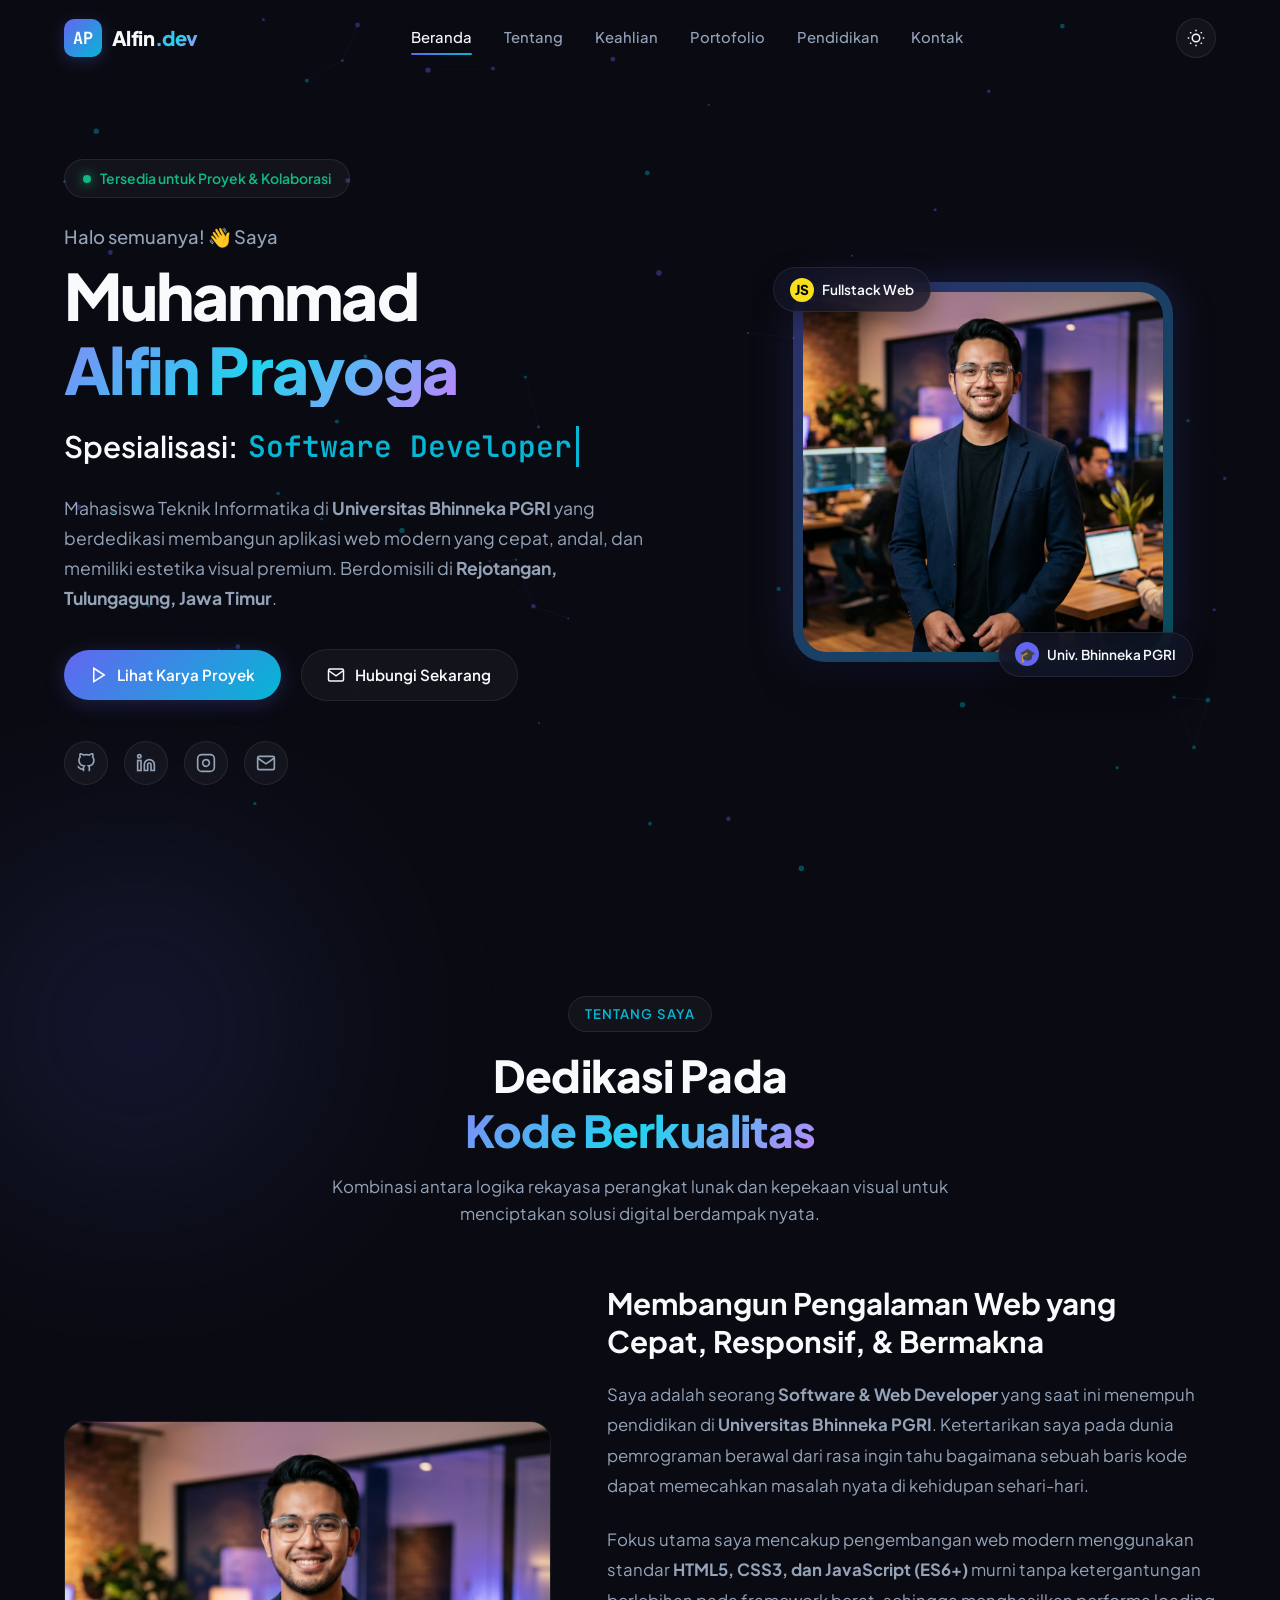
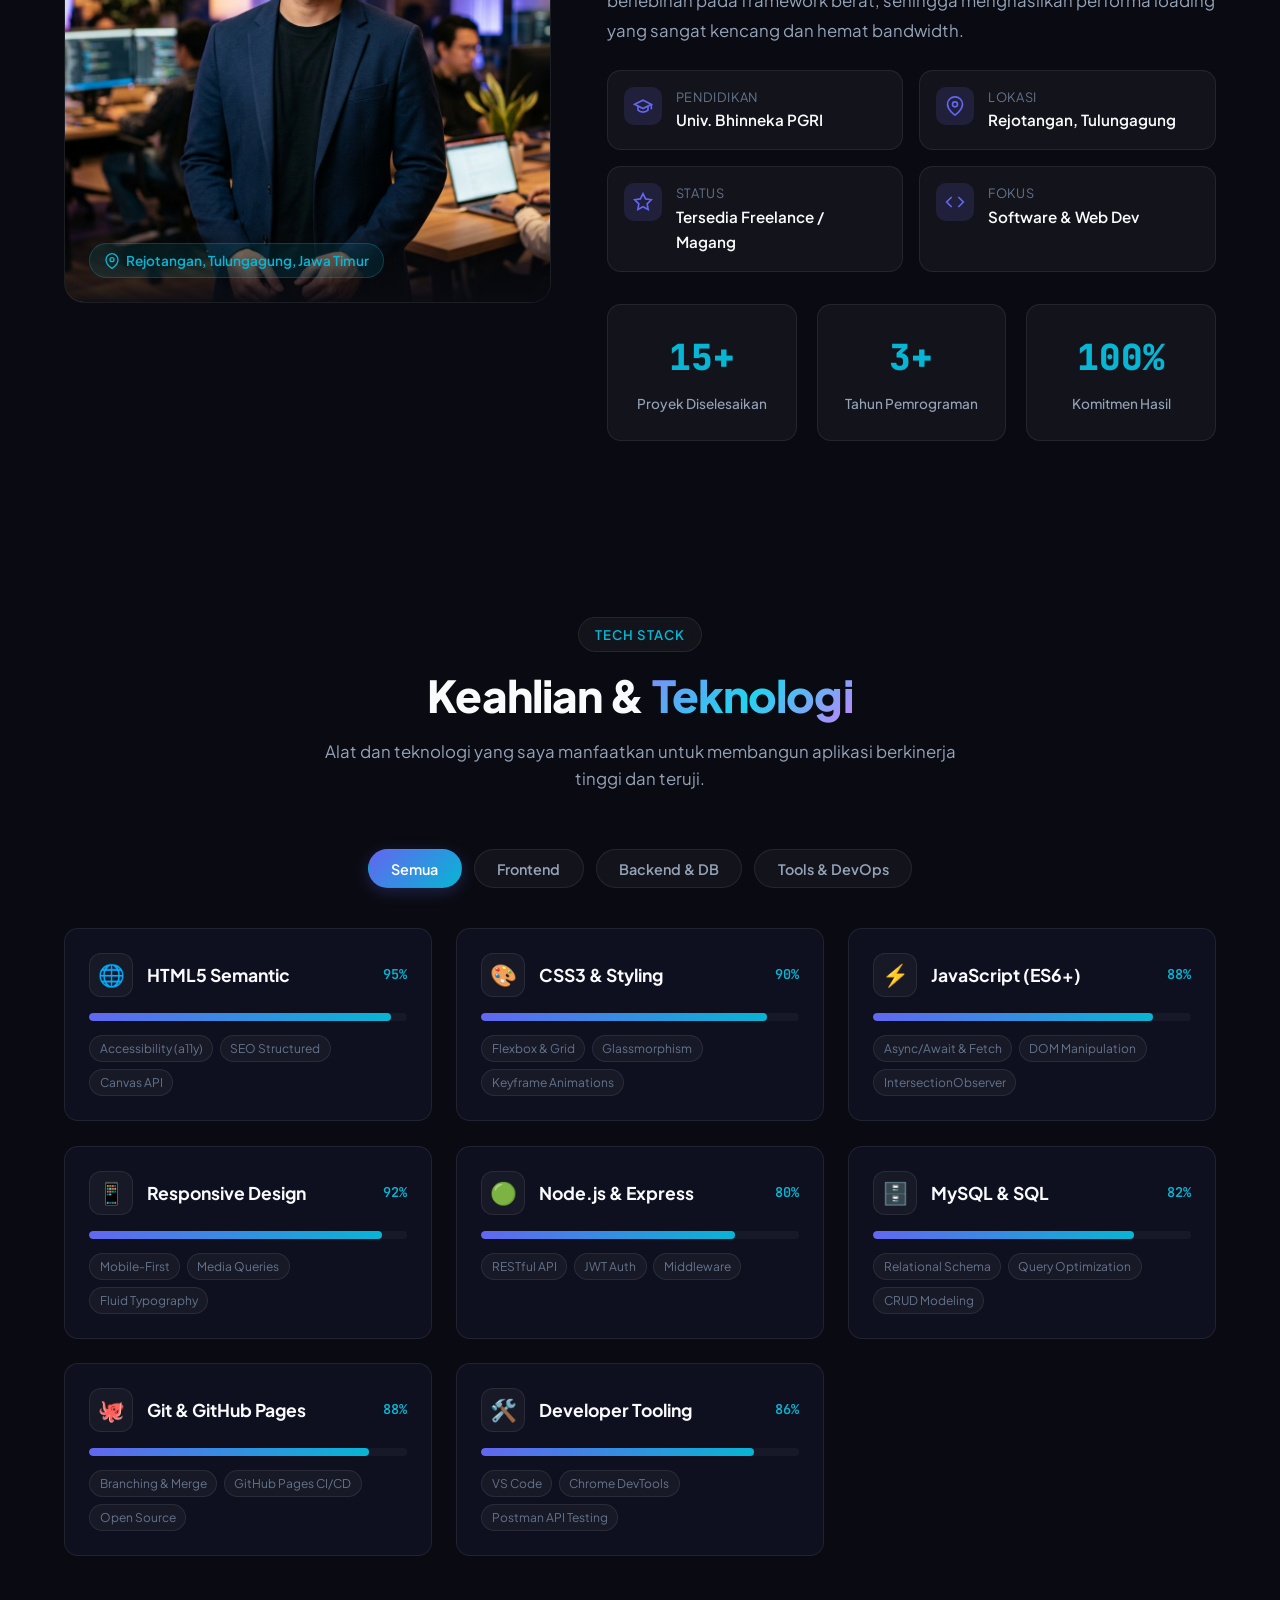
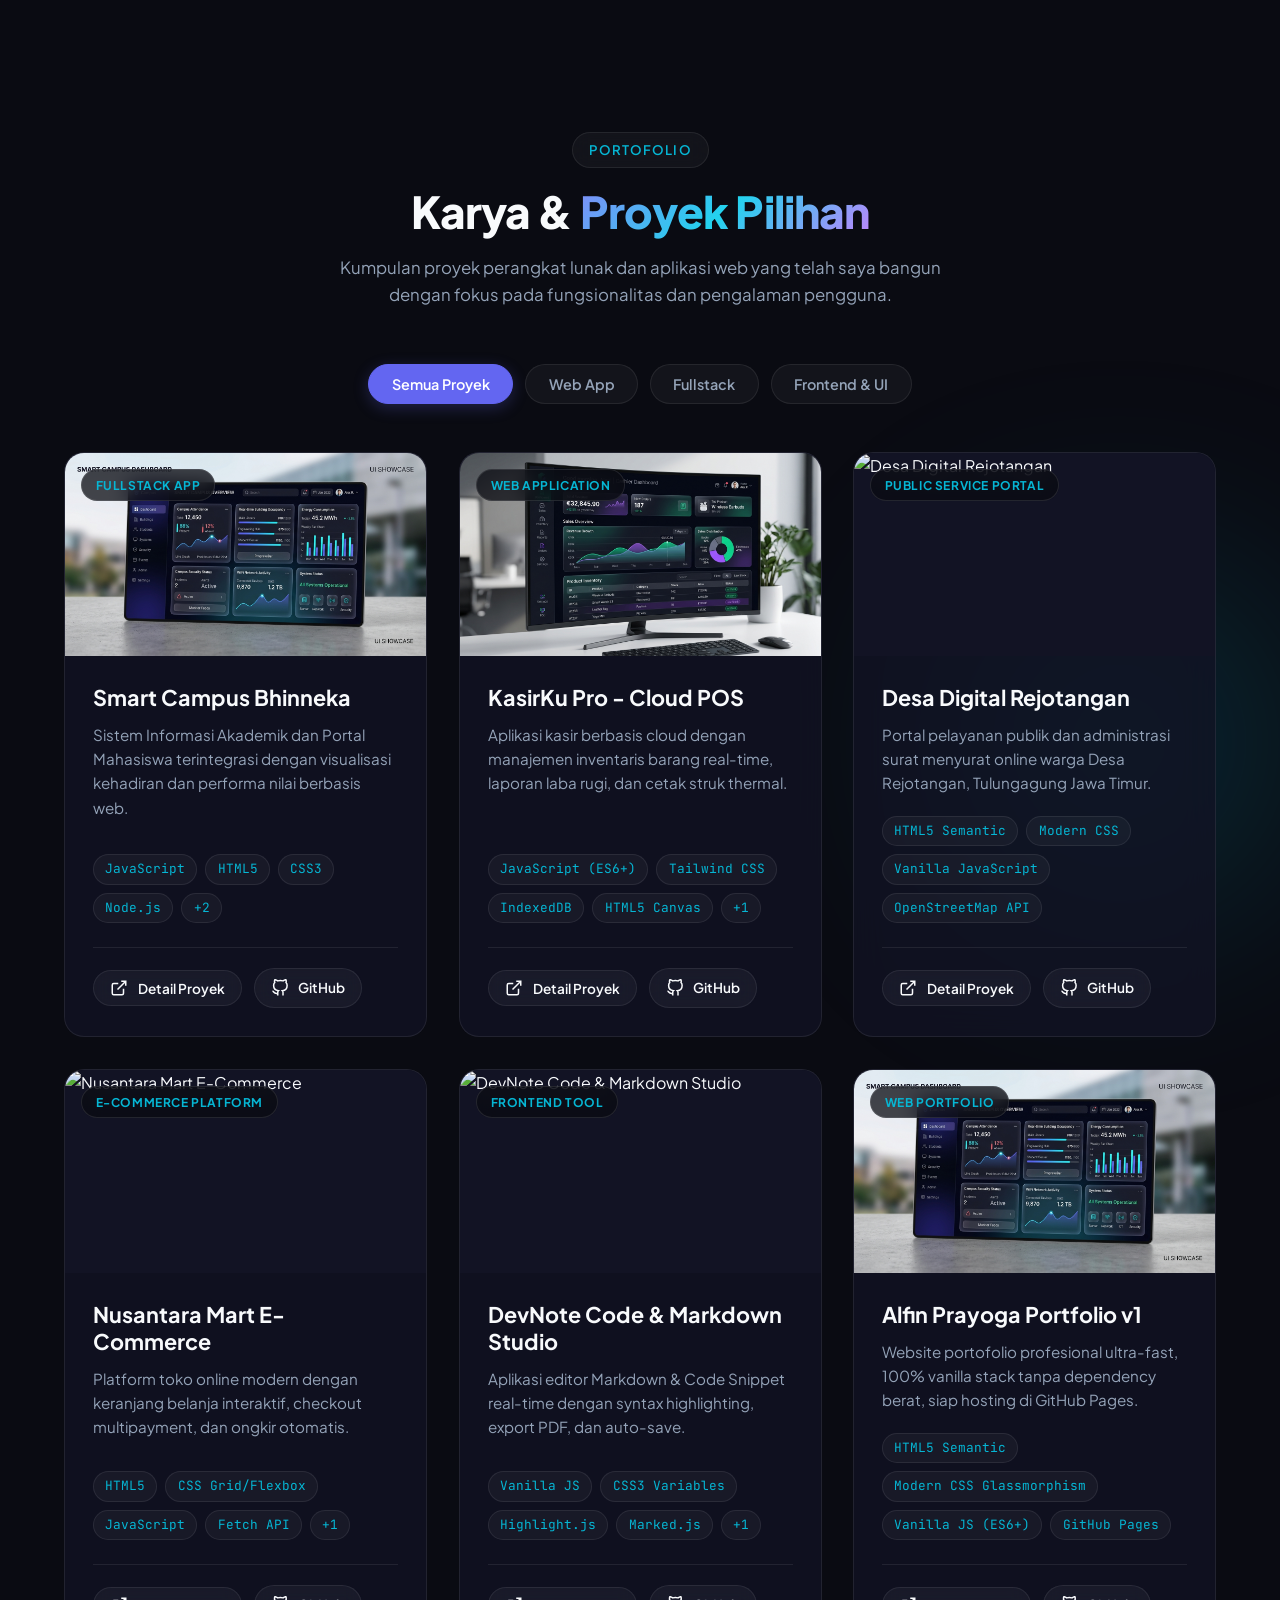
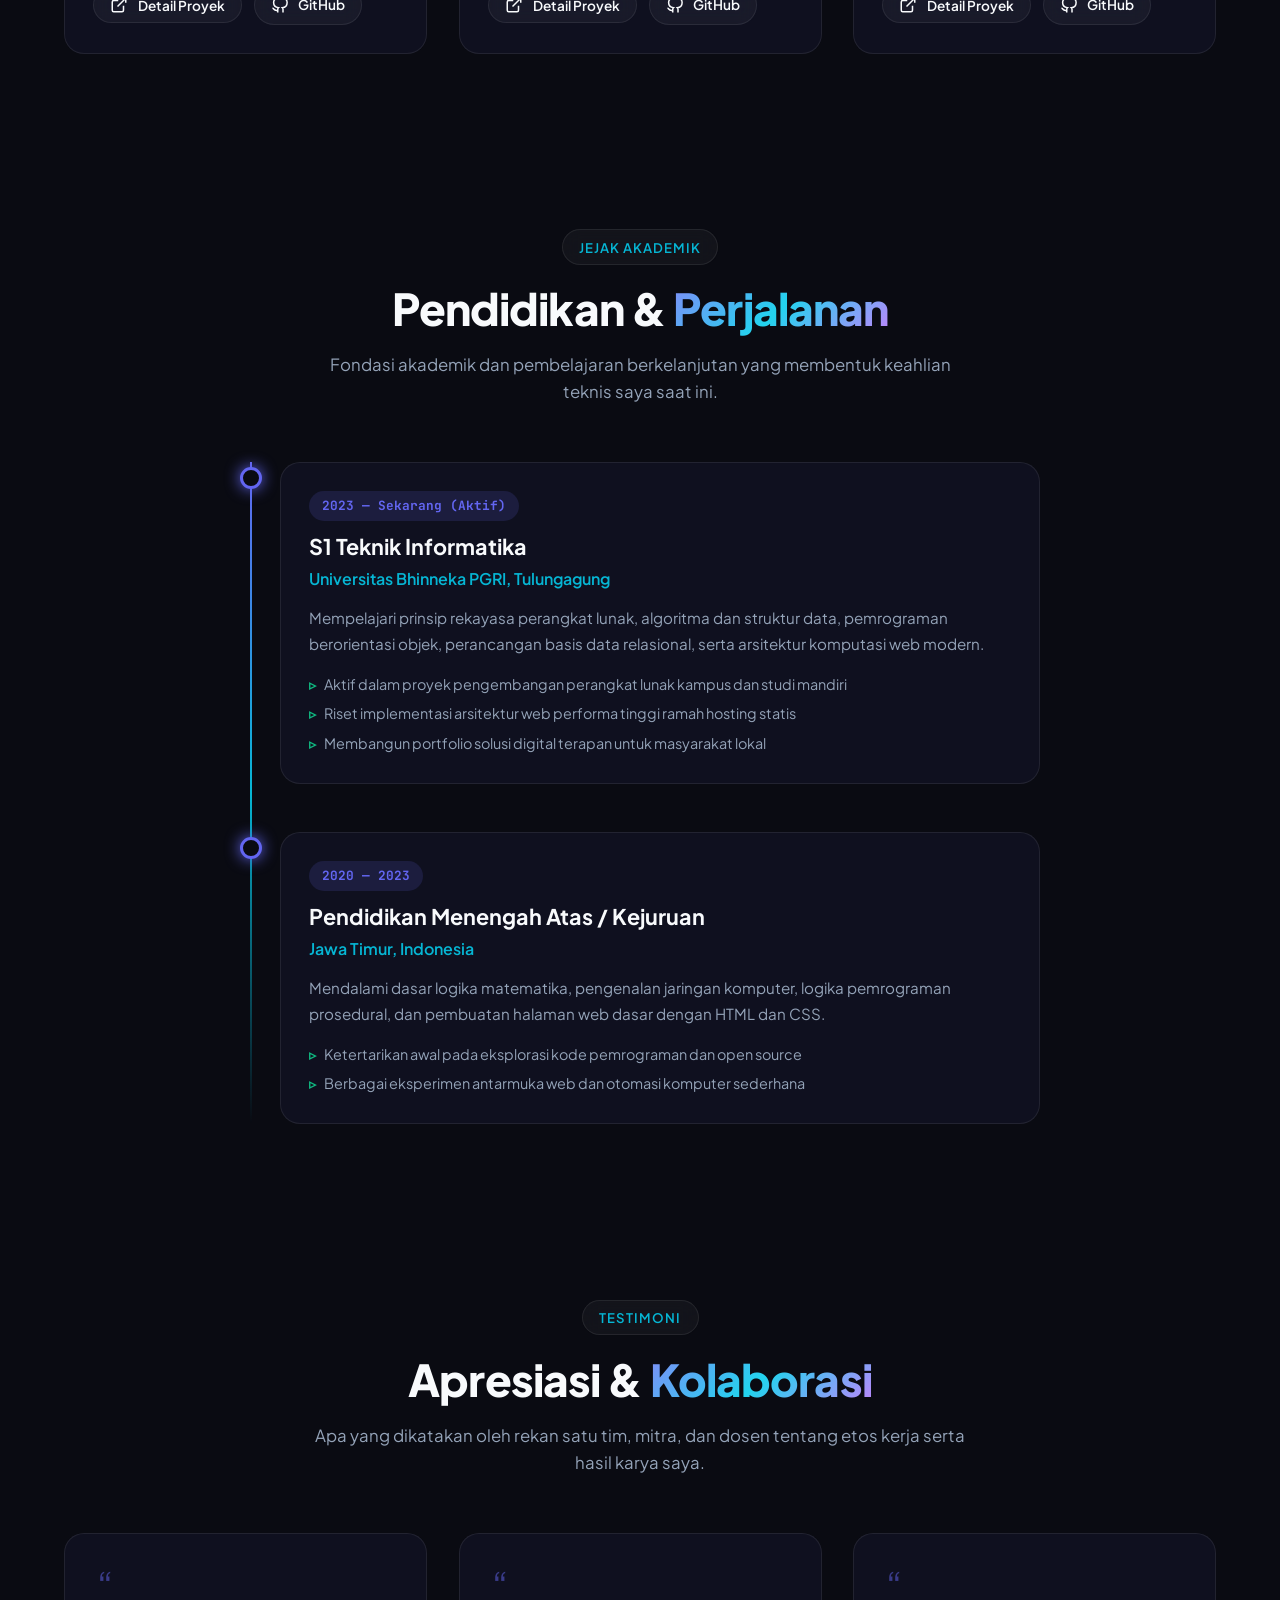
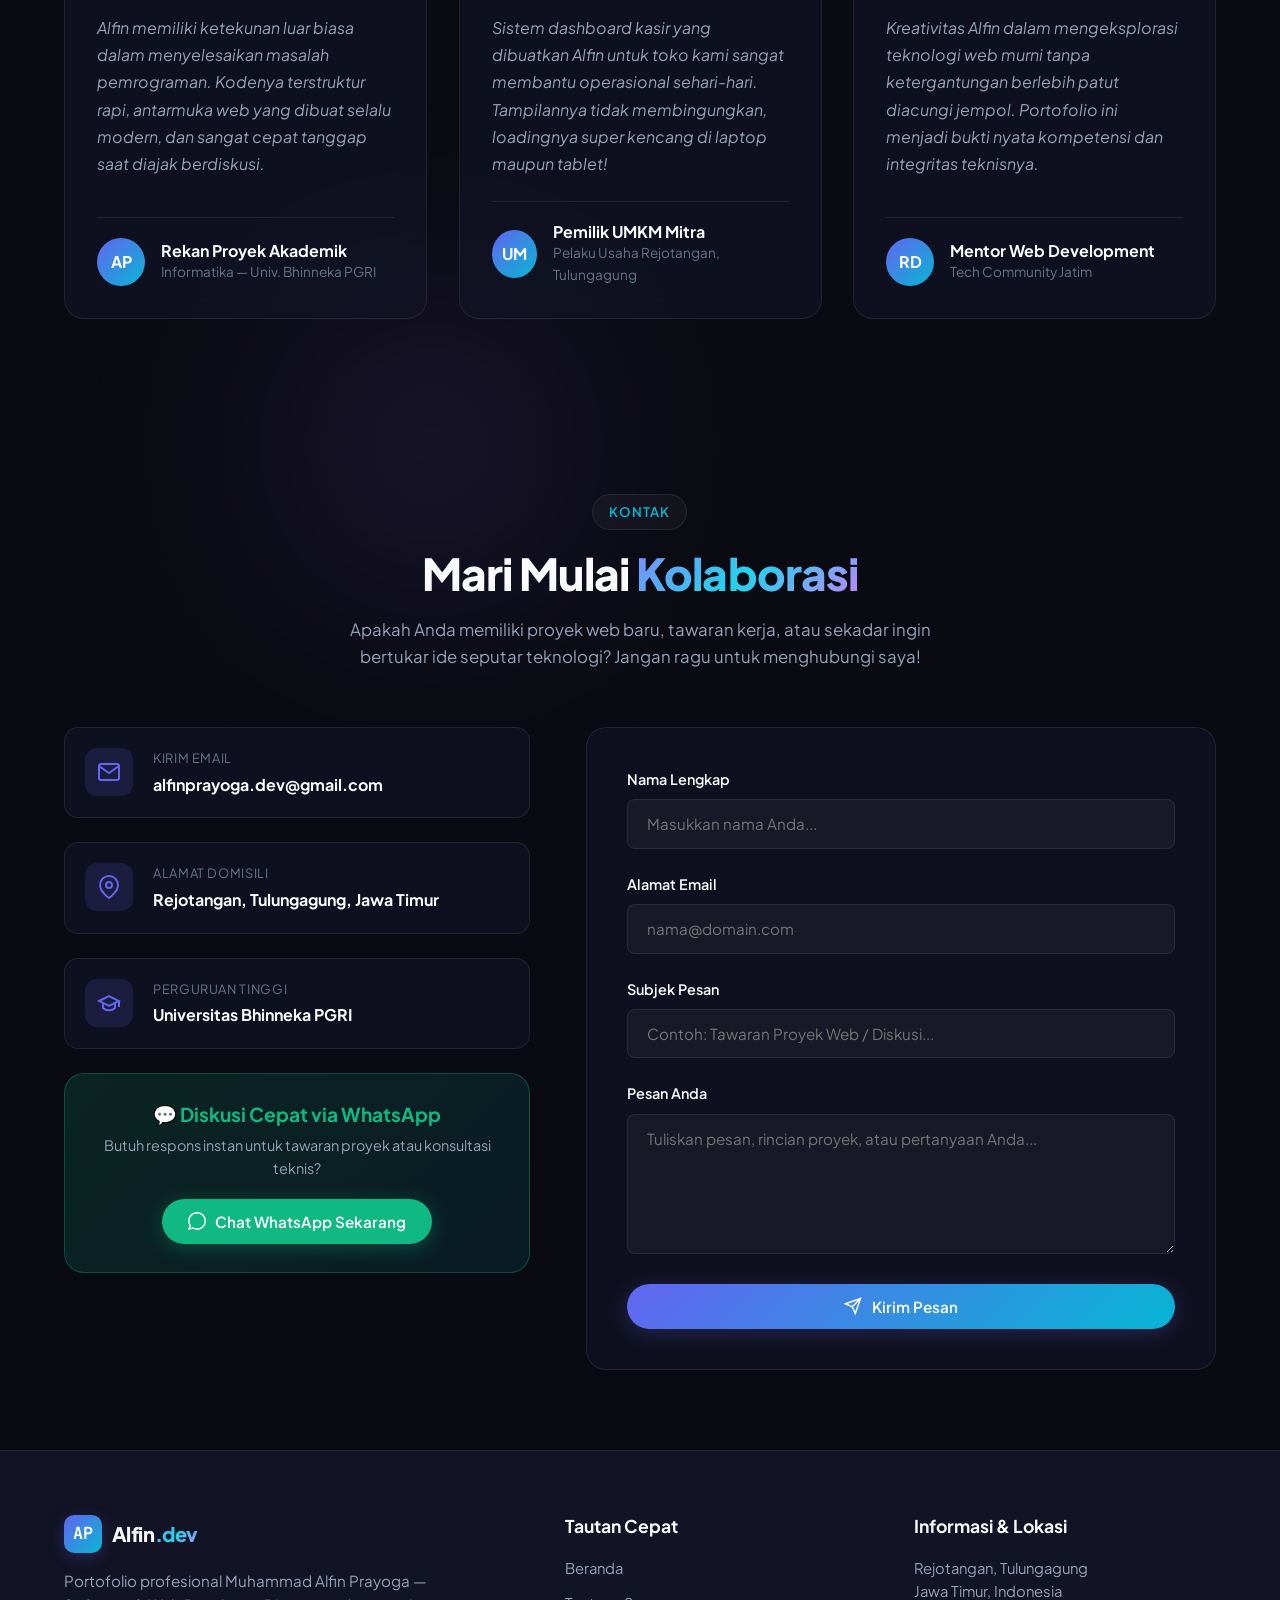
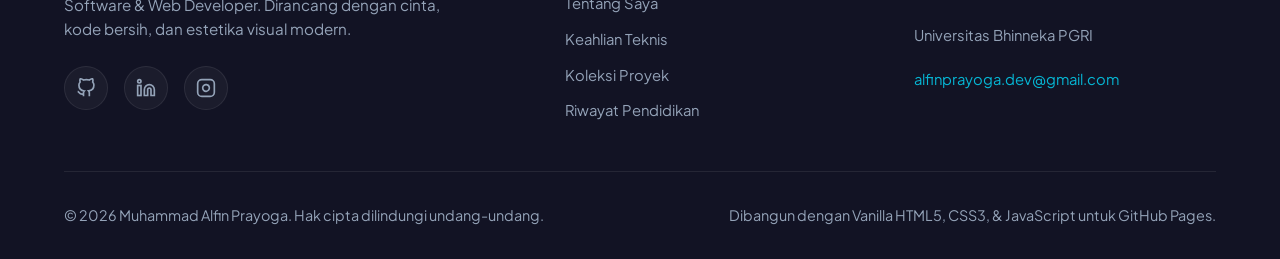
==== index.html @ 45467c74 "feat: initial release of Muhammad Alfin Prayoga professional portfolio website" ====
<!DOCTYPE html>
<html lang="id" data-theme="dark">
<head>
  <meta charset="UTF-8">
  <meta name="viewport" content="width=device-width, initial-scale=1.0">
  <title>Muhammad Alfin Prayoga | Software & Web Developer</title>
  
  <!-- SEO Meta Tags -->
  <meta name="description" content="Portofolio resmi Muhammad Alfin Prayoga - Software dan Web Developer dari Rejotangan, Tulungagung, Jawa Timur. Mahasiswa Universitas Bhinneka PGRI.">
  <meta name="keywords" content="Muhammad Alfin Prayoga, Software Developer, Web Developer, Universitas Bhinneka PGRI, Tulungagung, Rejotangan, Frontend Developer, Fullstack Developer">
  <meta name="author" content="Muhammad Alfin Prayoga">
  <meta name="robots" content="index, follow">

  <!-- Open Graph / Facebook / LinkedIn -->
  <meta property="og:type" content="website">
  <meta property="og:url" content="https://alfinprayoga.github.io/portofolio/">
  <meta property="og:title" content="Muhammad Alfin Prayoga | Software & Web Developer">
  <meta property="og:description" content="Portofolio profesional Muhammad Alfin Prayoga - Mahasiswa Universitas Bhinneka PGRI berfokus pada software development dan web modern.">
  <meta property="og:image" content="assets/images/profile.jpg">

  <!-- Twitter Meta -->
  <meta name="twitter:card" content="summary_large_image">
  <meta name="twitter:title" content="Muhammad Alfin Prayoga | Software & Web Developer">
  <meta name="twitter:description" content="Portofolio profesional Muhammad Alfin Prayoga - Software & Web Developer dari Rejotangan, Tulungagung.">
  <meta name="twitter:image" content="assets/images/profile.jpg">

  <!-- Google Fonts -->
  <link rel="preconnect" href="https://fonts.googleapis.com">
  <link rel="preconnect" href="https://fonts.gstatic.com" crossorigin>
  <link href="https://fonts.googleapis.com/css2?family=JetBrains+Mono:wght@400;500;600;700&family=Plus+Jakarta+Sans:wght@300;400;500;600;700;800&display=swap" rel="stylesheet">

  <!-- Stylesheets -->
  <link rel="stylesheet" href="css/style.css">
  <link rel="stylesheet" href="css/animations.css">
  <link rel="stylesheet" href="css/responsive.css">

  <!-- Structured Data JSON-LD -->
  <script type="application/ld+json">
  {
    "@context": "https://schema.org",
    "@type": "Person",
    "name": "Muhammad Alfin Prayoga",
    "jobTitle": "Software and Web Developer",
    "alumniOf": "Universitas Bhinneka PGRI",
    "address": {
      "@type": "PostalAddress",
      "addressLocality": "Rejotangan",
      "addressRegion": "Tulungagung, Jawa Timur",
      "addressCountry": "Indonesia"
    },
    "url": "https://alfinprayoga.github.io/portofolio/"
  }
  </script>
</head>
<body>

  <!-- Particle Canvas Background -->
  <canvas id="particles-canvas"></canvas>

  <!-- Ambient Glowing Orbs -->
  <div class="ambient-glow glow-1"></div>
  <div class="ambient-glow glow-2"></div>
  <div class="ambient-glow glow-3"></div>

  <!-- Navigation Bar -->
  <header class="navbar" id="navbar">
    <div class="container nav-container">
      <a href="#home" class="nav-logo" aria-label="Beranda Alfin Prayoga">
        <span class="logo-badge">AP</span>
        <span>Alfin<span class="gradient-text">.dev</span></span>
      </a>

      <!-- Desktop & Mobile Menu -->
      <nav class="nav-menu" id="nav-menu">
        <a href="#home" class="nav-link active">Beranda</a>
        <a href="#about" class="nav-link">Tentang</a>
        <a href="#skills" class="nav-link">Keahlian</a>
        <a href="#projects" class="nav-link">Portofolio</a>
        <a href="#education" class="nav-link">Pendidikan</a>
        <a href="#contact" class="nav-link">Kontak</a>
      </nav>

      <!-- Action Buttons -->
      <div class="nav-actions">
        <button class="theme-toggle-btn" id="theme-toggle" aria-label="Ganti Tema Gelap / Terang">
          <!-- Sun Icon for Light Mode -->
          <svg class="icon-sun" viewBox="0 0 24 24" fill="none" stroke="currentColor" stroke-width="2"><circle cx="12" cy="12" r="5"/><line x1="12" y1="1" x2="12" y2="3"/><line x1="12" y1="21" x2="12" y2="23"/><line x1="4.22" y1="4.22" x2="5.64" y2="5.64"/><line x1="18.36" y1="18.36" x2="19.78" y2="19.78"/><line x1="1" y1="12" x2="3" y2="12"/><line x1="21" y1="12" x2="23" y2="12"/><line x1="4.22" y1="19.78" x2="5.64" y2="18.36"/><line x1="18.36" y1="5.64" x2="19.78" y2="4.22"/></svg>
          <!-- Moon Icon for Dark Mode -->
          <svg class="icon-moon" viewBox="0 0 24 24" fill="none" stroke="currentColor" stroke-width="2"><path d="M21 12.79A9 9 0 1 1 11.21 3 7 7 0 0 0 21 12.79z"/></svg>
        </button>

        <a href="#contact" class="btn btn-primary btn-sm" style="display: none;">Hubungi</a>

        <!-- Hamburger Icon for Mobile -->
        <button class="hamburger" id="hamburger" aria-label="Buka Menu Navigasi">
          <span></span>
          <span></span>
          <span></span>
        </button>
      </div>
    </div>
  </header>

  <!-- Mobile Menu Backdrop -->
  <div class="nav-backdrop" id="nav-backdrop"></div>

  <!-- MAIN CONTENT -->
  <main>

    <!-- ===================================================================
         HERO SECTION
         =================================================================== -->
    <section class="hero-section" id="home">
      <div class="container hero-grid">
        <!-- Hero Text & CTA -->
        <div class="hero-content">
          <div class="hero-badge">
            <span class="status-dot"></span>
            <span>Tersedia untuk Proyek & Kolaborasi</span>
          </div>

          <p class="hero-greeting">Halo semuanya! 👋 Saya</p>
          <h1 class="hero-name">
            Muhammad <span class="gradient-text">Alfin Prayoga</span>
          </h1>

          <div class="hero-typing-wrap">
            <span>Spesialisasi: &nbsp;</span>
            <span class="typing-text" id="typing-text">Software Developer</span>
            <span class="typing-cursor"></span>
          </div>

          <p class="hero-description">
            Mahasiswa Teknik Informatika di <strong>Universitas Bhinneka PGRI</strong> yang berdedikasi membangun aplikasi web modern yang cepat, andal, dan memiliki estetika visual premium. Berdomisili di <strong>Rejotangan, Tulungagung, Jawa Timur</strong>.
          </p>

          <div class="hero-cta">
            <a href="#projects" class="btn btn-primary">
              <svg viewBox="0 0 24 24" fill="none" stroke="currentColor" stroke-width="2"><polygon points="5 3 19 12 5 21 5 3"/></svg>
              Lihat Karya Proyek
            </a>
            <a href="#contact" class="btn btn-secondary">
              <svg viewBox="0 0 24 24" fill="none" stroke="currentColor" stroke-width="2"><path d="M4 4h16c1.1 0 2 .9 2 2v12c0 1.1-.9 2-2 2H4c-1.1 0-2-.9-2-2V6c0-1.1.9-2 2-2z"/><polyline points="22,6 12,13 2,6"/></svg>
              Hubungi Sekarang
            </a>
          </div>

          <!-- Social Media Icons -->
          <div class="hero-socials">
            <a href="https://github.com/alfinprayoga" target="_blank" rel="noopener noreferrer" class="social-link" aria-label="GitHub Profile">
              <svg viewBox="0 0 24 24" fill="none" stroke="currentColor" stroke-width="2"><path d="M9 19c-5 1.5-5-2.5-7-3m14 6v-3.87a3.37 3.37 0 00-.94-2.61c3.14-.35 6.44-1.54 6.44-7A5.44 5.44 0 0020 4.77 5.07 5.07 0 0019.91 1S18.73.65 16 2.48a13.38 13.38 0 00-7 0C6.27.65 5.09 1 5.09 1A5.07 5.07 0 005 4.77a5.44 5.44 0 00-1.5 3.78c0 5.42 3.3 6.61 6.44 7A3.37 3.37 0 009 18.13V22"/></svg>
            </a>
            <a href="https://linkedin.com/in/alfinprayoga" target="_blank" rel="noopener noreferrer" class="social-link" aria-label="LinkedIn Profile">
              <svg viewBox="0 0 24 24" fill="none" stroke="currentColor" stroke-width="2"><path d="M16 8a6 6 0 0 1 6 6v7h-4v-7a2 2 0 0 0-2-2 2 2 0 0 0-2 2v7h-4v-7a6 6 0 0 1 6-6z"/><rect x="2" y="9" width="4" height="12"/><circle cx="4" cy="4" r="2"/></svg>
            </a>
            <a href="https://instagram.com/alfinprayoga" target="_blank" rel="noopener noreferrer" class="social-link" aria-label="Instagram Profile">
              <svg viewBox="0 0 24 24" fill="none" stroke="currentColor" stroke-width="2"><rect x="2" y="2" width="20" height="20" rx="5" ry="5"/><path d="M16 11.37A4 4 0 1 1 12.63 8 4 4 0 0 1 16 11.37z"/><line x1="17.5" y1="6.5" x2="17.51" y2="6.5"/></svg>
            </a>
            <a href="mailto:alfinprayoga.dev@gmail.com" class="social-link" aria-label="Email Alfin">
              <svg viewBox="0 0 24 24" fill="none" stroke="currentColor" stroke-width="2"><path d="M4 4h16c1.1 0 2 .9 2 2v12c0 1.1-.9 2-2 2H4c-1.1 0-2-.9-2-2V6c0-1.1.9-2 2-2z"/><polyline points="22,6 12,13 2,6"/></svg>
            </a>
          </div>
        </div>

        <!-- Hero Avatar Showcase -->
        <div class="hero-visual">
          <div class="avatar-frame">
            <div class="avatar-inner">
              <img src="assets/images/profile.jpg" alt="Muhammad Alfin Prayoga - Software and Web Developer" width="400" height="400">
            </div>

            <!-- Floating Badges -->
            <div class="floating-badge badge-top">
              <span class="badge-icon icon-js">JS</span>
              <span>Fullstack Web</span>
            </div>

            <div class="floating-badge badge-bottom">
              <span class="badge-icon icon-edu">🎓</span>
              <span>Univ. Bhinneka PGRI</span>
            </div>
          </div>
        </div>
      </div>
    </section>

    <!-- ===================================================================
         ABOUT ME SECTION
         =================================================================== -->
    <section id="about">
      <div class="container">
        <div class="section-header">
          <span class="section-badge">Tentang Saya</span>
          <h2 class="section-title">Dedikasi Pada <span class="gradient-text">Kode Berkualitas</span></h2>
          <p class="section-subtitle">
            Kombinasi antara logika rekayasa perangkat lunak dan kepekaan visual untuk menciptakan solusi digital berdampak nyata.
          </p>
        </div>

        <div class="about-grid">
          <!-- Portrait with Location Overlay -->
          <div class="about-card-portrait reveal">
            <img src="assets/images/profile.jpg" alt="Muhammad Alfin Prayoga" loading="lazy">
            <div class="about-portrait-overlay">
              <span class="location-tag">
                <svg width="16" height="16" viewBox="0 0 24 24" fill="none" stroke="currentColor" stroke-width="2"><path d="M21 10c0 7-9 13-9 13s-9-6-9-13a9 9 0 0 1 18 0z"/><circle cx="12" cy="10" r="3"/></svg>
                Rejotangan, Tulungagung, Jawa Timur
              </span>
            </div>
          </div>

          <!-- Narrative & Information -->
          <div class="about-content reveal reveal-delay-1">
            <h3>Membangun Pengalaman Web yang Cepat, Responsif, & Bermakna</h3>
            <p class="about-text">
              Saya adalah seorang <strong>Software & Web Developer</strong> yang saat ini menempuh pendidikan di <strong>Universitas Bhinneka PGRI</strong>. Ketertarikan saya pada dunia pemrograman berawal dari rasa ingin tahu bagaimana sebuah baris kode dapat memecahkan masalah nyata di kehidupan sehari-hari.
            </p>
            <p class="about-text">
              Fokus utama saya mencakup pengembangan web modern menggunakan standar <strong>HTML5, CSS3, dan JavaScript (ES6+)</strong> murni tanpa ketergantungan berlebihan pada framework berat, sehingga menghasilkan performa loading yang sangat kencang dan hemat bandwidth.
            </p>

            <!-- Quick Information Meta Cards -->
            <div class="about-info-grid">
              <div class="info-item">
                <div class="info-icon">
                  <svg viewBox="0 0 24 24" fill="none" stroke="currentColor" stroke-width="2"><path d="M22 10v6M2 10l10-5 10 5-10 5z"/><path d="M6 12v5c3 3 9 3 12 0v-5"/></svg>
                </div>
                <div class="info-meta">
                  <span>Pendidikan</span>
                  <strong>Univ. Bhinneka PGRI</strong>
                </div>
              </div>

              <div class="info-item">
                <div class="info-icon">
                  <svg viewBox="0 0 24 24" fill="none" stroke="currentColor" stroke-width="2"><path d="M21 10c0 7-9 13-9 13s-9-6-9-13a9 9 0 0 1 18 0z"/><circle cx="12" cy="10" r="3"/></svg>
                </div>
                <div class="info-meta">
                  <span>Lokasi</span>
                  <strong>Rejotangan, Tulungagung</strong>
                </div>
              </div>

              <div class="info-item">
                <div class="info-icon">
                  <svg viewBox="0 0 24 24" fill="none" stroke="currentColor" stroke-width="2"><polygon points="12 2 15.09 8.26 22 9.27 17 14.14 18.18 21.02 12 17.77 5.82 21.02 7 14.14 2 9.27 8.91 8.26 12 2"/></svg>
                </div>
                <div class="info-meta">
                  <span>Status</span>
                  <strong>Tersedia Freelance / Magang</strong>
                </div>
              </div>

              <div class="info-item">
                <div class="info-icon">
                  <svg viewBox="0 0 24 24" fill="none" stroke="currentColor" stroke-width="2"><polyline points="16 18 22 12 16 6"/><polyline points="8 6 2 12 8 18"/></svg>
                </div>
                <div class="info-meta">
                  <span>Fokus</span>
                  <strong>Software & Web Dev</strong>
                </div>
              </div>
            </div>

            <!-- Stats Counter Grid -->
            <div class="stats-grid">
              <div class="stat-card">
                <span class="stat-number" data-target="15" data-suffix="+">0</span>
                <span class="stat-label">Proyek Diselesaikan</span>
              </div>
              <div class="stat-card">
                <span class="stat-number" data-target="3" data-suffix="+">0</span>
                <span class="stat-label">Tahun Pemrograman</span>
              </div>
              <div class="stat-card">
                <span class="stat-number" data-target="100" data-suffix="%">0</span>
                <span class="stat-label">Komitmen Hasil</span>
              </div>
            </div>

          </div>
        </div>
      </div>
    </section>

    <!-- ===================================================================
         SKILLS & TECHNOLOGIES
         =================================================================== -->
    <section id="skills">
      <div class="container">
        <div class="section-header">
          <span class="section-badge">Tech Stack</span>
          <h2 class="section-title">Keahlian & <span class="gradient-text">Teknologi</span></h2>
          <p class="section-subtitle">
            Alat dan teknologi yang saya manfaatkan untuk membangun aplikasi berkinerja tinggi dan teruji.
          </p>
        </div>

        <!-- Filter Tabs -->
        <div class="skills-tabs">
          <button class="tab-btn active" data-category="all">Semua</button>
          <button class="tab-btn" data-category="frontend">Frontend</button>
          <button class="tab-btn" data-category="backend">Backend & DB</button>
          <button class="tab-btn" data-category="tools">Tools & DevOps</button>
        </div>

        <!-- Skills Cards Grid -->
        <div class="skills-grid">
          <!-- HTML5 -->
          <div class="skill-card reveal" data-category="frontend">
            <div class="skill-header">
              <div class="skill-icon-wrap">
                <div class="skill-icon">🌐</div>
                <h3 class="skill-title">HTML5 Semantic</h3>
              </div>
              <span class="skill-level-text">95%</span>
            </div>
            <div class="skill-bar-bg">
              <div class="skill-bar-fill" data-width="95"></div>
            </div>
            <div class="skill-tags">
              <span class="skill-pill">Accessibility (a11y)</span>
              <span class="skill-pill">SEO Structured</span>
              <span class="skill-pill">Canvas API</span>
            </div>
          </div>

          <!-- CSS3 -->
          <div class="skill-card reveal reveal-delay-1" data-category="frontend">
            <div class="skill-header">
              <div class="skill-icon-wrap">
                <div class="skill-icon">🎨</div>
                <h3 class="skill-title">CSS3 & Styling</h3>
              </div>
              <span class="skill-level-text">90%</span>
            </div>
            <div class="skill-bar-bg">
              <div class="skill-bar-fill" data-width="90"></div>
            </div>
            <div class="skill-tags">
              <span class="skill-pill">Flexbox & Grid</span>
              <span class="skill-pill">Glassmorphism</span>
              <span class="skill-pill">Keyframe Animations</span>
            </div>
          </div>

          <!-- JavaScript -->
          <div class="skill-card reveal reveal-delay-2" data-category="frontend">
            <div class="skill-header">
              <div class="skill-icon-wrap">
                <div class="skill-icon">⚡</div>
                <h3 class="skill-title">JavaScript (ES6+)</h3>
              </div>
              <span class="skill-level-text">88%</span>
            </div>
            <div class="skill-bar-bg">
              <div class="skill-bar-fill" data-width="88"></div>
            </div>
            <div class="skill-tags">
              <span class="skill-pill">Async/Await & Fetch</span>
              <span class="skill-pill">DOM Manipulation</span>
              <span class="skill-pill">IntersectionObserver</span>
            </div>
          </div>

          <!-- Responsive Web Design -->
          <div class="skill-card reveal" data-category="frontend">
            <div class="skill-header">
              <div class="skill-icon-wrap">
                <div class="skill-icon">📱</div>
                <h3 class="skill-title">Responsive Design</h3>
              </div>
              <span class="skill-level-text">92%</span>
            </div>
            <div class="skill-bar-bg">
              <div class="skill-bar-fill" data-width="92"></div>
            </div>
            <div class="skill-tags">
              <span class="skill-pill">Mobile-First</span>
              <span class="skill-pill">Media Queries</span>
              <span class="skill-pill">Fluid Typography</span>
            </div>
          </div>

          <!-- Backend Node.js -->
          <div class="skill-card reveal reveal-delay-1" data-category="backend">
            <div class="skill-header">
              <div class="skill-icon-wrap">
                <div class="skill-icon">🟢</div>
                <h3 class="skill-title">Node.js & Express</h3>
              </div>
              <span class="skill-level-text">80%</span>
            </div>
            <div class="skill-bar-bg">
              <div class="skill-bar-fill" data-width="80"></div>
            </div>
            <div class="skill-tags">
              <span class="skill-pill">RESTful API</span>
              <span class="skill-pill">JWT Auth</span>
              <span class="skill-pill">Middleware</span>
            </div>
          </div>

          <!-- Database -->
          <div class="skill-card reveal reveal-delay-2" data-category="backend">
            <div class="skill-header">
              <div class="skill-icon-wrap">
                <div class="skill-icon">🗄️</div>
                <h3 class="skill-title">MySQL & SQL</h3>
              </div>
              <span class="skill-level-text">82%</span>
            </div>
            <div class="skill-bar-bg">
              <div class="skill-bar-fill" data-width="82"></div>
            </div>
            <div class="skill-tags">
              <span class="skill-pill">Relational Schema</span>
              <span class="skill-pill">Query Optimization</span>
              <span class="skill-pill">CRUD Modeling</span>
            </div>
          </div>

          <!-- Git & GitHub -->
          <div class="skill-card reveal" data-category="tools">
            <div class="skill-header">
              <div class="skill-icon-wrap">
                <div class="skill-icon">🐙</div>
                <h3 class="skill-title">Git & GitHub Pages</h3>
              </div>
              <span class="skill-level-text">88%</span>
            </div>
            <div class="skill-bar-bg">
              <div class="skill-bar-fill" data-width="88"></div>
            </div>
            <div class="skill-tags">
              <span class="skill-pill">Branching & Merge</span>
              <span class="skill-pill">GitHub Pages CI/CD</span>
              <span class="skill-pill">Open Source</span>
            </div>
          </div>

          <!-- Tools -->
          <div class="skill-card reveal reveal-delay-1" data-category="tools">
            <div class="skill-header">
              <div class="skill-icon-wrap">
                <div class="skill-icon">🛠️</div>
                <h3 class="skill-title">Developer Tooling</h3>
              </div>
              <span class="skill-level-text">86%</span>
            </div>
            <div class="skill-bar-bg">
              <div class="skill-bar-fill" data-width="86"></div>
            </div>
            <div class="skill-tags">
              <span class="skill-pill">VS Code</span>
              <span class="skill-pill">Chrome DevTools</span>
              <span class="skill-pill">Postman API Testing</span>
            </div>
          </div>
        </div>
      </div>
    </section>

    <!-- ===================================================================
         PROJECTS PORTFOLIO
         =================================================================== -->
    <section id="projects">
      <div class="container">
        <div class="section-header">
          <span class="section-badge">Portofolio</span>
          <h2 class="section-title">Karya & <span class="gradient-text">Proyek Pilihan</span></h2>
          <p class="section-subtitle">
            Kumpulan proyek perangkat lunak dan aplikasi web yang telah saya bangun dengan fokus pada fungsionalitas dan pengalaman pengguna.
          </p>
        </div>

        <!-- Category Filters -->
        <div class="projects-filter">
          <button class="filter-btn active" data-filter="all">Semua Proyek</button>
          <button class="filter-btn" data-filter="webapp">Web App</button>
          <button class="filter-btn" data-filter="fullstack">Fullstack</button>
          <button class="filter-btn" data-filter="frontend">Frontend & UI</button>
        </div>

        <!-- Projects Grid Container (Populated dynamically by js/projects.js) -->
        <div class="projects-grid" id="projects-grid">
          <!-- Dynamic rendering via JavaScript -->
        </div>
      </div>
    </section>

    <!-- ===================================================================
         EDUCATION & TIMELINE
         =================================================================== -->
    <section id="education">
      <div class="container">
        <div class="section-header">
          <span class="section-badge">Jejak Akademik</span>
          <h2 class="section-title">Pendidikan & <span class="gradient-text">Perjalanan</span></h2>
          <p class="section-subtitle">
            Fondasi akademik dan pembelajaran berkelanjutan yang membentuk keahlian teknis saya saat ini.
          </p>
        </div>

        <div class="timeline">
          <!-- Universitas Bhinneka PGRI -->
          <div class="timeline-item reveal">
            <div class="timeline-dot"></div>
            <div class="timeline-card">
              <span class="timeline-badge">2023 — Sekarang (Aktif)</span>
              <h3 class="timeline-title">S1 Teknik Informatika</h3>
              <p class="timeline-subtitle">Universitas Bhinneka PGRI, Tulungagung</p>
              <p class="timeline-desc">
                Mempelajari prinsip rekayasa perangkat lunak, algoritma dan struktur data, pemrograman berorientasi objek, perancangan basis data relasional, serta arsitektur komputasi web modern.
              </p>
              <ul class="timeline-features">
                <li>Aktif dalam proyek pengembangan perangkat lunak kampus dan studi mandiri</li>
                <li>Riset implementasi arsitektur web performa tinggi ramah hosting statis</li>
                <li>Membangun portfolio solusi digital terapan untuk masyarakat lokal</li>
              </ul>
            </div>
          </div>

          <!-- Pendidikan Menengah -->
          <div class="timeline-item reveal reveal-delay-1">
            <div class="timeline-dot"></div>
            <div class="timeline-card">
              <span class="timeline-badge">2020 — 2023</span>
              <h3 class="timeline-title">Pendidikan Menengah Atas / Kejuruan</h3>
              <p class="timeline-subtitle">Jawa Timur, Indonesia</p>
              <p class="timeline-desc">
                Mendalami dasar logika matematika, pengenalan jaringan komputer, logika pemrograman prosedural, dan pembuatan halaman web dasar dengan HTML dan CSS.
              </p>
              <ul class="timeline-features">
                <li>Ketertarikan awal pada eksplorasi kode pemrograman dan open source</li>
                <li>Berbagai eksperimen antarmuka web dan otomasi komputer sederhana</li>
              </ul>
            </div>
          </div>
        </div>
      </div>
    </section>

    <!-- ===================================================================
         TESTIMONIALS / ENDORSEMENTS
         =================================================================== -->
    <section id="testimonials">
      <div class="container">
        <div class="section-header">
          <span class="section-badge">Testimoni</span>
          <h2 class="section-title">Apresiasi & <span class="gradient-text">Kolaborasi</span></h2>
          <p class="section-subtitle">
            Apa yang dikatakan oleh rekan satu tim, mitra, dan dosen tentang etos kerja serta hasil karya saya.
          </p>
        </div>

        <div class="testimonials-grid">
          <div class="testimonial-card reveal">
            <div>
              <div class="quote-icon">“</div>
              <p class="testimonial-quote">
                Alfin memiliki ketekunan luar biasa dalam menyelesaikan masalah pemrograman. Kodenya terstruktur rapi, antarmuka web yang dibuat selalu modern, dan sangat cepat tanggap saat diajak berdiskusi.
              </p>
            </div>
            <div class="testimonial-author">
              <div class="author-avatar">AP</div>
              <div>
                <h4 class="author-name">Rekan Proyek Akademik</h4>
                <p class="author-role">Informatika — Univ. Bhinneka PGRI</p>
              </div>
            </div>
          </div>

          <div class="testimonial-card reveal reveal-delay-1">
            <div>
              <div class="quote-icon">“</div>
              <p class="testimonial-quote">
                Sistem dashboard kasir yang dibuatkan Alfin untuk toko kami sangat membantu operasional sehari-hari. Tampilannya tidak membingungkan, loadingnya super kencang di laptop maupun tablet!
              </p>
            </div>
            <div class="testimonial-author">
              <div class="author-avatar">UM</div>
              <div>
                <h4 class="author-name">Pemilik UMKM Mitra</h4>
                <p class="author-role">Pelaku Usaha Rejotangan, Tulungagung</p>
              </div>
            </div>
          </div>

          <div class="testimonial-card reveal reveal-delay-2">
            <div>
              <div class="quote-icon">“</div>
              <p class="testimonial-quote">
                Kreativitas Alfin dalam mengeksplorasi teknologi web murni tanpa ketergantungan berlebih patut diacungi jempol. Portofolio ini menjadi bukti nyata kompetensi dan integritas teknisnya.
              </p>
            </div>
            <div class="testimonial-author">
              <div class="author-avatar">RD</div>
              <div>
                <h4 class="author-name">Mentor Web Development</h4>
                <p class="author-role">Tech Community Jatim</p>
              </div>
            </div>
          </div>
        </div>
      </div>
    </section>

    <!-- ===================================================================
         CONTACT SECTION
         =================================================================== -->
    <section id="contact">
      <div class="container">
        <div class="section-header">
          <span class="section-badge">Kontak</span>
          <h2 class="section-title">Mari Mulai <span class="gradient-text">Kolaborasi</span></h2>
          <p class="section-subtitle">
            Apakah Anda memiliki proyek web baru, tawaran kerja, atau sekadar ingin bertukar ide seputar teknologi? Jangan ragu untuk menghubungi saya!
          </p>
        </div>

        <div class="contact-grid">
          <!-- Contact Direct Channels -->
          <div class="contact-info-wrap reveal">
            <!-- Email -->
            <div class="contact-card-item">
              <div class="contact-card-icon">
                <svg viewBox="0 0 24 24" fill="none" stroke="currentColor" stroke-width="2"><path d="M4 4h16c1.1 0 2 .9 2 2v12c0 1.1-.9 2-2 2H4c-1.1 0-2-.9-2-2V6c0-1.1.9-2 2-2z"/><polyline points="22,6 12,13 2,6"/></svg>
              </div>
              <div class="contact-card-content">
                <span>Kirim Email</span>
                <strong>alfinprayoga.dev@gmail.com</strong>
              </div>
            </div>

            <!-- Lokasi -->
            <div class="contact-card-item">
              <div class="contact-card-icon">
                <svg viewBox="0 0 24 24" fill="none" stroke="currentColor" stroke-width="2"><path d="M21 10c0 7-9 13-9 13s-9-6-9-13a9 9 0 0 1 18 0z"/><circle cx="12" cy="10" r="3"/></svg>
              </div>
              <div class="contact-card-content">
                <span>Alamat Domisili</span>
                <strong>Rejotangan, Tulungagung, Jawa Timur</strong>
              </div>
            </div>

            <!-- Kampus -->
            <div class="contact-card-item">
              <div class="contact-card-icon">
                <svg viewBox="0 0 24 24" fill="none" stroke="currentColor" stroke-width="2"><path d="M22 10v6M2 10l10-5 10 5-10 5z"/><path d="M6 12v5c3 3 9 3 12 0v-5"/></svg>
              </div>
              <div class="contact-card-content">
                <span>Perguruan Tinggi</span>
                <strong>Universitas Bhinneka PGRI</strong>
              </div>
            </div>

            <!-- Quick WhatsApp CTA Box -->
            <div class="wa-direct-card">
              <h4>💬 Diskusi Cepat via WhatsApp</h4>
              <p>Butuh respons instan untuk tawaran proyek atau konsultasi teknis?</p>
              <button class="btn btn-whatsapp" id="btn-wa-direct">
                <svg width="20" height="20" viewBox="0 0 24 24" fill="currentColor"><path d="M.057 24l1.687-6.163c-1.041-1.804-1.588-3.849-1.587-5.946.003-6.556 5.338-11.891 11.893-11.891 3.181.001 6.167 1.24 8.413 3.488 2.245 2.248 3.481 5.236 3.48 8.414-.003 6.557-5.338 11.892-11.893 11.892-1.99-.001-3.951-.5-5.688-1.448l-6.305 1.654zm6.597-3.807c1.676.995 3.276 1.591 5.392 1.592 5.448 0 9.886-4.434 9.889-9.885.002-5.462-4.415-9.89-9.881-9.892-5.452 0-9.887 4.434-9.889 9.884-.001 2.225.651 3.891 1.746 5.634l-.999 3.648 3.742-.981z"/></svg>
                Chat WhatsApp Sekarang
              </button>
            </div>
          </div>

          <!-- Contact Form Card -->
          <div class="contact-form-card reveal reveal-delay-1">
            <form id="contact-form" novalidate>
              <div class="form-group">
                <label for="form-name" class="form-label">Nama Lengkap</label>
                <input type="text" id="form-name" class="form-input" placeholder="Masukkan nama Anda..." required>
                <span class="form-error">Nama tidak boleh kosong.</span>
              </div>

              <div class="form-group">
                <label for="form-email" class="form-label">Alamat Email</label>
                <input type="email" id="form-email" class="form-input" placeholder="nama@domain.com" required>
                <span class="form-error">Email tidak valid.</span>
              </div>

              <div class="form-group">
                <label for="form-subject" class="form-label">Subjek Pesan</label>
                <input type="text" id="form-subject" class="form-input" placeholder="Contoh: Tawaran Proyek Web / Diskusi..." required>
                <span class="form-error">Subjek wajib diisi.</span>
              </div>

              <div class="form-group">
                <label for="form-message" class="form-label">Pesan Anda</label>
                <textarea id="form-message" class="form-textarea" placeholder="Tuliskan pesan, rincian proyek, atau pertanyaan Anda..." required></textarea>
                <span class="form-error">Pesan minimal 10 karakter.</span>
              </div>

              <button type="submit" class="btn btn-primary" style="width: 100%;">
                <svg viewBox="0 0 24 24" fill="none" stroke="currentColor" stroke-width="2"><line x1="22" y1="2" x2="11" y2="13"/><polygon points="22 2 15 22 11 13 2 9 22 2"/></svg>
                Kirim Pesan
              </button>
            </form>
          </div>
        </div>
      </div>
    </section>

  </main>

  <!-- ===================================================================
       FOOTER
       =================================================================== -->
  <footer class="footer">
    <div class="container">
      <div class="footer-top">
        <div class="footer-brand">
          <a href="#home" class="nav-logo">
            <span class="logo-badge">AP</span>
            <span>Alfin<span class="gradient-text">.dev</span></span>
          </a>
          <p>
            Portofolio profesional Muhammad Alfin Prayoga — Software & Web Developer. Dirancang dengan cinta, kode bersih, dan estetika visual modern.
          </p>
          <div class="hero-socials">
            <a href="https://github.com/alfinprayoga" target="_blank" rel="noopener noreferrer" class="social-link" aria-label="GitHub"><svg viewBox="0 0 24 24" fill="none" stroke="currentColor" stroke-width="2"><path d="M9 19c-5 1.5-5-2.5-7-3m14 6v-3.87a3.37 3.37 0 00-.94-2.61c3.14-.35 6.44-1.54 6.44-7A5.44 5.44 0 0020 4.77 5.07 5.07 0 0019.91 1S18.73.65 16 2.48a13.38 13.38 0 00-7 0C6.27.65 5.09 1 5.09 1A5.07 5.07 0 005 4.77a5.44 5.44 0 00-1.5 3.78c0 5.42 3.3 6.61 6.44 7A3.37 3.37 0 009 18.13V22"/></svg></a>
            <a href="https://linkedin.com/in/alfinprayoga" target="_blank" rel="noopener noreferrer" class="social-link" aria-label="LinkedIn"><svg viewBox="0 0 24 24" fill="none" stroke="currentColor" stroke-width="2"><path d="M16 8a6 6 0 0 1 6 6v7h-4v-7a2 2 0 0 0-2-2 2 2 0 0 0-2 2v7h-4v-7a6 6 0 0 1 6-6z"/><rect x="2" y="9" width="4" height="12"/><circle cx="4" cy="4" r="2"/></svg></a>
            <a href="https://instagram.com/alfinprayoga" target="_blank" rel="noopener noreferrer" class="social-link" aria-label="Instagram"><svg viewBox="0 0 24 24" fill="none" stroke="currentColor" stroke-width="2"><rect x="2" y="2" width="20" height="20" rx="5" ry="5"/><path d="M16 11.37A4 4 0 1 1 12.63 8 4 4 0 0 1 16 11.37z"/><line x1="17.5" y1="6.5" x2="17.51" y2="6.5"/></svg></a>
          </div>
        </div>

        <div class="footer-col">
          <h4 class="footer-title">Tautan Cepat</h4>
          <div class="footer-links">
            <a href="#home">Beranda</a>
            <a href="#about">Tentang Saya</a>
            <a href="#skills">Keahlian Teknis</a>
            <a href="#projects">Koleksi Proyek</a>
            <a href="#education">Riwayat Pendidikan</a>
          </div>
        </div>

        <div class="footer-col">
          <h4 class="footer-title">Informasi & Lokasi</h4>
          <div class="footer-links">
            <p style="color: var(--text-secondary); font-size: 0.925rem;">Rejotangan, Tulungagung<br>Jawa Timur, Indonesia</p>
            <p style="color: var(--text-secondary); font-size: 0.925rem; margin-top: 0.5rem;">Universitas Bhinneka PGRI</p>
            <a href="mailto:alfinprayoga.dev@gmail.com" style="margin-top: 0.5rem; color: var(--accent-secondary);">alfinprayoga.dev@gmail.com</a>
          </div>
        </div>
      </div>

      <div class="footer-bottom">
        <p>© 2026 Muhammad Alfin Prayoga. Hak cipta dilindungi undang-undang.</p>
        <p>Dibangun dengan Vanilla HTML5, CSS3, & JavaScript untuk GitHub Pages.</p>
      </div>
    </div>
  </footer>

  <!-- Floating Back to Top Button -->
  <button class="back-to-top" id="back-to-top" aria-label="Kembali ke Bagian Atas">
    <svg width="22" height="22" viewBox="0 0 24 24" fill="none" stroke="currentColor" stroke-width="2.5"><polyline points="18 15 12 9 6 15"/></svg>
  </button>

  <!-- ===================================================================
       PROJECT DETAIL MODAL
       =================================================================== -->
  <div class="modal-overlay" id="project-modal" role="dialog" aria-modal="true" aria-hidden="true">
    <div class="modal-content">
      <button class="modal-close-btn" id="modal-close-btn" aria-label="Tutup Detail Proyek">
        <svg width="20" height="20" viewBox="0 0 24 24" fill="none" stroke="currentColor" stroke-width="2.5"><line x1="18" y1="6" x2="6" y2="18"/><line x1="6" y1="6" x2="18" y2="18"/></svg>
      </button>

      <div class="modal-img-wrap">
        <img id="modal-img" src="" alt="Screenshot Proyek">
      </div>

      <div class="modal-body">
        <h3 class="modal-title" id="modal-title">Judul Proyek</h3>
        
        <div class="modal-tags" id="modal-tags">
          <!-- Populated by JS -->
        </div>

        <p class="modal-desc" id="modal-desc">
          Deskripsi detail proyek.
        </p>

        <h4 class="modal-section-title">Fitur & Arsitektur Utama</h4>
        <ul class="modal-features-list" id="modal-features">
          <!-- Populated by JS -->
        </ul>

        <div class="modal-actions">
          <a href="#" target="_blank" rel="noopener noreferrer" class="btn btn-primary btn-sm" id="modal-demo">
            <svg viewBox="0 0 24 24" fill="none" stroke="currentColor" stroke-width="2"><path d="M18 13v6a2 2 0 0 1-2 2H5a2 2 0 0 1-2-2V8a2 2 0 0 1 2-2h6"/><polyline points="15 3 21 3 21 9"/><line x1="10" y1="14" x2="21" y2="3"/></svg>
            Live Demo
          </a>
          <a href="#" target="_blank" rel="noopener noreferrer" class="btn btn-secondary btn-sm" id="modal-github">
            <svg viewBox="0 0 24 24" fill="none" stroke="currentColor" stroke-width="2"><path d="M9 19c-5 1.5-5-2.5-7-3m14 6v-3.87a3.37 3.37 0 00-.94-2.61c3.14-.35 6.44-1.54 6.44-7A5.44 5.44 0 0020 4.77 5.07 5.07 0 0019.91 1S18.73.65 16 2.48a13.38 13.38 0 00-7 0C6.27.65 5.09 1 5.09 1A5.07 5.07 0 005 4.77a5.44 5.44 0 00-1.5 3.78c0 5.42 3.3 6.61 6.44 7A3.37 3.37 0 009 18.13V22"/></svg>
            Repository GitHub
          </a>
        </div>
      </div>
    </div>
  </div>

  <!-- Toast Notification Container -->
  <div class="toast-container" id="toast-container"></div>

  <!-- Scripts -->
  <script src="js/particles.js"></script>
  <script src="js/typing.js"></script>
  <script src="js/projects.js"></script>
  <script src="js/form.js"></script>
  <script src="js/main.js"></script>
</body>
</html>
---- css/style.css ----
/* ===================================================================
   PORTFOLIO DESIGN SYSTEM — MUHAMMAD ALFIN PRAYOGA
   Modern, High-Performance, Glassmorphic Web Experience
   =================================================================== */

:root {
  /* Color Palette - Premium Dark Theme (Default) */
  --bg-primary: #0a0b12;
  --bg-secondary: #121324;
  --bg-card: rgba(18, 19, 36, 0.75);
  --bg-card-hover: rgba(28, 30, 56, 0.85);
  --bg-glass: rgba(255, 255, 255, 0.04);
  --border-glass: rgba(255, 255, 255, 0.08);
  --border-glass-hover: rgba(99, 102, 241, 0.4);

  /* Vibrant Accents */
  --accent-primary: #6366f1;       /* Indigo */
  --accent-secondary: #06b6d4;     /* Cyan */
  --accent-emerald: #10b981;       /* Emerald */
  --accent-violet: #8b5cf6;        /* Violet */
  --accent-amber: #f59e0b;         /* Amber */
  --accent-gradient: linear-gradient(135deg, #6366f1 0%, #06b6d4 100%);
  --accent-gradient-text: linear-gradient(135deg, #818cf8 0%, #22d3ee 50%, #c084fc 100%);
  --accent-glow: rgba(99, 102, 241, 0.25);
  --cyan-glow: rgba(6, 182, 212, 0.25);

  /* Typography Colors */
  --text-primary: #f8fafc;
  --text-secondary: #94a3b8;
  --text-muted: #64748b;
  --text-inverse: #0f172a;

  /* Fonts */
  --font-main: 'Plus Jakarta Sans', -apple-system, BlinkMacSystemFont, 'Segoe UI', Roboto, sans-serif;
  --font-mono: 'JetBrains Mono', monospace;

  /* Shadows */
  --shadow-sm: 0 2px 8px rgba(0, 0, 0, 0.2);
  --shadow-md: 0 8px 24px rgba(0, 0, 0, 0.3);
  --shadow-lg: 0 16px 40px rgba(0, 0, 0, 0.45);
  --shadow-glow: 0 0 30px var(--accent-glow);

  /* Layout */
  --max-width: 1200px;
  --nav-height: 76px;
  --radius-sm: 8px;
  --radius-md: 14px;
  --radius-lg: 20px;
  --radius-full: 9999px;
  --transition: all 0.3s cubic-bezier(0.16, 1, 0.3, 1);
}

/* Light Theme Overrides */
[data-theme="light"] {
  --bg-primary: #f8fafc;
  --bg-secondary: #ffffff;
  --bg-card: rgba(255, 255, 255, 0.85);
  --bg-card-hover: rgba(255, 255, 255, 0.98);
  --bg-glass: rgba(15, 23, 42, 0.03);
  --border-glass: rgba(15, 23, 42, 0.08);
  --border-glass-hover: rgba(99, 102, 241, 0.5);

  --text-primary: #0f172a;
  --text-secondary: #475569;
  --text-muted: #94a3b8;
  --text-inverse: #f8fafc;

  --accent-glow: rgba(99, 102, 241, 0.15);
  --cyan-glow: rgba(6, 182, 212, 0.15);
  --shadow-sm: 0 2px 8px rgba(15, 23, 42, 0.05);
  --shadow-md: 0 8px 24px rgba(15, 23, 42, 0.08);
  --shadow-lg: 0 16px 40px rgba(15, 23, 42, 0.12);
}

/* Base Reset & Global Styles */
*, *::before, *::after {
  box-sizing: border-box;
  margin: 0;
  padding: 0;
}

html {
  scroll-behavior: smooth;
  font-size: 16px;
  -webkit-font-smoothing: antialiased;
  -moz-osx-font-smoothing: grayscale;
}

body {
  font-family: var(--font-main);
  background-color: var(--bg-primary);
  color: var(--text-primary);
  line-height: 1.6;
  overflow-x: hidden;
  transition: background-color 0.4s ease, color 0.4s ease;
  position: relative;
}

/* Custom Scrollbar */
::-webkit-scrollbar {
  width: 10px;
}
::-webkit-scrollbar-track {
  background: var(--bg-primary);
}
::-webkit-scrollbar-thumb {
  background: var(--border-glass-hover);
  border-radius: var(--radius-full);
}
::-webkit-scrollbar-thumb:hover {
  background: var(--accent-primary);
}

/* Selection Color */
::selection {
  background: var(--accent-primary);
  color: #ffffff;
}

/* Typography Helpers */
h1, h2, h3, h4, h5, h6 {
  color: var(--text-primary);
  font-weight: 700;
  line-height: 1.25;
}

p {
  color: var(--text-secondary);
}

a {
  color: inherit;
  text-decoration: none;
  transition: var(--transition);
}

ul {
  list-style: none;
}

img {
  max-width: 100%;
  height: auto;
  display: block;
}

button, input, textarea {
  font-family: inherit;
  font-size: inherit;
  outline: none;
  border: none;
}

/* Container */
.container {
  width: 100%;
  max-width: var(--max-width);
  margin-inline: auto;
  padding-inline: 1.5rem;
}

/* Section Common Styling */
section {
  padding-block: 6rem 5rem;
  position: relative;
  z-index: 1;
}

.section-header {
  text-align: center;
  max-width: 650px;
  margin-inline: auto;
  margin-bottom: 3.5rem;
}

.section-badge {
  display: inline-flex;
  align-items: center;
  gap: 0.5rem;
  font-size: 0.825rem;
  font-weight: 600;
  letter-spacing: 0.08em;
  text-transform: uppercase;
  padding: 0.4rem 1rem;
  border-radius: var(--radius-full);
  background: var(--bg-glass);
  border: 1px solid var(--border-glass);
  color: var(--accent-secondary);
  backdrop-filter: blur(10px);
  margin-bottom: 1rem;
}

.section-title {
  font-size: clamp(2rem, 3.5vw, 2.75rem);
  font-weight: 800;
  letter-spacing: -0.02em;
  margin-bottom: 1rem;
}

.gradient-text {
  background: var(--accent-gradient-text);
  -webkit-background-clip: text;
  -webkit-text-fill-color: transparent;
  display: inline-block;
}

.section-subtitle {
  font-size: 1.05rem;
  color: var(--text-secondary);
}

/* Background Particle Canvas */
#particles-canvas {
  position: fixed;
  top: 0;
  left: 0;
  width: 100%;
  height: 100%;
  pointer-events: none;
  z-index: 0;
  opacity: 0.6;
}

/* Ambient Glow Orbs */
.ambient-glow {
  position: absolute;
  border-radius: 50%;
  filter: blur(120px);
  pointer-events: none;
  z-index: 0;
  opacity: 0.35;
}

.glow-1 {
  top: 10%;
  left: -5%;
  width: 400px;
  height: 400px;
  background: radial-gradient(circle, var(--accent-primary) 0%, transparent 70%);
}

.glow-2 {
  top: 45%;
  right: -5%;
  width: 450px;
  height: 450px;
  background: radial-gradient(circle, var(--accent-secondary) 0%, transparent 70%);
}

.glow-3 {
  bottom: 15%;
  left: 20%;
  width: 350px;
  height: 350px;
  background: radial-gradient(circle, var(--accent-violet) 0%, transparent 70%);
}

/* ===================================================================
   NAVIGATION BAR
   =================================================================== */
.navbar {
  position: fixed;
  top: 0;
  left: 0;
  width: 100%;
  height: var(--nav-height);
  display: flex;
  align-items: center;
  z-index: 100;
  transition: var(--transition);
}

.navbar.scrolled {
  background: var(--bg-card);
  backdrop-filter: blur(20px);
  -webkit-backdrop-filter: blur(20px);
  border-bottom: 1px solid var(--border-glass);
  box-shadow: var(--shadow-sm);
}

.nav-container {
  display: flex;
  align-items: center;
  justify-content: space-between;
  width: 100%;
}

.nav-logo {
  display: flex;
  align-items: center;
  gap: 0.6rem;
  font-weight: 800;
  font-size: 1.25rem;
  letter-spacing: -0.02em;
}

.logo-badge {
  width: 38px;
  height: 38px;
  border-radius: 10px;
  background: var(--accent-gradient);
  display: grid;
  place-items: center;
  color: #ffffff;
  font-family: var(--font-mono);
  font-weight: 700;
  font-size: 1.05rem;
  box-shadow: 0 4px 15px var(--accent-glow);
}

.nav-menu {
  display: flex;
  align-items: center;
  gap: 2rem;
}

.nav-link {
  font-size: 0.925rem;
  font-weight: 500;
  color: var(--text-secondary);
  position: relative;
  padding: 0.35rem 0;
}

.nav-link::after {
  content: '';
  position: absolute;
  bottom: 0;
  left: 0;
  width: 0%;
  height: 2px;
  background: var(--accent-gradient);
  transition: var(--transition);
  border-radius: var(--radius-full);
}

.nav-link:hover,
.nav-link.active {
  color: var(--text-primary);
}

.nav-link:hover::after,
.nav-link.active::after {
  width: 100%;
}

.nav-actions {
  display: flex;
  align-items: center;
  gap: 1rem;
}

/* Theme Toggle Button */
.theme-toggle-btn {
  width: 40px;
  height: 40px;
  border-radius: 50%;
  background: var(--bg-glass);
  border: 1px solid var(--border-glass);
  color: var(--text-primary);
  display: grid;
  place-items: center;
  cursor: pointer;
  transition: var(--transition);
}

.theme-toggle-btn:hover {
  background: var(--bg-card-hover);
  border-color: var(--accent-primary);
  transform: rotate(15deg);
}

.theme-toggle-btn svg {
  width: 18px;
  height: 18px;
  transition: var(--transition);
}

.icon-moon {
  display: none;
}
[data-theme="light"] .icon-sun {
  display: none;
}
[data-theme="light"] .icon-moon {
  display: block;
}

/* Mobile Hamburger Toggle */
.hamburger {
  display: none;
  flex-direction: column;
  justify-content: space-between;
  width: 26px;
  height: 20px;
  background: transparent;
  cursor: pointer;
  z-index: 102;
}

.hamburger span {
  display: block;
  height: 2.5px;
  width: 100%;
  background: var(--text-primary);
  border-radius: var(--radius-full);
  transition: var(--transition);
}

.hamburger.open span:nth-child(1) {
  transform: translateY(8.5px) rotate(45deg);
}
.hamburger.open span:nth-child(2) {
  opacity: 0;
}
.hamburger.open span:nth-child(3) {
  transform: translateY(-8.5px) rotate(-45deg);
}

/* ===================================================================
   BUTTONS & COMMON UI COMPONENTS
   =================================================================== */
.btn {
  display: inline-flex;
  align-items: center;
  justify-content: center;
  gap: 0.6rem;
  padding: 0.8rem 1.6rem;
  border-radius: var(--radius-full);
  font-weight: 600;
  font-size: 0.95rem;
  cursor: pointer;
  transition: var(--transition);
  position: relative;
  overflow: hidden;
}

.btn-primary {
  background: var(--accent-gradient);
  color: #ffffff;
  box-shadow: 0 4px 20px var(--accent-glow);
}

.btn-primary:hover {
  transform: translateY(-2px);
  box-shadow: 0 8px 30px var(--accent-glow);
}

.btn-secondary {
  background: var(--bg-glass);
  border: 1px solid var(--border-glass);
  color: var(--text-primary);
  backdrop-filter: blur(10px);
}

.btn-secondary:hover {
  background: var(--bg-card-hover);
  border-color: var(--accent-primary);
  transform: translateY(-2px);
}

.btn-sm {
  padding: 0.5rem 1rem;
  font-size: 0.85rem;
}

.btn svg {
  width: 18px;
  height: 18px;
}

/* Glass Card Component */
.glass-card {
  background: var(--bg-card);
  backdrop-filter: blur(16px);
  -webkit-backdrop-filter: blur(16px);
  border: 1px solid var(--border-glass);
  border-radius: var(--radius-lg);
  padding: 2rem;
  transition: var(--transition);
}

.glass-card:hover {
  border-color: var(--border-glass-hover);
  transform: translateY(-4px);
  box-shadow: var(--shadow-lg);
}

/* ===================================================================
   HERO SECTION
   =================================================================== */
.hero-section {
  min-height: 100vh;
  display: flex;
  align-items: center;
  padding-top: calc(var(--nav-height) + 2rem);
  padding-bottom: 4rem;
  position: relative;
}

.hero-grid {
  display: grid;
  grid-template-columns: 1.15fr 0.85fr;
  align-items: center;
  gap: 3.5rem;
}

.hero-badge {
  display: inline-flex;
  align-items: center;
  gap: 0.6rem;
  padding: 0.45rem 1.1rem;
  border-radius: var(--radius-full);
  background: var(--bg-glass);
  border: 1px solid var(--border-glass);
  font-size: 0.875rem;
  font-weight: 600;
  color: var(--accent-emerald);
  margin-bottom: 1.5rem;
}

.status-dot {
  width: 8px;
  height: 8px;
  border-radius: 50%;
  background: var(--accent-emerald);
  box-shadow: 0 0 12px var(--accent-emerald);
  animation: pulse-dot 2s infinite ease-in-out;
}

.hero-greeting {
  font-size: 1.15rem;
  font-weight: 500;
  color: var(--text-secondary);
  margin-bottom: 0.5rem;
}

.hero-name {
  font-size: clamp(2.4rem, 5vw, 4rem);
  font-weight: 800;
  letter-spacing: -0.03em;
  margin-bottom: 1rem;
  line-height: 1.15;
}

.hero-typing-wrap {
  display: flex;
  align-items: center;
  font-size: clamp(1.2rem, 2.5vw, 1.85rem);
  font-weight: 600;
  color: var(--text-primary);
  margin-bottom: 1.5rem;
  min-height: 2.2rem;
}

.typing-text {
  color: var(--accent-secondary);
  font-family: var(--font-mono);
  font-weight: 600;
}

.typing-cursor {
  display: inline-block;
  width: 3px;
  height: 1.4em;
  background: var(--accent-secondary);
  margin-left: 4px;
  animation: blink-cursor 0.8s infinite;
}

.hero-description {
  font-size: 1.1rem;
  line-height: 1.7;
  color: var(--text-secondary);
  margin-bottom: 2.2rem;
  max-width: 580px;
}

.hero-cta {
  display: flex;
  align-items: center;
  gap: 1.25rem;
  margin-bottom: 2.5rem;
  flex-wrap: wrap;
}

.hero-socials {
  display: flex;
  align-items: center;
  gap: 1rem;
}

.social-link {
  width: 44px;
  height: 44px;
  border-radius: 50%;
  background: var(--bg-glass);
  border: 1px solid var(--border-glass);
  display: grid;
  place-items: center;
  color: var(--text-secondary);
  transition: var(--transition);
}

.social-link svg {
  width: 20px;
  height: 20px;
}

.social-link:hover {
  background: var(--bg-card-hover);
  border-color: var(--accent-primary);
  color: var(--accent-primary);
  transform: translateY(-3px);
  box-shadow: 0 6px 20px var(--accent-glow);
}

/* Hero Avatar Showcase */
.hero-visual {
  position: relative;
  display: flex;
  justify-content: center;
}

.avatar-frame {
  position: relative;
  width: min(380px, 90vw);
  aspect-ratio: 1;
  border-radius: 32px;
  padding: 10px;
  background: linear-gradient(135deg, rgba(99, 102, 241, 0.4), rgba(6, 182, 212, 0.4));
  box-shadow: var(--shadow-lg), 0 0 40px var(--accent-glow);
}

.avatar-inner {
  width: 100%;
  height: 100%;
  border-radius: 24px;
  overflow: hidden;
  background: var(--bg-secondary);
  position: relative;
}

.avatar-inner img {
  width: 100%;
  height: 100%;
  object-fit: cover;
  transition: transform 0.6s cubic-bezier(0.16, 1, 0.3, 1);
}

.avatar-frame:hover .avatar-inner img {
  transform: scale(1.05);
}

/* Floating Tech Pills */
.floating-badge {
  position: absolute;
  padding: 0.6rem 1rem;
  border-radius: var(--radius-full);
  background: var(--bg-card);
  backdrop-filter: blur(16px);
  border: 1px solid var(--border-glass);
  display: flex;
  align-items: center;
  gap: 0.5rem;
  font-size: 0.85rem;
  font-weight: 600;
  box-shadow: var(--shadow-md);
  z-index: 2;
  animation: float-badge 4s infinite ease-in-out;
}

.badge-top {
  top: -15px;
  left: -20px;
  animation-delay: 0s;
}

.badge-bottom {
  bottom: -15px;
  right: -20px;
  animation-delay: 2s;
}

.badge-icon {
  width: 24px;
  height: 24px;
  border-radius: 50%;
  display: grid;
  place-items: center;
  font-size: 0.85rem;
}

.icon-js { background: #f7df1e; color: #000; font-weight: 800; }
.icon-react { background: #06b6d4; color: #fff; }
.icon-edu { background: var(--accent-primary); color: #fff; }

/* ===================================================================
   ABOUT ME SECTION
   =================================================================== */
.about-grid {
  display: grid;
  grid-template-columns: 1fr 1.25fr;
  gap: 3.5rem;
  align-items: center;
}

.about-card-portrait {
  position: relative;
  border-radius: var(--radius-lg);
  overflow: hidden;
  border: 1px solid var(--border-glass);
}

.about-card-portrait img {
  width: 100%;
  height: 480px;
  object-fit: cover;
}

.about-portrait-overlay {
  position: absolute;
  bottom: 0;
  left: 0;
  width: 100%;
  padding: 1.5rem;
  background: linear-gradient(to top, rgba(10, 11, 18, 0.95) 0%, transparent 100%);
}

.location-tag {
  display: inline-flex;
  align-items: center;
  gap: 0.4rem;
  font-size: 0.85rem;
  color: var(--accent-secondary);
  font-weight: 600;
  background: rgba(6, 182, 212, 0.1);
  padding: 0.35rem 0.85rem;
  border-radius: var(--radius-full);
  border: 1px solid rgba(6, 182, 212, 0.25);
}

.about-content h3 {
  font-size: 1.85rem;
  margin-bottom: 1.2rem;
  line-height: 1.3;
}

.about-text {
  font-size: 1.05rem;
  line-height: 1.8;
  color: var(--text-secondary);
  margin-bottom: 1.5rem;
}

/* Quick Info Badges */
.about-info-grid {
  display: grid;
  grid-template-columns: repeat(2, 1fr);
  gap: 1rem;
  margin-bottom: 2rem;
}

.info-item {
  display: flex;
  align-items: flex-start;
  gap: 0.85rem;
  padding: 1rem;
  border-radius: var(--radius-md);
  background: var(--bg-glass);
  border: 1px solid var(--border-glass);
}

.info-icon {
  width: 38px;
  height: 38px;
  border-radius: 10px;
  background: rgba(99, 102, 241, 0.15);
  color: var(--accent-primary);
  display: grid;
  place-items: center;
  flex-shrink: 0;
}

.info-icon svg {
  width: 20px;
  height: 20px;
}

.info-meta span {
  display: block;
  font-size: 0.8rem;
  color: var(--text-muted);
  text-transform: uppercase;
  letter-spacing: 0.05em;
}

.info-meta strong {
  font-size: 0.95rem;
  color: var(--text-primary);
  font-weight: 600;
}

/* Stats Counter Grid */
.stats-grid {
  display: grid;
  grid-template-columns: repeat(3, 1fr);
  gap: 1.25rem;
  margin-top: 2rem;
}

.stat-card {
  padding: 1.5rem 1rem;
  text-align: center;
  border-radius: var(--radius-md);
  background: var(--bg-glass);
  border: 1px solid var(--border-glass);
  transition: var(--transition);
}

.stat-card:hover {
  background: var(--bg-card-hover);
  border-color: var(--accent-primary);
}

.stat-number {
  font-size: 2.25rem;
  font-weight: 800;
  color: var(--accent-secondary);
  font-family: var(--font-mono);
  display: block;
  margin-bottom: 0.25rem;
}

.stat-label {
  font-size: 0.85rem;
  color: var(--text-secondary);
  font-weight: 500;
}

/* ===================================================================
   SKILLS & TECHNOLOGIES
   =================================================================== */
.skills-tabs {
  display: flex;
  justify-content: center;
  gap: 0.75rem;
  margin-bottom: 2.5rem;
  flex-wrap: wrap;
}

.tab-btn {
  padding: 0.6rem 1.4rem;
  border-radius: var(--radius-full);
  background: var(--bg-glass);
  border: 1px solid var(--border-glass);
  color: var(--text-secondary);
  font-size: 0.9rem;
  font-weight: 600;
  cursor: pointer;
  transition: var(--transition);
}

.tab-btn.active,
.tab-btn:hover {
  background: var(--accent-gradient);
  color: #ffffff;
  border-color: transparent;
  box-shadow: 0 4px 15px var(--accent-glow);
}

.skills-grid {
  display: grid;
  grid-template-columns: repeat(auto-fill, minmax(280px, 1fr));
  gap: 1.5rem;
}

.skill-card {
  background: var(--bg-card);
  backdrop-filter: blur(12px);
  border: 1px solid var(--border-glass);
  border-radius: var(--radius-md);
  padding: 1.5rem;
  transition: var(--transition);
  position: relative;
  overflow: hidden;
}

.skill-card:hover {
  border-color: var(--border-glass-hover);
  transform: translateY(-4px);
  box-shadow: var(--shadow-md);
}

.skill-header {
  display: flex;
  align-items: center;
  justify-content: space-between;
  margin-bottom: 1rem;
}

.skill-icon-wrap {
  display: flex;
  align-items: center;
  gap: 0.85rem;
}

.skill-icon {
  width: 44px;
  height: 44px;
  border-radius: 12px;
  background: var(--bg-glass);
  border: 1px solid var(--border-glass);
  display: grid;
  place-items: center;
  font-size: 1.35rem;
  color: var(--accent-secondary);
}

.skill-title {
  font-size: 1.1rem;
  font-weight: 700;
}

.skill-level-text {
  font-family: var(--font-mono);
  font-size: 0.85rem;
  color: var(--accent-secondary);
  font-weight: 600;
}

.skill-bar-bg {
  width: 100%;
  height: 8px;
  border-radius: var(--radius-full);
  background: var(--bg-glass);
  overflow: hidden;
  margin-bottom: 0.85rem;
}

.skill-bar-fill {
  height: 100%;
  border-radius: var(--radius-full);
  background: var(--accent-gradient);
  width: 0%;
  transition: width 1.2s cubic-bezier(0.16, 1, 0.3, 1);
}

.skill-tags {
  display: flex;
  flex-wrap: wrap;
  gap: 0.4rem;
}

.skill-pill {
  font-size: 0.75rem;
  padding: 0.2rem 0.6rem;
  border-radius: var(--radius-full);
  background: rgba(255, 255, 255, 0.04);
  border: 1px solid var(--border-glass);
  color: var(--text-muted);
}

/* ===================================================================
   PROJECTS SECTION
   =================================================================== */
.projects-filter {
  display: flex;
  justify-content: center;
  gap: 0.75rem;
  margin-bottom: 3rem;
  flex-wrap: wrap;
}

.filter-btn {
  padding: 0.6rem 1.4rem;
  border-radius: var(--radius-full);
  background: var(--bg-glass);
  border: 1px solid var(--border-glass);
  color: var(--text-secondary);
  font-size: 0.9rem;
  font-weight: 600;
  cursor: pointer;
  transition: var(--transition);
}

.filter-btn.active,
.filter-btn:hover {
  background: var(--accent-primary);
  color: #ffffff;
  border-color: var(--accent-primary);
  box-shadow: 0 4px 15px var(--accent-glow);
}

.projects-grid {
  display: grid;
  grid-template-columns: repeat(auto-fill, minmax(360px, 1fr));
  gap: 2rem;
}

.project-card {
  background: var(--bg-card);
  backdrop-filter: blur(16px);
  border: 1px solid var(--border-glass);
  border-radius: var(--radius-lg);
  overflow: hidden;
  display: flex;
  flex-direction: column;
  transition: var(--transition);
  position: relative;
}

.project-card:hover {
  border-color: var(--border-glass-hover);
  transform: translateY(-6px);
  box-shadow: var(--shadow-lg), 0 0 30px var(--accent-glow);
}

.project-thumb {
  position: relative;
  width: 100%;
  aspect-ratio: 16 / 9;
  overflow: hidden;
  background: var(--bg-secondary);
}

.project-thumb img {
  width: 100%;
  height: 100%;
  object-fit: cover;
  transition: transform 0.6s cubic-bezier(0.16, 1, 0.3, 1);
}

.project-card:hover .project-thumb img {
  transform: scale(1.06);
}

.project-tag-badge {
  position: absolute;
  top: 1rem;
  left: 1rem;
  padding: 0.35rem 0.85rem;
  border-radius: var(--radius-full);
  background: rgba(10, 11, 18, 0.75);
  backdrop-filter: blur(10px);
  font-size: 0.75rem;
  font-weight: 700;
  text-transform: uppercase;
  letter-spacing: 0.05em;
  color: var(--accent-secondary);
  border: 1px solid rgba(255, 255, 255, 0.1);
}

.project-body {
  padding: 1.75rem;
  display: flex;
  flex-direction: column;
  flex-grow: 1;
}

.project-title {
  font-size: 1.35rem;
  font-weight: 700;
  margin-bottom: 0.75rem;
  display: flex;
  align-items: center;
  justify-content: space-between;
}

.project-desc {
  font-size: 0.95rem;
  color: var(--text-secondary);
  line-height: 1.6;
  margin-bottom: 1.25rem;
  flex-grow: 1;
}

.project-techs {
  display: flex;
  flex-wrap: wrap;
  gap: 0.5rem;
  margin-bottom: 1.5rem;
}

.tech-tag {
  font-size: 0.8rem;
  padding: 0.25rem 0.7rem;
  border-radius: var(--radius-full);
  background: var(--bg-glass);
  border: 1px solid var(--border-glass);
  color: var(--accent-secondary);
  font-family: var(--font-mono);
}

.project-actions {
  display: flex;
  align-items: center;
  gap: 0.75rem;
  border-top: 1px solid var(--border-glass);
  padding-top: 1.25rem;
}

/* ===================================================================
   EDUCATION & TIMELINE
   =================================================================== */
.timeline {
  position: relative;
  max-width: 800px;
  margin-inline: auto;
  padding-left: 2.5rem;
}

.timeline::before {
  content: '';
  position: absolute;
  top: 0;
  bottom: 0;
  left: 10px;
  width: 2px;
  background: linear-gradient(to bottom, var(--accent-primary), var(--accent-secondary), transparent);
}

.timeline-item {
  position: relative;
  margin-bottom: 3rem;
}

.timeline-item:last-child {
  margin-bottom: 0;
}

.timeline-dot {
  position: absolute;
  left: -2.5rem;
  top: 5px;
  width: 22px;
  height: 22px;
  border-radius: 50%;
  background: var(--bg-primary);
  border: 3px solid var(--accent-primary);
  box-shadow: 0 0 15px var(--accent-primary);
}

.timeline-card {
  background: var(--bg-card);
  backdrop-filter: blur(12px);
  border: 1px solid var(--border-glass);
  border-radius: var(--radius-lg);
  padding: 1.75rem;
  transition: var(--transition);
}

.timeline-card:hover {
  border-color: var(--border-glass-hover);
  transform: translateX(6px);
  box-shadow: var(--shadow-md);
}

.timeline-badge {
  display: inline-block;
  font-size: 0.8rem;
  font-weight: 700;
  padding: 0.3rem 0.8rem;
  border-radius: var(--radius-full);
  background: rgba(99, 102, 241, 0.15);
  color: var(--accent-primary);
  margin-bottom: 0.75rem;
  font-family: var(--font-mono);
}

.timeline-title {
  font-size: 1.35rem;
  font-weight: 700;
  margin-bottom: 0.35rem;
}

.timeline-subtitle {
  font-size: 1rem;
  color: var(--accent-secondary);
  font-weight: 600;
  margin-bottom: 0.85rem;
}

.timeline-desc {
  font-size: 0.95rem;
  color: var(--text-secondary);
  line-height: 1.7;
}

.timeline-features {
  margin-top: 1rem;
  display: flex;
  flex-direction: column;
  gap: 0.4rem;
}

.timeline-features li {
  display: flex;
  align-items: center;
  gap: 0.5rem;
  font-size: 0.9rem;
  color: var(--text-secondary);
}

.timeline-features li::before {
  content: '▹';
  color: var(--accent-emerald);
  font-weight: bold;
}

/* ===================================================================
   TESTIMONIALS / ENDORSEMENTS
   =================================================================== */
.testimonials-grid {
  display: grid;
  grid-template-columns: repeat(auto-fit, minmax(320px, 1fr));
  gap: 2rem;
}

.testimonial-card {
  background: var(--bg-card);
  backdrop-filter: blur(12px);
  border: 1px solid var(--border-glass);
  border-radius: var(--radius-lg);
  padding: 2rem;
  display: flex;
  flex-direction: column;
  justify-content: space-between;
  transition: var(--transition);
}

.testimonial-card:hover {
  border-color: var(--border-glass-hover);
  transform: translateY(-4px);
  box-shadow: var(--shadow-md);
}

.quote-icon {
  font-size: 2.5rem;
  color: var(--accent-primary);
  line-height: 1;
  opacity: 0.5;
  margin-bottom: 0.5rem;
}

.testimonial-quote {
  font-size: 1rem;
  font-style: italic;
  color: var(--text-secondary);
  line-height: 1.7;
  margin-bottom: 1.5rem;
}

.testimonial-author {
  display: flex;
  align-items: center;
  gap: 1rem;
  border-top: 1px solid var(--border-glass);
  padding-top: 1.25rem;
}

.author-avatar {
  width: 48px;
  height: 48px;
  border-radius: 50%;
  background: var(--accent-gradient);
  display: grid;
  place-items: center;
  font-weight: 700;
  color: #fff;
}

.author-name {
  font-size: 1rem;
  font-weight: 700;
}

.author-role {
  font-size: 0.85rem;
  color: var(--text-muted);
}

/* ===================================================================
   CONTACT SECTION
   =================================================================== */
.contact-grid {
  display: grid;
  grid-template-columns: 1fr 1.35fr;
  gap: 3.5rem;
}

.contact-info-wrap {
  display: flex;
  flex-direction: column;
  gap: 1.5rem;
}

.contact-card-item {
  display: flex;
  align-items: flex-start;
  gap: 1.25rem;
  padding: 1.25rem;
  border-radius: var(--radius-md);
  background: var(--bg-card);
  border: 1px solid var(--border-glass);
  transition: var(--transition);
}

.contact-card-item:hover {
  border-color: var(--accent-primary);
  transform: translateX(4px);
}

.contact-card-icon {
  width: 48px;
  height: 48px;
  border-radius: 12px;
  background: rgba(99, 102, 241, 0.15);
  color: var(--accent-primary);
  display: grid;
  place-items: center;
  flex-shrink: 0;
}

.contact-card-icon svg {
  width: 24px;
  height: 24px;
}

.contact-card-content span {
  display: block;
  font-size: 0.8rem;
  color: var(--text-muted);
  text-transform: uppercase;
  letter-spacing: 0.05em;
  margin-bottom: 0.2rem;
}

.contact-card-content strong {
  font-size: 1rem;
  color: var(--text-primary);
}

/* WhatsApp Direct CTA Card */
.wa-direct-card {
  padding: 1.75rem;
  border-radius: var(--radius-lg);
  background: linear-gradient(135deg, rgba(16, 185, 129, 0.15), rgba(6, 182, 212, 0.1));
  border: 1px solid rgba(16, 185, 129, 0.3);
  text-align: center;
}

.wa-direct-card h4 {
  font-size: 1.2rem;
  color: #10b981;
  margin-bottom: 0.5rem;
}

.wa-direct-card p {
  font-size: 0.9rem;
  margin-bottom: 1.2rem;
}

.btn-whatsapp {
  background: #10b981;
  color: #ffffff;
  box-shadow: 0 4px 20px rgba(16, 185, 129, 0.3);
}

.btn-whatsapp:hover {
  background: #059669;
  transform: translateY(-2px);
  box-shadow: 0 8px 25px rgba(16, 185, 129, 0.4);
}

/* Contact Form */
.contact-form-card {
  background: var(--bg-card);
  backdrop-filter: blur(16px);
  border: 1px solid var(--border-glass);
  border-radius: var(--radius-lg);
  padding: 2.5rem;
}

.form-group {
  margin-bottom: 1.5rem;
}

.form-label {
  display: block;
  font-size: 0.9rem;
  font-weight: 600;
  color: var(--text-primary);
  margin-bottom: 0.5rem;
}

.form-input,
.form-textarea {
  width: 100%;
  padding: 0.9rem 1.2rem;
  border-radius: var(--radius-sm);
  background: var(--bg-glass);
  border: 1px solid var(--border-glass);
  color: var(--text-primary);
  font-size: 0.95rem;
  transition: var(--transition);
}

.form-input:focus,
.form-textarea:focus {
  border-color: var(--accent-primary);
  background: var(--bg-secondary);
  box-shadow: 0 0 15px var(--accent-glow);
}

.form-textarea {
  resize: vertical;
  min-height: 140px;
}

.form-error {
  display: none;
  color: #ef4444;
  font-size: 0.8rem;
  margin-top: 0.4rem;
}

.form-group.has-error .form-input,
.form-group.has-error .form-textarea {
  border-color: #ef4444;
}

.form-group.has-error .form-error {
  display: block;
}

/* ===================================================================
   FOOTER
   =================================================================== */
.footer {
  background: var(--bg-secondary);
  border-top: 1px solid var(--border-glass);
  padding-top: 4rem;
  padding-bottom: 2rem;
  position: relative;
  z-index: 1;
}

.footer-top {
  display: grid;
  grid-template-columns: 1.5fr 1fr 1fr;
  gap: 3rem;
  margin-bottom: 3rem;
}

.footer-brand p {
  margin-block: 1rem 1.5rem;
  max-width: 380px;
  font-size: 0.95rem;
}

.footer-title {
  font-size: 1.1rem;
  font-weight: 700;
  margin-bottom: 1.25rem;
}

.footer-links {
  display: flex;
  flex-direction: column;
  gap: 0.75rem;
}

.footer-links a {
  color: var(--text-secondary);
  font-size: 0.925rem;
}

.footer-links a:hover {
  color: var(--accent-primary);
  transform: translateX(4px);
}

.footer-bottom {
  display: flex;
  align-items: center;
  justify-content: space-between;
  border-top: 1px solid var(--border-glass);
  padding-top: 2rem;
  font-size: 0.9rem;
  color: var(--text-muted);
}

/* Back to Top Button */
.back-to-top {
  position: fixed;
  bottom: 2rem;
  right: 2rem;
  width: 46px;
  height: 46px;
  border-radius: 50%;
  background: var(--accent-primary);
  color: #ffffff;
  display: grid;
  place-items: center;
  cursor: pointer;
  box-shadow: 0 4px 20px var(--accent-glow);
  opacity: 0;
  visibility: hidden;
  transition: var(--transition);
  z-index: 99;
}

.back-to-top.visible {
  opacity: 1;
  visibility: visible;
}

.back-to-top:hover {
  transform: translateY(-4px);
  background: var(--accent-secondary);
}

/* ===================================================================
   PROJECT DETAIL MODAL
   =================================================================== */
.modal-overlay {
  position: fixed;
  top: 0;
  left: 0;
  width: 100%;
  height: 100%;
  background: rgba(0, 0, 0, 0.85);
  backdrop-filter: blur(8px);
  display: grid;
  place-items: center;
  z-index: 1000;
  opacity: 0;
  visibility: hidden;
  transition: var(--transition);
  padding: 1.5rem;
}

.modal-overlay.open {
  opacity: 1;
  visibility: visible;
}

.modal-content {
  background: var(--bg-secondary);
  border: 1px solid var(--border-glass);
  border-radius: var(--radius-lg);
  width: 100%;
  max-width: 800px;
  max-height: 90vh;
  overflow-y: auto;
  position: relative;
  transform: scale(0.95);
  transition: transform 0.3s cubic-bezier(0.16, 1, 0.3, 1);
  box-shadow: var(--shadow-lg);
}

.modal-overlay.open .modal-content {
  transform: scale(1);
}

.modal-close-btn {
  position: absolute;
  top: 1.25rem;
  right: 1.25rem;
  width: 38px;
  height: 38px;
  border-radius: 50%;
  background: rgba(0, 0, 0, 0.6);
  border: 1px solid rgba(255, 255, 255, 0.2);
  color: #ffffff;
  display: grid;
  place-items: center;
  cursor: pointer;
  z-index: 10;
  transition: var(--transition);
}

.modal-close-btn:hover {
  background: var(--accent-primary);
  transform: rotate(90deg);
}

.modal-img-wrap {
  width: 100%;
  aspect-ratio: 16 / 9;
  overflow: hidden;
  background: #000;
}

.modal-img-wrap img {
  width: 100%;
  height: 100%;
  object-fit: cover;
}

.modal-body {
  padding: 2.25rem;
}

.modal-title {
  font-size: 1.85rem;
  font-weight: 800;
  margin-bottom: 0.75rem;
}

.modal-tags {
  display: flex;
  flex-wrap: wrap;
  gap: 0.5rem;
  margin-bottom: 1.5rem;
}

.modal-desc {
  font-size: 1.05rem;
  line-height: 1.8;
  color: var(--text-secondary);
  margin-bottom: 1.5rem;
}

.modal-section-title {
  font-size: 1.15rem;
  font-weight: 700;
  margin-bottom: 0.75rem;
  color: var(--text-primary);
}

.modal-features-list {
  display: flex;
  flex-direction: column;
  gap: 0.5rem;
  margin-bottom: 2rem;
}

.modal-features-list li {
  display: flex;
  align-items: flex-start;
  gap: 0.6rem;
  font-size: 0.95rem;
  color: var(--text-secondary);
}

.modal-features-list li svg {
  width: 18px;
  height: 18px;
  color: var(--accent-emerald);
  flex-shrink: 0;
  margin-top: 3px;
}

.modal-actions {
  display: flex;
  align-items: center;
  gap: 1rem;
  flex-wrap: wrap;
}

/* Toast Notifications */
.toast-container {
  position: fixed;
  bottom: 2rem;
  left: 50%;
  transform: translateX(-50%);
  display: flex;
  flex-direction: column;
  gap: 0.5rem;
  z-index: 2000;
  pointer-events: none;
}

.toast {
  padding: 0.9rem 1.6rem;
  border-radius: var(--radius-full);
  background: var(--bg-secondary);
  border: 1px solid var(--border-glass-hover);
  color: var(--text-primary);
  font-size: 0.95rem;
  font-weight: 600;
  box-shadow: var(--shadow-lg);
  display: flex;
  align-items: center;
  gap: 0.75rem;
  transform: translateY(20px);
  opacity: 0;
  animation: toast-in 0.3s forwards cubic-bezier(0.16, 1, 0.3, 1);
}

.toast.toast-success {
  border-color: var(--accent-emerald);
}

.toast.toast-error {
  border-color: #ef4444;
}
---- css/animations.css ----
/* ===================================================================
   ANIMATIONS & KEYFRAMES
   Smooth, Hardware-Accelerated Micro-Interactions
   =================================================================== */

/* Typing Cursor Blink */
@keyframes blink-cursor {
  0%, 100% { opacity: 1; }
  50% { opacity: 0; }
}

/* Pulsing Status Dot */
@keyframes pulse-dot {
  0% {
    transform: scale(0.95);
    box-shadow: 0 0 0 0 rgba(16, 185, 129, 0.7);
  }
  70% {
    transform: scale(1.1);
    box-shadow: 0 0 0 8px rgba(16, 185, 129, 0);
  }
  100% {
    transform: scale(0.95);
    box-shadow: 0 0 0 0 rgba(16, 185, 129, 0);
  }
}

/* Floating Badges */
@keyframes float-badge {
  0%, 100% {
    transform: translateY(0px);
  }
  50% {
    transform: translateY(-8px);
  }
}

/* Ambient Glow Pulsing */
@keyframes pulse-glow {
  0%, 100% {
    transform: scale(1) translate(0, 0);
    opacity: 0.35;
  }
  50% {
    transform: scale(1.08) translate(15px, -15px);
    opacity: 0.5;
  }
}

.glow-1 {
  animation: pulse-glow 9s infinite ease-in-out;
}
.glow-2 {
  animation: pulse-glow 11s infinite ease-in-out reverse;
}
.glow-3 {
  animation: pulse-glow 13s infinite ease-in-out;
}

/* Toast In Animation */
@keyframes toast-in {
  to {
    opacity: 1;
    transform: translateY(0);
  }
}

/* Reveal On Scroll */
.reveal {
  opacity: 0;
  transform: translateY(30px);
  transition: opacity 0.8s cubic-bezier(0.16, 1, 0.3, 1), transform 0.8s cubic-bezier(0.16, 1, 0.3, 1);
  will-change: opacity, transform;
}

.reveal.active {
  opacity: 1;
  transform: translateY(0);
}

.reveal-delay-1 { transition-delay: 0.1s; }
.reveal-delay-2 { transition-delay: 0.2s; }
.reveal-delay-3 { transition-delay: 0.3s; }
.reveal-delay-4 { transition-delay: 0.4s; }

/* Shimmer Light Effect for Project Cards */
@keyframes shimmer {
  0% {
    transform: translateX(-100%);
  }
  100% {
    transform: translateX(100%);
  }
}

/* Spinner for Form Submit Button */
.spinner {
  width: 18px;
  height: 18px;
  border: 2px solid rgba(255, 255, 255, 0.3);
  border-top-color: #ffffff;
  border-radius: 50%;
  animation: spin 0.8s linear infinite;
  display: inline-block;
}

@keyframes spin {
  to {
    transform: rotate(360deg);
  }
}
---- css/responsive.css ----
/* ===================================================================
   RESPONSIVE DESIGN & MOBILE DRAWER
   Breakpoints: 1024px (Tablet), 768px (Mobile-L), 480px (Mobile-S)
   =================================================================== */

@media (max-width: 1024px) {
  .hero-grid {
    grid-template-columns: 1fr;
    text-align: center;
    gap: 3rem;
  }

  .hero-greeting,
  .hero-typing-wrap,
  .hero-description {
    margin-inline: auto;
  }

  .hero-cta {
    justify-content: center;
  }

  .hero-socials {
    justify-content: center;
  }

  .hero-visual {
    order: -1;
  }

  .about-grid {
    grid-template-columns: 1fr;
    gap: 2.5rem;
  }

  .about-card-portrait {
    max-width: 480px;
    margin-inline: auto;
  }

  .contact-grid {
    grid-template-columns: 1fr;
    gap: 2.5rem;
  }

  .footer-top {
    grid-template-columns: 1fr 1fr;
  }

  .footer-brand {
    grid-column: span 2;
  }
}

@media (max-width: 768px) {
  :root {
    --nav-height: 68px;
  }

  section {
    padding-block: 4.5rem 3.5rem;
  }

  .hamburger {
    display: flex;
  }

  .nav-menu {
    position: fixed;
    top: 0;
    right: -100%;
    width: min(320px, 80vw);
    height: 100vh;
    background: var(--bg-secondary);
    border-left: 1px solid var(--border-glass);
    flex-direction: column;
    align-items: flex-start;
    padding: calc(var(--nav-height) + 2rem) 2rem 2rem;
    gap: 1.5rem;
    transition: right 0.4s cubic-bezier(0.16, 1, 0.3, 1);
    box-shadow: -10px 0 30px rgba(0, 0, 0, 0.5);
    z-index: 101;
  }

  .nav-menu.open {
    right: 0;
  }

  .nav-link {
    font-size: 1.15rem;
    width: 100%;
    padding: 0.5rem 0;
  }

  /* Overlay backdrop for mobile menu */
  .nav-backdrop {
    position: fixed;
    top: 0;
    left: 0;
    width: 100%;
    height: 100%;
    background: rgba(0, 0, 0, 0.6);
    backdrop-filter: blur(4px);
    z-index: 100;
    opacity: 0;
    visibility: hidden;
    transition: var(--transition);
  }

  .nav-backdrop.open {
    opacity: 1;
    visibility: visible;
  }

  .about-info-grid {
    grid-template-columns: 1fr;
  }

  .stats-grid {
    grid-template-columns: 1fr;
    gap: 1rem;
  }

  .projects-grid {
    grid-template-columns: 1fr;
  }

  .timeline {
    padding-left: 2rem;
  }

  .timeline-dot {
    left: -2rem;
  }

  .footer-top {
    grid-template-columns: 1fr;
    gap: 2rem;
  }

  .footer-brand {
    grid-column: span 1;
  }

  .footer-bottom {
    flex-direction: column;
    gap: 1rem;
    text-align: center;
  }
}

@media (max-width: 480px) {
  .hero-name {
    font-size: 2.2rem;
  }

  .hero-cta {
    flex-direction: column;
    width: 100%;
  }

  .hero-cta .btn {
    width: 100%;
  }

  .avatar-frame {
    width: 280px;
  }

  .floating-badge {
    font-size: 0.75rem;
    padding: 0.4rem 0.75rem;
  }

  .badge-top {
    left: -5px;
    top: -10px;
  }

  .badge-bottom {
    right: -5px;
    bottom: -10px;
  }

  .contact-form-card {
    padding: 1.5rem;
  }
}
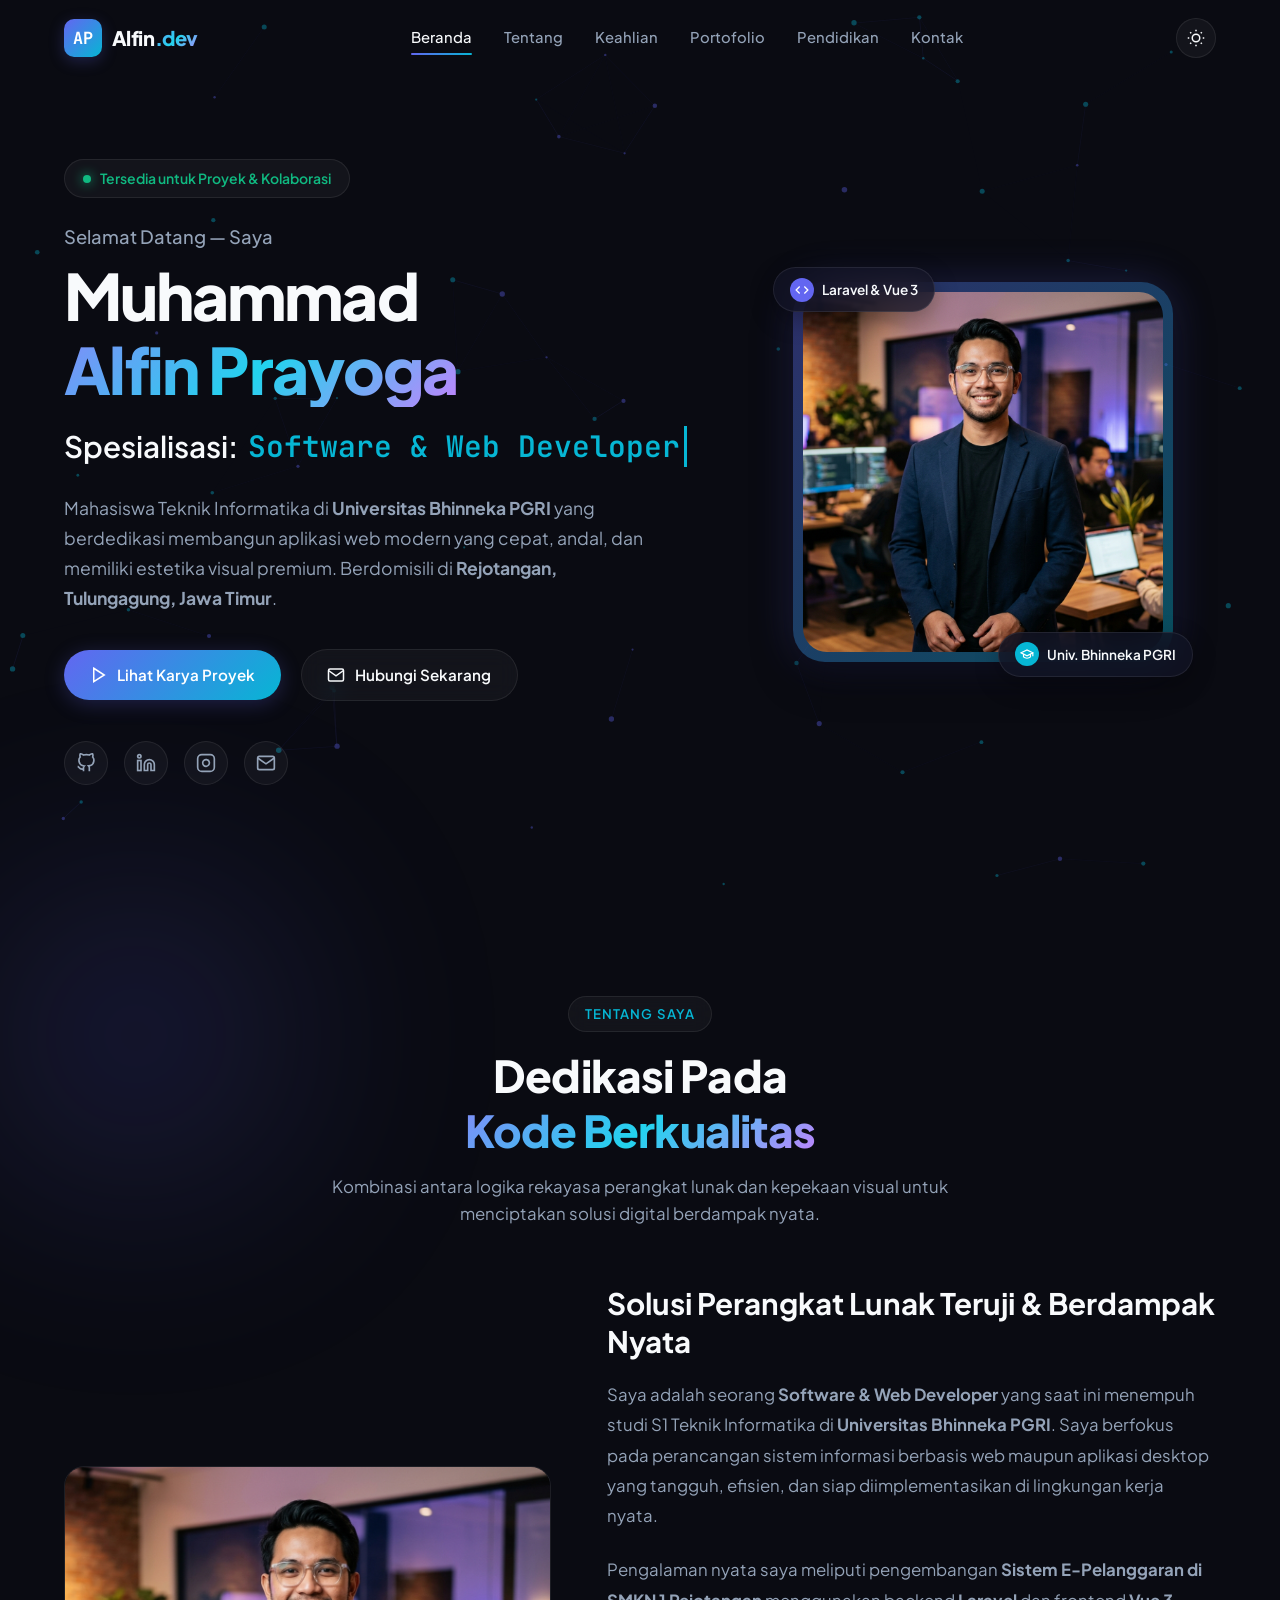
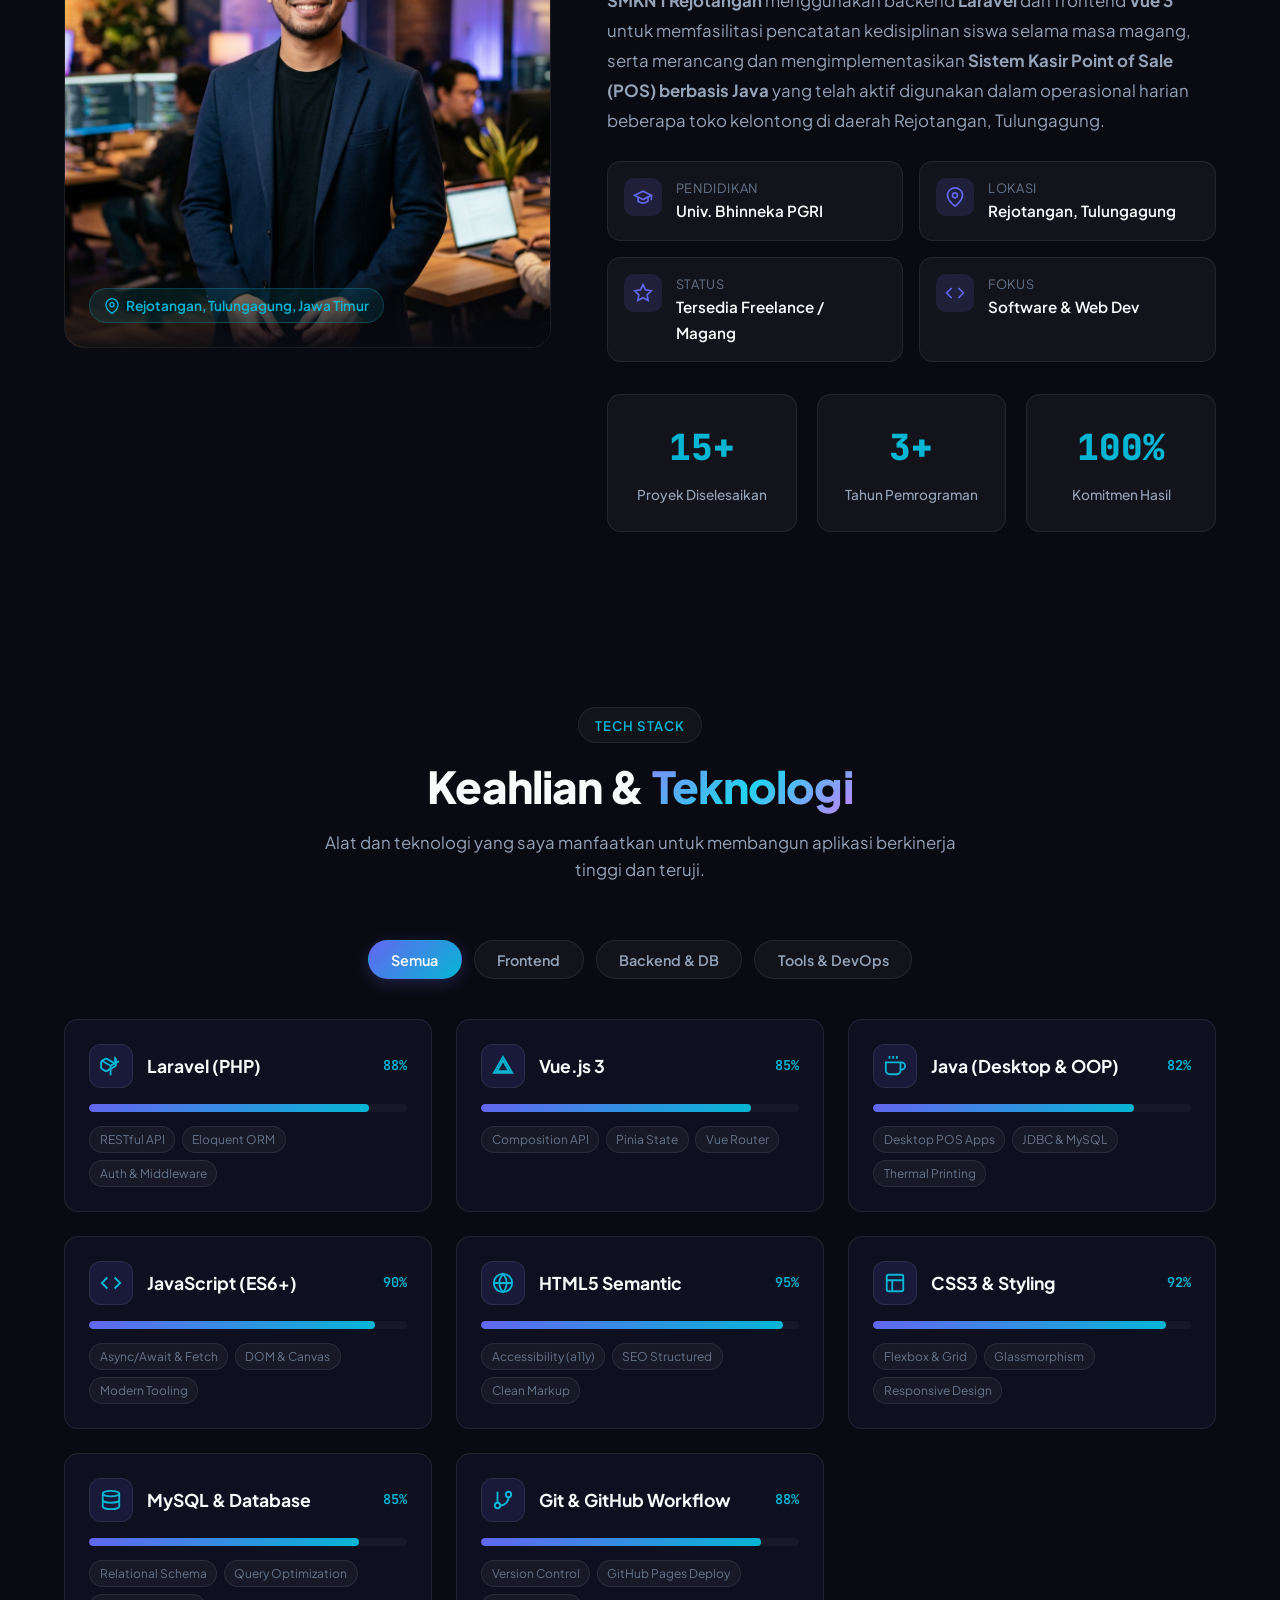
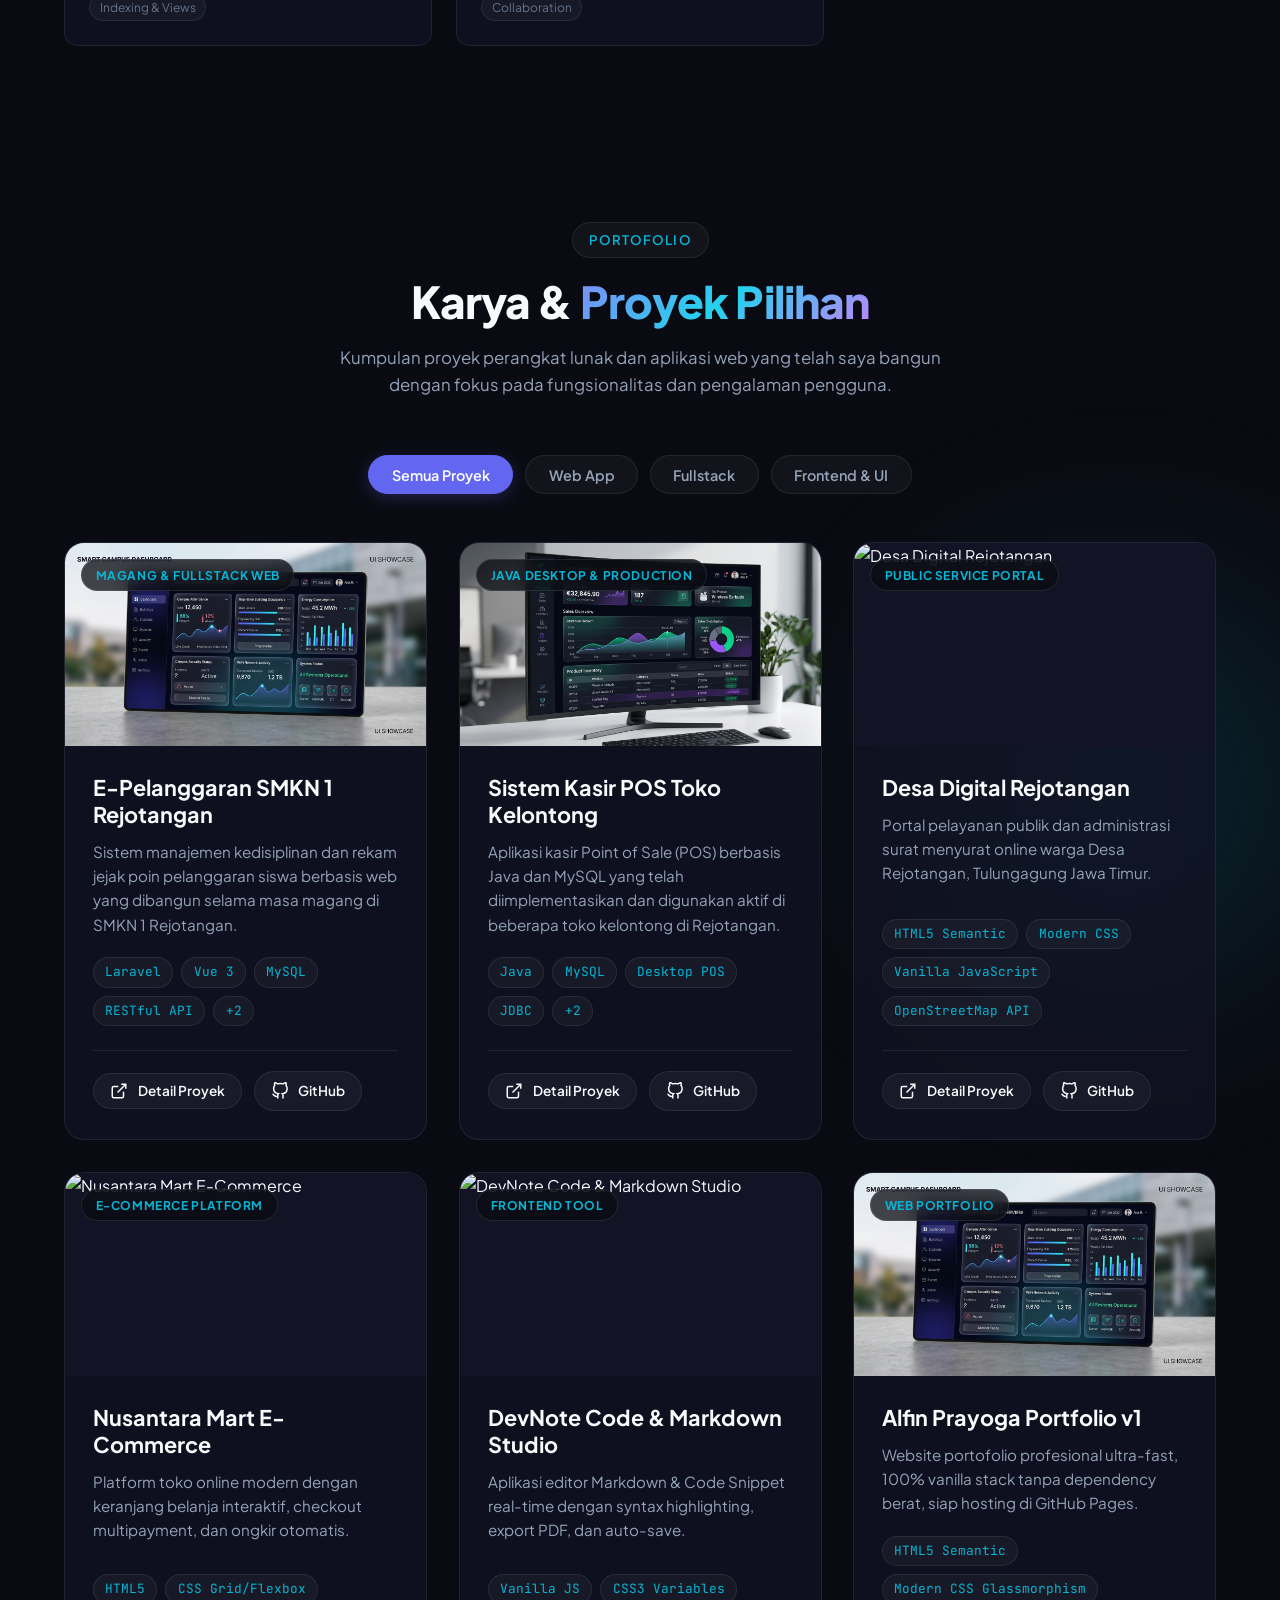
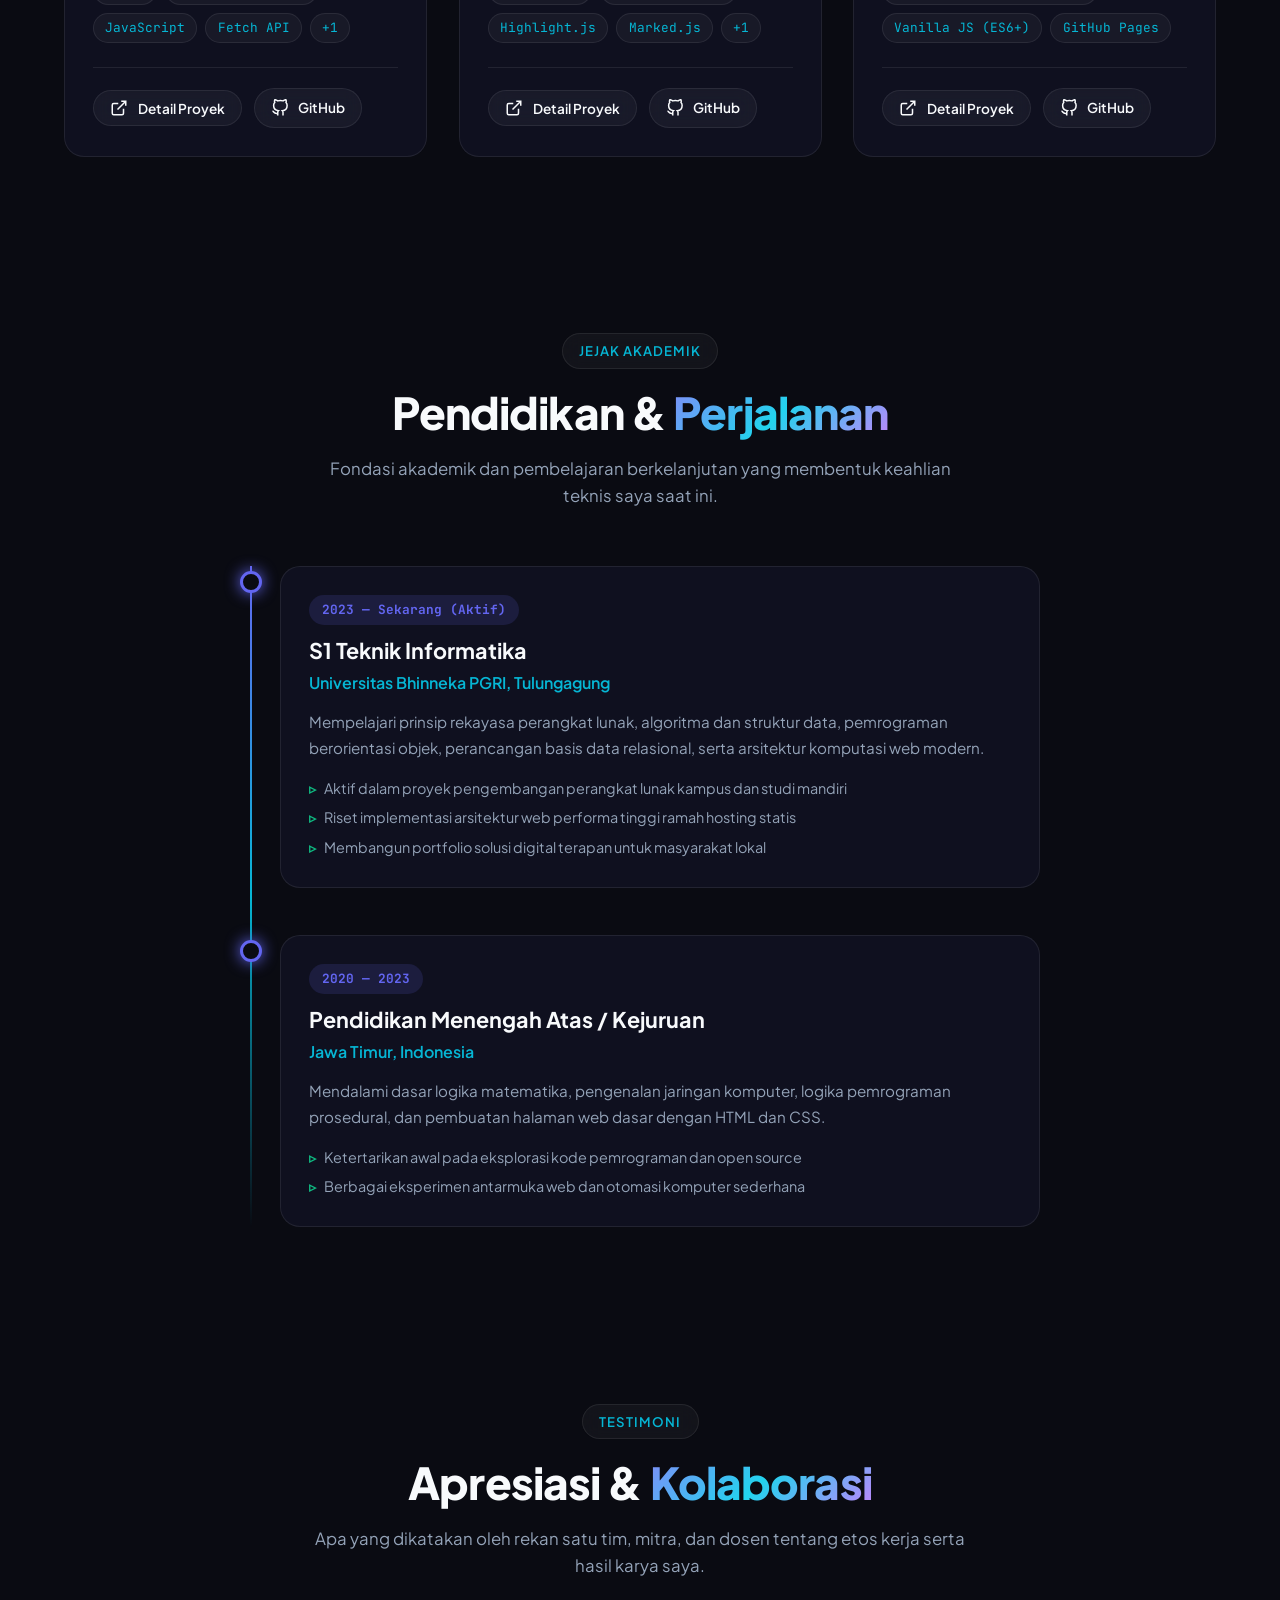
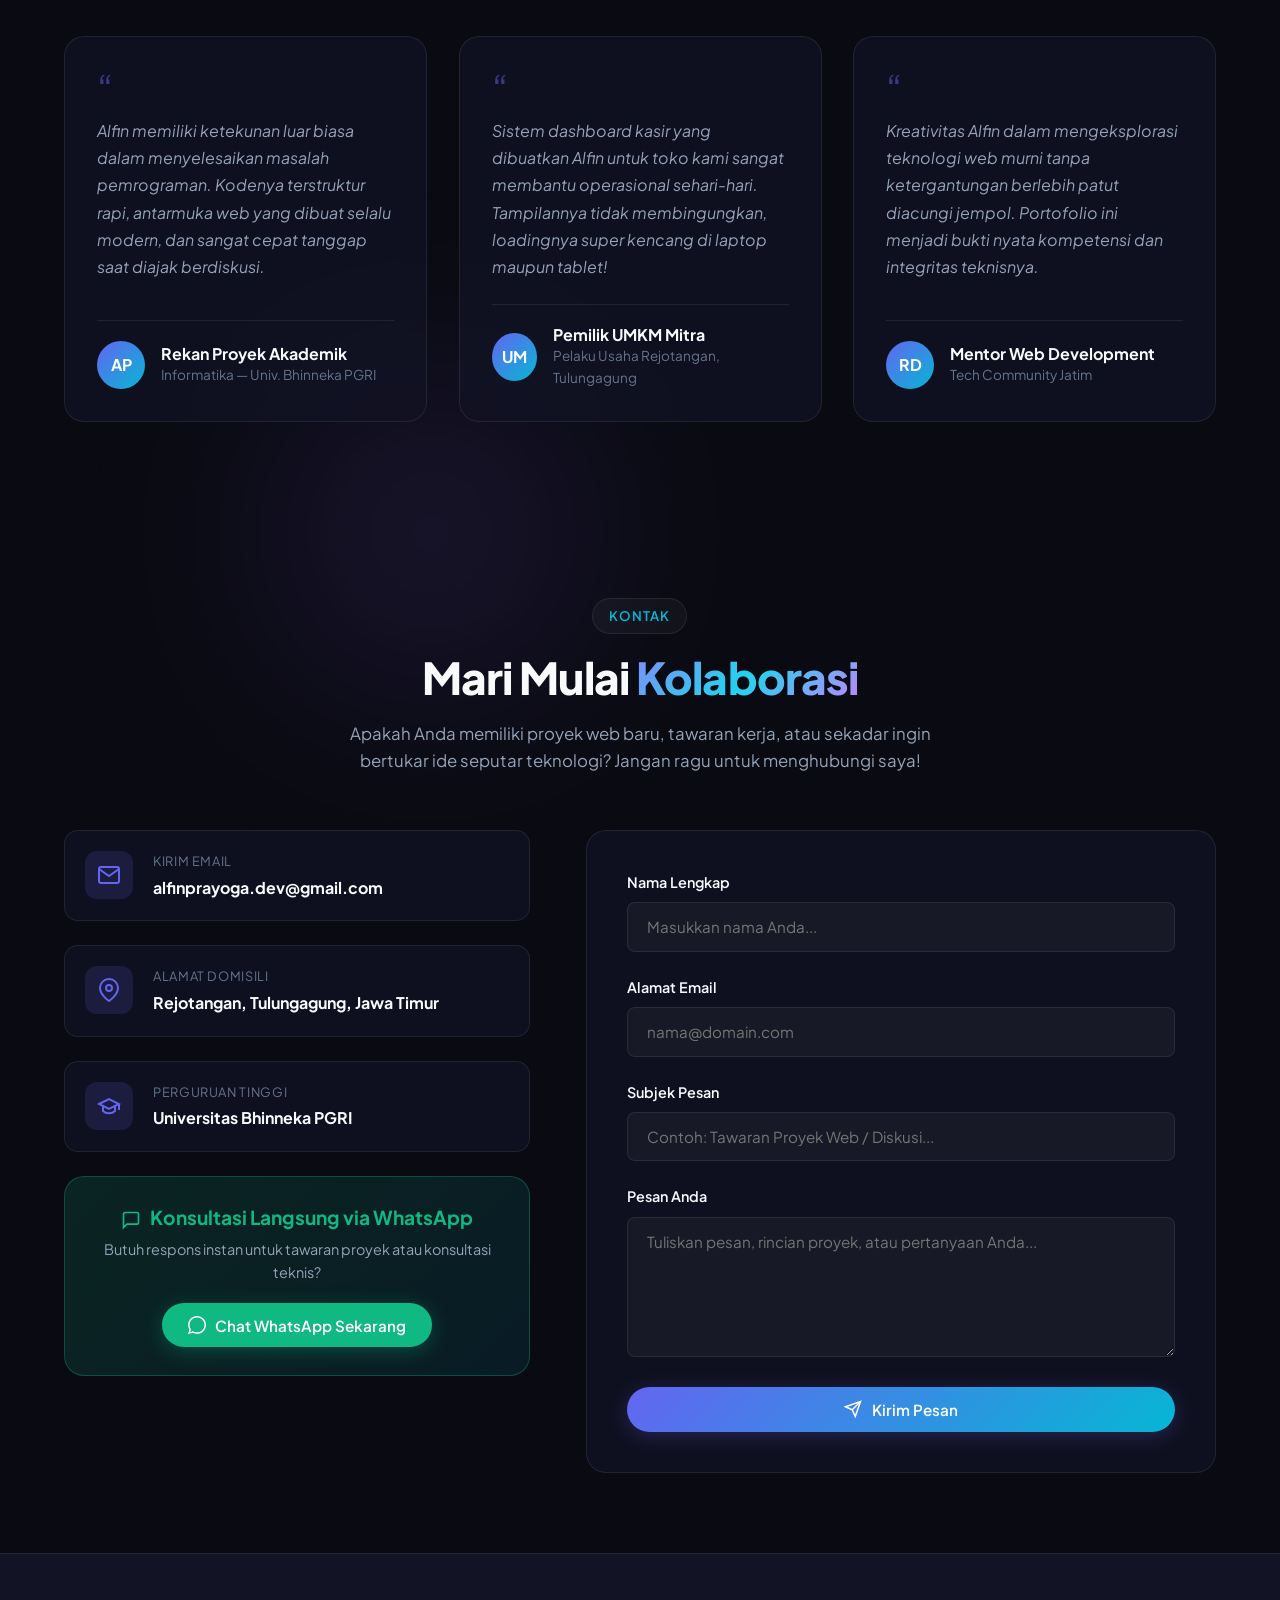
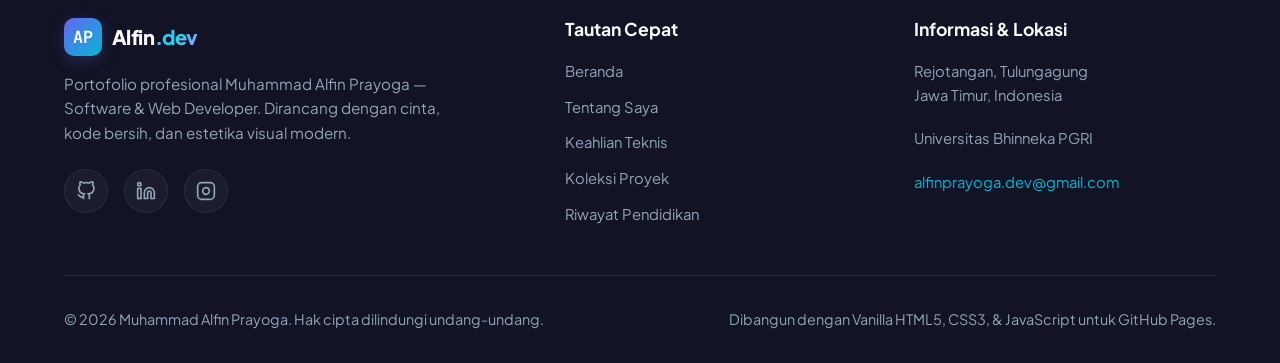
==== commit 00cc0fec: "feat: formalize SVG icons and integrate real-world projects (SMKN 1 Rejotangan E-Pelanggaran & Java " ====
--- a/index.html
+++ b/index.html
@@ -119,7 +119,7 @@
             <span>Tersedia untuk Proyek & Kolaborasi</span>
           </div>
 
-          <p class="hero-greeting">Halo semuanya! 👋 Saya</p>
+          <p class="hero-greeting">Selamat Datang — Saya</p>
           <h1 class="hero-name">
             Muhammad <span class="gradient-text">Alfin Prayoga</span>
           </h1>
@@ -171,12 +171,16 @@
 
             <!-- Floating Badges -->
             <div class="floating-badge badge-top">
-              <span class="badge-icon icon-js">JS</span>
-              <span>Fullstack Web</span>
+              <span class="badge-icon icon-code">
+                <svg viewBox="0 0 24 24" fill="none" stroke="currentColor" stroke-width="2.2"><polyline points="16 18 22 12 16 6"/><polyline points="8 6 2 12 8 18"/></svg>
+              </span>
+              <span>Laravel & Vue 3</span>
             </div>
 
             <div class="floating-badge badge-bottom">
-              <span class="badge-icon icon-edu">🎓</span>
+              <span class="badge-icon icon-edu">
+                <svg viewBox="0 0 24 24" fill="none" stroke="currentColor" stroke-width="2"><path d="M22 10v6M2 10l10-5 10 5-10 5z"/><path d="M6 12v5c3 3 9 3 12 0v-5"/></svg>
+              </span>
               <span>Univ. Bhinneka PGRI</span>
             </div>
           </div>
@@ -211,12 +215,12 @@
 
           <!-- Narrative & Information -->
           <div class="about-content reveal reveal-delay-1">
-            <h3>Membangun Pengalaman Web yang Cepat, Responsif, & Bermakna</h3>
+            <h3>Solusi Perangkat Lunak Teruji & Berdampak Nyata</h3>
             <p class="about-text">
-              Saya adalah seorang <strong>Software & Web Developer</strong> yang saat ini menempuh pendidikan di <strong>Universitas Bhinneka PGRI</strong>. Ketertarikan saya pada dunia pemrograman berawal dari rasa ingin tahu bagaimana sebuah baris kode dapat memecahkan masalah nyata di kehidupan sehari-hari.
+              Saya adalah seorang <strong>Software & Web Developer</strong> yang saat ini menempuh studi S1 Teknik Informatika di <strong>Universitas Bhinneka PGRI</strong>. Saya berfokus pada perancangan sistem informasi berbasis web maupun aplikasi desktop yang tangguh, efisien, dan siap diimplementasikan di lingkungan kerja nyata.
             </p>
             <p class="about-text">
-              Fokus utama saya mencakup pengembangan web modern menggunakan standar <strong>HTML5, CSS3, dan JavaScript (ES6+)</strong> murni tanpa ketergantungan berlebihan pada framework berat, sehingga menghasilkan performa loading yang sangat kencang dan hemat bandwidth.
+              Pengalaman nyata saya meliputi pengembangan <strong>Sistem E-Pelanggaran di SMKN 1 Rejotangan</strong> menggunakan backend <strong>Laravel</strong> dan frontend <strong>Vue 3</strong> untuk memfasilitasi pencatatan kedisiplinan siswa selama masa magang, serta merancang dan mengimplementasikan <strong>Sistem Kasir Point of Sale (POS) berbasis Java</strong> yang telah aktif digunakan dalam operasional harian beberapa toko kelontong di daerah Rejotangan, Tulungagung.
             </p>
 
             <!-- Quick Information Meta Cards -->
@@ -306,11 +310,97 @@
 
         <!-- Skills Cards Grid -->
         <div class="skills-grid">
-          <!-- HTML5 -->
+          <!-- Laravel Framework -->
+          <div class="skill-card reveal" data-category="backend">
+            <div class="skill-header">
+              <div class="skill-icon-wrap">
+                <div class="skill-icon">
+                  <svg viewBox="0 0 24 24" fill="none" stroke="currentColor" stroke-width="2"><path d="M16.5 9.4 7.55 4.24a1.8 1.8 0 0 0-1.8 0L2.1 6.34a1.8 1.8 0 0 0-.9 1.56v5.8a1.8 1.8 0 0 0 .9 1.56l3.65 2.1a1.8 1.8 0 0 0 1.8 0l8.95-5.16a1.8 1.8 0 0 0 .9-1.56v-5.8a1.8 1.8 0 0 0-.9-1.56Z"/><path d="m2.1 6.34 9.45 5.46M11.55 11.8v10.4"/><path d="m11.55 11.8 8.95-5.16"/></svg>
+                </div>
+                <h3 class="skill-title">Laravel (PHP)</h3>
+              </div>
+              <span class="skill-level-text">88%</span>
+            </div>
+            <div class="skill-bar-bg">
+              <div class="skill-bar-fill" data-width="88"></div>
+            </div>
+            <div class="skill-tags">
+              <span class="skill-pill">RESTful API</span>
+              <span class="skill-pill">Eloquent ORM</span>
+              <span class="skill-pill">Auth & Middleware</span>
+            </div>
+          </div>
+
+          <!-- Vue.js 3 -->
+          <div class="skill-card reveal reveal-delay-1" data-category="frontend">
+            <div class="skill-header">
+              <div class="skill-icon-wrap">
+                <div class="skill-icon">
+                  <svg viewBox="0 0 24 24" fill="none" stroke="currentColor" stroke-width="2"><polygon points="12 2 2 19.5 22 19.5 12 2"/><polygon points="12 6 5.5 17.5 18.5 17.5 12 6"/></svg>
+                </div>
+                <h3 class="skill-title">Vue.js 3</h3>
+              </div>
+              <span class="skill-level-text">85%</span>
+            </div>
+            <div class="skill-bar-bg">
+              <div class="skill-bar-fill" data-width="85"></div>
+            </div>
+            <div class="skill-tags">
+              <span class="skill-pill">Composition API</span>
+              <span class="skill-pill">Pinia State</span>
+              <span class="skill-pill">Vue Router</span>
+            </div>
+          </div>
+
+          <!-- Java -->
+          <div class="skill-card reveal reveal-delay-2" data-category="backend">
+            <div class="skill-header">
+              <div class="skill-icon-wrap">
+                <div class="skill-icon">
+                  <svg viewBox="0 0 24 24" fill="none" stroke="currentColor" stroke-width="2"><path d="M18 8h1a4 4 0 0 1 0 8h-1M2 8h16v9a4 4 0 0 1-4 4H6a4 4 0 0 1-4-4V8zM6 1v3M10 1v3M14 1v3"/></svg>
+                </div>
+                <h3 class="skill-title">Java (Desktop & OOP)</h3>
+              </div>
+              <span class="skill-level-text">82%</span>
+            </div>
+            <div class="skill-bar-bg">
+              <div class="skill-bar-fill" data-width="82"></div>
+            </div>
+            <div class="skill-tags">
+              <span class="skill-pill">Desktop POS Apps</span>
+              <span class="skill-pill">JDBC & MySQL</span>
+              <span class="skill-pill">Thermal Printing</span>
+            </div>
+          </div>
+
+          <!-- JavaScript -->
           <div class="skill-card reveal" data-category="frontend">
             <div class="skill-header">
               <div class="skill-icon-wrap">
-                <div class="skill-icon">🌐</div>
+                <div class="skill-icon">
+                  <svg viewBox="0 0 24 24" fill="none" stroke="currentColor" stroke-width="2"><polyline points="16 18 22 12 16 6"/><polyline points="8 6 2 12 8 18"/></svg>
+                </div>
+                <h3 class="skill-title">JavaScript (ES6+)</h3>
+              </div>
+              <span class="skill-level-text">90%</span>
+            </div>
+            <div class="skill-bar-bg">
+              <div class="skill-bar-fill" data-width="90"></div>
+            </div>
+            <div class="skill-tags">
+              <span class="skill-pill">Async/Await & Fetch</span>
+              <span class="skill-pill">DOM & Canvas</span>
+              <span class="skill-pill">Modern Tooling</span>
+            </div>
+          </div>
+
+          <!-- HTML5 -->
+          <div class="skill-card reveal reveal-delay-1" data-category="frontend">
+            <div class="skill-header">
+              <div class="skill-icon-wrap">
+                <div class="skill-icon">
+                  <svg viewBox="0 0 24 24" fill="none" stroke="currentColor" stroke-width="2"><circle cx="12" cy="12" r="10"/><line x1="2" y1="12" x2="22" y2="12"/><path d="M12 2a15.3 15.3 0 0 1 4 10 15.3 15.3 0 0 1-4 10 15.3 15.3 0 0 1-4-10 15.3 15.3 0 0 1 4-10z"/></svg>
+                </div>
                 <h3 class="skill-title">HTML5 Semantic</h3>
               </div>
               <span class="skill-level-text">95%</span>
@@ -321,140 +411,70 @@
             <div class="skill-tags">
               <span class="skill-pill">Accessibility (a11y)</span>
               <span class="skill-pill">SEO Structured</span>
-              <span class="skill-pill">Canvas API</span>
+              <span class="skill-pill">Clean Markup</span>
             </div>
           </div>
 
           <!-- CSS3 -->
-          <div class="skill-card reveal reveal-delay-1" data-category="frontend">
+          <div class="skill-card reveal reveal-delay-2" data-category="frontend">
             <div class="skill-header">
               <div class="skill-icon-wrap">
-                <div class="skill-icon">🎨</div>
+                <div class="skill-icon">
+                  <svg viewBox="0 0 24 24" fill="none" stroke="currentColor" stroke-width="2"><rect x="3" y="3" width="18" height="18" rx="2" ry="2"/><line x1="3" y1="9" x2="21" y2="9"/><line x1="9" y1="21" x2="9" y2="9"/></svg>
+                </div>
                 <h3 class="skill-title">CSS3 & Styling</h3>
               </div>
-              <span class="skill-level-text">90%</span>
+              <span class="skill-level-text">92%</span>
             </div>
             <div class="skill-bar-bg">
-              <div class="skill-bar-fill" data-width="90"></div>
+              <div class="skill-bar-fill" data-width="92"></div>
             </div>
             <div class="skill-tags">
               <span class="skill-pill">Flexbox & Grid</span>
               <span class="skill-pill">Glassmorphism</span>
-              <span class="skill-pill">Keyframe Animations</span>
-            </div>
-          </div>
-
-          <!-- JavaScript -->
-          <div class="skill-card reveal reveal-delay-2" data-category="frontend">
+              <span class="skill-pill">Responsive Design</span>
+            </div>
+          </div>
+
+          <!-- MySQL Database -->
+          <div class="skill-card reveal" data-category="backend">
             <div class="skill-header">
               <div class="skill-icon-wrap">
-                <div class="skill-icon">⚡</div>
-                <h3 class="skill-title">JavaScript (ES6+)</h3>
-              </div>
-              <span class="skill-level-text">88%</span>
+                <div class="skill-icon">
+                  <svg viewBox="0 0 24 24" fill="none" stroke="currentColor" stroke-width="2"><ellipse cx="12" cy="5" rx="9" ry="3"/><path d="M21 12c0 1.66-4 3-9 3s-9-1.34-9-3"/><path d="M3 5v14c0 1.66 4 3 9 3s9-1.34 9-3V5"/></svg>
+                </div>
+                <h3 class="skill-title">MySQL & Database</h3>
+              </div>
+              <span class="skill-level-text">85%</span>
             </div>
             <div class="skill-bar-bg">
-              <div class="skill-bar-fill" data-width="88"></div>
-            </div>
-            <div class="skill-tags">
-              <span class="skill-pill">Async/Await & Fetch</span>
-              <span class="skill-pill">DOM Manipulation</span>
-              <span class="skill-pill">IntersectionObserver</span>
-            </div>
-          </div>
-
-          <!-- Responsive Web Design -->
-          <div class="skill-card reveal" data-category="frontend">
-            <div class="skill-header">
-              <div class="skill-icon-wrap">
-                <div class="skill-icon">📱</div>
-                <h3 class="skill-title">Responsive Design</h3>
-              </div>
-              <span class="skill-level-text">92%</span>
-            </div>
-            <div class="skill-bar-bg">
-              <div class="skill-bar-fill" data-width="92"></div>
-            </div>
-            <div class="skill-tags">
-              <span class="skill-pill">Mobile-First</span>
-              <span class="skill-pill">Media Queries</span>
-              <span class="skill-pill">Fluid Typography</span>
-            </div>
-          </div>
-
-          <!-- Backend Node.js -->
-          <div class="skill-card reveal reveal-delay-1" data-category="backend">
-            <div class="skill-header">
-              <div class="skill-icon-wrap">
-                <div class="skill-icon">🟢</div>
-                <h3 class="skill-title">Node.js & Express</h3>
-              </div>
-              <span class="skill-level-text">80%</span>
-            </div>
-            <div class="skill-bar-bg">
-              <div class="skill-bar-fill" data-width="80"></div>
-            </div>
-            <div class="skill-tags">
-              <span class="skill-pill">RESTful API</span>
-              <span class="skill-pill">JWT Auth</span>
-              <span class="skill-pill">Middleware</span>
-            </div>
-          </div>
-
-          <!-- Database -->
-          <div class="skill-card reveal reveal-delay-2" data-category="backend">
-            <div class="skill-header">
-              <div class="skill-icon-wrap">
-                <div class="skill-icon">🗄️</div>
-                <h3 class="skill-title">MySQL & SQL</h3>
-              </div>
-              <span class="skill-level-text">82%</span>
-            </div>
-            <div class="skill-bar-bg">
-              <div class="skill-bar-fill" data-width="82"></div>
+              <div class="skill-bar-fill" data-width="85"></div>
             </div>
             <div class="skill-tags">
               <span class="skill-pill">Relational Schema</span>
               <span class="skill-pill">Query Optimization</span>
-              <span class="skill-pill">CRUD Modeling</span>
+              <span class="skill-pill">Indexing & Views</span>
             </div>
           </div>
 
           <!-- Git & GitHub -->
-          <div class="skill-card reveal" data-category="tools">
-            <div class="skill-header">
-              <div class="skill-icon-wrap">
-                <div class="skill-icon">🐙</div>
-                <h3 class="skill-title">Git & GitHub Pages</h3>
-              </div>
-              <span class="skill-level-text">88%</span>
-            </div>
-            <div class="skill-bar-bg">
-              <div class="skill-bar-fill" data-width="88"></div>
-            </div>
-            <div class="skill-tags">
-              <span class="skill-pill">Branching & Merge</span>
-              <span class="skill-pill">GitHub Pages CI/CD</span>
-              <span class="skill-pill">Open Source</span>
-            </div>
-          </div>
-
-          <!-- Tools -->
           <div class="skill-card reveal reveal-delay-1" data-category="tools">
             <div class="skill-header">
               <div class="skill-icon-wrap">
-                <div class="skill-icon">🛠️</div>
-                <h3 class="skill-title">Developer Tooling</h3>
-              </div>
-              <span class="skill-level-text">86%</span>
+                <div class="skill-icon">
+                  <svg viewBox="0 0 24 24" fill="none" stroke="currentColor" stroke-width="2"><line x1="6" y1="3" x2="6" y2="15"/><circle cx="18" cy="6" r="3"/><circle cx="6" cy="18" r="3"/><path d="M18 9a9 9 0 0 1-9 9"/></svg>
+                </div>
+                <h3 class="skill-title">Git & GitHub Workflow</h3>
+              </div>
+              <span class="skill-level-text">88%</span>
             </div>
             <div class="skill-bar-bg">
-              <div class="skill-bar-fill" data-width="86"></div>
+              <div class="skill-bar-fill" data-width="88"></div>
             </div>
             <div class="skill-tags">
-              <span class="skill-pill">VS Code</span>
-              <span class="skill-pill">Chrome DevTools</span>
-              <span class="skill-pill">Postman API Testing</span>
+              <span class="skill-pill">Version Control</span>
+              <span class="skill-pill">GitHub Pages Deploy</span>
+              <span class="skill-pill">Collaboration</span>
             </div>
           </div>
         </div>
@@ -657,7 +677,10 @@
 
             <!-- Quick WhatsApp CTA Box -->
             <div class="wa-direct-card">
-              <h4>💬 Diskusi Cepat via WhatsApp</h4>
+              <h4>
+                <svg width="20" height="20" viewBox="0 0 24 24" fill="none" stroke="currentColor" stroke-width="2" style="vertical-align: middle; margin-right: 6px;"><path d="M21 15a2 2 0 0 1-2 2H7l-4 4V5a2 2 0 0 1 2-2h14a2 2 0 0 1 2 2z"/></svg>
+                Konsultasi Langsung via WhatsApp
+              </h4>
               <p>Butuh respons instan untuk tawaran proyek atau konsultasi teknis?</p>
               <button class="btn btn-whatsapp" id="btn-wa-direct">
                 <svg width="20" height="20" viewBox="0 0 24 24" fill="currentColor"><path d="M.057 24l1.687-6.163c-1.041-1.804-1.588-3.849-1.587-5.946.003-6.556 5.338-11.891 11.893-11.891 3.181.001 6.167 1.24 8.413 3.488 2.245 2.248 3.481 5.236 3.48 8.414-.003 6.557-5.338 11.892-11.893 11.892-1.99-.001-3.951-.5-5.688-1.448l-6.305 1.654zm6.597-3.807c1.676.995 3.276 1.591 5.392 1.592 5.448 0 9.886-4.434 9.889-9.885.002-5.462-4.415-9.89-9.881-9.892-5.452 0-9.887 4.434-9.889 9.884-.001 2.225.651 3.891 1.746 5.634l-.999 3.648 3.742-.981z"/></svg>
--- a/css/style.css
+++ b/css/style.css
@@ -691,9 +691,16 @@
   font-size: 0.85rem;
 }
 
-.icon-js { background: #f7df1e; color: #000; font-weight: 800; }
-.icon-react { background: #06b6d4; color: #fff; }
-.icon-edu { background: var(--accent-primary); color: #fff; }
+.badge-icon svg {
+  width: 14px;
+  height: 14px;
+}
+
+.icon-code { background: var(--accent-primary); color: #fff; }
+.icon-vue { background: #41b883; color: #fff; }
+.icon-laravel { background: #ff2d20; color: #fff; }
+.icon-java { background: #f89820; color: #fff; }
+.icon-edu { background: var(--accent-secondary); color: #fff; }
 
 /* ===================================================================
    ABOUT ME SECTION
@@ -909,12 +916,17 @@
   width: 44px;
   height: 44px;
   border-radius: 12px;
-  background: var(--bg-glass);
+  background: rgba(99, 102, 241, 0.12);
   border: 1px solid var(--border-glass);
   display: grid;
   place-items: center;
-  font-size: 1.35rem;
   color: var(--accent-secondary);
+}
+
+.skill-icon svg {
+  width: 22px;
+  height: 22px;
+  stroke: var(--accent-secondary);
 }
 
 .skill-title {
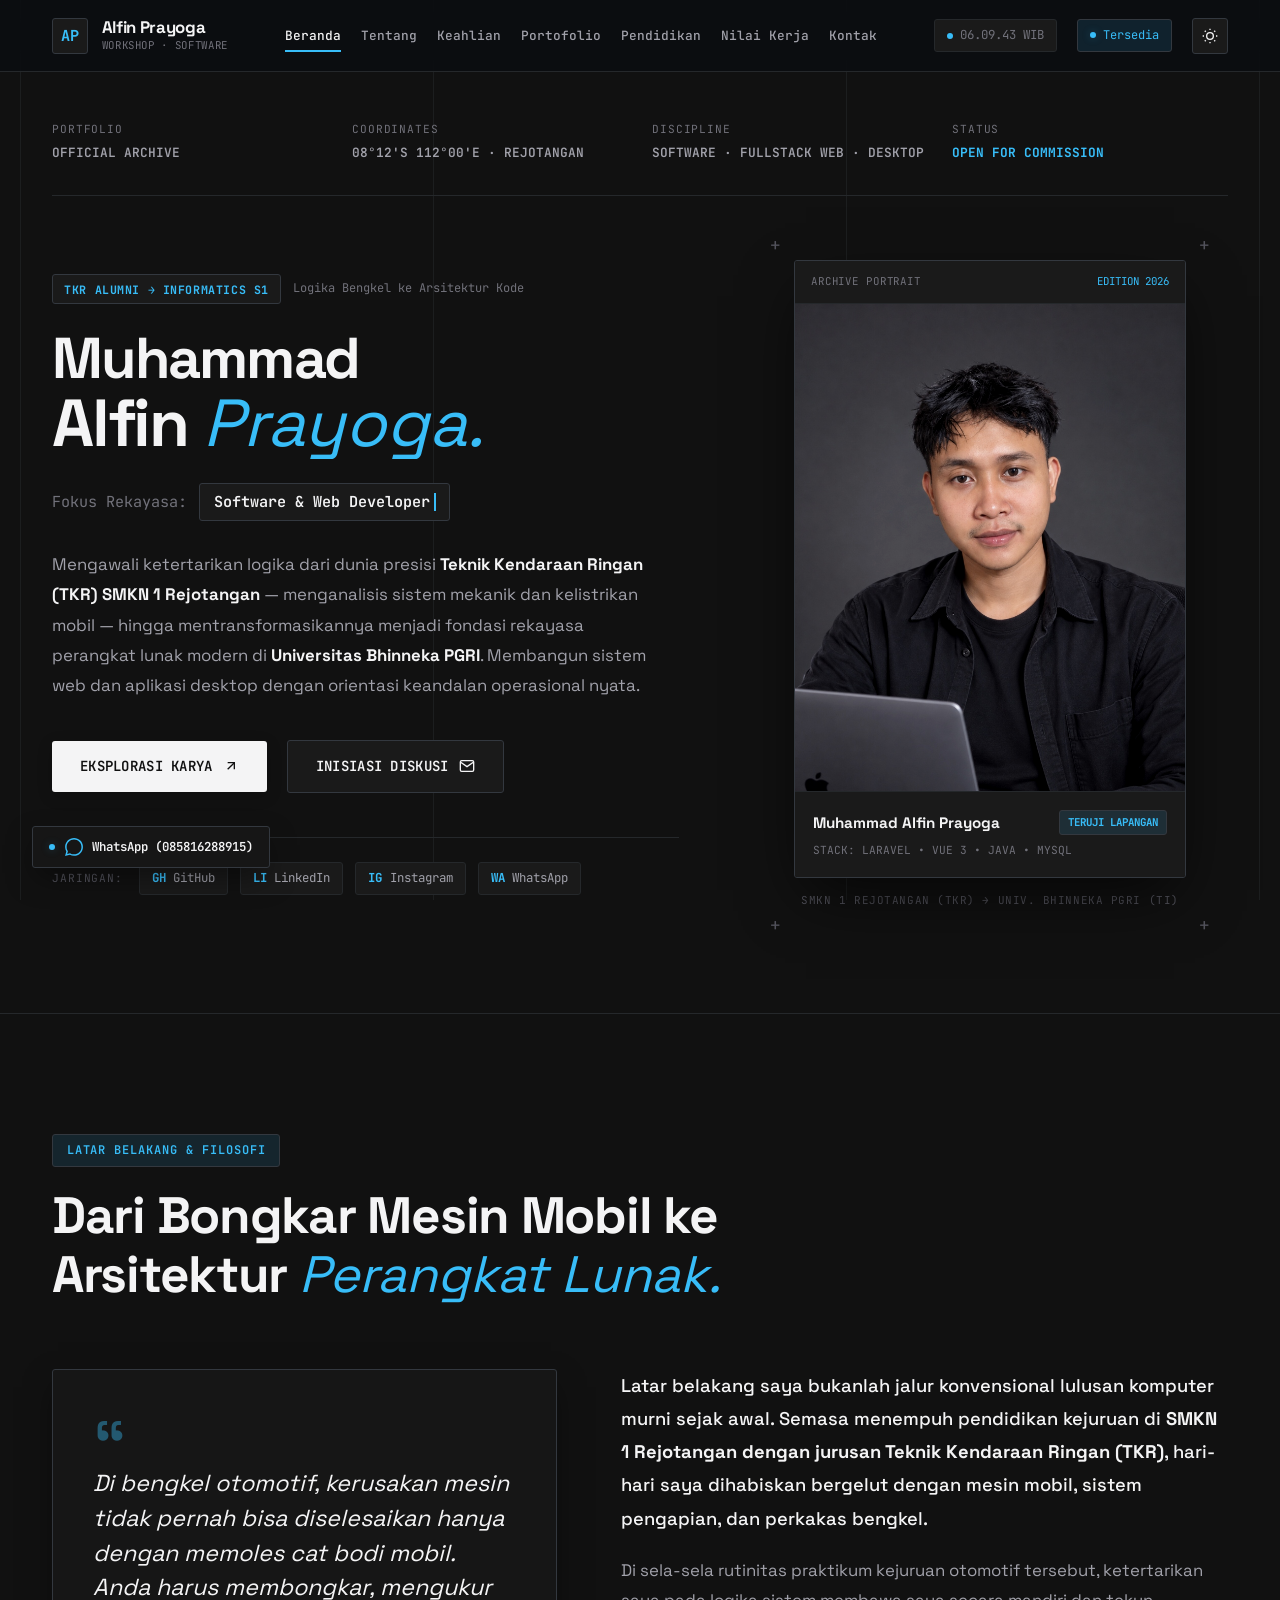
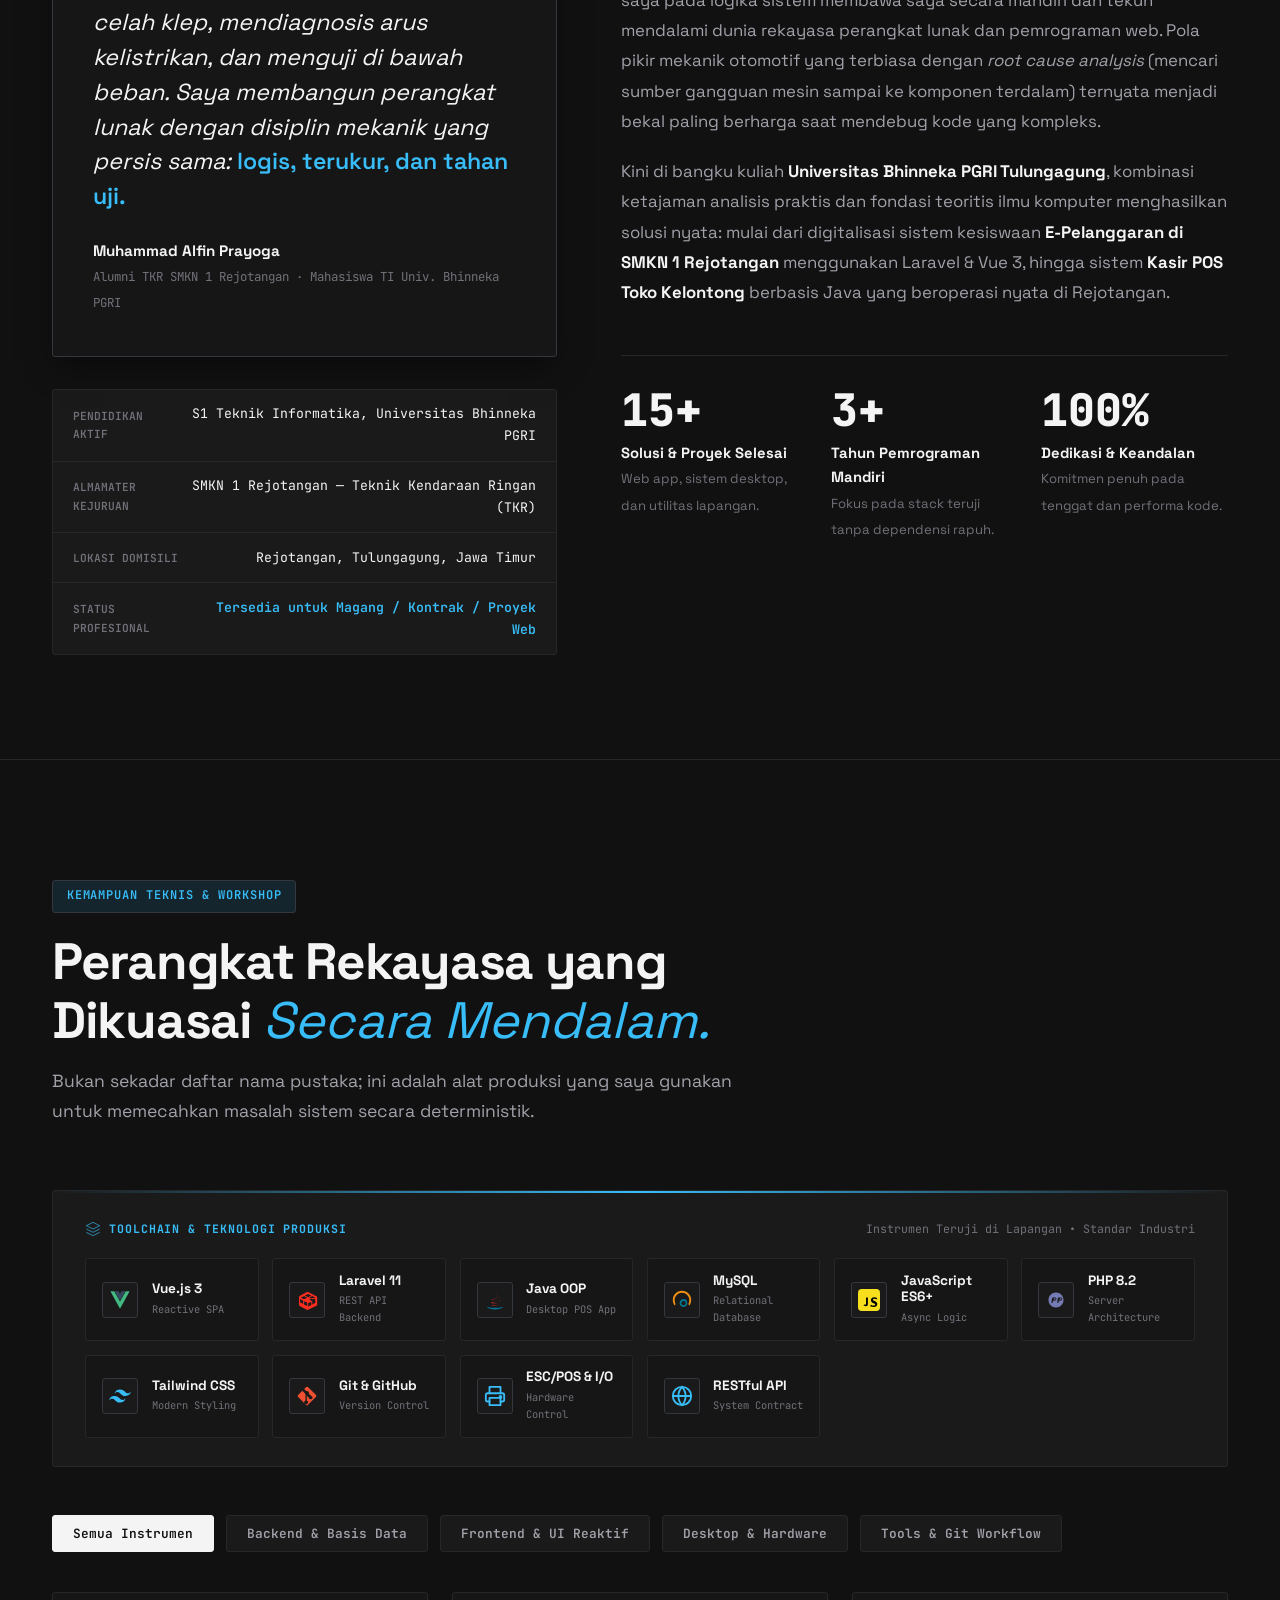
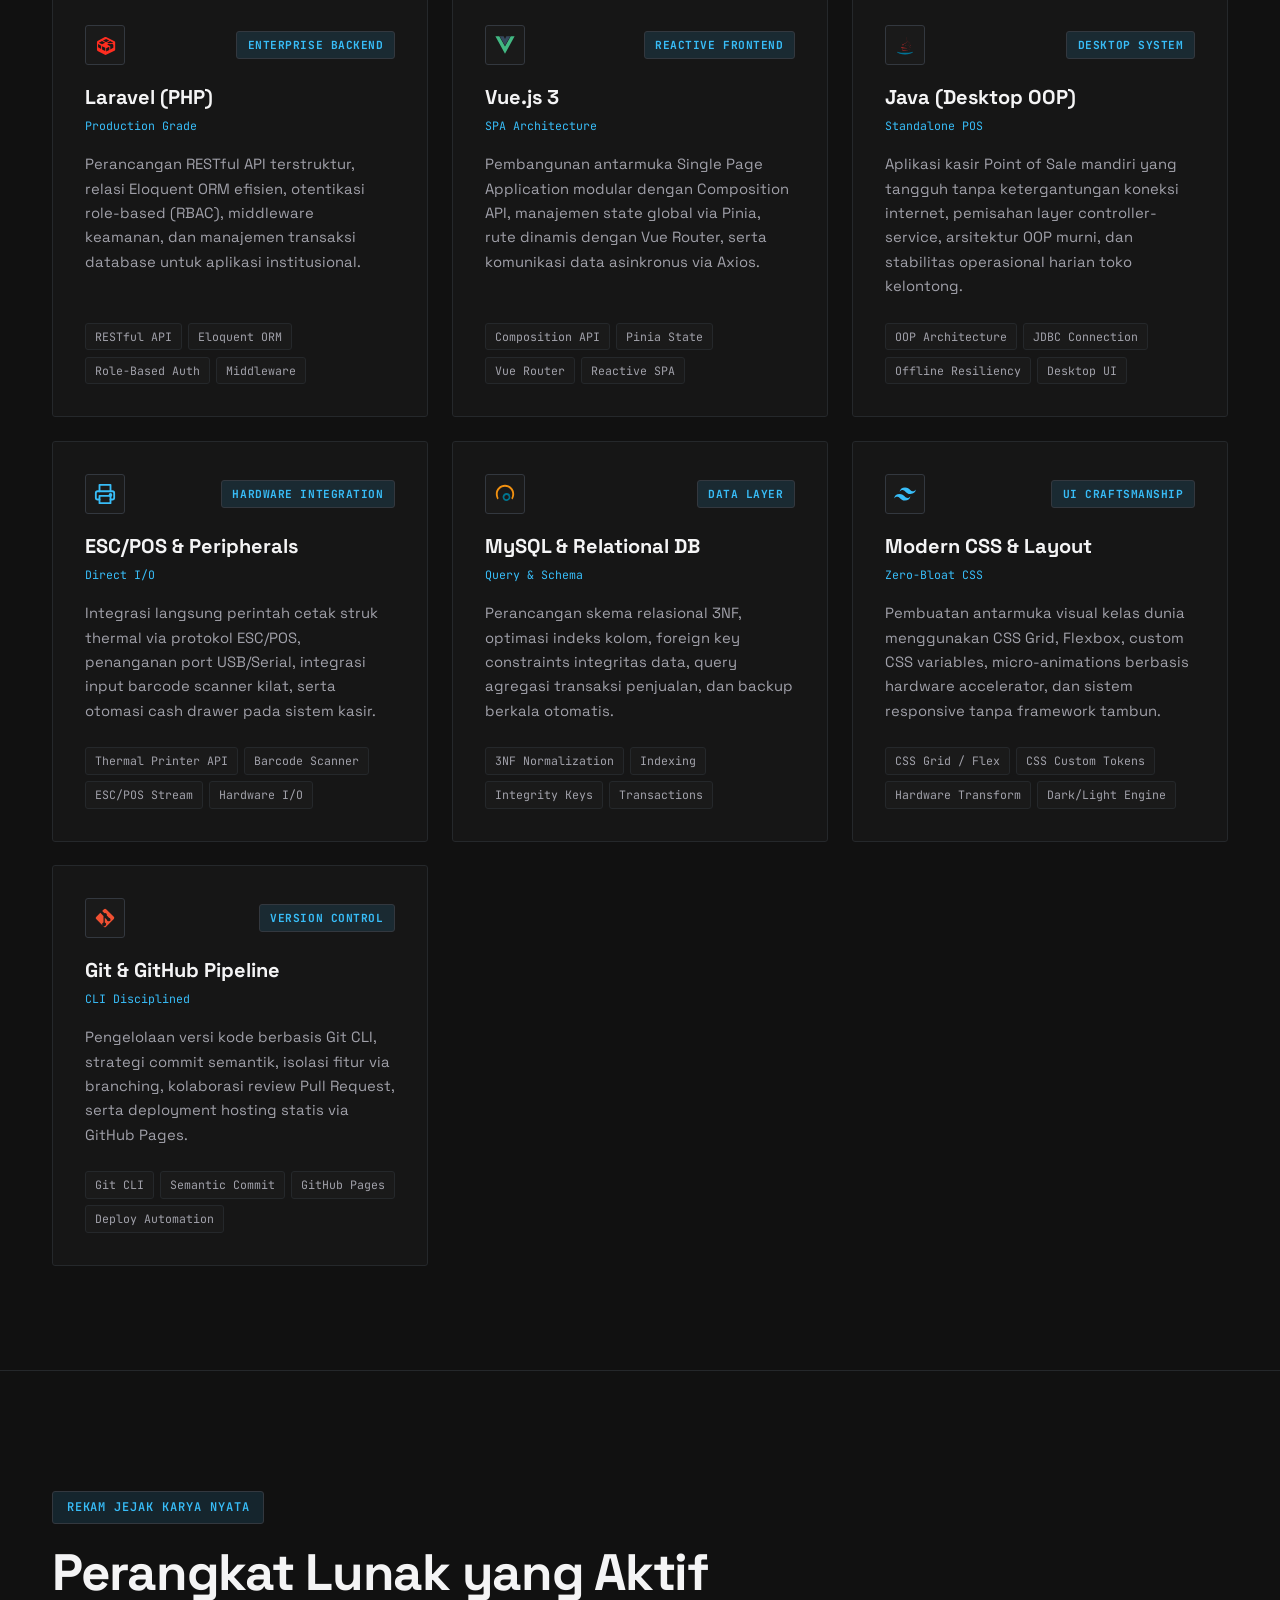
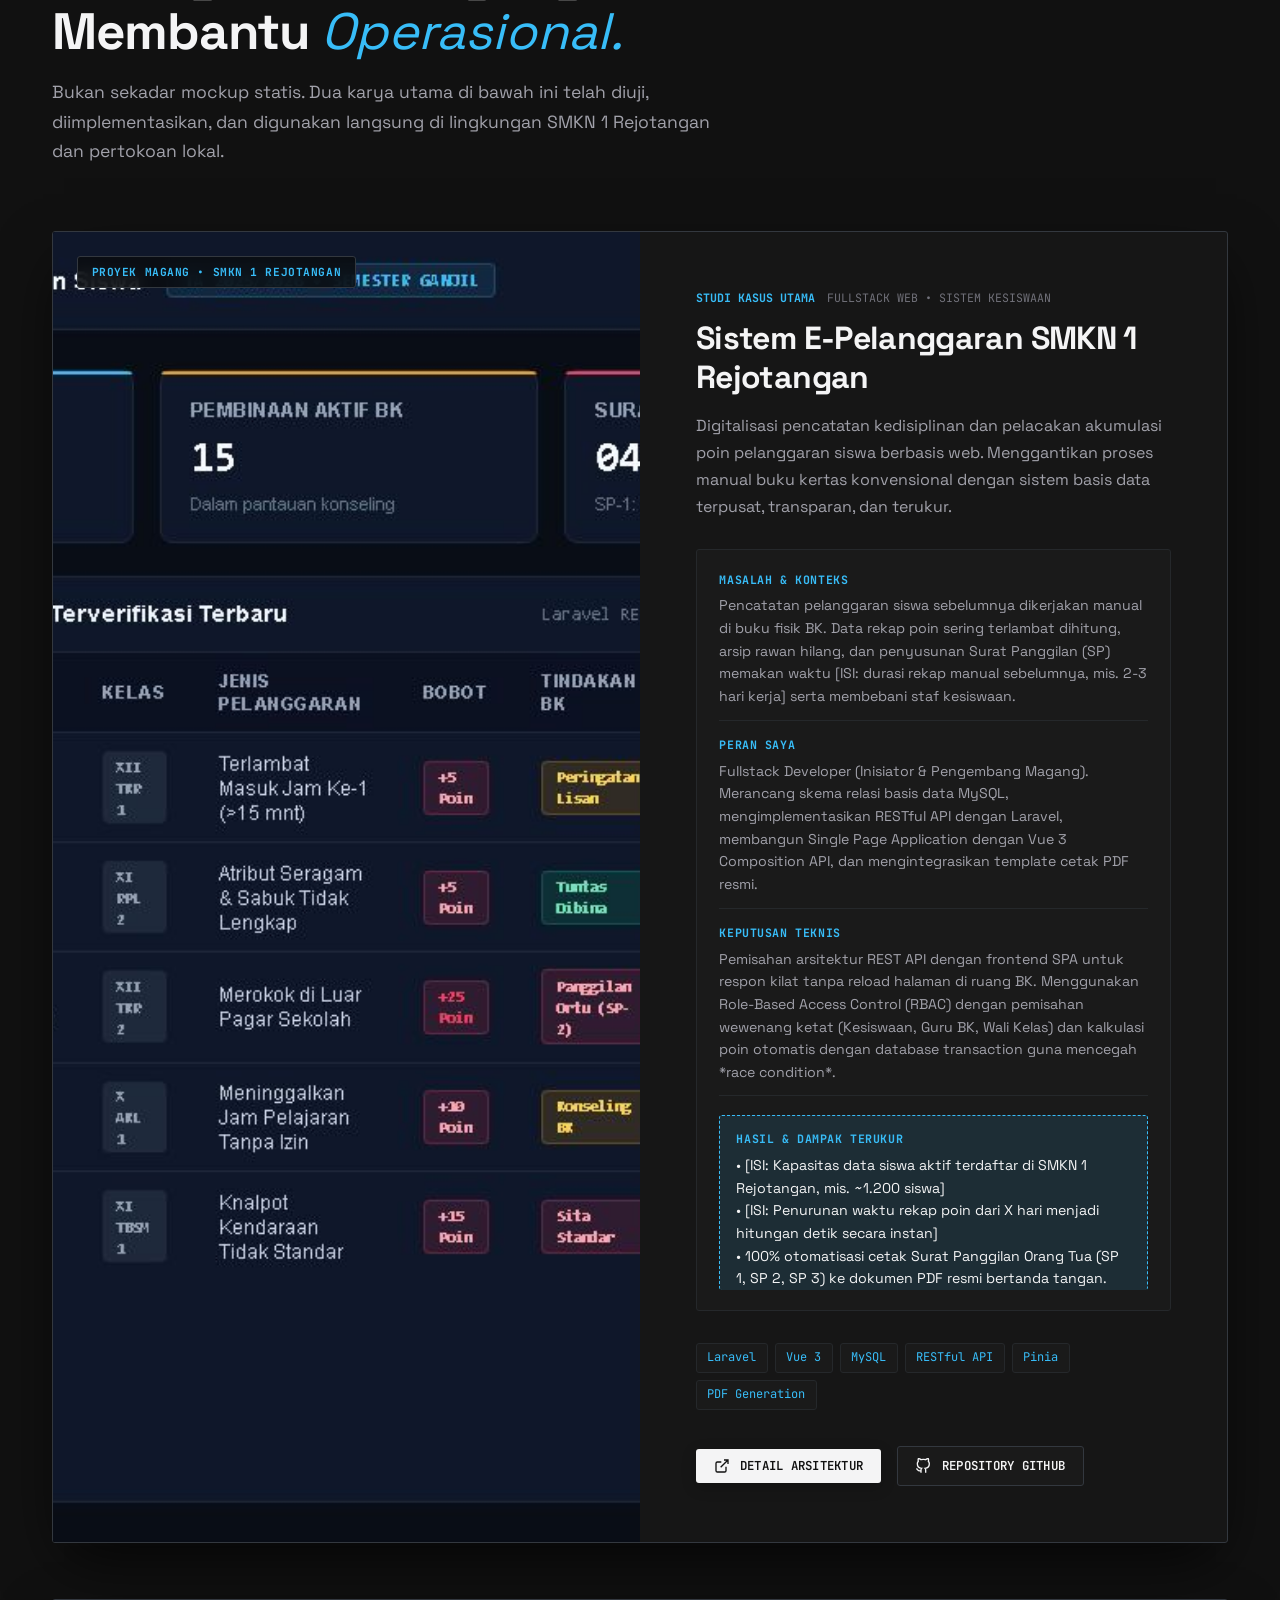
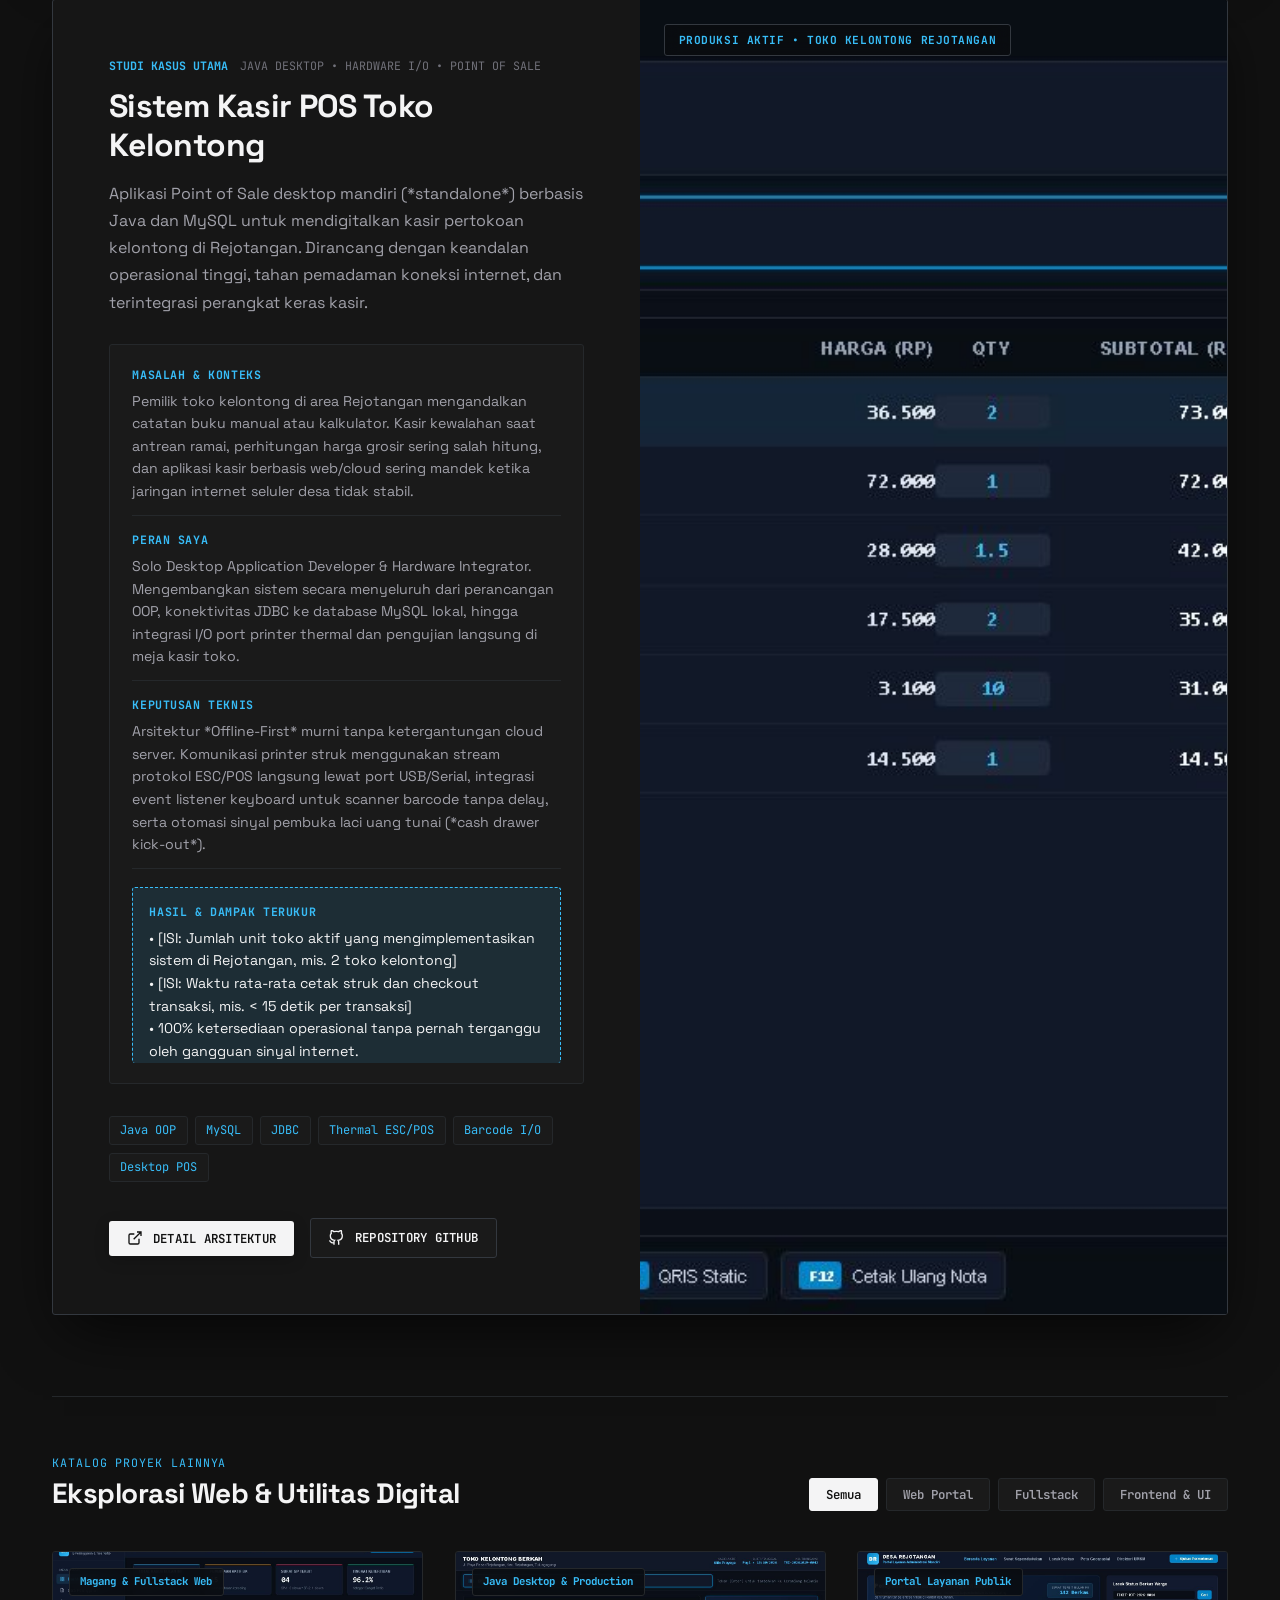
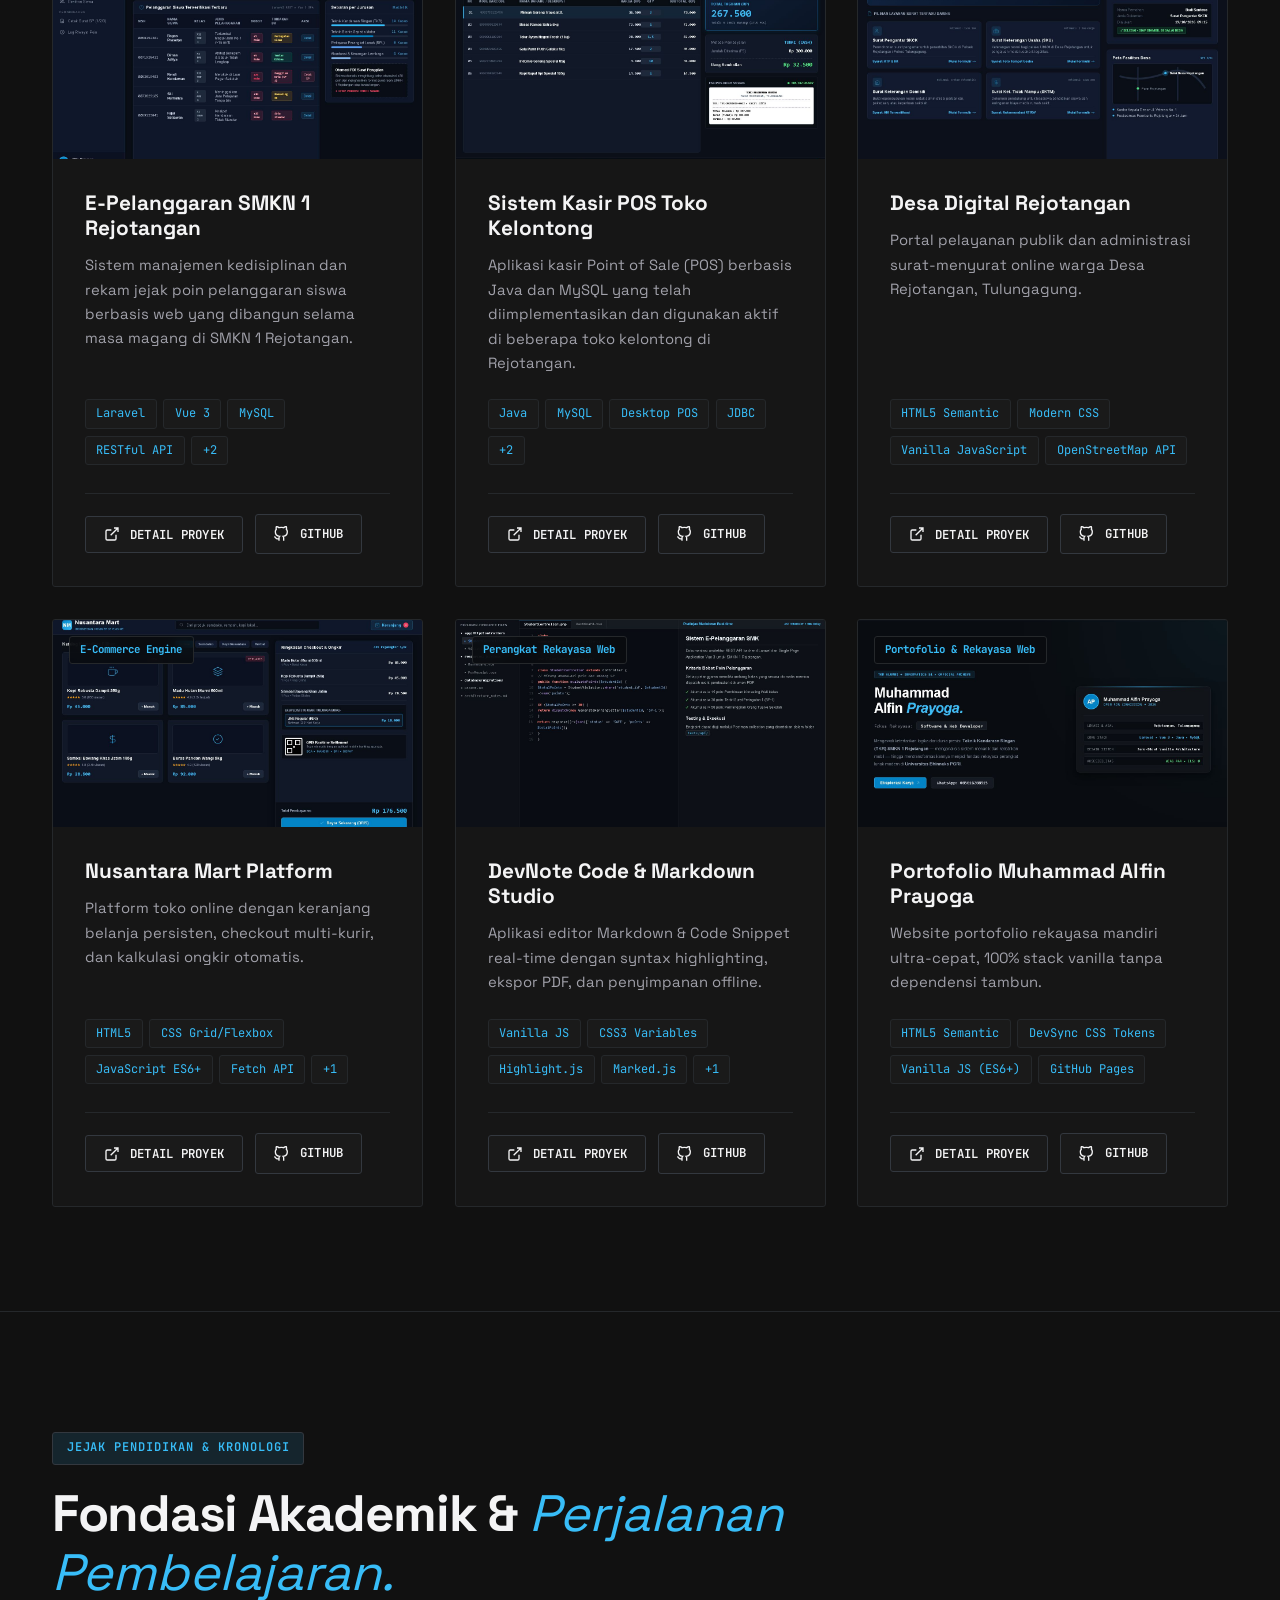
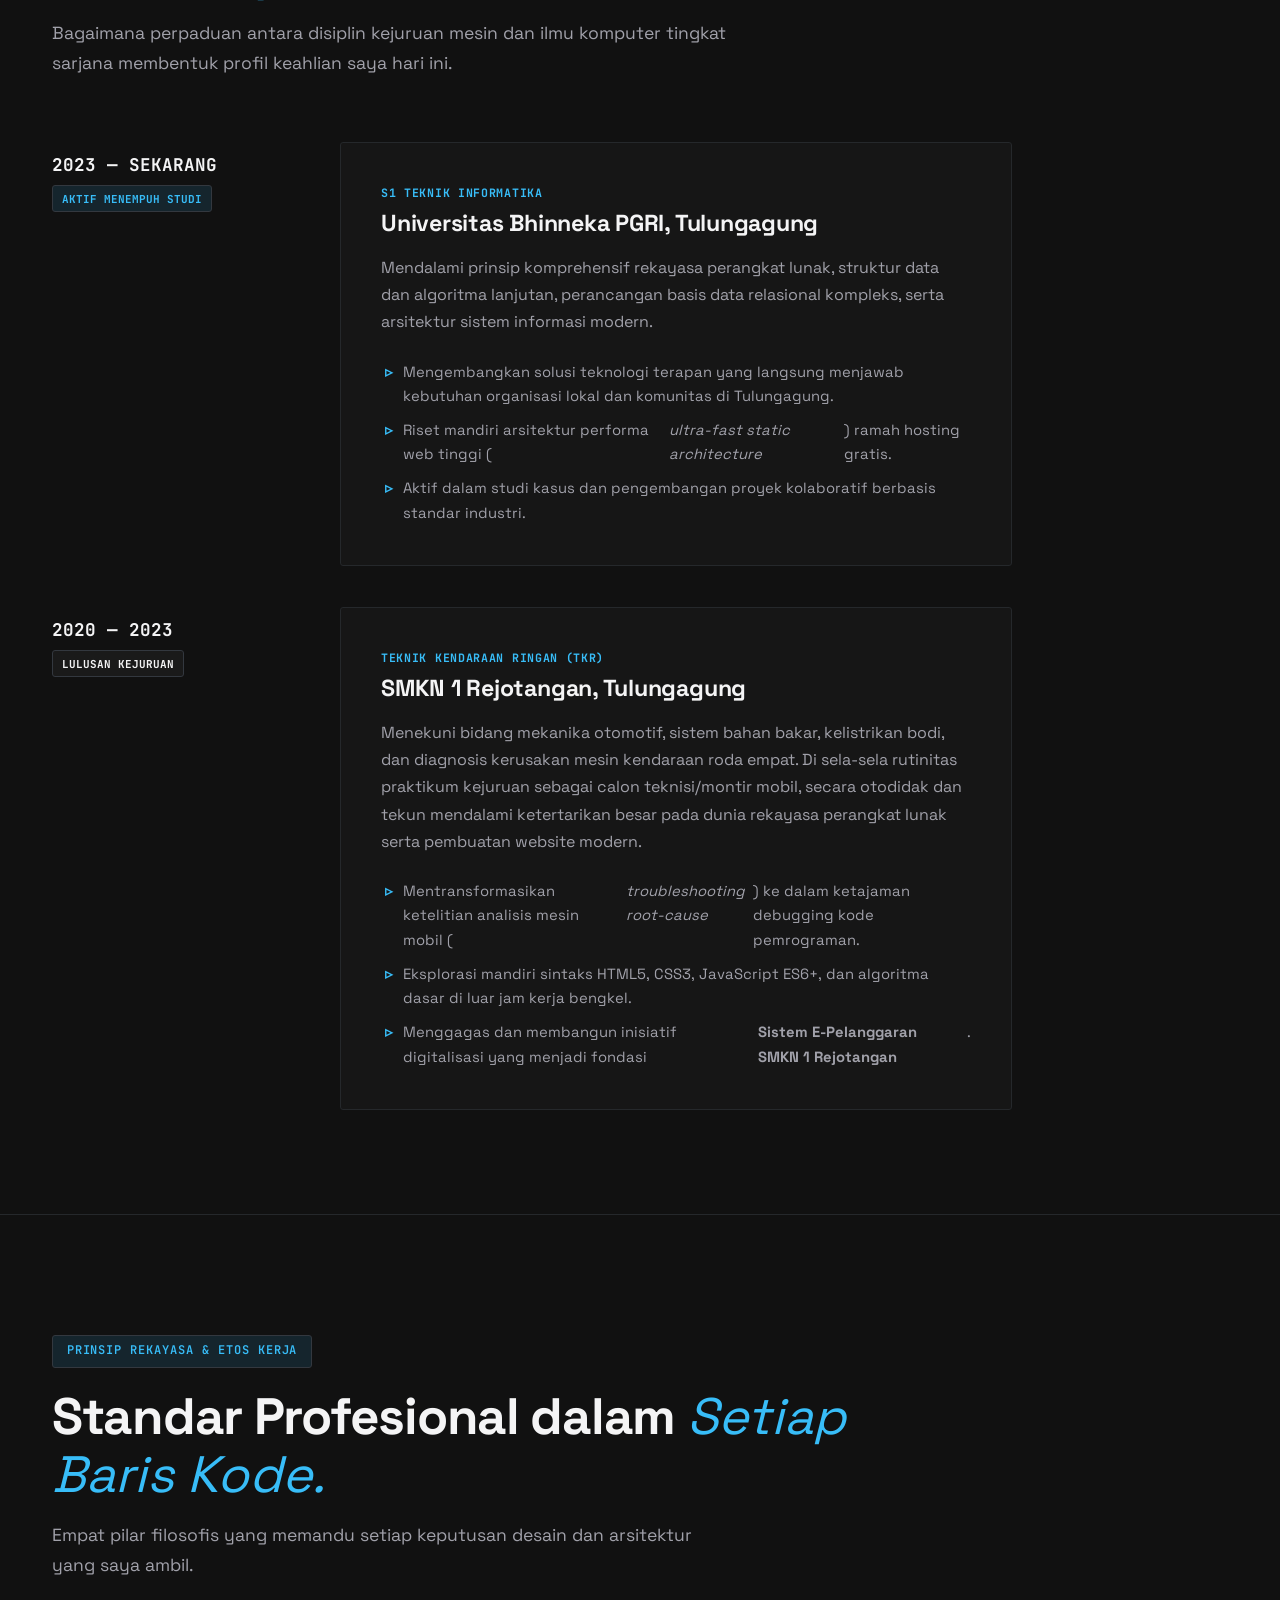
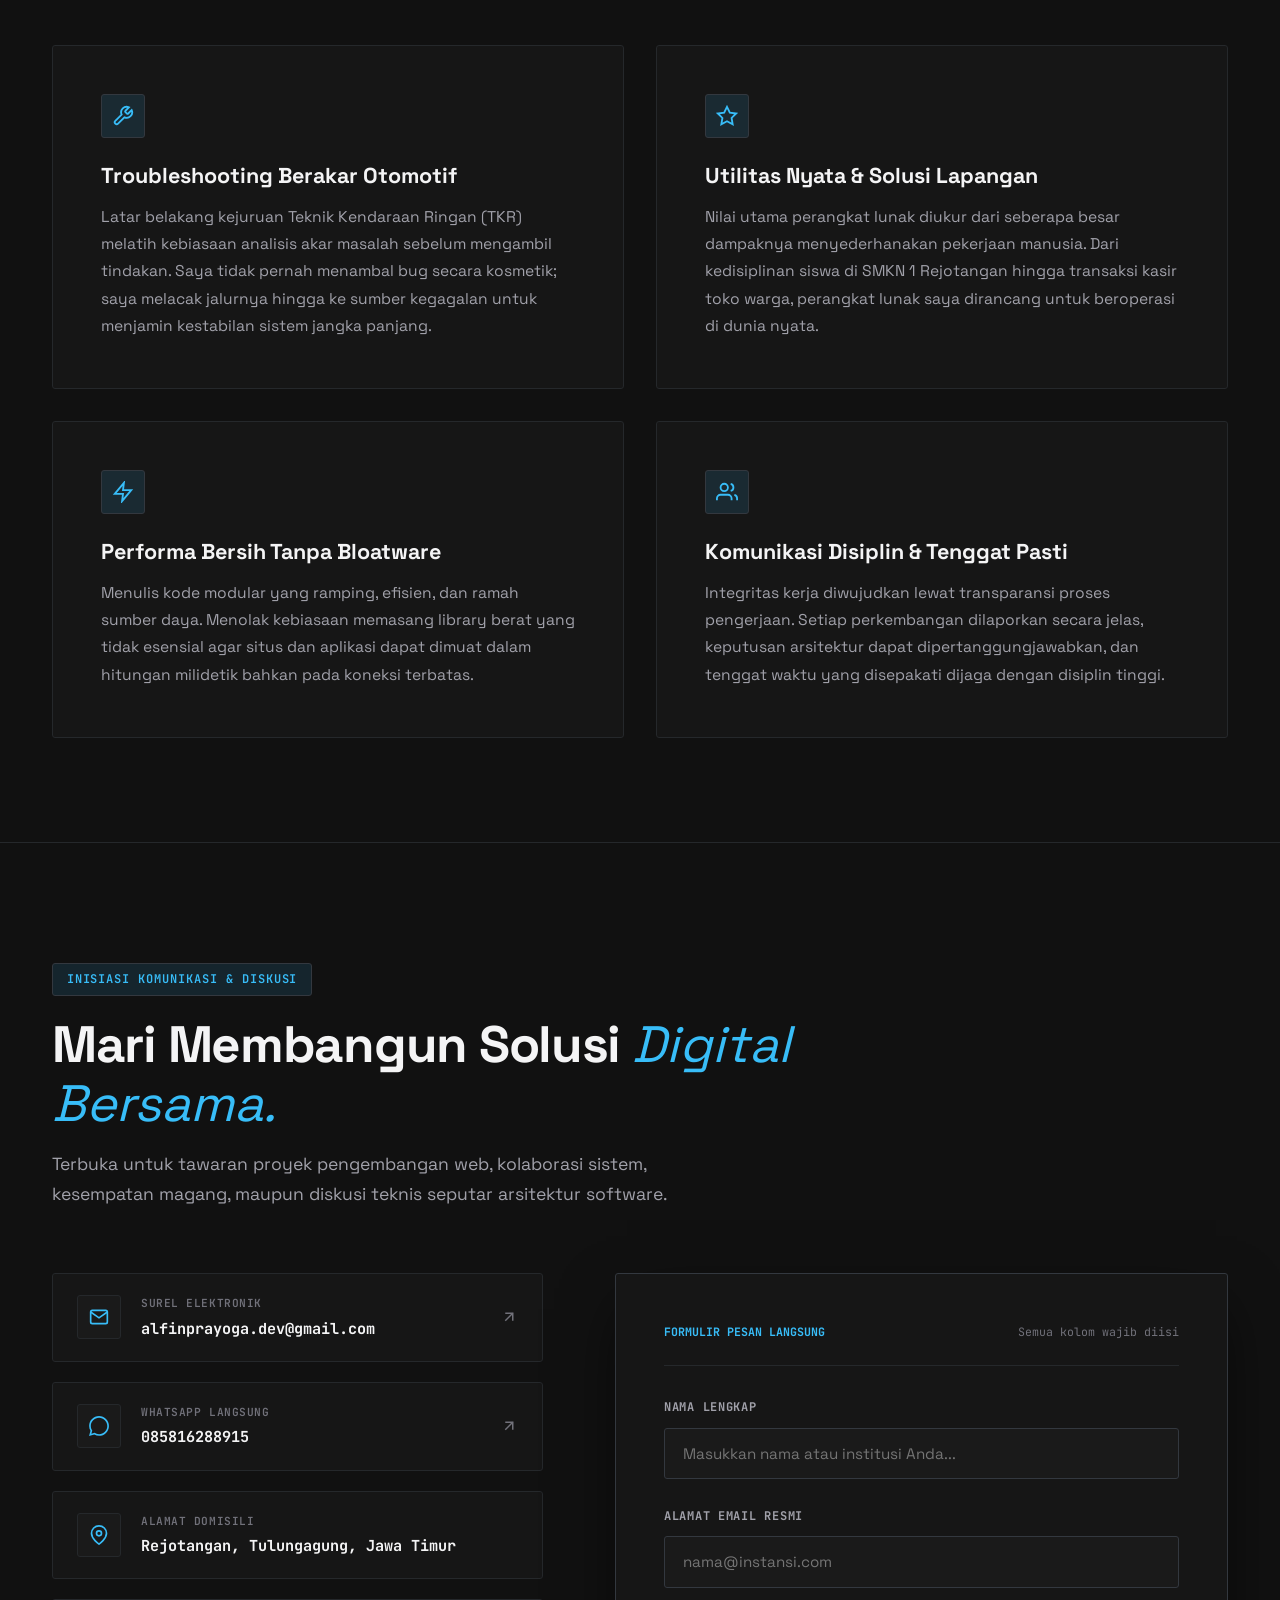
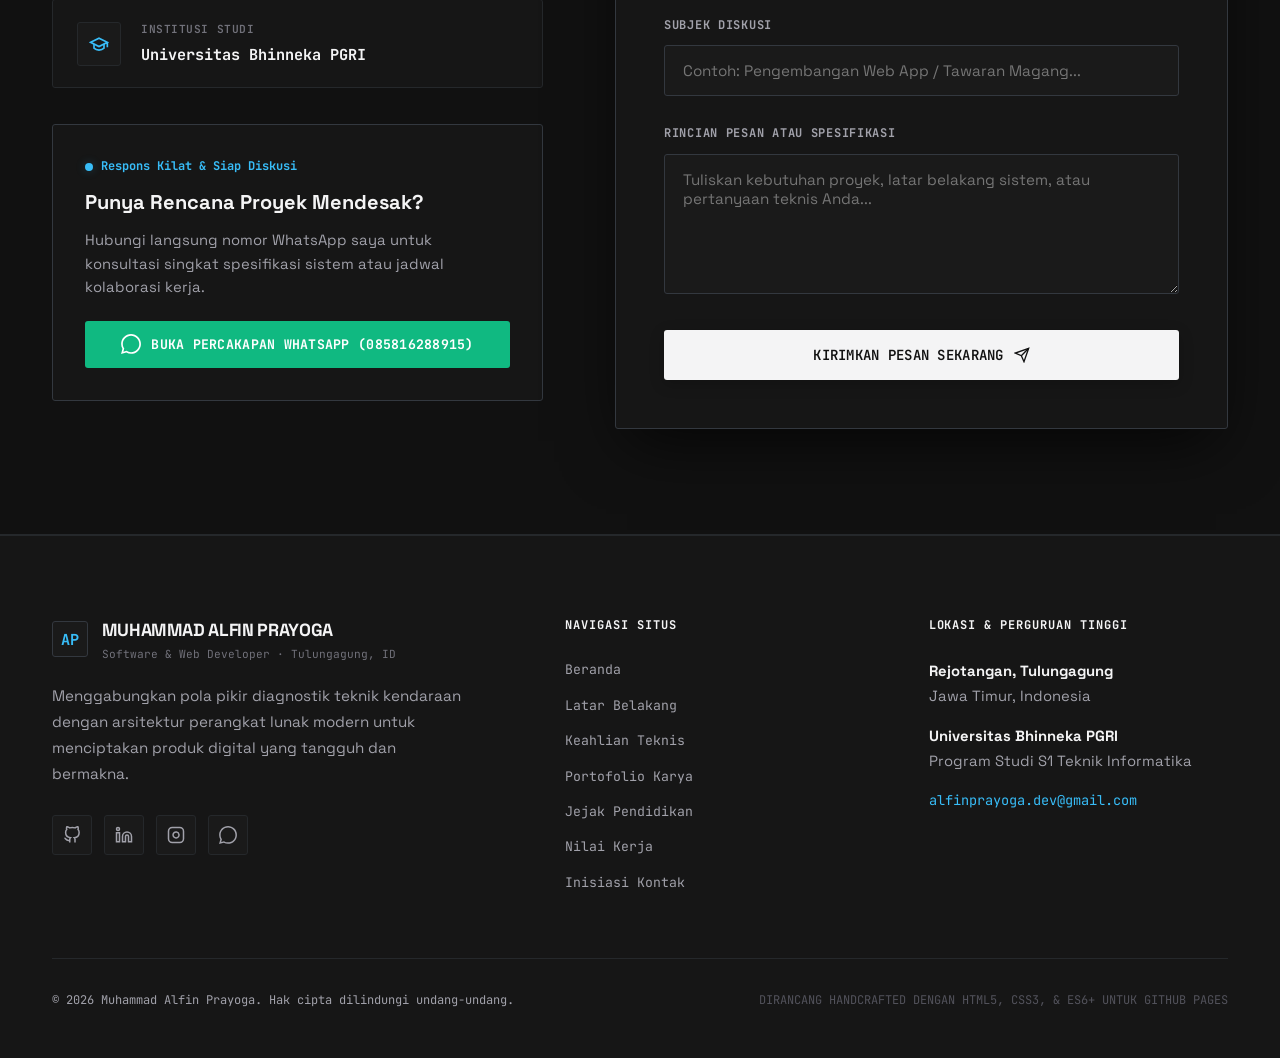
==== commit 03ef75ff: "feat: rilis website portofolio Muhammad Alfin Prayoga" ====
--- a/index.html
+++ b/index.html
@@ -3,36 +3,36 @@
 <head>
   <meta charset="UTF-8">
   <meta name="viewport" content="width=device-width, initial-scale=1.0">
-  <title>Muhammad Alfin Prayoga | Software & Web Developer</title>
+  <title>Muhammad Alfin Prayoga &mdash; Software & Web Developer</title>
   
   <!-- SEO Meta Tags -->
-  <meta name="description" content="Portofolio resmi Muhammad Alfin Prayoga - Software dan Web Developer dari Rejotangan, Tulungagung, Jawa Timur. Mahasiswa Universitas Bhinneka PGRI.">
-  <meta name="keywords" content="Muhammad Alfin Prayoga, Software Developer, Web Developer, Universitas Bhinneka PGRI, Tulungagung, Rejotangan, Frontend Developer, Fullstack Developer">
+  <meta name="description" content="Portofolio resmi Muhammad Alfin Prayoga — Software dan Web Developer dari Rejotangan, Tulungagung, Jawa Timur. Mahasiswa S1 Teknik Informatika Universitas Bhinneka PGRI dengan latar belakang kejuruan Teknik Kendaraan Ringan.">
+  <meta name="keywords" content="Muhammad Alfin Prayoga, Software Developer, Web Developer, Universitas Bhinneka PGRI, SMKN 1 Rejotangan, Tulungagung, Laravel, Vue 3, Java, Desktop POS">
   <meta name="author" content="Muhammad Alfin Prayoga">
   <meta name="robots" content="index, follow">
 
-  <!-- Open Graph / Facebook / LinkedIn -->
+  <!-- Open Graph / Social Media -->
   <meta property="og:type" content="website">
   <meta property="og:url" content="https://alfinprayoga.github.io/portofolio/">
-  <meta property="og:title" content="Muhammad Alfin Prayoga | Software & Web Developer">
-  <meta property="og:description" content="Portofolio profesional Muhammad Alfin Prayoga - Mahasiswa Universitas Bhinneka PGRI berfokus pada software development dan web modern.">
+  <meta property="og:title" content="Muhammad Alfin Prayoga &mdash; Software & Web Developer">
+  <meta property="og:description" content="Koleksi karya rekayasa perangkat lunak dan sistem web teruji oleh Muhammad Alfin Prayoga.">
   <meta property="og:image" content="assets/images/profile.jpg">
 
   <!-- Twitter Meta -->
   <meta name="twitter:card" content="summary_large_image">
-  <meta name="twitter:title" content="Muhammad Alfin Prayoga | Software & Web Developer">
-  <meta name="twitter:description" content="Portofolio profesional Muhammad Alfin Prayoga - Software & Web Developer dari Rejotangan, Tulungagung.">
+  <meta name="twitter:title" content="Muhammad Alfin Prayoga &mdash; Software & Web Developer">
+  <meta name="twitter:description" content="Portofolio resmi Muhammad Alfin Prayoga — Software & Web Developer dari Rejotangan, Tulungagung.">
   <meta name="twitter:image" content="assets/images/profile.jpg">
 
-  <!-- Google Fonts -->
+  <!-- DevSync Architectural Google Fonts (Space Grotesk + JetBrains Mono) -->
   <link rel="preconnect" href="https://fonts.googleapis.com">
   <link rel="preconnect" href="https://fonts.gstatic.com" crossorigin>
-  <link href="https://fonts.googleapis.com/css2?family=JetBrains+Mono:wght@400;500;600;700&family=Plus+Jakarta+Sans:wght@300;400;500;600;700;800&display=swap" rel="stylesheet">
-
-  <!-- Stylesheets -->
-  <link rel="stylesheet" href="css/style.css">
-  <link rel="stylesheet" href="css/animations.css">
-  <link rel="stylesheet" href="css/responsive.css">
+  <link href="https://fonts.googleapis.com/css2?family=JetBrains+Mono:wght@400;500;600;700&family=Space+Grotesk:wght@400;500;600;700&display=swap" rel="stylesheet">
+
+  <!-- Stylesheets with version cache-bust -->
+  <link rel="stylesheet" href="css/style.css?v=3.0">
+  <link rel="stylesheet" href="css/animations.css?v=3.0">
+  <link rel="stylesheet" href="css/responsive.css?v=3.0">
 
   <!-- Structured Data JSON-LD -->
   <script type="application/ld+json">
@@ -40,8 +40,17 @@
     "@context": "https://schema.org",
     "@type": "Person",
     "name": "Muhammad Alfin Prayoga",
-    "jobTitle": "Software and Web Developer",
-    "alumniOf": "Universitas Bhinneka PGRI",
+    "jobTitle": "Software & Web Developer",
+    "alumniOf": [
+      {
+        "@type": "CollegeOrUniversity",
+        "name": "Universitas Bhinneka PGRI"
+      },
+      {
+        "@type": "EducationalOrganization",
+        "name": "SMKN 1 Rejotangan"
+      }
+    ],
     "address": {
       "@type": "PostalAddress",
       "addressLocality": "Rejotangan",
@@ -54,20 +63,26 @@
 </head>
 <body>
 
-  <!-- Particle Canvas Background -->
-  <canvas id="particles-canvas"></canvas>
-
-  <!-- Ambient Glowing Orbs -->
-  <div class="ambient-glow glow-1"></div>
-  <div class="ambient-glow glow-2"></div>
-  <div class="ambient-glow glow-3"></div>
-
-  <!-- Navigation Bar -->
+  <!-- Top Reading Scroll Progress Bar -->
+  <div id="scroll-progress" class="scroll-progress-bar"></div>
+
+  <!-- Subtle Architectural Grid Background -->
+  <div class="site-grid-lines" aria-hidden="true">
+    <div class="grid-line"></div>
+    <div class="grid-line"></div>
+    <div class="grid-line"></div>
+    <div class="grid-line"></div>
+  </div>
+
+  <!-- NAVIGATION BAR -->
   <header class="navbar" id="navbar">
     <div class="container nav-container">
-      <a href="#home" class="nav-logo" aria-label="Beranda Alfin Prayoga">
-        <span class="logo-badge">AP</span>
-        <span>Alfin<span class="gradient-text">.dev</span></span>
+      <a href="#home" class="nav-brand" aria-label="Alfin Prayoga - Beranda">
+        <span class="brand-monogram">AP</span>
+        <div class="brand-text">
+          <span class="brand-name">Alfin Prayoga</span>
+          <span class="brand-sub">Workshop &middot; Software</span>
+        </div>
       </a>
 
       <!-- Desktop & Mobile Menu -->
@@ -77,19 +92,29 @@
         <a href="#skills" class="nav-link">Keahlian</a>
         <a href="#projects" class="nav-link">Portofolio</a>
         <a href="#education" class="nav-link">Pendidikan</a>
+        <a href="#principles" class="nav-link">Nilai Kerja</a>
         <a href="#contact" class="nav-link">Kontak</a>
       </nav>
 
-      <!-- Action Buttons -->
+      <!-- Action & Meta Indicators -->
       <div class="nav-actions">
+        <!-- Live Tulungagung Clock -->
+        <div class="nav-clock" id="nav-time" title="Waktu Lokal Tulungagung, Jawa Timur (WIB)">
+          <span class="clock-dot"></span>
+          <span id="tulungagung-clock">--:--:-- WIB</span>
+        </div>
+
+        <!-- Status Indicator -->
+        <div class="nav-status">
+          <span class="status-pulse"></span>
+          <span class="status-text">Tersedia</span>
+        </div>
+
+        <!-- Theme Toggle Button -->
         <button class="theme-toggle-btn" id="theme-toggle" aria-label="Ganti Tema Gelap / Terang">
-          <!-- Sun Icon for Light Mode -->
           <svg class="icon-sun" viewBox="0 0 24 24" fill="none" stroke="currentColor" stroke-width="2"><circle cx="12" cy="12" r="5"/><line x1="12" y1="1" x2="12" y2="3"/><line x1="12" y1="21" x2="12" y2="23"/><line x1="4.22" y1="4.22" x2="5.64" y2="5.64"/><line x1="18.36" y1="18.36" x2="19.78" y2="19.78"/><line x1="1" y1="12" x2="3" y2="12"/><line x1="21" y1="12" x2="23" y2="12"/><line x1="4.22" y1="19.78" x2="5.64" y2="18.36"/><line x1="18.36" y1="5.64" x2="19.78" y2="4.22"/></svg>
-          <!-- Moon Icon for Dark Mode -->
           <svg class="icon-moon" viewBox="0 0 24 24" fill="none" stroke="currentColor" stroke-width="2"><path d="M21 12.79A9 9 0 1 1 11.21 3 7 7 0 0 0 21 12.79z"/></svg>
         </button>
-
-        <a href="#contact" class="btn btn-primary btn-sm" style="display: none;">Hubungi</a>
 
         <!-- Hamburger Icon for Mobile -->
         <button class="hamburger" id="hamburger" aria-label="Buka Menu Navigasi">
@@ -108,678 +133,1150 @@
   <main>
 
     <!-- ===================================================================
-         HERO SECTION
+         HERO SECTION (Editorial Asymmetric Magazine Layout)
          =================================================================== -->
     <section class="hero-section" id="home">
-      <div class="container hero-grid">
-        <!-- Hero Text & CTA -->
-        <div class="hero-content">
-          <div class="hero-badge">
-            <span class="status-dot"></span>
-            <span>Tersedia untuk Proyek & Kolaborasi</span>
-          </div>
-
-          <p class="hero-greeting">Selamat Datang — Saya</p>
-          <h1 class="hero-name">
-            Muhammad <span class="gradient-text">Alfin Prayoga</span>
-          </h1>
-
-          <div class="hero-typing-wrap">
-            <span>Spesialisasi: &nbsp;</span>
-            <span class="typing-text" id="typing-text">Software Developer</span>
-            <span class="typing-cursor"></span>
-          </div>
-
-          <p class="hero-description">
-            Mahasiswa Teknik Informatika di <strong>Universitas Bhinneka PGRI</strong> yang berdedikasi membangun aplikasi web modern yang cepat, andal, dan memiliki estetika visual premium. Berdomisili di <strong>Rejotangan, Tulungagung, Jawa Timur</strong>.
-          </p>
-
-          <div class="hero-cta">
-            <a href="#projects" class="btn btn-primary">
-              <svg viewBox="0 0 24 24" fill="none" stroke="currentColor" stroke-width="2"><polygon points="5 3 19 12 5 21 5 3"/></svg>
-              Lihat Karya Proyek
-            </a>
-            <a href="#contact" class="btn btn-secondary">
-              <svg viewBox="0 0 24 24" fill="none" stroke="currentColor" stroke-width="2"><path d="M4 4h16c1.1 0 2 .9 2 2v12c0 1.1-.9 2-2 2H4c-1.1 0-2-.9-2-2V6c0-1.1.9-2 2-2z"/><polyline points="22,6 12,13 2,6"/></svg>
-              Hubungi Sekarang
-            </a>
-          </div>
-
-          <!-- Social Media Icons -->
-          <div class="hero-socials">
-            <a href="https://github.com/alfinprayoga" target="_blank" rel="noopener noreferrer" class="social-link" aria-label="GitHub Profile">
-              <svg viewBox="0 0 24 24" fill="none" stroke="currentColor" stroke-width="2"><path d="M9 19c-5 1.5-5-2.5-7-3m14 6v-3.87a3.37 3.37 0 00-.94-2.61c3.14-.35 6.44-1.54 6.44-7A5.44 5.44 0 0020 4.77 5.07 5.07 0 0019.91 1S18.73.65 16 2.48a13.38 13.38 0 00-7 0C6.27.65 5.09 1 5.09 1A5.07 5.07 0 005 4.77a5.44 5.44 0 00-1.5 3.78c0 5.42 3.3 6.61 6.44 7A3.37 3.37 0 009 18.13V22"/></svg>
-            </a>
-            <a href="https://linkedin.com/in/alfinprayoga" target="_blank" rel="noopener noreferrer" class="social-link" aria-label="LinkedIn Profile">
-              <svg viewBox="0 0 24 24" fill="none" stroke="currentColor" stroke-width="2"><path d="M16 8a6 6 0 0 1 6 6v7h-4v-7a2 2 0 0 0-2-2 2 2 0 0 0-2 2v7h-4v-7a6 6 0 0 1 6-6z"/><rect x="2" y="9" width="4" height="12"/><circle cx="4" cy="4" r="2"/></svg>
-            </a>
-            <a href="https://instagram.com/alfinprayoga" target="_blank" rel="noopener noreferrer" class="social-link" aria-label="Instagram Profile">
-              <svg viewBox="0 0 24 24" fill="none" stroke="currentColor" stroke-width="2"><rect x="2" y="2" width="20" height="20" rx="5" ry="5"/><path d="M16 11.37A4 4 0 1 1 12.63 8 4 4 0 0 1 16 11.37z"/><line x1="17.5" y1="6.5" x2="17.51" y2="6.5"/></svg>
-            </a>
-            <a href="mailto:alfinprayoga.dev@gmail.com" class="social-link" aria-label="Email Alfin">
-              <svg viewBox="0 0 24 24" fill="none" stroke="currentColor" stroke-width="2"><path d="M4 4h16c1.1 0 2 .9 2 2v12c0 1.1-.9 2-2 2H4c-1.1 0-2-.9-2-2V6c0-1.1.9-2 2-2z"/><polyline points="22,6 12,13 2,6"/></svg>
-            </a>
-          </div>
-        </div>
-
-        <!-- Hero Avatar Showcase -->
-        <div class="hero-visual">
-          <div class="avatar-frame">
-            <div class="avatar-inner">
-              <img src="assets/images/profile.jpg" alt="Muhammad Alfin Prayoga - Software and Web Developer" width="400" height="400">
-            </div>
-
-            <!-- Floating Badges -->
-            <div class="floating-badge badge-top">
-              <span class="badge-icon icon-code">
-                <svg viewBox="0 0 24 24" fill="none" stroke="currentColor" stroke-width="2.2"><polyline points="16 18 22 12 16 6"/><polyline points="8 6 2 12 8 18"/></svg>
-              </span>
-              <span>Laravel & Vue 3</span>
-            </div>
-
-            <div class="floating-badge badge-bottom">
-              <span class="badge-icon icon-edu">
-                <svg viewBox="0 0 24 24" fill="none" stroke="currentColor" stroke-width="2"><path d="M22 10v6M2 10l10-5 10 5-10 5z"/><path d="M6 12v5c3 3 9 3 12 0v-5"/></svg>
-              </span>
-              <span>Univ. Bhinneka PGRI</span>
-            </div>
-          </div>
-        </div>
+      <div class="container hero-container">
+        
+        <!-- Top Editorial Meta Bar -->
+        <div class="hero-meta-bar">
+          <div class="meta-item">
+            <span class="meta-label">PORTFOLIO</span>
+            <span class="meta-val">OFFICIAL ARCHIVE</span>
+          </div>
+          <div class="meta-item">
+            <span class="meta-label">COORDINATES</span>
+            <span class="meta-val">08°12'S 112°00'E &middot; REJOTANGAN</span>
+          </div>
+          <div class="meta-item meta-hide-mobile">
+            <span class="meta-label">DISCIPLINE</span>
+            <span class="meta-val">SOFTWARE &middot; FULLSTACK WEB &middot; DESKTOP</span>
+          </div>
+          <div class="meta-item meta-hide-mobile">
+            <span class="meta-label">STATUS</span>
+            <span class="meta-val highlight-status">OPEN FOR COMMISSION</span>
+          </div>
+        </div>
+
+        <div class="hero-main-grid">
+          <!-- Left Column: Typography & Intent -->
+          <div class="hero-content">
+            <div class="hero-lead-badge">
+              <span class="lead-pill">TKR ALUMNI &rarr; INFORMATICS S1</span>
+              <span class="lead-note">Logika Bengkel ke Arsitektur Kode</span>
+            </div>
+
+            <h1 class="hero-title">
+              <span class="hero-title-sub">Muhammad</span>
+              <span class="hero-title-main">Alfin <em>Prayoga.</em></span>
+            </h1>
+
+            <div class="hero-specialty">
+              <span class="spec-label">Fokus Rekayasa:</span>
+              <div class="spec-typing-box">
+                <span class="typing-text" id="typing-text">Software Developer</span>
+                <span class="typing-cursor"></span>
+              </div>
+            </div>
+
+            <p class="hero-manifesto">
+              Mengawali ketertarikan logika dari dunia presisi <strong>Teknik Kendaraan Ringan (TKR) SMKN 1 Rejotangan</strong> &mdash; menganalisis sistem mekanik dan kelistrikan mobil &mdash; hingga mentransformasikannya menjadi fondasi rekayasa perangkat lunak modern di <strong>Universitas Bhinneka PGRI</strong>. Membangun sistem web dan aplikasi desktop dengan orientasi keandalan operasional nyata.
+            </p>
+
+            <div class="hero-actions">
+              <a href="#projects" class="btn btn-primary">
+                <span>Eksplorasi Karya</span>
+                <svg viewBox="0 0 24 24" fill="none" stroke="currentColor" stroke-width="2"><line x1="7" y1="17" x2="17" y2="7"/><polyline points="7 7 17 7 17 17"/></svg>
+              </a>
+              <a href="#contact" class="btn btn-secondary">
+                <span>Inisiasi Diskusi</span>
+                <svg viewBox="0 0 24 24" fill="none" stroke="currentColor" stroke-width="2"><path d="M4 4h16c1.1 0 2 .9 2 2v12c0 1.1-.9 2-2 2H4c-1.1 0-2-.9-2-2V6c0-1.1.9-2 2-2z"/><polyline points="22,6 12,13 2,6"/></svg>
+              </a>
+            </div>
+
+            <!-- Social Media Channels with Mono Labels -->
+            <div class="hero-channels">
+              <span class="channels-title">JARINGAN:</span>
+              <div class="channels-list">
+                <a href="https://github.com/alfinprayoga" target="_blank" rel="noopener noreferrer" class="channel-link" aria-label="GitHub Profile">
+                  <span class="channel-abbr">GH</span>
+                  <span class="channel-name">GitHub</span>
+                </a>
+                <a href="https://linkedin.com/in/alfinprayoga" target="_blank" rel="noopener noreferrer" class="channel-link" aria-label="LinkedIn Profile">
+                  <span class="channel-abbr">LI</span>
+                  <span class="channel-name">LinkedIn</span>
+                </a>
+                <a href="https://www.instagram.com/_alpinp?dlrf=cnR4ejd5c2Z1Zjdw" target="_blank" rel="noopener noreferrer" class="channel-link" aria-label="Instagram Profile">
+                  <span class="channel-abbr">IG</span>
+                  <span class="channel-name">Instagram</span>
+                </a>
+                <a href="https://wa.me/6285816288915?text=Halo%20Muhammad%20Alfin%20Prayoga!%20Saya%20tertarik%20dengan%20portofolio%20Anda." target="_blank" rel="noopener noreferrer" class="channel-link" aria-label="WhatsApp Profile">
+                  <span class="channel-abbr">WA</span>
+                  <span class="channel-name">WhatsApp</span>
+                </a>
+              </div>
+            </div>
+          </div>
+
+          <!-- Right Column: Editorial Portrait Showcase -->
+          <div class="hero-visual">
+            <div class="plate-wrapper">
+              <div class="plate-corner corner-tl">+</div>
+              <div class="plate-corner corner-tr">+</div>
+              <div class="plate-corner corner-bl">+</div>
+              <div class="plate-corner corner-br">+</div>
+
+              <div class="portrait-plate">
+                <div class="plate-header">
+                  <span class="plate-spec">ARCHIVE PORTRAIT</span>
+                  <span class="plate-tag">EDITION 2026</span>
+                </div>
+
+                <div class="plate-image-box">
+                  <img src="assets/images/profile.jpg" alt="Muhammad Alfin Prayoga &mdash; Software & Web Developer" width="460" height="580" loading="eager">
+                  <div class="plate-lens-glare"></div>
+                </div>
+
+                <div class="plate-footer">
+                  <div class="plate-meta-row">
+                    <span class="plate-name">Muhammad Alfin Prayoga</span>
+                    <span class="plate-status-badge">TERUJI LAPANGAN</span>
+                  </div>
+                  <div class="plate-tech-row">
+                    <span>STACK: LARAVEL &bull; VUE 3 &bull; JAVA &bull; MYSQL</span>
+                  </div>
+                </div>
+              </div>
+
+              <!-- Workshop Metadata Tag -->
+              <div class="plate-side-annotation">
+                <span>SMKN 1 REJOTANGAN (TKR) &rarr; UNIV. BHINNEKA PGRI (TI)</span>
+              </div>
+            </div>
+          </div>
+        </div>
+
       </div>
     </section>
 
     <!-- ===================================================================
-         ABOUT ME SECTION
+         SECTION 01: ABOUT & ORIGIN (The Mechanical to Digital Journey)
          =================================================================== -->
-    <section id="about">
+    <section class="section-editorial" id="about">
       <div class="container">
-        <div class="section-header">
-          <span class="section-badge">Tentang Saya</span>
-          <h2 class="section-title">Dedikasi Pada <span class="gradient-text">Kode Berkualitas</span></h2>
-          <p class="section-subtitle">
-            Kombinasi antara logika rekayasa perangkat lunak dan kepekaan visual untuk menciptakan solusi digital berdampak nyata.
-          </p>
-        </div>
-
-        <div class="about-grid">
-          <!-- Portrait with Location Overlay -->
-          <div class="about-card-portrait reveal">
-            <img src="assets/images/profile.jpg" alt="Muhammad Alfin Prayoga" loading="lazy">
-            <div class="about-portrait-overlay">
-              <span class="location-tag">
-                <svg width="16" height="16" viewBox="0 0 24 24" fill="none" stroke="currentColor" stroke-width="2"><path d="M21 10c0 7-9 13-9 13s-9-6-9-13a9 9 0 0 1 18 0z"/><circle cx="12" cy="10" r="3"/></svg>
-                Rejotangan, Tulungagung, Jawa Timur
-              </span>
-            </div>
-          </div>
-
-          <!-- Narrative & Information -->
-          <div class="about-content reveal reveal-delay-1">
-            <h3>Solusi Perangkat Lunak Teruji & Berdampak Nyata</h3>
-            <p class="about-text">
-              Saya adalah seorang <strong>Software & Web Developer</strong> yang saat ini menempuh studi S1 Teknik Informatika di <strong>Universitas Bhinneka PGRI</strong>. Saya berfokus pada perancangan sistem informasi berbasis web maupun aplikasi desktop yang tangguh, efisien, dan siap diimplementasikan di lingkungan kerja nyata.
-            </p>
-            <p class="about-text">
-              Pengalaman nyata saya meliputi pengembangan <strong>Sistem E-Pelanggaran di SMKN 1 Rejotangan</strong> menggunakan backend <strong>Laravel</strong> dan frontend <strong>Vue 3</strong> untuk memfasilitasi pencatatan kedisiplinan siswa selama masa magang, serta merancang dan mengimplementasikan <strong>Sistem Kasir Point of Sale (POS) berbasis Java</strong> yang telah aktif digunakan dalam operasional harian beberapa toko kelontong di daerah Rejotangan, Tulungagung.
-            </p>
-
-            <!-- Quick Information Meta Cards -->
-            <div class="about-info-grid">
-              <div class="info-item">
-                <div class="info-icon">
-                  <svg viewBox="0 0 24 24" fill="none" stroke="currentColor" stroke-width="2"><path d="M22 10v6M2 10l10-5 10 5-10 5z"/><path d="M6 12v5c3 3 9 3 12 0v-5"/></svg>
-                </div>
-                <div class="info-meta">
-                  <span>Pendidikan</span>
-                  <strong>Univ. Bhinneka PGRI</strong>
-                </div>
-              </div>
-
-              <div class="info-item">
-                <div class="info-icon">
-                  <svg viewBox="0 0 24 24" fill="none" stroke="currentColor" stroke-width="2"><path d="M21 10c0 7-9 13-9 13s-9-6-9-13a9 9 0 0 1 18 0z"/><circle cx="12" cy="10" r="3"/></svg>
-                </div>
-                <div class="info-meta">
-                  <span>Lokasi</span>
-                  <strong>Rejotangan, Tulungagung</strong>
-                </div>
-              </div>
-
-              <div class="info-item">
-                <div class="info-icon">
-                  <svg viewBox="0 0 24 24" fill="none" stroke="currentColor" stroke-width="2"><polygon points="12 2 15.09 8.26 22 9.27 17 14.14 18.18 21.02 12 17.77 5.82 21.02 7 14.14 2 9.27 8.91 8.26 12 2"/></svg>
-                </div>
-                <div class="info-meta">
-                  <span>Status</span>
-                  <strong>Tersedia Freelance / Magang</strong>
-                </div>
-              </div>
-
-              <div class="info-item">
-                <div class="info-icon">
-                  <svg viewBox="0 0 24 24" fill="none" stroke="currentColor" stroke-width="2"><polyline points="16 18 22 12 16 6"/><polyline points="8 6 2 12 8 18"/></svg>
-                </div>
-                <div class="info-meta">
-                  <span>Fokus</span>
-                  <strong>Software & Web Dev</strong>
-                </div>
-              </div>
-            </div>
-
-            <!-- Stats Counter Grid -->
-            <div class="stats-grid">
-              <div class="stat-card">
-                <span class="stat-number" data-target="15" data-suffix="+">0</span>
-                <span class="stat-label">Proyek Diselesaikan</span>
-              </div>
-              <div class="stat-card">
-                <span class="stat-number" data-target="3" data-suffix="+">0</span>
-                <span class="stat-label">Tahun Pemrograman</span>
-              </div>
-              <div class="stat-card">
-                <span class="stat-number" data-target="100" data-suffix="%">0</span>
-                <span class="stat-label">Komitmen Hasil</span>
-              </div>
-            </div>
-
-          </div>
-        </div>
+        
+        <!-- Section Header with Architectural Index -->
+        <div class="editorial-header">
+          <div class="section-tag-strip">
+            <span class="section-category">LATAR BELAKANG &amp; FILOSOFI</span>
+          </div>
+          <h2 class="section-title-editorial">
+            Dari Bongkar Mesin Mobil ke Arsitektur <em>Perangkat Lunak.</em>
+          </h2>
+        </div>
+
+        <div class="about-editorial-grid">
+          <!-- Left Column: Striking Pull Quote Card -->
+          <div class="about-quote-col reveal">
+            <div class="manifesto-card">
+              <div class="quote-mark">&ldquo;</div>
+              <blockquote class="manifesto-quote">
+                Di bengkel otomotif, kerusakan mesin tidak pernah bisa diselesaikan hanya dengan memoles cat bodi mobil. Anda harus membongkar, mengukur celah klep, mendiagnosis arus kelistrikan, dan menguji di bawah beban. Saya membangun perangkat lunak dengan disiplin mekanik yang persis sama: <em>logis, terukur, dan tahan uji.</em>
+              </blockquote>
+              <div class="manifesto-author">
+                <strong>Muhammad Alfin Prayoga</strong>
+                <span>Alumni TKR SMKN 1 Rejotangan &middot; Mahasiswa TI Univ. Bhinneka PGRI</span>
+              </div>
+            </div>
+
+            <!-- Quick Specs Info Table -->
+            <div class="about-spec-table">
+              <div class="spec-row">
+                <span class="spec-key">PENDIDIKAN AKTIF</span>
+                <span class="spec-val">S1 Teknik Informatika, Universitas Bhinneka PGRI</span>
+              </div>
+              <div class="spec-row">
+                <span class="spec-key">ALMAMATER KEJURUAN</span>
+                <span class="spec-val">SMKN 1 Rejotangan &mdash; Teknik Kendaraan Ringan (TKR)</span>
+              </div>
+              <div class="spec-row">
+                <span class="spec-key">LOKASI DOMISILI</span>
+                <span class="spec-val">Rejotangan, Tulungagung, Jawa Timur</span>
+              </div>
+              <div class="spec-row">
+                <span class="spec-key">STATUS PROFESIONAL</span>
+                <span class="spec-val highlight-val">Tersedia untuk Magang / Kontrak / Proyek Web</span>
+              </div>
+            </div>
+          </div>
+
+          <!-- Right Column: In-depth Narrative & Quantitative Impact -->
+          <div class="about-narrative-col reveal reveal-delay-1">
+            <div class="narrative-content">
+              <p class="narrative-p lead-p">
+                Latar belakang saya bukanlah jalur konvensional lulusan komputer murni sejak awal. Semasa menempuh pendidikan kejuruan di <strong>SMKN 1 Rejotangan dengan jurusan Teknik Kendaraan Ringan (TKR)</strong>, hari-hari saya dihabiskan bergelut dengan mesin mobil, sistem pengapian, dan perkakas bengkel.
+              </p>
+              <p class="narrative-p">
+                Di sela-sela rutinitas praktikum kejuruan otomotif tersebut, ketertarikan saya pada logika sistem membawa saya secara mandiri dan tekun mendalami dunia rekayasa perangkat lunak dan pemrograman web. Pola pikir mekanik otomotif yang terbiasa dengan <em>root cause analysis</em> (mencari sumber gangguan mesin sampai ke komponen terdalam) ternyata menjadi bekal paling berharga saat mendebug kode yang kompleks.
+              </p>
+              <p class="narrative-p">
+                Kini di bangku kuliah <strong>Universitas Bhinneka PGRI Tulungagung</strong>, kombinasi ketajaman analisis praktis dan fondasi teoritis ilmu komputer menghasilkan solusi nyata: mulai dari digitalisasi sistem kesiswaan <strong>E-Pelanggaran di SMKN 1 Rejotangan</strong> menggunakan Laravel & Vue 3, hingga sistem <strong>Kasir POS Toko Kelontong</strong> berbasis Java yang beroperasi nyata di Rejotangan.
+              </p>
+            </div>
+
+            <!-- Quantitative Impact Metrics -->
+            <div class="metrics-editorial-strip">
+              <div class="metric-block">
+                <div class="metric-top">
+                  <span class="metric-number stat-number" data-target="15" data-suffix="+">0</span>
+                </div>
+                <div class="metric-bottom">
+                  <span class="metric-label">Solusi &amp; Proyek Selesai</span>
+                  <span class="metric-desc">Web app, sistem desktop, dan utilitas lapangan.</span>
+                </div>
+              </div>
+
+              <div class="metric-block">
+                <div class="metric-top">
+                  <span class="metric-number stat-number" data-target="3" data-suffix="+">0</span>
+                </div>
+                <div class="metric-bottom">
+                  <span class="metric-label">Tahun Pemrograman Mandiri</span>
+                  <span class="metric-desc">Fokus pada stack teruji tanpa dependensi rapuh.</span>
+                </div>
+              </div>
+
+              <div class="metric-block">
+                <div class="metric-top">
+                  <span class="metric-number stat-number" data-target="100" data-suffix="%">0</span>
+                </div>
+                <div class="metric-bottom">
+                  <span class="metric-label">Dedikasi &amp; Keandalan</span>
+                  <span class="metric-desc">Komitmen penuh pada tenggat dan performa kode.</span>
+                </div>
+              </div>
+            </div>
+
+          </div>
+        </div>
+
       </div>
     </section>
 
     <!-- ===================================================================
-         SKILLS & TECHNOLOGIES
+         SECTION 02: SKILLS & TECHNICAL ARSENAL
          =================================================================== -->
-    <section id="skills">
+    <section class="section-editorial" id="skills">
       <div class="container">
-        <div class="section-header">
-          <span class="section-badge">Tech Stack</span>
-          <h2 class="section-title">Keahlian & <span class="gradient-text">Teknologi</span></h2>
-          <p class="section-subtitle">
-            Alat dan teknologi yang saya manfaatkan untuk membangun aplikasi berkinerja tinggi dan teruji.
+        
+        <div class="editorial-header">
+          <div class="section-tag-strip">
+            <span class="section-category">KEMAMPUAN TEKNIS &amp; WORKSHOP</span>
+          </div>
+          <h2 class="section-title-editorial">
+            Perangkat Rekayasa yang Dikuasai <em>Secara Mendalam.</em>
+          </h2>
+          <p class="section-editorial-sub">
+            Bukan sekadar daftar nama pustaka; ini adalah alat produksi yang saya gunakan untuk memecahkan masalah sistem secara deterministik.
           </p>
+        </div>
+
+        <!-- Tech Stack & Toolchain Showcase Ribbon -->
+        <div class="tech-stack-showcase reveal">
+          <div class="tech-stack-head">
+            <div class="tech-stack-label">
+              <svg width="16" height="16" fill="none" stroke="currentColor" viewBox="0 0 24 24"><polygon points="12 2 2 7 12 12 22 7 12 2"/><polyline points="2 17 12 22 22 17"/><polyline points="2 12 12 17 22 12"/></svg>
+              <span>TOOLCHAIN &amp; TEKNOLOGI PRODUKSI</span>
+            </div>
+            <span class="tech-stack-sub mono">Instrumen Teruji di Lapangan &bull; Standar Industri</span>
+          </div>
+
+          <div class="tech-stack-tiles">
+            <!-- Vue.js -->
+            <div class="tech-tile">
+              <div class="tech-tile-logo">
+                <svg viewBox="0 0 24 24" width="22" height="22">
+                  <path d="M1.5 2.5h4.25L12 13.5l6.25-11h4.25L12 21.5 1.5 2.5z" fill="#42b883"/>
+                  <path d="M6.25 2.5h4.25L12 5.5l1.5-3h4.25L12 12.5 6.25 2.5z" fill="#35495e"/>
+                </svg>
+              </div>
+              <div class="tech-tile-info">
+                <span class="tech-tile-name">Vue.js 3</span>
+                <span class="tech-tile-role">Reactive SPA</span>
+              </div>
+            </div>
+
+            <!-- Laravel -->
+            <div class="tech-tile">
+              <div class="tech-tile-logo">
+                <svg viewBox="0 0 24 24" width="22" height="22" fill="#FF2D20">
+                  <path d="M22.923 8.358a1.298 1.298 0 0 0-.584-.526L13.167 3.32a1.32 1.32 0 0 0-1.229.023L3.89 7.643a1.306 1.306 0 0 0-.649 1.134v8.528a1.304 1.304 0 0 0 .649 1.134l8.048 4.3a1.32 1.32 0 0 0 1.229.023l9.172-4.512a1.304 1.304 0 0 0 .584-.526 1.29 1.29 0 0 0 .177-.631V8.989a1.29 1.29 0 0 0-.177-.631zm-1.898 1.163l-3.328 1.777-3.415-1.782 3.415-1.782 3.328 1.787zm-7.795-4.148l3.415 1.782-3.415 1.782-3.415-1.782 3.415-1.782zm-4.467 2.333l3.415 1.782-3.415 1.782-3.415-1.782 3.415-1.782zm-4.321 3.255l3.328 1.737v3.564l-3.328-1.78V10.96zm4.379 5.867v-3.564l3.415 1.782v3.564l-3.415-1.782zm4.467 2.333v-3.564l3.415-1.782v3.564l-3.415 1.782zm4.467-2.333v-3.564l3.328-1.737v3.521l-3.328 1.78zm-3.415-5.346l3.415-1.782 3.415 1.782-3.415 1.782-3.415-1.782z"/>
+                </svg>
+              </div>
+              <div class="tech-tile-info">
+                <span class="tech-tile-name">Laravel 11</span>
+                <span class="tech-tile-role">REST API Backend</span>
+              </div>
+            </div>
+
+            <!-- Java -->
+            <div class="tech-tile">
+              <div class="tech-tile-logo">
+                <svg viewBox="0 0 24 24" width="22" height="22">
+                  <path d="M8.85 16.82c0 .05 1.8 1.05 4.3 1.05 2.5 0 3.75-.95 3.75-.95s-.75.65-2.6 1.05c-1.85.4-4.25.1-5.45-.15v-1zm-.75-2.65c0 .05 2.1 1.1 5.3 1.1 3.2 0 4.85-.95 4.85-.95s-1.05.65-3.35 1.05c-2.3.4-5.3.15-6.8-.2v-1zm1.25-2.7c0 .05 1.6.85 4.1.85 2.5 0 3.8-.85 3.8-.85s-.85.5-2.65.85c-1.8.35-4.05.15-5.25-.85zm5.1-4.7c.35 1.15-.35 2.25-1.35 3.05-.7.55-1.25.75-2.05 1.1-.35.15-.65.25-.95.45-.85.5-1.25 1.15-1.25 1.95 0 .05.05.1.05.15-.05-.1-.1-.2-.1-.3 0-.95.5-1.65 1.35-2.2.3-.2.6-.3.95-.45.8-.35 1.35-.55 2.05-1.1.95-.75 1.5-1.6 1.3-2.65zm3.7 5.7c-.55.75-1.5 1.35-2.7 1.75 1.05-.3 1.8-.75 2.2-1.35.4-.55.45-1.15.15-1.85-.25-.6-.8-1.2-1.45-1.8-.65-.6-1.35-1.15-1.95-1.85-.9-1.05-1.2-2.1-.85-3.15.1-.3.25-.6.45-.85-.15.2-.25.4-.35.65-.4 1.15-.1 2.3.85 3.4.65.75 1.35 1.3 2 1.95.65.65 1.15 1.25 1.35 1.85.25.5.2 1-.7 1.3z" fill="#EA2D2E"/>
+                  <path d="M4 19.5c4.7 1.4 11.3 1.4 16 0 .5-.15.85.15.65.45-.9 1.3-4.5 2.3-8.65 2.3-4.15 0-7.75-1-8.65-2.3-.2-.3.15-.6.65-.45z" fill="#007396"/>
+                </svg>
+              </div>
+              <div class="tech-tile-info">
+                <span class="tech-tile-name">Java OOP</span>
+                <span class="tech-tile-role">Desktop POS App</span>
+              </div>
+            </div>
+
+            <!-- MySQL -->
+            <div class="tech-tile">
+              <div class="tech-tile-logo">
+                <svg viewBox="0 0 24 24" width="22" height="22">
+                  <path d="M17.5 12.8c-.8-1.2-2-1.8-3.4-1.9-1.2-.1-2.4.3-3.3 1.1-.8.7-1.3 1.7-1.4 2.8-.1 1.1.2 2.2.9 3.1.7.9 1.7 1.5 2.8 1.6 1.1.1 2.2-.2 3.1-.9.9-.7 1.5-1.7 1.6-2.8.1-1.1-.2-2.1-.9-3zm-2.4 4.5c-.5.4-1.1.6-1.7.5-.6-.1-1.2-.4-1.6-.9-.4-.5-.6-1.1-.5-1.7.1-.6.4-1.2.9-1.6.5-.4 1.1-.6 1.7-.5.6.1 1.2.4 1.6.9.4.5.6 1.1.5 1.7-.1.6-.4 1.2-.9 1.6z" fill="#00758F"/>
+                  <path d="M12 2C6.48 2 2 6.48 2 12c0 2.2.7 4.2 1.9 5.9L5 16.5c-.6-1.3-1-2.8-1-4.5 0-4.4 3.6-8 8-8s8 3.6 8 8c0 1.7-.4 3.2-1.1 4.5l1.2 1.4C21.3 16.2 22 14.2 22 12c0-5.52-4.48-10-10-10z" fill="#F29111"/>
+                </svg>
+              </div>
+              <div class="tech-tile-info">
+                <span class="tech-tile-name">MySQL</span>
+                <span class="tech-tile-role">Relational Database</span>
+              </div>
+            </div>
+
+            <!-- JavaScript -->
+            <div class="tech-tile">
+              <div class="tech-tile-logo">
+                <svg viewBox="0 0 24 24" width="22" height="22">
+                  <rect width="24" height="24" rx="4" fill="#F7DF1E"/>
+                  <path d="M6 17.5c.5.8 1.4 1.3 2.5 1.3 1.4 0 2.3-.7 2.3-2.4v-7.2h-2.1v7.2c0 .6-.3.9-.8.9-.4 0-.8-.2-1-.6l-1 1.4zm7.3 1.2c1.2.6 2.5.9 3.8.9 2.5 0 3.9-1.2 3.9-3.2 0-1.8-1.1-2.6-2.9-3.3-1.2-.5-1.7-.8-1.7-1.4 0-.6.5-1 1.4-1 .9 0 1.7.3 2.2.8l1-1.4c-.8-.7-1.9-1-3.2-1-2.3 0-3.7 1.3-3.7 3.1 0 1.7 1.1 2.6 2.8 3.3 1.2.5 1.8.8 1.8 1.5 0 .6-.6 1.1-1.7 1.1-1.1 0-2.1-.4-2.8-1l-1 1.4z" fill="#000000"/>
+                </svg>
+              </div>
+              <div class="tech-tile-info">
+                <span class="tech-tile-name">JavaScript ES6+</span>
+                <span class="tech-tile-role">Async Logic</span>
+              </div>
+            </div>
+
+            <!-- PHP -->
+            <div class="tech-tile">
+              <div class="tech-tile-logo">
+                <svg viewBox="0 0 24 24" width="24" height="18" fill="#777BB4">
+                  <path d="M12 2C6.48 2 2 6.48 2 12s4.48 10 10 10 10-4.48 10-10S17.52 2 12 2zm-4.5 13.5h-1.8l1.5-7h3.2c1.7 0 2.6.9 2.3 2.3-.3 1.4-1.5 2.2-2.9 2.2H8.3l-.8 2.5zm1.5-4h1.1c.7 0 1.2-.4 1.4-1 .1-.6-.2-1-.9-1H9.8l-.8 2zm6.2 4h-1.8l1.5-7h3.2c1.7 0 2.6.9 2.3 2.3-.3 1.4-1.5 2.2-2.9 2.2h-1.5l-.8 2.5zm1.5-4h1.1c.7 0 1.2-.4 1.4-1 .1-.6-.2-1-.9-1h-.8l-.8 2z"/>
+                </svg>
+              </div>
+              <div class="tech-tile-info">
+                <span class="tech-tile-name">PHP 8.2</span>
+                <span class="tech-tile-role">Server Architecture</span>
+              </div>
+            </div>
+
+            <!-- Tailwind CSS -->
+            <div class="tech-tile">
+              <div class="tech-tile-logo">
+                <svg viewBox="0 0 24 24" width="22" height="22" fill="#38BDF8">
+                  <path d="M12.001 4.8c-3.2 0-5.2 1.6-6 4.8 1.2-1.6 2.6-2.2 4.2-1.8.913.228 1.565.89 2.288 1.624C13.666 10.618 15.027 12 18.001 12c3.2 0 5.2-1.6 6-4.8-1.2 1.6-2.6 2.2-4.2 1.8-.913-.228-1.565-.89-2.288-1.624C16.336 6.182 14.975 4.8 12.001 4.8zm-6 7.2c-3.2 0-5.2 1.6-6 4.8 1.2-1.6 2.6-2.2 4.2-1.8.913.228 1.565.89 2.288 1.624 1.177 1.194 2.538 2.576 5.512 2.576 3.2 0 5.2-1.6 6-4.8-1.2 1.6-2.6 2.2-4.2 1.8-.913-.228-1.565-.89-2.288-1.624C10.336 13.382 8.975 12 6.001 12z"/>
+                </svg>
+              </div>
+              <div class="tech-tile-info">
+                <span class="tech-tile-name">Tailwind CSS</span>
+                <span class="tech-tile-role">Modern Styling</span>
+              </div>
+            </div>
+
+            <!-- Git & GitHub -->
+            <div class="tech-tile">
+              <div class="tech-tile-logo">
+                <svg viewBox="0 0 24 24" width="22" height="22" fill="#F05032">
+                  <path d="M21.62 10.74L13.26 2.38a1.69 1.69 0 0 0-2.39 0l-1.9 1.9 2.45 2.45a2 2 0 0 1 2.54 2.54l2.36 2.36a2 2 0 0 1 1.7 1.7 2 2 0 0 1-1.7 2.29 2 2 0 0 1-2.29-1.7l-2.26-2.26v5.33a2 2 0 1 1-1.42 0V9.82a2 2 0 0 1-1.07-1.07L6.89 6.27 2.38 10.78a1.69 1.69 0 0 0 0 2.39l8.36 8.36a1.69 1.69 0 0 0 2.39 0l8.49-8.49a1.69 1.69 0 0 0 0-2.3z"/>
+                </svg>
+              </div>
+              <div class="tech-tile-info">
+                <span class="tech-tile-name">Git &amp; GitHub</span>
+                <span class="tech-tile-role">Version Control</span>
+              </div>
+            </div>
+
+            <!-- Hardware ESC/POS -->
+            <div class="tech-tile">
+              <div class="tech-tile-logo">
+                <svg viewBox="0 0 24 24" width="22" height="22" fill="none" stroke="#38bdf8" stroke-width="2" stroke-linecap="round" stroke-linejoin="round">
+                  <polyline points="6 9 6 2 18 2 18 9"/>
+                  <path d="M6 18H4a2 2 0 0 1-2-2v-5a2 2 0 0 1 2-2h16a2 2 0 0 1 2 2v5a2 2 0 0 1-2 2h-2"/>
+                  <rect x="6" y="14" width="12" height="8"/>
+                  <circle cx="18" cy="13" r="1" fill="#38bdf8"/>
+                </svg>
+              </div>
+              <div class="tech-tile-info">
+                <span class="tech-tile-name">ESC/POS &amp; I/O</span>
+                <span class="tech-tile-role">Hardware Control</span>
+              </div>
+            </div>
+
+            <!-- REST API -->
+            <div class="tech-tile">
+              <div class="tech-tile-logo">
+                <svg viewBox="0 0 24 24" width="22" height="22" fill="none" stroke="#38bdf8" stroke-width="2">
+                  <circle cx="12" cy="12" r="10"/>
+                  <line x1="2" y1="12" x2="22" y2="12"/>
+                  <path d="M12 2a15.3 15.3 0 0 1 4 10 15.3 15.3 0 0 1-4 10 15.3 15.3 0 0 1-4-10 15.3 15.3 0 0 1 4-10z"/>
+                </svg>
+              </div>
+              <div class="tech-tile-info">
+                <span class="tech-tile-name">RESTful API</span>
+                <span class="tech-tile-role">System Contract</span>
+              </div>
+            </div>
+          </div>
         </div>
 
         <!-- Filter Tabs -->
         <div class="skills-tabs">
-          <button class="tab-btn active" data-category="all">Semua</button>
-          <button class="tab-btn" data-category="frontend">Frontend</button>
-          <button class="tab-btn" data-category="backend">Backend & DB</button>
-          <button class="tab-btn" data-category="tools">Tools & DevOps</button>
-        </div>
-
-        <!-- Skills Cards Grid -->
+          <button class="tab-btn active" data-category="all">Semua Instrumen</button>
+          <button class="tab-btn" data-category="backend">Backend &amp; Basis Data</button>
+          <button class="tab-btn" data-category="frontend">Frontend &amp; UI Reaktif</button>
+          <button class="tab-btn" data-category="desktop">Desktop &amp; Hardware</button>
+          <button class="tab-btn" data-category="tools">Tools &amp; Git Workflow</button>
+        </div>
+
+        <!-- Skills Cards Matrix -->
         <div class="skills-grid">
-          <!-- Laravel Framework -->
-          <div class="skill-card reveal" data-category="backend">
-            <div class="skill-header">
-              <div class="skill-icon-wrap">
-                <div class="skill-icon">
-                  <svg viewBox="0 0 24 24" fill="none" stroke="currentColor" stroke-width="2"><path d="M16.5 9.4 7.55 4.24a1.8 1.8 0 0 0-1.8 0L2.1 6.34a1.8 1.8 0 0 0-.9 1.56v5.8a1.8 1.8 0 0 0 .9 1.56l3.65 2.1a1.8 1.8 0 0 0 1.8 0l8.95-5.16a1.8 1.8 0 0 0 .9-1.56v-5.8a1.8 1.8 0 0 0-.9-1.56Z"/><path d="m2.1 6.34 9.45 5.46M11.55 11.8v10.4"/><path d="m11.55 11.8 8.95-5.16"/></svg>
-                </div>
-                <h3 class="skill-title">Laravel (PHP)</h3>
-              </div>
-              <span class="skill-level-text">88%</span>
-            </div>
-            <div class="skill-bar-bg">
-              <div class="skill-bar-fill" data-width="88"></div>
-            </div>
-            <div class="skill-tags">
-              <span class="skill-pill">RESTful API</span>
-              <span class="skill-pill">Eloquent ORM</span>
-              <span class="skill-pill">Auth & Middleware</span>
-            </div>
-          </div>
+          
+          <!-- Laravel -->
+          <article class="skill-card reveal" data-category="backend">
+            <div class="skill-card-top">
+              <div class="skill-brand-icon" title="Laravel Framework">
+                <svg viewBox="0 0 24 24" width="22" height="22" fill="#FF2D20">
+                  <path d="M22.923 8.358a1.298 1.298 0 0 0-.584-.526L13.167 3.32a1.32 1.32 0 0 0-1.229.023L3.89 7.643a1.306 1.306 0 0 0-.649 1.134v8.528a1.304 1.304 0 0 0 .649 1.134l8.048 4.3a1.32 1.32 0 0 0 1.229.023l9.172-4.512a1.304 1.304 0 0 0 .584-.526 1.29 1.29 0 0 0 .177-.631V8.989a1.29 1.29 0 0 0-.177-.631zm-1.898 1.163l-3.328 1.777-3.415-1.782 3.415-1.782 3.328 1.787zm-7.795-4.148l3.415 1.782-3.415 1.782-3.415-1.782 3.415-1.782zm-4.467 2.333l3.415 1.782-3.415 1.782-3.415-1.782 3.415-1.782zm-4.321 3.255l3.328 1.737v3.564l-3.328-1.78V10.96zm4.379 5.867v-3.564l3.415 1.782v3.564l-3.415-1.782zm4.467 2.333v-3.564l3.415-1.782v3.564l-3.415 1.782zm4.467-2.333v-3.564l3.328-1.737v3.521l-3.328 1.78zm-3.415-5.346l3.415-1.782 3.415 1.782-3.415 1.782-3.415-1.782z"/>
+                </svg>
+              </div>
+              <span class="skill-domain-pill">ENTERPRISE BACKEND</span>
+            </div>
+            <div class="skill-title-group">
+              <h3 class="skill-title">Laravel (PHP)</h3>
+              <span class="skill-level">Production Grade</span>
+            </div>
+            <p class="skill-desc">
+              Perancangan RESTful API terstruktur, relasi Eloquent ORM efisien, otentikasi role-based (RBAC), middleware keamanan, dan manajemen transaksi database untuk aplikasi institusional.
+            </p>
+            <div class="skill-chips">
+              <span class="skill-chip">RESTful API</span>
+              <span class="skill-chip">Eloquent ORM</span>
+              <span class="skill-chip">Role-Based Auth</span>
+              <span class="skill-chip">Middleware</span>
+            </div>
+          </article>
 
           <!-- Vue.js 3 -->
-          <div class="skill-card reveal reveal-delay-1" data-category="frontend">
-            <div class="skill-header">
-              <div class="skill-icon-wrap">
-                <div class="skill-icon">
-                  <svg viewBox="0 0 24 24" fill="none" stroke="currentColor" stroke-width="2"><polygon points="12 2 2 19.5 22 19.5 12 2"/><polygon points="12 6 5.5 17.5 18.5 17.5 12 6"/></svg>
-                </div>
-                <h3 class="skill-title">Vue.js 3</h3>
-              </div>
-              <span class="skill-level-text">85%</span>
-            </div>
-            <div class="skill-bar-bg">
-              <div class="skill-bar-fill" data-width="85"></div>
-            </div>
-            <div class="skill-tags">
-              <span class="skill-pill">Composition API</span>
-              <span class="skill-pill">Pinia State</span>
-              <span class="skill-pill">Vue Router</span>
-            </div>
-          </div>
-
-          <!-- Java -->
-          <div class="skill-card reveal reveal-delay-2" data-category="backend">
-            <div class="skill-header">
-              <div class="skill-icon-wrap">
-                <div class="skill-icon">
-                  <svg viewBox="0 0 24 24" fill="none" stroke="currentColor" stroke-width="2"><path d="M18 8h1a4 4 0 0 1 0 8h-1M2 8h16v9a4 4 0 0 1-4 4H6a4 4 0 0 1-4-4V8zM6 1v3M10 1v3M14 1v3"/></svg>
-                </div>
-                <h3 class="skill-title">Java (Desktop & OOP)</h3>
-              </div>
-              <span class="skill-level-text">82%</span>
-            </div>
-            <div class="skill-bar-bg">
-              <div class="skill-bar-fill" data-width="82"></div>
-            </div>
-            <div class="skill-tags">
-              <span class="skill-pill">Desktop POS Apps</span>
-              <span class="skill-pill">JDBC & MySQL</span>
-              <span class="skill-pill">Thermal Printing</span>
-            </div>
-          </div>
-
-          <!-- JavaScript -->
-          <div class="skill-card reveal" data-category="frontend">
-            <div class="skill-header">
-              <div class="skill-icon-wrap">
-                <div class="skill-icon">
-                  <svg viewBox="0 0 24 24" fill="none" stroke="currentColor" stroke-width="2"><polyline points="16 18 22 12 16 6"/><polyline points="8 6 2 12 8 18"/></svg>
-                </div>
-                <h3 class="skill-title">JavaScript (ES6+)</h3>
-              </div>
-              <span class="skill-level-text">90%</span>
-            </div>
-            <div class="skill-bar-bg">
-              <div class="skill-bar-fill" data-width="90"></div>
-            </div>
-            <div class="skill-tags">
-              <span class="skill-pill">Async/Await & Fetch</span>
-              <span class="skill-pill">DOM & Canvas</span>
-              <span class="skill-pill">Modern Tooling</span>
-            </div>
-          </div>
-
-          <!-- HTML5 -->
-          <div class="skill-card reveal reveal-delay-1" data-category="frontend">
-            <div class="skill-header">
-              <div class="skill-icon-wrap">
-                <div class="skill-icon">
-                  <svg viewBox="0 0 24 24" fill="none" stroke="currentColor" stroke-width="2"><circle cx="12" cy="12" r="10"/><line x1="2" y1="12" x2="22" y2="12"/><path d="M12 2a15.3 15.3 0 0 1 4 10 15.3 15.3 0 0 1-4 10 15.3 15.3 0 0 1-4-10 15.3 15.3 0 0 1 4-10z"/></svg>
-                </div>
-                <h3 class="skill-title">HTML5 Semantic</h3>
-              </div>
-              <span class="skill-level-text">95%</span>
-            </div>
-            <div class="skill-bar-bg">
-              <div class="skill-bar-fill" data-width="95"></div>
-            </div>
-            <div class="skill-tags">
-              <span class="skill-pill">Accessibility (a11y)</span>
-              <span class="skill-pill">SEO Structured</span>
-              <span class="skill-pill">Clean Markup</span>
-            </div>
-          </div>
-
-          <!-- CSS3 -->
-          <div class="skill-card reveal reveal-delay-2" data-category="frontend">
-            <div class="skill-header">
-              <div class="skill-icon-wrap">
-                <div class="skill-icon">
-                  <svg viewBox="0 0 24 24" fill="none" stroke="currentColor" stroke-width="2"><rect x="3" y="3" width="18" height="18" rx="2" ry="2"/><line x1="3" y1="9" x2="21" y2="9"/><line x1="9" y1="21" x2="9" y2="9"/></svg>
-                </div>
-                <h3 class="skill-title">CSS3 & Styling</h3>
-              </div>
-              <span class="skill-level-text">92%</span>
-            </div>
-            <div class="skill-bar-bg">
-              <div class="skill-bar-fill" data-width="92"></div>
-            </div>
-            <div class="skill-tags">
-              <span class="skill-pill">Flexbox & Grid</span>
-              <span class="skill-pill">Glassmorphism</span>
-              <span class="skill-pill">Responsive Design</span>
-            </div>
-          </div>
-
-          <!-- MySQL Database -->
-          <div class="skill-card reveal" data-category="backend">
-            <div class="skill-header">
-              <div class="skill-icon-wrap">
-                <div class="skill-icon">
-                  <svg viewBox="0 0 24 24" fill="none" stroke="currentColor" stroke-width="2"><ellipse cx="12" cy="5" rx="9" ry="3"/><path d="M21 12c0 1.66-4 3-9 3s-9-1.34-9-3"/><path d="M3 5v14c0 1.66 4 3 9 3s9-1.34 9-3V5"/></svg>
-                </div>
-                <h3 class="skill-title">MySQL & Database</h3>
-              </div>
-              <span class="skill-level-text">85%</span>
-            </div>
-            <div class="skill-bar-bg">
-              <div class="skill-bar-fill" data-width="85"></div>
-            </div>
-            <div class="skill-tags">
-              <span class="skill-pill">Relational Schema</span>
-              <span class="skill-pill">Query Optimization</span>
-              <span class="skill-pill">Indexing & Views</span>
-            </div>
-          </div>
-
-          <!-- Git & GitHub -->
-          <div class="skill-card reveal reveal-delay-1" data-category="tools">
-            <div class="skill-header">
-              <div class="skill-icon-wrap">
-                <div class="skill-icon">
-                  <svg viewBox="0 0 24 24" fill="none" stroke="currentColor" stroke-width="2"><line x1="6" y1="3" x2="6" y2="15"/><circle cx="18" cy="6" r="3"/><circle cx="6" cy="18" r="3"/><path d="M18 9a9 9 0 0 1-9 9"/></svg>
-                </div>
-                <h3 class="skill-title">Git & GitHub Workflow</h3>
-              </div>
-              <span class="skill-level-text">88%</span>
-            </div>
-            <div class="skill-bar-bg">
-              <div class="skill-bar-fill" data-width="88"></div>
-            </div>
-            <div class="skill-tags">
-              <span class="skill-pill">Version Control</span>
-              <span class="skill-pill">GitHub Pages Deploy</span>
-              <span class="skill-pill">Collaboration</span>
-            </div>
-          </div>
+          <article class="skill-card reveal reveal-delay-1" data-category="frontend">
+            <div class="skill-card-top">
+              <div class="skill-brand-icon" title="Vue.js Framework">
+                <svg viewBox="0 0 24 24" width="22" height="22">
+                  <path d="M1.5 2.5h4.25L12 13.5l6.25-11h4.25L12 21.5 1.5 2.5z" fill="#42b883"/>
+                  <path d="M6.25 2.5h4.25L12 5.5l1.5-3h4.25L12 12.5 6.25 2.5z" fill="#35495e"/>
+                </svg>
+              </div>
+              <span class="skill-domain-pill">REACTIVE FRONTEND</span>
+            </div>
+            <div class="skill-title-group">
+              <h3 class="skill-title">Vue.js 3</h3>
+              <span class="skill-level">SPA Architecture</span>
+            </div>
+            <p class="skill-desc">
+              Pembangunan antarmuka Single Page Application modular dengan Composition API, manajemen state global via Pinia, rute dinamis dengan Vue Router, serta komunikasi data asinkronus via Axios.
+            </p>
+            <div class="skill-chips">
+              <span class="skill-chip">Composition API</span>
+              <span class="skill-chip">Pinia State</span>
+              <span class="skill-chip">Vue Router</span>
+              <span class="skill-chip">Reactive SPA</span>
+            </div>
+          </article>
+
+          <!-- Java Desktop -->
+          <article class="skill-card reveal reveal-delay-2" data-category="desktop">
+            <div class="skill-card-top">
+              <div class="skill-brand-icon" title="Java Development">
+                <svg viewBox="0 0 24 24" width="22" height="22">
+                  <path d="M8.85 16.82c0 .05 1.8 1.05 4.3 1.05 2.5 0 3.75-.95 3.75-.95s-.75.65-2.6 1.05c-1.85.4-4.25.1-5.45-.15v-1zm-.75-2.65c0 .05 2.1 1.1 5.3 1.1 3.2 0 4.85-.95 4.85-.95s-1.05.65-3.35 1.05c-2.3.4-5.3.15-6.8-.2v-1zm1.25-2.7c0 .05 1.6.85 4.1.85 2.5 0 3.8-.85 3.8-.85s-.85.5-2.65.85c-1.8.35-4.05.15-5.25-.85zm5.1-4.7c.35 1.15-.35 2.25-1.35 3.05-.7.55-1.25.75-2.05 1.1-.35.15-.65.25-.95.45-.85.5-1.25 1.15-1.25 1.95 0 .05.05.1.05.15-.05-.1-.1-.2-.1-.3 0-.95.5-1.65 1.35-2.2.3-.2.6-.3.95-.45.8-.35 1.35-.55 2.05-1.1.95-.75 1.5-1.6 1.3-2.65zm3.7 5.7c-.55.75-1.5 1.35-2.7 1.75 1.05-.3 1.8-.75 2.2-1.35.4-.55.45-1.15.15-1.85-.25-.6-.8-1.2-1.45-1.8-.65-.6-1.35-1.15-1.95-1.85-.9-1.05-1.2-2.1-.85-3.15.1-.3.25-.6.45-.85-.15.2-.25.4-.35.65-.4 1.15-.1 2.3.85 3.4.65.75 1.35 1.3 2 1.95.65.65 1.15 1.25 1.35 1.85.25.5.2 1-.7 1.3z" fill="#EA2D2E"/>
+                  <path d="M4 19.5c4.7 1.4 11.3 1.4 16 0 .5-.15.85.15.65.45-.9 1.3-4.5 2.3-8.65 2.3-4.15 0-7.75-1-8.65-2.3-.2-.3.15-.6.65-.45z" fill="#007396"/>
+                </svg>
+              </div>
+              <span class="skill-domain-pill">DESKTOP SYSTEM</span>
+            </div>
+            <div class="skill-title-group">
+              <h3 class="skill-title">Java (Desktop OOP)</h3>
+              <span class="skill-level">Standalone POS</span>
+            </div>
+            <p class="skill-desc">
+              Aplikasi kasir Point of Sale mandiri yang tangguh tanpa ketergantungan koneksi internet, pemisahan layer controller-service, arsitektur OOP murni, dan stabilitas operasional harian toko kelontong.
+            </p>
+            <div class="skill-chips">
+              <span class="skill-chip">OOP Architecture</span>
+              <span class="skill-chip">JDBC Connection</span>
+              <span class="skill-chip">Offline Resiliency</span>
+              <span class="skill-chip">Desktop UI</span>
+            </div>
+          </article>
+
+          <!-- ESC/POS & Thermal Printing -->
+          <article class="skill-card reveal" data-category="desktop">
+            <div class="skill-card-top">
+              <div class="skill-brand-icon" title="Hardware Integration">
+                <svg viewBox="0 0 24 24" width="22" height="22" fill="none" stroke="#38bdf8" stroke-width="2" stroke-linecap="round" stroke-linejoin="round">
+                  <polyline points="6 9 6 2 18 2 18 9"/>
+                  <path d="M6 18H4a2 2 0 0 1-2-2v-5a2 2 0 0 1 2-2h16a2 2 0 0 1 2 2v5a2 2 0 0 1-2 2h-2"/>
+                  <rect x="6" y="14" width="12" height="8"/>
+                  <circle cx="18" cy="13" r="1" fill="#38bdf8"/>
+                </svg>
+              </div>
+              <span class="skill-domain-pill">HARDWARE INTEGRATION</span>
+            </div>
+            <div class="skill-title-group">
+              <h3 class="skill-title">ESC/POS &amp; Peripherals</h3>
+              <span class="skill-level">Direct I/O</span>
+            </div>
+            <p class="skill-desc">
+              Integrasi langsung perintah cetak struk thermal via protokol ESC/POS, penanganan port USB/Serial, integrasi input barcode scanner kilat, serta otomasi cash drawer pada sistem kasir.
+            </p>
+            <div class="skill-chips">
+              <span class="skill-chip">Thermal Printer API</span>
+              <span class="skill-chip">Barcode Scanner</span>
+              <span class="skill-chip">ESC/POS Stream</span>
+              <span class="skill-chip">Hardware I/O</span>
+            </div>
+          </article>
+
+          <!-- MySQL & Database Optimization -->
+          <article class="skill-card reveal reveal-delay-1" data-category="backend">
+            <div class="skill-card-top">
+              <div class="skill-brand-icon" title="MySQL Relational DB">
+                <svg viewBox="0 0 24 24" width="22" height="22">
+                  <path d="M17.5 12.8c-.8-1.2-2-1.8-3.4-1.9-1.2-.1-2.4.3-3.3 1.1-.8.7-1.3 1.7-1.4 2.8-.1 1.1.2 2.2.9 3.1.7.9 1.7 1.5 2.8 1.6 1.1.1 2.2-.2 3.1-.9.9-.7 1.5-1.7 1.6-2.8.1-1.1-.2-2.1-.9-3zm-2.4 4.5c-.5.4-1.1.6-1.7.5-.6-.1-1.2-.4-1.6-.9-.4-.5-.6-1.1-.5-1.7.1-.6.4-1.2.9-1.6.5-.4 1.1-.6 1.7-.5.6.1 1.2.4 1.6.9.4.5.6 1.1.5 1.7-.1.6-.4 1.2-.9 1.6z" fill="#00758F"/>
+                  <path d="M12 2C6.48 2 2 6.48 2 12c0 2.2.7 4.2 1.9 5.9L5 16.5c-.6-1.3-1-2.8-1-4.5 0-4.4 3.6-8 8-8s8 3.6 8 8c0 1.7-.4 3.2-1.1 4.5l1.2 1.4C21.3 16.2 22 14.2 22 12c0-5.52-4.48-10-10-10z" fill="#F29111"/>
+                </svg>
+              </div>
+              <span class="skill-domain-pill">DATA LAYER</span>
+            </div>
+            <div class="skill-title-group">
+              <h3 class="skill-title">MySQL &amp; Relational DB</h3>
+              <span class="skill-level">Query &amp; Schema</span>
+            </div>
+            <p class="skill-desc">
+              Perancangan skema relasional 3NF, optimasi indeks kolom, foreign key constraints integritas data, query agregasi transaksi penjualan, dan backup berkala otomatis.
+            </p>
+            <div class="skill-chips">
+              <span class="skill-chip">3NF Normalization</span>
+              <span class="skill-chip">Indexing</span>
+              <span class="skill-chip">Integrity Keys</span>
+              <span class="skill-chip">Transactions</span>
+            </div>
+          </article>
+
+          <!-- Modern CSS & Responsive Layout -->
+          <article class="skill-card reveal reveal-delay-2" data-category="frontend">
+            <div class="skill-card-top">
+              <div class="skill-brand-icon" title="Modern CSS & HTML5">
+                <svg viewBox="0 0 24 24" width="22" height="22" fill="#38BDF8">
+                  <path d="M12.001 4.8c-3.2 0-5.2 1.6-6 4.8 1.2-1.6 2.6-2.2 4.2-1.8.913.228 1.565.89 2.288 1.624C13.666 10.618 15.027 12 18.001 12c3.2 0 5.2-1.6 6-4.8-1.2 1.6-2.6 2.2-4.2 1.8-.913-.228-1.565-.89-2.288-1.624C16.336 6.182 14.975 4.8 12.001 4.8zm-6 7.2c-3.2 0-5.2 1.6-6 4.8 1.2-1.6 2.6-2.2 4.2-1.8.913.228 1.565.89 2.288 1.624 1.177 1.194 2.538 2.576 5.512 2.576 3.2 0 5.2-1.6 6-4.8-1.2 1.6-2.6 2.2-4.2 1.8-.913-.228-1.565-.89-2.288-1.624C10.336 13.382 8.975 12 6.001 12z"/>
+                </svg>
+              </div>
+              <span class="skill-domain-pill">UI CRAFTSMANSHIP</span>
+            </div>
+            <div class="skill-title-group">
+              <h3 class="skill-title">Modern CSS &amp; Layout</h3>
+              <span class="skill-level">Zero-Bloat CSS</span>
+            </div>
+            <p class="skill-desc">
+              Pembuatan antarmuka visual kelas dunia menggunakan CSS Grid, Flexbox, custom CSS variables, micro-animations berbasis hardware accelerator, dan sistem responsive tanpa framework tambun.
+            </p>
+            <div class="skill-chips">
+              <span class="skill-chip">CSS Grid / Flex</span>
+              <span class="skill-chip">CSS Custom Tokens</span>
+              <span class="skill-chip">Hardware Transform</span>
+              <span class="skill-chip">Dark/Light Engine</span>
+            </div>
+          </article>
+
+          <!-- Git & GitHub Workflow -->
+          <article class="skill-card reveal" data-category="tools">
+            <div class="skill-card-top">
+              <div class="skill-brand-icon" title="Git & GitHub Workflow">
+                <svg viewBox="0 0 24 24" width="22" height="22" fill="#F05032">
+                  <path d="M21.62 10.74L13.26 2.38a1.69 1.69 0 0 0-2.39 0l-1.9 1.9 2.45 2.45a2 2 0 0 1 2.54 2.54l2.36 2.36a2 2 0 0 1 1.7 1.7 2 2 0 0 1-1.7 2.29 2 2 0 0 1-2.29-1.7l-2.26-2.26v5.33a2 2 0 1 1-1.42 0V9.82a2 2 0 0 1-1.07-1.07L6.89 6.27 2.38 10.78a1.69 1.69 0 0 0 0 2.39l8.36 8.36a1.69 1.69 0 0 0 2.39 0l8.49-8.49a1.69 1.69 0 0 0 0-2.3z"/>
+                </svg>
+              </div>
+              <span class="skill-domain-pill">VERSION CONTROL</span>
+            </div>
+            <div class="skill-title-group">
+              <h3 class="skill-title">Git &amp; GitHub Pipeline</h3>
+              <span class="skill-level">CLI Disciplined</span>
+            </div>
+            <p class="skill-desc">
+              Pengelolaan versi kode berbasis Git CLI, strategi commit semantik, isolasi fitur via branching, kolaborasi review Pull Request, serta deployment hosting statis via GitHub Pages.
+            </p>
+            <div class="skill-chips">
+              <span class="skill-chip">Git CLI</span>
+              <span class="skill-chip">Semantic Commit</span>
+              <span class="skill-chip">GitHub Pages</span>
+              <span class="skill-chip">Deploy Automation</span>
+            </div>
+          </article>
+
         </div>
       </div>
     </section>
 
     <!-- ===================================================================
-         PROJECTS PORTFOLIO
+         SECTION 03: PROJECTS & PRODUCTION CODE (Flagship Showcases)
          =================================================================== -->
-    <section id="projects">
+    <section class="section-editorial" id="projects">
       <div class="container">
-        <div class="section-header">
-          <span class="section-badge">Portofolio</span>
-          <h2 class="section-title">Karya & <span class="gradient-text">Proyek Pilihan</span></h2>
-          <p class="section-subtitle">
-            Kumpulan proyek perangkat lunak dan aplikasi web yang telah saya bangun dengan fokus pada fungsionalitas dan pengalaman pengguna.
+        
+        <div class="editorial-header">
+          <div class="section-tag-strip">
+            <span class="section-category">REKAM JEJAK KARYA NYATA</span>
+          </div>
+          <h2 class="section-title-editorial">
+            Perangkat Lunak yang Aktif Membantu <em>Operasional.</em>
+          </h2>
+          <p class="section-editorial-sub">
+            Bukan sekadar mockup statis. Dua karya utama di bawah ini telah diuji, diimplementasikan, dan digunakan langsung di lingkungan SMKN 1 Rejotangan dan pertokoan lokal.
           </p>
         </div>
 
-        <!-- Category Filters -->
-        <div class="projects-filter">
-          <button class="filter-btn active" data-filter="all">Semua Proyek</button>
-          <button class="filter-btn" data-filter="webapp">Web App</button>
-          <button class="filter-btn" data-filter="fullstack">Fullstack</button>
-          <button class="filter-btn" data-filter="frontend">Frontend & UI</button>
+        <!-- FLAGSHIP SHOWCASE 1: E-Pelanggaran SMKN 1 Rejotangan -->
+        <article class="flagship-case reveal" id="case-study-epelanggaran">
+          <div class="flagship-grid">
+            <div class="flagship-visual">
+              <div class="flagship-image-wrapper">
+                <img src="assets/images/project-epelanggaran-real.jpg" alt="Sistem E-Pelanggaran SMKN 1 Rejotangan" width="600" height="400" loading="lazy">
+                <div class="flagship-badge-floating">PROYEK MAGANG &bull; SMKN 1 REJOTANGAN</div>
+              </div>
+            </div>
+            <div class="flagship-body">
+              <div class="flagship-meta-top">
+                <span class="flagship-idx">STUDI KASUS UTAMA</span>
+                <span class="flagship-category">FULLSTACK WEB &bull; SISTEM KESISWAAN</span>
+              </div>
+              <h3 class="flagship-title">Sistem E-Pelanggaran SMKN 1 Rejotangan</h3>
+              <p class="flagship-summary">
+                Digitalisasi pencatatan kedisiplinan dan pelacakan akumulasi poin pelanggaran siswa berbasis web. Menggantikan proses manual buku kertas konvensional dengan sistem basis data terpusat, transparan, dan terukur.
+              </p>
+              
+              <!-- 4-Part Engineering Case Study Structure -->
+              <div class="case-study-blocks">
+                <div class="cs-block">
+                  <span class="cs-label">MASALAH &amp; KONTEKS</span>
+                  <p class="cs-text">
+                    Pencatatan pelanggaran siswa sebelumnya dikerjakan manual di buku fisik BK. Data rekap poin sering terlambat dihitung, arsip rawan hilang, dan penyusunan Surat Panggilan (SP) memakan waktu [ISI: durasi rekap manual sebelumnya, mis. 2-3 hari kerja] serta membebani staf kesiswaan.
+                  </p>
+                </div>
+                <div class="cs-block">
+                  <span class="cs-label">PERAN SAYA</span>
+                  <p class="cs-text">
+                    Fullstack Developer (Inisiator &amp; Pengembang Magang). Merancang skema relasi basis data MySQL, mengimplementasikan RESTful API dengan Laravel, membangun Single Page Application dengan Vue 3 Composition API, dan mengintegrasikan template cetak PDF resmi.
+                  </p>
+                </div>
+                <div class="cs-block">
+                  <span class="cs-label">KEPUTUSAN TEKNIS</span>
+                  <p class="cs-text">
+                    Pemisahan arsitektur REST API dengan frontend SPA untuk respon kilat tanpa reload halaman di ruang BK. Menggunakan Role-Based Access Control (RBAC) dengan pemisahan wewenang ketat (Kesiswaan, Guru BK, Wali Kelas) dan kalkulasi poin otomatis dengan database transaction guna mencegah *race condition*.
+                  </p>
+                </div>
+                <div class="cs-block cs-block-highlight">
+                  <span class="cs-label">HASIL &amp; DAMPAK TERUKUR</span>
+                  <p class="cs-text">
+                    &bull; [ISI: Kapasitas data siswa aktif terdaftar di SMKN 1 Rejotangan, mis. ~1.200 siswa]<br>
+                    &bull; [ISI: Penurunan waktu rekap poin dari X hari menjadi hitungan detik secara instan]<br>
+                    &bull; 100% otomatisasi cetak Surat Panggilan Orang Tua (SP 1, SP 2, SP 3) ke dokumen PDF resmi bertanda tangan.
+                  </p>
+                </div>
+              </div>
+
+              <div class="flagship-tech-stack">
+                <span class="tech-tag">Laravel</span>
+                <span class="tech-tag">Vue 3</span>
+                <span class="tech-tag">MySQL</span>
+                <span class="tech-tag">RESTful API</span>
+                <span class="tech-tag">Pinia</span>
+                <span class="tech-tag">PDF Generation</span>
+              </div>
+
+              <div class="flagship-actions">
+                <button class="btn btn-primary btn-sm btn-open-modal" data-id="e-pelanggaran-smk" aria-label="Buka Rincian Arsitektur E-Pelanggaran">
+                  <svg viewBox="0 0 24 24" fill="none" stroke="currentColor" stroke-width="2"><path d="M15 3h6v6M10 14L21 3M18 13v6a2 2 0 01-2 2H5a2 2 0 01-2-2V8a2 2 0 012-2h6"/></svg>
+                  Detail Arsitektur
+                </button>
+                <a href="https://github.com/alfinprayoga/e-pelanggaran-smkn1rejotangan" target="_blank" rel="noopener noreferrer" class="btn btn-secondary btn-sm" aria-label="Lihat Repositori GitHub E-Pelanggaran">
+                  <svg viewBox="0 0 24 24" fill="none" stroke="currentColor" stroke-width="2"><path d="M9 19c-5 1.5-5-2.5-7-3m14 6v-3.87a3.37 3.37 0 00-.94-2.61c3.14-.35 6.44-1.54 6.44-7A5.44 5.44 0 0020 4.77 5.07 5.07 0 0019.91 1S18.73.65 16 2.48a13.38 13.38 0 00-7 0C6.27.65 5.09 1 5.09 1A5.07 5.07 0 005 4.77a5.44 5.44 0 00-1.5 3.78c0 5.42 3.3 6.61 6.44 7A3.37 3.37 0 009 18.13V22"/></svg>
+                  Repository GitHub
+                </a>
+              </div>
+            </div>
+          </div>
+        </article>
+
+        <!-- FLAGSHIP SHOWCASE 2: Kasir POS Toko Kelontong -->
+        <article class="flagship-case reveal reveal-delay-1" id="case-study-pos">
+          <div class="flagship-grid flagship-grid-reverse">
+            <div class="flagship-visual">
+              <div class="flagship-image-wrapper">
+                <img src="assets/images/project-poskasir-real.jpg" alt="Sistem Kasir POS Toko Kelontong Rejotangan" width="600" height="400" loading="lazy">
+                <div class="flagship-badge-floating">PRODUKSI AKTIF &bull; TOKO KELONTONG REJOTANGAN</div>
+              </div>
+            </div>
+            <div class="flagship-body">
+              <div class="flagship-meta-top">
+                <span class="flagship-idx">STUDI KASUS UTAMA</span>
+                <span class="flagship-category">JAVA DESKTOP &bull; HARDWARE I/O &bull; POINT OF SALE</span>
+              </div>
+              <h3 class="flagship-title">Sistem Kasir POS Toko Kelontong</h3>
+              <p class="flagship-summary">
+                Aplikasi Point of Sale desktop mandiri (*standalone*) berbasis Java dan MySQL untuk mendigitalkan kasir pertokoan kelontong di Rejotangan. Dirancang dengan keandalan operasional tinggi, tahan pemadaman koneksi internet, dan terintegrasi perangkat keras kasir.
+              </p>
+              
+              <!-- 4-Part Engineering Case Study Structure -->
+              <div class="case-study-blocks">
+                <div class="cs-block">
+                  <span class="cs-label">MASALAH &amp; KONTEKS</span>
+                  <p class="cs-text">
+                    Pemilik toko kelontong di area Rejotangan mengandalkan catatan buku manual atau kalkulator. Kasir kewalahan saat antrean ramai, perhitungan harga grosir sering salah hitung, dan aplikasi kasir berbasis web/cloud sering mandek ketika jaringan internet seluler desa tidak stabil.
+                  </p>
+                </div>
+                <div class="cs-block">
+                  <span class="cs-label">PERAN SAYA</span>
+                  <p class="cs-text">
+                    Solo Desktop Application Developer &amp; Hardware Integrator. Mengembangkan sistem secara menyeluruh dari perancangan OOP, konektivitas JDBC ke database MySQL lokal, hingga integrasi I/O port printer thermal dan pengujian langsung di meja kasir toko.
+                  </p>
+                </div>
+                <div class="cs-block">
+                  <span class="cs-label">KEPUTUSAN TEKNIS</span>
+                  <p class="cs-text">
+                    Arsitektur *Offline-First* murni tanpa ketergantungan cloud server. Komunikasi printer struk menggunakan stream protokol ESC/POS langsung lewat port USB/Serial, integrasi event listener keyboard untuk scanner barcode tanpa delay, serta otomasi sinyal pembuka laci uang tunai (*cash drawer kick-out*).
+                  </p>
+                </div>
+                <div class="cs-block cs-block-highlight">
+                  <span class="cs-label">HASIL &amp; DAMPAK TERUKUR</span>
+                  <p class="cs-text">
+                    &bull; [ISI: Jumlah unit toko aktif yang mengimplementasikan sistem di Rejotangan, mis. 2 toko kelontong]<br>
+                    &bull; [ISI: Waktu rata-rata cetak struk dan checkout transaksi, mis. &lt; 15 detik per transaksi]<br>
+                    &bull; 100% ketersediaan operasional tanpa pernah terganggu oleh gangguan sinyal internet.
+                  </p>
+                </div>
+              </div>
+
+              <div class="flagship-tech-stack">
+                <span class="tech-tag">Java OOP</span>
+                <span class="tech-tag">MySQL</span>
+                <span class="tech-tag">JDBC</span>
+                <span class="tech-tag">Thermal ESC/POS</span>
+                <span class="tech-tag">Barcode I/O</span>
+                <span class="tech-tag">Desktop POS</span>
+              </div>
+
+              <div class="flagship-actions">
+                <button class="btn btn-primary btn-sm btn-open-modal" data-id="kasir-toko-kelontong" aria-label="Buka Rincian Arsitektur Kasir POS">
+                  <svg viewBox="0 0 24 24" fill="none" stroke="currentColor" stroke-width="2"><path d="M15 3h6v6M10 14L21 3M18 13v6a2 2 0 01-2 2H5a2 2 0 01-2-2V8a2 2 0 012-2h6"/></svg>
+                  Detail Arsitektur
+                </button>
+                <a href="https://github.com/alfinprayoga/java-pos-tokokelontong" target="_blank" rel="noopener noreferrer" class="btn btn-secondary btn-sm" aria-label="Lihat Repositori GitHub Kasir POS">
+                  <svg viewBox="0 0 24 24" fill="none" stroke="currentColor" stroke-width="2"><path d="M9 19c-5 1.5-5-2.5-7-3m14 6v-3.87a3.37 3.37 0 00-.94-2.61c3.14-.35 6.44-1.54 6.44-7A5.44 5.44 0 0020 4.77 5.07 5.07 0 0019.91 1S18.73.65 16 2.48a13.38 13.38 0 00-7 0C6.27.65 5.09 1 5.09 1A5.07 5.07 0 005 4.77a5.44 5.44 0 00-1.5 3.78c0 5.42 3.3 6.61 6.44 7A3.37 3.37 0 009 18.13V22"/></svg>
+                  Repository GitHub
+                </a>
+              </div>
+            </div>
+          </div>
+        </article>
+
+        <!-- SECONDARY PROJECTS SECTION -->
+        <div class="secondary-projects-header">
+          <div class="sec-hdr-left">
+            <span class="sec-hdr-tag">KATALOG PROYEK LAINNYA</span>
+            <h3 class="sec-hdr-title">Eksplorasi Web &amp; Utilitas Digital</h3>
+          </div>
+          <!-- Category Filters -->
+          <div class="projects-filter">
+            <button class="filter-btn active" data-filter="all">Semua</button>
+            <button class="filter-btn" data-filter="webapp">Web Portal</button>
+            <button class="filter-btn" data-filter="fullstack">Fullstack</button>
+            <button class="filter-btn" data-filter="frontend">Frontend &amp; UI</button>
+          </div>
         </div>
 
         <!-- Projects Grid Container (Populated dynamically by js/projects.js) -->
         <div class="projects-grid" id="projects-grid">
           <!-- Dynamic rendering via JavaScript -->
         </div>
+
       </div>
     </section>
 
     <!-- ===================================================================
-         EDUCATION & TIMELINE
+         SECTION 04: ACADEMIC CHRONICLE & EDUCATION
          =================================================================== -->
-    <section id="education">
+    <section class="section-editorial" id="education">
       <div class="container">
-        <div class="section-header">
-          <span class="section-badge">Jejak Akademik</span>
-          <h2 class="section-title">Pendidikan & <span class="gradient-text">Perjalanan</span></h2>
-          <p class="section-subtitle">
-            Fondasi akademik dan pembelajaran berkelanjutan yang membentuk keahlian teknis saya saat ini.
+        
+        <div class="editorial-header">
+          <div class="section-tag-strip">
+            <span class="section-category">JEJAK PENDIDIKAN &amp; KRONOLOGI</span>
+          </div>
+          <h2 class="section-title-editorial">
+            Fondasi Akademik &amp; <em>Perjalanan Pembelajaran.</em>
+          </h2>
+          <p class="section-editorial-sub">
+            Bagaimana perpaduan antara disiplin kejuruan mesin dan ilmu komputer tingkat sarjana membentuk profil keahlian saya hari ini.
           </p>
         </div>
 
-        <div class="timeline">
+        <div class="chronicle-timeline">
+          
           <!-- Universitas Bhinneka PGRI -->
-          <div class="timeline-item reveal">
-            <div class="timeline-dot"></div>
-            <div class="timeline-card">
-              <span class="timeline-badge">2023 — Sekarang (Aktif)</span>
-              <h3 class="timeline-title">S1 Teknik Informatika</h3>
-              <p class="timeline-subtitle">Universitas Bhinneka PGRI, Tulungagung</p>
-              <p class="timeline-desc">
-                Mempelajari prinsip rekayasa perangkat lunak, algoritma dan struktur data, pemrograman berorientasi objek, perancangan basis data relasional, serta arsitektur komputasi web modern.
-              </p>
-              <ul class="timeline-features">
-                <li>Aktif dalam proyek pengembangan perangkat lunak kampus dan studi mandiri</li>
-                <li>Riset implementasi arsitektur web performa tinggi ramah hosting statis</li>
-                <li>Membangun portfolio solusi digital terapan untuk masyarakat lokal</li>
-              </ul>
-            </div>
-          </div>
-
-          <!-- Pendidikan Menengah -->
-          <div class="timeline-item reveal reveal-delay-1">
-            <div class="timeline-dot"></div>
-            <div class="timeline-card">
-              <span class="timeline-badge">2020 — 2023</span>
-              <h3 class="timeline-title">Pendidikan Menengah Atas / Kejuruan</h3>
-              <p class="timeline-subtitle">Jawa Timur, Indonesia</p>
-              <p class="timeline-desc">
-                Mendalami dasar logika matematika, pengenalan jaringan komputer, logika pemrograman prosedural, dan pembuatan halaman web dasar dengan HTML dan CSS.
-              </p>
-              <ul class="timeline-features">
-                <li>Ketertarikan awal pada eksplorasi kode pemrograman dan open source</li>
-                <li>Berbagai eksperimen antarmuka web dan otomasi komputer sederhana</li>
-              </ul>
-            </div>
-          </div>
-        </div>
+          <article class="chronicle-item reveal">
+            <div class="chronicle-year-col">
+              <span class="chronicle-year">2023 &mdash; SEKARANG</span>
+              <span class="chronicle-status-badge">AKTIF MENEMPUH STUDI</span>
+            </div>
+            <div class="chronicle-content-col">
+              <div class="chronicle-card">
+                <div class="chronicle-badge">S1 TEKNIK INFORMATIKA</div>
+                <h3 class="chronicle-institution">Universitas Bhinneka PGRI, Tulungagung</h3>
+                <p class="chronicle-summary">
+                  Mendalami prinsip komprehensif rekayasa perangkat lunak, struktur data dan algoritma lanjutan, perancangan basis data relasional kompleks, serta arsitektur sistem informasi modern.
+                </p>
+                <ul class="chronicle-points">
+                  <li>Mengembangkan solusi teknologi terapan yang langsung menjawab kebutuhan organisasi lokal dan komunitas di Tulungagung.</li>
+                  <li>Riset mandiri arsitektur performa web tinggi (<em>ultra-fast static architecture</em>) ramah hosting gratis.</li>
+                  <li>Aktif dalam studi kasus dan pengembangan proyek kolaboratif berbasis standar industri.</li>
+                </ul>
+              </div>
+            </div>
+          </article>
+
+          <!-- SMKN 1 Rejotangan (TKR) -->
+          <article class="chronicle-item reveal reveal-delay-1">
+            <div class="chronicle-year-col">
+              <span class="chronicle-year">2020 &mdash; 2023</span>
+              <span class="chronicle-status-badge badge-alumni">LULUSAN KEJURUAN</span>
+            </div>
+            <div class="chronicle-content-col">
+              <div class="chronicle-card">
+                <div class="chronicle-badge badge-mechanic">TEKNIK KENDARAAN RINGAN (TKR)</div>
+                <h3 class="chronicle-institution">SMKN 1 Rejotangan, Tulungagung</h3>
+                <p class="chronicle-summary">
+                  Menekuni bidang mekanika otomotif, sistem bahan bakar, kelistrikan bodi, dan diagnosis kerusakan mesin kendaraan roda empat. Di sela-sela rutinitas praktikum kejuruan sebagai calon teknisi/montir mobil, secara otodidak dan tekun mendalami ketertarikan besar pada dunia rekayasa perangkat lunak serta pembuatan website modern.
+                </p>
+                <ul class="chronicle-points">
+                  <li>Mentransformasikan ketelitian analisis mesin mobil (<em>troubleshooting root-cause</em>) ke dalam ketajaman debugging kode pemrograman.</li>
+                  <li>Eksplorasi mandiri sintaks HTML5, CSS3, JavaScript ES6+, dan algoritma dasar di luar jam kerja bengkel.</li>
+                  <li>Menggagas dan membangun inisiatif digitalisasi yang menjadi fondasi <strong>Sistem E-Pelanggaran SMKN 1 Rejotangan</strong>.</li>
+                </ul>
+              </div>
+            </div>
+          </article>
+
+        </div>
+
       </div>
     </section>
 
     <!-- ===================================================================
-         TESTIMONIALS / ENDORSEMENTS
+         SECTION 05: ENGINEERING ETHOS & VALUES
          =================================================================== -->
-    <section id="testimonials">
+    <section class="section-editorial" id="principles">
       <div class="container">
-        <div class="section-header">
-          <span class="section-badge">Testimoni</span>
-          <h2 class="section-title">Apresiasi & <span class="gradient-text">Kolaborasi</span></h2>
-          <p class="section-subtitle">
-            Apa yang dikatakan oleh rekan satu tim, mitra, dan dosen tentang etos kerja serta hasil karya saya.
+        
+        <div class="editorial-header">
+          <div class="section-tag-strip">
+            <span class="section-category">PRINSIP REKAYASA &amp; ETOS KERJA</span>
+          </div>
+          <h2 class="section-title-editorial">
+            Standar Profesional dalam <em>Setiap Baris Kode.</em>
+          </h2>
+          <p class="section-editorial-sub">
+            Empat pilar filosofis yang memandu setiap keputusan desain dan arsitektur yang saya ambil.
           </p>
         </div>
 
-        <div class="testimonials-grid">
-          <div class="testimonial-card reveal">
-            <div>
-              <div class="quote-icon">“</div>
-              <p class="testimonial-quote">
-                Alfin memiliki ketekunan luar biasa dalam menyelesaikan masalah pemrograman. Kodenya terstruktur rapi, antarmuka web yang dibuat selalu modern, dan sangat cepat tanggap saat diajak berdiskusi.
-              </p>
-            </div>
-            <div class="testimonial-author">
-              <div class="author-avatar">AP</div>
-              <div>
-                <h4 class="author-name">Rekan Proyek Akademik</h4>
-                <p class="author-role">Informatika — Univ. Bhinneka PGRI</p>
-              </div>
-            </div>
-          </div>
-
-          <div class="testimonial-card reveal reveal-delay-1">
-            <div>
-              <div class="quote-icon">“</div>
-              <p class="testimonial-quote">
-                Sistem dashboard kasir yang dibuatkan Alfin untuk toko kami sangat membantu operasional sehari-hari. Tampilannya tidak membingungkan, loadingnya super kencang di laptop maupun tablet!
-              </p>
-            </div>
-            <div class="testimonial-author">
-              <div class="author-avatar">UM</div>
-              <div>
-                <h4 class="author-name">Pemilik UMKM Mitra</h4>
-                <p class="author-role">Pelaku Usaha Rejotangan, Tulungagung</p>
-              </div>
-            </div>
-          </div>
-
-          <div class="testimonial-card reveal reveal-delay-2">
-            <div>
-              <div class="quote-icon">“</div>
-              <p class="testimonial-quote">
-                Kreativitas Alfin dalam mengeksplorasi teknologi web murni tanpa ketergantungan berlebih patut diacungi jempol. Portofolio ini menjadi bukti nyata kompetensi dan integritas teknisnya.
-              </p>
-            </div>
-            <div class="testimonial-author">
-              <div class="author-avatar">RD</div>
-              <div>
-                <h4 class="author-name">Mentor Web Development</h4>
-                <p class="author-role">Tech Community Jatim</p>
-              </div>
-            </div>
-          </div>
-        </div>
+        <div class="ethos-grid">
+          
+          <!-- Ethos 1 -->
+          <div class="ethos-card reveal">
+            <div class="ethos-header">
+              <div class="ethos-icon">
+                <svg viewBox="0 0 24 24" fill="none" stroke="currentColor" stroke-width="2"><path d="M14.7 6.3a1 1 0 0 0 0 1.4l1.6 1.6a1 1 0 0 0 1.4 0l3.77-3.77a6 6 0 0 1-7.94 7.94l-6.91 6.91a2.12 2.12 0 0 1-3-3l6.91-6.91a6 6 0 0 1 7.94-7.94l-3.76 3.76z"/></svg>
+              </div>
+            </div>
+            <h3 class="ethos-title">Troubleshooting Berakar Otomotif</h3>
+            <p class="ethos-text">
+              Latar belakang kejuruan Teknik Kendaraan Ringan (TKR) melatih kebiasaan analisis akar masalah sebelum mengambil tindakan. Saya tidak pernah menambal bug secara kosmetik; saya melacak jalurnya hingga ke sumber kegagalan untuk menjamin kestabilan sistem jangka panjang.
+            </p>
+          </div>
+
+          <!-- Ethos 2 -->
+          <div class="ethos-card reveal reveal-delay-1">
+            <div class="ethos-header">
+              <div class="ethos-icon">
+                <svg viewBox="0 0 24 24" fill="none" stroke="currentColor" stroke-width="2"><polygon points="12 2 15.09 8.26 22 9.27 17 14.14 18.18 21.02 12 17.77 5.82 21.02 7 14.14 2 9.27 8.91 8.26 12 2"/></svg>
+              </div>
+            </div>
+            <h3 class="ethos-title">Utilitas Nyata &amp; Solusi Lapangan</h3>
+            <p class="ethos-text">
+              Nilai utama perangkat lunak diukur dari seberapa besar dampaknya menyederhanakan pekerjaan manusia. Dari kedisiplinan siswa di SMKN 1 Rejotangan hingga transaksi kasir toko warga, perangkat lunak saya dirancang untuk beroperasi di dunia nyata.
+            </p>
+          </div>
+
+          <!-- Ethos 3 -->
+          <div class="ethos-card reveal reveal-delay-2">
+            <div class="ethos-header">
+              <div class="ethos-icon">
+                <svg viewBox="0 0 24 24" fill="none" stroke="currentColor" stroke-width="2"><polygon points="13 2 3 14 12 14 11 22 21 10 12 10 13 2"/></svg>
+              </div>
+            </div>
+            <h3 class="ethos-title">Performa Bersih Tanpa Bloatware</h3>
+            <p class="ethos-text">
+              Menulis kode modular yang ramping, efisien, dan ramah sumber daya. Menolak kebiasaan memasang library berat yang tidak esensial agar situs dan aplikasi dapat dimuat dalam hitungan milidetik bahkan pada koneksi terbatas.
+            </p>
+          </div>
+
+          <!-- Ethos 4 -->
+          <div class="ethos-card reveal reveal-delay-3">
+            <div class="ethos-header">
+              <div class="ethos-icon">
+                <svg viewBox="0 0 24 24" fill="none" stroke="currentColor" stroke-width="2"><path d="M17 21v-2a4 4 0 0 0-4-4H5a4 4 0 0 0-4 4v2"/><circle cx="9" cy="7" r="4"/><path d="M23 21v-2a4 4 0 0 0-3-3.87"/><path d="M16 3.13a4 4 0 0 1 0 7.75"/></svg>
+              </div>
+            </div>
+            <h3 class="ethos-title">Komunikasi Disiplin &amp; Tenggat Pasti</h3>
+            <p class="ethos-text">
+              Integritas kerja diwujudkan lewat transparansi proses pengerjaan. Setiap perkembangan dilaporkan secara jelas, keputusan arsitektur dapat dipertanggungjawabkan, dan tenggat waktu yang disepakati dijaga dengan disiplin tinggi.
+            </p>
+          </div>
+
+        </div>
+
       </div>
     </section>
 
     <!-- ===================================================================
-         CONTACT SECTION
+         SECTION 06: CONTACT & DISPATCH STUDIO
          =================================================================== -->
-    <section id="contact">
+    <section class="section-editorial" id="contact">
       <div class="container">
-        <div class="section-header">
-          <span class="section-badge">Kontak</span>
-          <h2 class="section-title">Mari Mulai <span class="gradient-text">Kolaborasi</span></h2>
-          <p class="section-subtitle">
-            Apakah Anda memiliki proyek web baru, tawaran kerja, atau sekadar ingin bertukar ide seputar teknologi? Jangan ragu untuk menghubungi saya!
+        
+        <div class="editorial-header">
+          <div class="section-tag-strip">
+            <span class="section-category">INISIASI KOMUNIKASI &amp; DISKUSI</span>
+          </div>
+          <h2 class="section-title-editorial">
+            Mari Membangun Solusi <em>Digital Bersama.</em>
+          </h2>
+          <p class="section-editorial-sub">
+            Terbuka untuk tawaran proyek pengembangan web, kolaborasi sistem, kesempatan magang, maupun diskusi teknis seputar arsitektur software.
           </p>
         </div>
 
-        <div class="contact-grid">
-          <!-- Contact Direct Channels -->
-          <div class="contact-info-wrap reveal">
-            <!-- Email -->
-            <div class="contact-card-item">
-              <div class="contact-card-icon">
+        <div class="dispatch-grid">
+          
+          <!-- Left Column: Direct Channels & Interactive WhatsApp Card -->
+          <div class="dispatch-channels reveal">
+            
+            <!-- Email Item with Copy Trigger -->
+            <div class="channel-card-editorial">
+              <div class="channel-icon-box">
                 <svg viewBox="0 0 24 24" fill="none" stroke="currentColor" stroke-width="2"><path d="M4 4h16c1.1 0 2 .9 2 2v12c0 1.1-.9 2-2 2H4c-1.1 0-2-.9-2-2V6c0-1.1.9-2 2-2z"/><polyline points="22,6 12,13 2,6"/></svg>
               </div>
-              <div class="contact-card-content">
-                <span>Kirim Email</span>
-                <strong>alfinprayoga.dev@gmail.com</strong>
-              </div>
-            </div>
-
-            <!-- Lokasi -->
-            <div class="contact-card-item">
-              <div class="contact-card-icon">
+              <div class="channel-details">
+                <span class="channel-type">SUREL ELEKTRONIK</span>
+                <strong class="channel-val">alfinprayoga.dev@gmail.com</strong>
+              </div>
+              <a href="mailto:alfinprayoga.dev@gmail.com" class="channel-action-btn" aria-label="Kirim Email">
+                <svg viewBox="0 0 24 24" fill="none" stroke="currentColor" stroke-width="2"><line x1="7" y1="17" x2="17" y2="7"/><polyline points="7 7 17 7 17 17"/></svg>
+              </a>
+            </div>
+
+            <!-- WhatsApp Item -->
+            <a href="https://wa.me/6285816288915?text=Halo%20Muhammad%20Alfin%20Prayoga!%20Saya%20tertarik%20dengan%20portofolio%20Anda." target="_blank" rel="noopener noreferrer" class="channel-card-editorial wa-editorial-link">
+              <div class="channel-icon-box wa-icon-style">
+                <svg viewBox="0 0 24 24" fill="currentColor"><path d="M.057 24l1.687-6.163c-1.041-1.804-1.588-3.849-1.587-5.946.003-6.556 5.338-11.891 11.893-11.891 3.181.001 6.167 1.24 8.413 3.488 2.245 2.248 3.481 5.236 3.48 8.414-.003 6.557-5.338 11.892-11.893 11.892-1.99-.001-3.951-.5-5.688-1.448l-6.305 1.654zm6.597-3.807c1.676.995 3.276 1.591 5.392 1.592 5.448 0 9.886-4.434 9.889-9.885.002-5.462-4.415-9.89-9.881-9.892-5.452 0-9.887 4.434-9.889 9.884-.001 2.225.651 3.891 1.746 5.634l-.999 3.648 3.742-.981z"/></svg>
+              </div>
+              <div class="channel-details">
+                <span class="channel-type">WHATSAPP LANGSUNG</span>
+                <strong class="channel-val">085816288915</strong>
+              </div>
+              <span class="channel-action-btn">
+                <svg viewBox="0 0 24 24" fill="none" stroke="currentColor" stroke-width="2"><line x1="7" y1="17" x2="17" y2="7"/><polyline points="7 7 17 7 17 17"/></svg>
+              </span>
+            </a>
+
+            <!-- Domisili -->
+            <div class="channel-card-editorial">
+              <div class="channel-icon-box">
                 <svg viewBox="0 0 24 24" fill="none" stroke="currentColor" stroke-width="2"><path d="M21 10c0 7-9 13-9 13s-9-6-9-13a9 9 0 0 1 18 0z"/><circle cx="12" cy="10" r="3"/></svg>
               </div>
-              <div class="contact-card-content">
-                <span>Alamat Domisili</span>
-                <strong>Rejotangan, Tulungagung, Jawa Timur</strong>
+              <div class="channel-details">
+                <span class="channel-type">ALAMAT DOMISILI</span>
+                <strong class="channel-val">Rejotangan, Tulungagung, Jawa Timur</strong>
               </div>
             </div>
 
             <!-- Kampus -->
-            <div class="contact-card-item">
-              <div class="contact-card-icon">
+            <div class="channel-card-editorial">
+              <div class="channel-icon-box">
                 <svg viewBox="0 0 24 24" fill="none" stroke="currentColor" stroke-width="2"><path d="M22 10v6M2 10l10-5 10 5-10 5z"/><path d="M6 12v5c3 3 9 3 12 0v-5"/></svg>
               </div>
-              <div class="contact-card-content">
-                <span>Perguruan Tinggi</span>
-                <strong>Universitas Bhinneka PGRI</strong>
-              </div>
-            </div>
-
-            <!-- Quick WhatsApp CTA Box -->
-            <div class="wa-direct-card">
-              <h4>
-                <svg width="20" height="20" viewBox="0 0 24 24" fill="none" stroke="currentColor" stroke-width="2" style="vertical-align: middle; margin-right: 6px;"><path d="M21 15a2 2 0 0 1-2 2H7l-4 4V5a2 2 0 0 1 2-2h14a2 2 0 0 1 2 2z"/></svg>
-                Konsultasi Langsung via WhatsApp
-              </h4>
-              <p>Butuh respons instan untuk tawaran proyek atau konsultasi teknis?</p>
-              <button class="btn btn-whatsapp" id="btn-wa-direct">
-                <svg width="20" height="20" viewBox="0 0 24 24" fill="currentColor"><path d="M.057 24l1.687-6.163c-1.041-1.804-1.588-3.849-1.587-5.946.003-6.556 5.338-11.891 11.893-11.891 3.181.001 6.167 1.24 8.413 3.488 2.245 2.248 3.481 5.236 3.48 8.414-.003 6.557-5.338 11.892-11.893 11.892-1.99-.001-3.951-.5-5.688-1.448l-6.305 1.654zm6.597-3.807c1.676.995 3.276 1.591 5.392 1.592 5.448 0 9.886-4.434 9.889-9.885.002-5.462-4.415-9.89-9.881-9.892-5.452 0-9.887 4.434-9.889 9.884-.001 2.225.651 3.891 1.746 5.634l-.999 3.648 3.742-.981z"/></svg>
-                Chat WhatsApp Sekarang
+              <div class="channel-details">
+                <span class="channel-type">INSTITUSI STUDI</span>
+                <strong class="channel-val">Universitas Bhinneka PGRI</strong>
+              </div>
+            </div>
+
+            <!-- Interactive Direct WhatsApp Trigger -->
+            <div class="dispatch-wa-banner">
+              <div class="wa-banner-meta">
+                <span class="wa-status-beacon"></span>
+                <span class="wa-status-text">Respons Kilat &amp; Siap Diskusi</span>
+              </div>
+              <h4 class="wa-banner-heading">Punya Rencana Proyek Mendesak?</h4>
+              <p class="wa-banner-desc">
+                Hubungi langsung nomor WhatsApp saya untuk konsultasi singkat spesifikasi sistem atau jadwal kolaborasi kerja.
+              </p>
+              <button class="btn btn-whatsapp-direct" id="btn-wa-direct">
+                <svg viewBox="0 0 24 24" fill="currentColor"><path d="M.057 24l1.687-6.163c-1.041-1.804-1.588-3.849-1.587-5.946.003-6.556 5.338-11.891 11.893-11.891 3.181.001 6.167 1.24 8.413 3.488 2.245 2.248 3.481 5.236 3.48 8.414-.003 6.557-5.338 11.892-11.893 11.892-1.99-.001-3.951-.5-5.688-1.448l-6.305 1.654zm6.597-3.807c1.676.995 3.276 1.591 5.392 1.592 5.448 0 9.886-4.434 9.889-9.885.002-5.462-4.415-9.89-9.881-9.892-5.452 0-9.887 4.434-9.889 9.884-.001 2.225.651 3.891 1.746 5.634l-.999 3.648 3.742-.981z"/></svg>
+                <span>Buka Percakapan WhatsApp (085816288915)</span>
               </button>
             </div>
-          </div>
-
-          <!-- Contact Form Card -->
-          <div class="contact-form-card reveal reveal-delay-1">
-            <form id="contact-form" novalidate>
-              <div class="form-group">
-                <label for="form-name" class="form-label">Nama Lengkap</label>
-                <input type="text" id="form-name" class="form-input" placeholder="Masukkan nama Anda..." required>
-                <span class="form-error">Nama tidak boleh kosong.</span>
-              </div>
-
-              <div class="form-group">
-                <label for="form-email" class="form-label">Alamat Email</label>
-                <input type="email" id="form-email" class="form-input" placeholder="nama@domain.com" required>
-                <span class="form-error">Email tidak valid.</span>
-              </div>
-
-              <div class="form-group">
-                <label for="form-subject" class="form-label">Subjek Pesan</label>
-                <input type="text" id="form-subject" class="form-input" placeholder="Contoh: Tawaran Proyek Web / Diskusi..." required>
-                <span class="form-error">Subjek wajib diisi.</span>
-              </div>
-
-              <div class="form-group">
-                <label for="form-message" class="form-label">Pesan Anda</label>
-                <textarea id="form-message" class="form-textarea" placeholder="Tuliskan pesan, rincian proyek, atau pertanyaan Anda..." required></textarea>
-                <span class="form-error">Pesan minimal 10 karakter.</span>
-              </div>
-
-              <button type="submit" class="btn btn-primary" style="width: 100%;">
-                <svg viewBox="0 0 24 24" fill="none" stroke="currentColor" stroke-width="2"><line x1="22" y1="2" x2="11" y2="13"/><polygon points="22 2 15 22 11 13 2 9 22 2"/></svg>
-                Kirim Pesan
-              </button>
-            </form>
-          </div>
-        </div>
+
+          </div>
+
+          <!-- Right Column: Tactile Editorial Contact Form -->
+          <div class="dispatch-form-col reveal reveal-delay-1">
+            <div class="form-container-plate">
+              <div class="form-plate-header">
+                <span class="form-spec-tag">FORMULIR PESAN LANGSUNG</span>
+                <span class="form-note">Semua kolom wajib diisi</span>
+              </div>
+
+              <form id="contact-form" novalidate>
+                <div class="form-group">
+                  <label for="form-name" class="form-label">NAMA LENGKAP</label>
+                  <input type="text" id="form-name" class="form-input" placeholder="Masukkan nama atau institusi Anda..." required>
+                  <span class="form-error">Nama tidak boleh kosong.</span>
+                </div>
+
+                <div class="form-group">
+                  <label for="form-email" class="form-label">ALAMAT EMAIL RESMI</label>
+                  <input type="email" id="form-email" class="form-input" placeholder="nama@instansi.com" required>
+                  <span class="form-error">Alamat surel tidak valid.</span>
+                </div>
+
+                <div class="form-group">
+                  <label for="form-subject" class="form-label">SUBJEK DISKUSI</label>
+                  <input type="text" id="form-subject" class="form-input" placeholder="Contoh: Pengembangan Web App / Tawaran Magang..." required>
+                  <span class="form-error">Subjek pesan wajib diisi.</span>
+                </div>
+
+                <div class="form-group">
+                  <label for="form-message" class="form-label">RINCIAN PESAN ATAU SPESIFIKASI</label>
+                  <textarea id="form-message" class="form-textarea" placeholder="Tuliskan kebutuhan proyek, latar belakang sistem, atau pertanyaan teknis Anda..." required></textarea>
+                  <span class="form-error">Pesan minimal 10 karakter.</span>
+                </div>
+
+                <button type="submit" class="btn btn-primary btn-submit-dispatch">
+                  <span>Kirimkan Pesan Sekarang</span>
+                  <svg viewBox="0 0 24 24" fill="none" stroke="currentColor" stroke-width="2"><line x1="22" y1="2" x2="11" y2="13"/><polygon points="22 2 15 22 11 13 2 9 22 2"/></svg>
+                </button>
+              </form>
+            </div>
+          </div>
+
+        </div>
+
       </div>
     </section>
 
   </main>
 
   <!-- ===================================================================
-       FOOTER
+       FOOTER (Architectural Colophon)
        =================================================================== -->
   <footer class="footer">
     <div class="container">
-      <div class="footer-top">
-        <div class="footer-brand">
-          <a href="#home" class="nav-logo">
-            <span class="logo-badge">AP</span>
-            <span>Alfin<span class="gradient-text">.dev</span></span>
-          </a>
-          <p>
-            Portofolio profesional Muhammad Alfin Prayoga — Software & Web Developer. Dirancang dengan cinta, kode bersih, dan estetika visual modern.
+      <div class="footer-top-grid">
+        <div class="footer-brand-col">
+          <div class="footer-brand-header">
+            <span class="brand-monogram">AP</span>
+            <div>
+              <div class="footer-brand-title">MUHAMMAD ALFIN PRAYOGA</div>
+              <div class="footer-brand-sub">Software &amp; Web Developer &middot; Tulungagung, ID</div>
+            </div>
+          </div>
+          <p class="footer-desc">
+            Menggabungkan pola pikir diagnostik teknik kendaraan dengan arsitektur perangkat lunak modern untuk menciptakan produk digital yang tangguh dan bermakna.
           </p>
-          <div class="hero-socials">
-            <a href="https://github.com/alfinprayoga" target="_blank" rel="noopener noreferrer" class="social-link" aria-label="GitHub"><svg viewBox="0 0 24 24" fill="none" stroke="currentColor" stroke-width="2"><path d="M9 19c-5 1.5-5-2.5-7-3m14 6v-3.87a3.37 3.37 0 00-.94-2.61c3.14-.35 6.44-1.54 6.44-7A5.44 5.44 0 0020 4.77 5.07 5.07 0 0019.91 1S18.73.65 16 2.48a13.38 13.38 0 00-7 0C6.27.65 5.09 1 5.09 1A5.07 5.07 0 005 4.77a5.44 5.44 0 00-1.5 3.78c0 5.42 3.3 6.61 6.44 7A3.37 3.37 0 009 18.13V22"/></svg></a>
-            <a href="https://linkedin.com/in/alfinprayoga" target="_blank" rel="noopener noreferrer" class="social-link" aria-label="LinkedIn"><svg viewBox="0 0 24 24" fill="none" stroke="currentColor" stroke-width="2"><path d="M16 8a6 6 0 0 1 6 6v7h-4v-7a2 2 0 0 0-2-2 2 2 0 0 0-2 2v7h-4v-7a6 6 0 0 1 6-6z"/><rect x="2" y="9" width="4" height="12"/><circle cx="4" cy="4" r="2"/></svg></a>
-            <a href="https://instagram.com/alfinprayoga" target="_blank" rel="noopener noreferrer" class="social-link" aria-label="Instagram"><svg viewBox="0 0 24 24" fill="none" stroke="currentColor" stroke-width="2"><rect x="2" y="2" width="20" height="20" rx="5" ry="5"/><path d="M16 11.37A4 4 0 1 1 12.63 8 4 4 0 0 1 16 11.37z"/><line x1="17.5" y1="6.5" x2="17.51" y2="6.5"/></svg></a>
-          </div>
-        </div>
-
-        <div class="footer-col">
-          <h4 class="footer-title">Tautan Cepat</h4>
-          <div class="footer-links">
+          <div class="footer-social-row">
+            <a href="https://github.com/alfinprayoga" target="_blank" rel="noopener noreferrer" class="footer-social-link" aria-label="GitHub">
+              <svg viewBox="0 0 24 24" fill="none" stroke="currentColor" stroke-width="2"><path d="M9 19c-5 1.5-5-2.5-7-3m14 6v-3.87a3.37 3.37 0 00-.94-2.61c3.14-.35 6.44-1.54 6.44-7A5.44 5.44 0 0020 4.77 5.07 5.07 0 0019.91 1S18.73.65 16 2.48a13.38 13.38 0 00-7 0C6.27.65 5.09 1 5.09 1A5.07 5.07 0 005 4.77a5.44 5.44 0 00-1.5 3.78c0 5.42 3.3 6.61 6.44 7A3.37 3.37 0 009 18.13V22"/></svg>
+            </a>
+            <a href="https://linkedin.com/in/alfinprayoga" target="_blank" rel="noopener noreferrer" class="footer-social-link" aria-label="LinkedIn">
+              <svg viewBox="0 0 24 24" fill="none" stroke="currentColor" stroke-width="2"><path d="M16 8a6 6 0 0 1 6 6v7h-4v-7a2 2 0 0 0-2-2 2 2 0 0 0-2 2v7h-4v-7a6 6 0 0 1 6-6z"/><rect x="2" y="9" width="4" height="12"/><circle cx="4" cy="4" r="2"/></svg>
+            </a>
+            <a href="https://www.instagram.com/_alpinp?dlrf=cnR4ejd5c2Z1Zjdw" target="_blank" rel="noopener noreferrer" class="footer-social-link" aria-label="Instagram">
+              <svg viewBox="0 0 24 24" fill="none" stroke="currentColor" stroke-width="2"><rect x="2" y="2" width="20" height="20" rx="5" ry="5"/><path d="M16 11.37A4 4 0 1 1 12.63 8 4 4 0 0 1 16 11.37z"/><line x1="17.5" y1="6.5" x2="17.51" y2="6.5"/></svg>
+            </a>
+            <a href="https://wa.me/6285816288915?text=Halo%20Muhammad%20Alfin%20Prayoga!%20Saya%20tertarik%20dengan%20portofolio%20Anda." target="_blank" rel="noopener noreferrer" class="footer-social-link" aria-label="WhatsApp">
+              <svg viewBox="0 0 24 24" fill="currentColor"><path d="M.057 24l1.687-6.163c-1.041-1.804-1.588-3.849-1.587-5.946.003-6.556 5.338-11.891 11.893-11.891 3.181.001 6.167 1.24 8.413 3.488 2.245 2.248 3.481 5.236 3.48 8.414-.003 6.557-5.338 11.892-11.893 11.892-1.99-.001-3.951-.5-5.688-1.448l-6.305 1.654zm6.597-3.807c1.676.995 3.276 1.591 5.392 1.592 5.448 0 9.886-4.434 9.889-9.885.002-5.462-4.415-9.89-9.881-9.892-5.452 0-9.887 4.434-9.889 9.884-.001 2.225.651 3.891 1.746 5.634l-.999 3.648 3.742-.981z"/></svg>
+            </a>
+          </div>
+        </div>
+
+        <div class="footer-nav-col">
+          <span class="footer-heading">NAVIGASI SITUS</span>
+          <div class="footer-links-list">
             <a href="#home">Beranda</a>
-            <a href="#about">Tentang Saya</a>
+            <a href="#about">Latar Belakang</a>
             <a href="#skills">Keahlian Teknis</a>
-            <a href="#projects">Koleksi Proyek</a>
-            <a href="#education">Riwayat Pendidikan</a>
-          </div>
-        </div>
-
-        <div class="footer-col">
-          <h4 class="footer-title">Informasi & Lokasi</h4>
-          <div class="footer-links">
-            <p style="color: var(--text-secondary); font-size: 0.925rem;">Rejotangan, Tulungagung<br>Jawa Timur, Indonesia</p>
-            <p style="color: var(--text-secondary); font-size: 0.925rem; margin-top: 0.5rem;">Universitas Bhinneka PGRI</p>
-            <a href="mailto:alfinprayoga.dev@gmail.com" style="margin-top: 0.5rem; color: var(--accent-secondary);">alfinprayoga.dev@gmail.com</a>
+            <a href="#projects">Portofolio Karya</a>
+            <a href="#education">Jejak Pendidikan</a>
+            <a href="#principles">Nilai Kerja</a>
+            <a href="#contact">Inisiasi Kontak</a>
+          </div>
+        </div>
+
+        <div class="footer-location-col">
+          <span class="footer-heading">LOKASI &amp; PERGURUAN TINGGI</span>
+          <div class="footer-loc-details">
+            <p><strong>Rejotangan, Tulungagung</strong><br>Jawa Timur, Indonesia</p>
+            <p><strong>Universitas Bhinneka PGRI</strong><br>Program Studi S1 Teknik Informatika</p>
+            <a href="mailto:alfinprayoga.dev@gmail.com" class="footer-email-tag">alfinprayoga.dev@gmail.com</a>
           </div>
         </div>
       </div>
 
-      <div class="footer-bottom">
-        <p>© 2026 Muhammad Alfin Prayoga. Hak cipta dilindungi undang-undang.</p>
-        <p>Dibangun dengan Vanilla HTML5, CSS3, & JavaScript untuk GitHub Pages.</p>
+      <div class="footer-bottom-bar">
+        <p>&copy; 2026 Muhammad Alfin Prayoga. Hak cipta dilindungi undang-undang.</p>
+        <p class="footer-stack-tag">DIRANCANG HANDCRAFTED DENGAN HTML5, CSS3, &amp; ES6+ UNTUK GITHUB PAGES</p>
       </div>
     </div>
   </footer>
 
-  <!-- Floating Back to Top Button -->
+  <!-- Refined Minimal Floating WhatsApp Widget -->
+  <a href="https://wa.me/6285816288915?text=Halo%20Muhammad%20Alfin%20Prayoga!%20Saya%20tertarik%20dengan%20portofolio%20Anda."
+     target="_blank" rel="noopener noreferrer" class="floating-wa-dock" id="floating-wa" aria-label="Hubungi WhatsApp Langsung">
+    <span class="wa-dock-indicator"></span>
+    <svg viewBox="0 0 24 24" fill="currentColor"><path d="M.057 24l1.687-6.163c-1.041-1.804-1.588-3.849-1.587-5.946.003-6.556 5.338-11.891 11.893-11.891 3.181.001 6.167 1.24 8.413 3.488 2.245 2.248 3.481 5.236 3.48 8.414-.003 6.557-5.338 11.892-11.893 11.892-1.99-.001-3.951-.5-5.688-1.448l-6.305 1.654zm6.597-3.807c1.676.995 3.276 1.591 5.392 1.592 5.448 0 9.886-4.434 9.889-9.885.002-5.462-4.415-9.89-9.881-9.892-5.452 0-9.887 4.434-9.889 9.884-.001 2.225.651 3.891 1.746 5.634l-.999 3.648 3.742-.981z"/></svg>
+    <span class="wa-dock-text">WhatsApp (085816288915)</span>
+  </a>
+
+  <!-- Floating Back to Top Button with SVG Circular Progress -->
   <button class="back-to-top" id="back-to-top" aria-label="Kembali ke Bagian Atas">
-    <svg width="22" height="22" viewBox="0 0 24 24" fill="none" stroke="currentColor" stroke-width="2.5"><polyline points="18 15 12 9 6 15"/></svg>
+    <svg class="progress-ring" width="46" height="46">
+      <circle class="progress-ring-circle" id="scroll-circle" stroke="var(--accent-secondary)" stroke-width="2" fill="transparent" r="20" cx="23" cy="23"/>
+    </svg>
+    <svg class="arrow-icon" width="18" height="18" viewBox="0 0 24 24" fill="none" stroke="currentColor" stroke-width="2.5"><polyline points="18 15 12 9 6 15"/></svg>
   </button>
 
   <!-- ===================================================================
@@ -796,6 +1293,7 @@
       </div>
 
       <div class="modal-body">
+        <div class="modal-spec-badge">DOKUMENTASI SISTEM</div>
         <h3 class="modal-title" id="modal-title">Judul Proyek</h3>
         
         <div class="modal-tags" id="modal-tags">
@@ -806,7 +1304,7 @@
           Deskripsi detail proyek.
         </p>
 
-        <h4 class="modal-section-title">Fitur & Arsitektur Utama</h4>
+        <h4 class="modal-section-title">Fitur &amp; Arsitektur Utama</h4>
         <ul class="modal-features-list" id="modal-features">
           <!-- Populated by JS -->
         </ul>
@@ -828,11 +1326,11 @@
   <!-- Toast Notification Container -->
   <div class="toast-container" id="toast-container"></div>
 
-  <!-- Scripts -->
-  <script src="js/particles.js"></script>
-  <script src="js/typing.js"></script>
-  <script src="js/projects.js"></script>
-  <script src="js/form.js"></script>
-  <script src="js/main.js"></script>
+  <!-- Scripts with version cache-bust -->
+  <script src="js/effects.js?v=2.1"></script>
+  <script src="js/typing.js?v=2.1"></script>
+  <script src="js/projects.js?v=2.1"></script>
+  <script src="js/form.js?v=2.1"></script>
+  <script src="js/main.js?v=2.1"></script>
 </body>
 </html>
--- a/css/style.css
+++ b/css/style.css
@@ -1,78 +1,103 @@
 /* ===================================================================
-   PORTFOLIO DESIGN SYSTEM — MUHAMMAD ALFIN PRAYOGA
-   Modern, High-Performance, Glassmorphic Web Experience
+   MUHAMMAD ALFIN PRAYOGA &mdash; DESIGN SYSTEM & STYLING
+   Art Direction: "Technical Studio & Architectural Engineering"
+   Typography: Space Grotesk &bull; JetBrains Mono
+   Palette: Obsidian Carbon (#111111) &bull; Precision Azure Blue (#38bdf8)
    =================================================================== */
 
 :root {
-  /* Color Palette - Premium Dark Theme (Default) */
-  --bg-primary: #0a0b12;
-  --bg-secondary: #121324;
-  --bg-card: rgba(18, 19, 36, 0.75);
-  --bg-card-hover: rgba(28, 30, 56, 0.85);
-  --bg-glass: rgba(255, 255, 255, 0.04);
-  --border-glass: rgba(255, 255, 255, 0.08);
-  --border-glass-hover: rgba(99, 102, 241, 0.4);
-
-  /* Vibrant Accents */
-  --accent-primary: #6366f1;       /* Indigo */
-  --accent-secondary: #06b6d4;     /* Cyan */
-  --accent-emerald: #10b981;       /* Emerald */
-  --accent-violet: #8b5cf6;        /* Violet */
-  --accent-amber: #f59e0b;         /* Amber */
-  --accent-gradient: linear-gradient(135deg, #6366f1 0%, #06b6d4 100%);
-  --accent-gradient-text: linear-gradient(135deg, #818cf8 0%, #22d3ee 50%, #c084fc 100%);
-  --accent-glow: rgba(99, 102, 241, 0.25);
-  --cyan-glow: rgba(6, 182, 212, 0.25);
+  /* Obsidian & Carbon Base (Dark Mode Default) */
+  --bg-primary: #111111;
+  --bg-secondary: #161616;
+  --bg-surface: #1a1a1a;
+  --bg-card: #161616;
+  --bg-card-hover: #1f1f21;
+  --bg-glass: rgba(255, 255, 255, 0.02);
+  --bg-highlight: rgba(56, 189, 248, 0.08);
+
+  /* Precise Hairline Architectural Borders */
+  --border-subtle: #25282b;
+  --border-mid: #33383f;
+  --border-strong: #484e56;
+  --border-focus: #38bdf8;
+
+  /* Single Functional Accent: Precision Azure Blue */
+  --accent-primary: #38bdf8;
+  --accent-secondary: #38bdf8;
+  --accent-emerald: #38bdf8;
+  --accent-amber: #38bdf8;
+  --accent-contrast: #071524;
+  --accent-subtle: rgba(56, 189, 248, 0.12);
+  --accent-glow: rgba(56, 189, 248, 0.25);
 
   /* Typography Colors */
-  --text-primary: #f8fafc;
-  --text-secondary: #94a3b8;
-  --text-muted: #64748b;
-  --text-inverse: #0f172a;
-
-  /* Fonts */
-  --font-main: 'Plus Jakarta Sans', -apple-system, BlinkMacSystemFont, 'Segoe UI', Roboto, sans-serif;
-  --font-mono: 'JetBrains Mono', monospace;
-
-  /* Shadows */
-  --shadow-sm: 0 2px 8px rgba(0, 0, 0, 0.2);
-  --shadow-md: 0 8px 24px rgba(0, 0, 0, 0.3);
-  --shadow-lg: 0 16px 40px rgba(0, 0, 0, 0.45);
-  --shadow-glow: 0 0 30px var(--accent-glow);
-
-  /* Layout */
-  --max-width: 1200px;
-  --nav-height: 76px;
-  --radius-sm: 8px;
-  --radius-md: 14px;
-  --radius-lg: 20px;
+  --text-primary: #f4f4f5;
+  --text-secondary: #a1a1aa;
+  --text-muted: #71717a;
+  --text-ghost: #52525b;
+  --text-inverse: #111111;
+
+  /* Typography Stack (Space Grotesk + JetBrains Mono) */
+  --font-display: 'Space Grotesk', -apple-system, BlinkMacSystemFont, 'Segoe UI', Roboto, sans-serif;
+  --font-serif: 'Space Grotesk', -apple-system, BlinkMacSystemFont, 'Segoe UI', Roboto, sans-serif;
+  --font-mono: 'JetBrains Mono', 'SF Mono', Consolas, monospace;
+  --font-body: 'Space Grotesk', -apple-system, BlinkMacSystemFont, 'Segoe UI', Roboto, sans-serif;
+
+  /* Layout & Geometry */
+  --max-width: 1240px;
+  --nav-height: 72px;
+  --radius-xs: 3px;
+  --radius-sm: 6px;
+  --radius-md: 10px;
+  --radius-lg: 14px;
   --radius-full: 9999px;
-  --transition: all 0.3s cubic-bezier(0.16, 1, 0.3, 1);
-}
-
-/* Light Theme Overrides */
+
+  /* Motion & Easing */
+  --transition-fast: 0.15s cubic-bezier(0.16, 1, 0.3, 1);
+  --transition: 0.25s cubic-bezier(0.16, 1, 0.3, 1);
+  --transition-slow: 0.5s cubic-bezier(0.16, 1, 0.3, 1);
+
+  /* Controlled Shadows */
+  --shadow-sm: 0 2px 8px rgba(0, 0, 0, 0.35);
+  --shadow-md: 0 12px 30px -6px rgba(0, 0, 0, 0.5);
+  --shadow-lg: 0 24px 60px -12px rgba(0, 0, 0, 0.7);
+}
+
+/* Light Theme Overrides (Warm Editorial Linen & Deep Cobalt) */
 [data-theme="light"] {
-  --bg-primary: #f8fafc;
-  --bg-secondary: #ffffff;
-  --bg-card: rgba(255, 255, 255, 0.85);
-  --bg-card-hover: rgba(255, 255, 255, 0.98);
-  --bg-glass: rgba(15, 23, 42, 0.03);
-  --border-glass: rgba(15, 23, 42, 0.08);
-  --border-glass-hover: rgba(99, 102, 241, 0.5);
-
-  --text-primary: #0f172a;
-  --text-secondary: #475569;
-  --text-muted: #94a3b8;
-  --text-inverse: #f8fafc;
-
-  --accent-glow: rgba(99, 102, 241, 0.15);
-  --cyan-glow: rgba(6, 182, 212, 0.15);
-  --shadow-sm: 0 2px 8px rgba(15, 23, 42, 0.05);
-  --shadow-md: 0 8px 24px rgba(15, 23, 42, 0.08);
-  --shadow-lg: 0 16px 40px rgba(15, 23, 42, 0.12);
-}
-
-/* Base Reset & Global Styles */
+  --bg-primary: #fafaf8;
+  --bg-secondary: #f4f4ef;
+  --bg-surface: #ecece6;
+  --bg-card: #ffffff;
+  --bg-card-hover: #f7f7f3;
+  --bg-glass: rgba(0, 0, 0, 0.02);
+  --bg-highlight: rgba(2, 132, 199, 0.06);
+
+  --border-subtle: #e2e2dc;
+  --border-mid: #d4d4cc;
+  --border-strong: #a8a89f;
+  --border-focus: #0284c7;
+
+  --accent-primary: #0284c7;
+  --accent-secondary: #0284c7;
+  --accent-emerald: #0284c7;
+  --accent-amber: #0284c7;
+  --accent-contrast: #ffffff;
+  --accent-subtle: rgba(2, 132, 199, 0.1);
+  --accent-glow: rgba(2, 132, 199, 0.2);
+
+  --text-primary: #18181b;
+  --text-secondary: #52525b;
+  --text-muted: #71717a;
+  --text-ghost: #a1a1aa;
+  --text-inverse: #fafaf8;
+
+  --shadow-sm: 0 2px 8px rgba(0, 0, 0, 0.05);
+  --shadow-md: 0 10px 24px -4px rgba(0, 0, 0, 0.08);
+  --shadow-lg: 0 20px 48px -8px rgba(0, 0, 0, 0.12);
+}
+
+/* Base Reset & Core Standards */
 *, *::before, *::after {
   box-sizing: border-box;
   margin: 0;
@@ -87,41 +112,42 @@
 }
 
 body {
-  font-family: var(--font-main);
+  font-family: var(--font-body);
   background-color: var(--bg-primary);
   color: var(--text-primary);
-  line-height: 1.6;
+  line-height: 1.65;
   overflow-x: hidden;
   transition: background-color 0.4s ease, color 0.4s ease;
   position: relative;
 }
 
-/* Custom Scrollbar */
-::-webkit-scrollbar {
-  width: 10px;
-}
-::-webkit-scrollbar-track {
-  background: var(--bg-primary);
-}
-::-webkit-scrollbar-thumb {
-  background: var(--border-glass-hover);
-  border-radius: var(--radius-full);
-}
-::-webkit-scrollbar-thumb:hover {
-  background: var(--accent-primary);
-}
-
-/* Selection Color */
-::selection {
-  background: var(--accent-primary);
-  color: #ffffff;
-}
-
-/* Typography Helpers */
+/* Subtle Architectural Grid Background */
+.site-grid-lines {
+  position: fixed;
+  top: 0;
+  left: 50%;
+  transform: translateX(-50%);
+  width: min(var(--max-width), 100vw);
+  height: 100vh;
+  display: flex;
+  justify-content: space-between;
+  pointer-events: none;
+  z-index: 0;
+  opacity: 0.6;
+}
+
+.grid-line {
+  width: 1px;
+  height: 100%;
+  background: var(--border-subtle);
+}
+
+/* Typography Hierarchy */
 h1, h2, h3, h4, h5, h6 {
   color: var(--text-primary);
-  font-weight: 700;
-  line-height: 1.25;
+  font-family: var(--font-display);
+  font-weight: 700;
+  line-height: 1.2;
 }
 
 p {
@@ -151,108 +177,149 @@
   border: none;
 }
 
-/* Container */
+/* Custom Scrollbar */
+::-webkit-scrollbar {
+  width: 8px;
+}
+::-webkit-scrollbar-track {
+  background: var(--bg-primary);
+}
+::-webkit-scrollbar-thumb {
+  background: var(--border-mid);
+  border-radius: var(--radius-full);
+}
+::-webkit-scrollbar-thumb:hover {
+  background: var(--accent-primary);
+}
+
+::selection {
+  background: var(--accent-primary);
+  color: #ffffff;
+}
+
+/* Global Container */
 .container {
   width: 100%;
   max-width: var(--max-width);
   margin-inline: auto;
-  padding-inline: 1.5rem;
-}
-
-/* Section Common Styling */
-section {
-  padding-block: 6rem 5rem;
+  padding-inline: 2rem;
   position: relative;
   z-index: 1;
 }
 
-.section-header {
-  text-align: center;
-  max-width: 650px;
-  margin-inline: auto;
-  margin-bottom: 3.5rem;
-}
-
-.section-badge {
+/* Common Section Wrapper */
+.section-editorial {
+  padding-block: 7.5rem 6.5rem;
+  position: relative;
+  z-index: 1;
+  border-bottom: 1px solid var(--border-subtle);
+}
+
+/* ===================================================================
+   SECTION HEADER (Asymmetric Editorial Architecture)
+   =================================================================== */
+.editorial-header {
+  margin-bottom: 4rem;
+  max-width: 820px;
+}
+
+.section-tag-strip {
   display: inline-flex;
   align-items: center;
-  gap: 0.5rem;
-  font-size: 0.825rem;
+  font-family: var(--font-mono);
+  font-size: 0.75rem;
   font-weight: 600;
   letter-spacing: 0.08em;
+  color: var(--accent-primary);
+  background: var(--accent-subtle);
+  padding: 0.35rem 0.85rem;
+  border-radius: var(--radius-xs);
+  border: 1px solid var(--border-mid);
+  margin-bottom: 1.25rem;
+}
+
+.section-title-editorial {
+  font-size: clamp(2.2rem, 4vw, 3.4rem);
+  font-weight: 800;
+  letter-spacing: -0.025em;
+  line-height: 1.15;
+  margin-bottom: 1rem;
+}
+
+.section-title-editorial em {
+  font-family: var(--font-serif);
+  font-style: italic;
+  font-weight: 400;
+  color: var(--accent-secondary);
+  letter-spacing: normal;
+}
+
+.section-editorial-sub {
+  font-size: 1.1rem;
+  color: var(--text-secondary);
+  line-height: 1.7;
+  max-width: 680px;
+}
+
+/* ===================================================================
+   BUTTONS & ACTIONS
+   =================================================================== */
+.btn {
+  display: inline-flex;
+  align-items: center;
+  justify-content: center;
+  gap: 0.65rem;
+  padding: 0.85rem 1.75rem;
+  border-radius: var(--radius-xs);
+  font-family: var(--font-mono);
+  font-size: 0.875rem;
+  font-weight: 600;
+  letter-spacing: 0.02em;
   text-transform: uppercase;
-  padding: 0.4rem 1rem;
-  border-radius: var(--radius-full);
-  background: var(--bg-glass);
-  border: 1px solid var(--border-glass);
-  color: var(--accent-secondary);
-  backdrop-filter: blur(10px);
-  margin-bottom: 1rem;
-}
-
-.section-title {
-  font-size: clamp(2rem, 3.5vw, 2.75rem);
-  font-weight: 800;
-  letter-spacing: -0.02em;
-  margin-bottom: 1rem;
-}
-
-.gradient-text {
-  background: var(--accent-gradient-text);
-  -webkit-background-clip: text;
-  -webkit-text-fill-color: transparent;
-  display: inline-block;
-}
-
-.section-subtitle {
-  font-size: 1.05rem;
-  color: var(--text-secondary);
-}
-
-/* Background Particle Canvas */
-#particles-canvas {
-  position: fixed;
-  top: 0;
-  left: 0;
-  width: 100%;
-  height: 100%;
-  pointer-events: none;
-  z-index: 0;
-  opacity: 0.6;
-}
-
-/* Ambient Glow Orbs */
-.ambient-glow {
-  position: absolute;
-  border-radius: 50%;
-  filter: blur(120px);
-  pointer-events: none;
-  z-index: 0;
-  opacity: 0.35;
-}
-
-.glow-1 {
-  top: 10%;
-  left: -5%;
-  width: 400px;
-  height: 400px;
-  background: radial-gradient(circle, var(--accent-primary) 0%, transparent 70%);
-}
-
-.glow-2 {
-  top: 45%;
-  right: -5%;
-  width: 450px;
-  height: 450px;
-  background: radial-gradient(circle, var(--accent-secondary) 0%, transparent 70%);
-}
-
-.glow-3 {
-  bottom: 15%;
-  left: 20%;
-  width: 350px;
-  height: 350px;
-  background: radial-gradient(circle, var(--accent-violet) 0%, transparent 70%);
+  cursor: pointer;
+  transition: var(--transition);
+  position: relative;
+  overflow: hidden;
+}
+
+.btn-primary {
+  background: var(--text-primary);
+  color: var(--text-inverse);
+  box-shadow: 0 4px 15px rgba(0, 0, 0, 0.2);
+}
+
+.btn-primary:hover {
+  background: var(--accent-primary);
+  color: #ffffff;
+  transform: translateY(-2px);
+  box-shadow: 0 8px 25px var(--accent-glow);
+}
+
+.btn-secondary {
+  background: var(--bg-surface);
+  border: 1px solid var(--border-mid);
+  color: var(--text-primary);
+}
+
+.btn-secondary:hover {
+  border-color: var(--text-primary);
+  background: var(--bg-card-hover);
+  transform: translateY(-2px);
+}
+
+.btn-sm {
+  padding: 0.55rem 1.1rem;
+  font-size: 0.775rem;
+}
+
+.btn svg {
+  width: 16px;
+  height: 16px;
+  transition: transform var(--transition-fast);
+}
+
+.btn:hover svg {
+  transform: translate(2px, -2px);
 }
 
 /* ===================================================================
@@ -267,59 +334,107 @@
   display: flex;
   align-items: center;
   z-index: 100;
+  background: rgba(10, 12, 16, 0.75);
+  backdrop-filter: blur(16px);
+  -webkit-backdrop-filter: blur(16px);
+  border-bottom: 1px solid var(--border-subtle);
   transition: var(--transition);
 }
 
+[data-theme="light"] .navbar {
+  background: rgba(247, 247, 244, 0.85);
+}
+
 .navbar.scrolled {
-  background: var(--bg-card);
-  backdrop-filter: blur(20px);
-  -webkit-backdrop-filter: blur(20px);
-  border-bottom: 1px solid var(--border-glass);
+  background: rgba(10, 12, 16, 0.94);
   box-shadow: var(--shadow-sm);
 }
 
+[data-theme="light"] .navbar.scrolled {
+  background: rgba(255, 255, 255, 0.95);
+}
+
 .nav-container {
   display: flex;
   align-items: center;
   justify-content: space-between;
-  width: 100%;
-}
-
-.nav-logo {
-  display: flex;
-  align-items: center;
-  gap: 0.6rem;
-  font-weight: 800;
-  font-size: 1.25rem;
-  letter-spacing: -0.02em;
-}
-
-.logo-badge {
-  width: 38px;
-  height: 38px;
-  border-radius: 10px;
-  background: var(--accent-gradient);
+}
+
+/* Brand Monogram */
+.nav-brand {
+  display: flex;
+  align-items: center;
+  gap: 0.85rem;
+}
+
+.brand-monogram {
+  width: 36px;
+  height: 36px;
+  border-radius: var(--radius-xs);
+  border: 1px solid var(--border-mid);
+  background: var(--bg-surface);
   display: grid;
   place-items: center;
-  color: #ffffff;
-  font-family: var(--font-mono);
-  font-weight: 700;
+  font-family: var(--font-mono);
+  font-weight: 700;
+  font-size: 0.95rem;
+  color: var(--accent-primary);
+  transition: var(--transition);
+}
+
+.nav-brand:hover .brand-monogram {
+  border-color: var(--accent-primary);
+  background: var(--accent-primary);
+  color: var(--accent-contrast);
+}
+
+.brand-text {
+  display: flex;
+  flex-direction: column;
+}
+
+.brand-name {
+  font-family: var(--font-display);
+  font-weight: 800;
   font-size: 1.05rem;
-  box-shadow: 0 4px 15px var(--accent-glow);
-}
-
+  letter-spacing: -0.02em;
+  color: var(--text-primary);
+  white-space: nowrap;
+  line-height: 1.2;
+}
+
+.brand-sub {
+  font-family: var(--font-mono);
+  font-size: 0.675rem;
+  color: var(--text-muted);
+  text-transform: uppercase;
+  letter-spacing: 0.06em;
+  white-space: nowrap;
+}
+
+/* Nav Menu */
 .nav-menu {
   display: flex;
   align-items: center;
-  gap: 2rem;
+  gap: 1.25rem;
 }
 
 .nav-link {
-  font-size: 0.925rem;
+  display: inline-flex;
+  align-items: center;
+  gap: 0.35rem;
+  font-family: var(--font-mono);
+  font-size: 0.8rem;
   font-weight: 500;
   color: var(--text-secondary);
+  padding: 0.4rem 0;
   position: relative;
-  padding: 0.35rem 0;
+  white-space: nowrap;
+}
+
+.nav-idx {
+  font-size: 0.7rem;
+  color: var(--text-ghost);
 }
 
 .nav-link::after {
@@ -329,14 +444,18 @@
   left: 0;
   width: 0%;
   height: 2px;
-  background: var(--accent-gradient);
-  transition: var(--transition);
-  border-radius: var(--radius-full);
+  background: var(--accent-primary);
+  transition: width var(--transition);
 }
 
 .nav-link:hover,
 .nav-link.active {
   color: var(--text-primary);
+}
+
+.nav-link:hover .nav-idx,
+.nav-link.active .nav-idx {
+  color: var(--accent-secondary);
 }
 
 .nav-link:hover::after,
@@ -344,19 +463,64 @@
   width: 100%;
 }
 
+/* Nav Actions & Indicators */
 .nav-actions {
   display: flex;
   align-items: center;
-  gap: 1rem;
+  gap: 1.25rem;
+}
+
+/* Real-Time Tulungagung Clock */
+.nav-clock {
+  display: flex;
+  align-items: center;
+  gap: 0.45rem;
+  font-family: var(--font-mono);
+  font-size: 0.775rem;
+  color: var(--text-muted);
+  padding: 0.35rem 0.75rem;
+  border-radius: var(--radius-xs);
+  background: var(--bg-surface);
+  border: 1px solid var(--border-subtle);
+}
+
+.clock-dot {
+  width: 6px;
+  height: 6px;
+  border-radius: 50%;
+  background: var(--accent-amber);
+}
+
+/* Status Indicator */
+.nav-status {
+  display: flex;
+  align-items: center;
+  gap: 0.45rem;
+  font-family: var(--font-mono);
+  font-size: 0.75rem;
+  color: var(--accent-primary);
+  padding: 0.35rem 0.75rem;
+  border-radius: var(--radius-xs);
+  background: var(--accent-subtle);
+  border: 1px solid var(--border-mid);
+}
+
+.status-pulse {
+  width: 6px;
+  height: 6px;
+  border-radius: 50%;
+  background: var(--accent-primary);
+  box-shadow: 0 0 8px var(--accent-glow);
+  animation: pulse-dot 2s infinite ease-in-out;
 }
 
 /* Theme Toggle Button */
 .theme-toggle-btn {
-  width: 40px;
-  height: 40px;
-  border-radius: 50%;
-  background: var(--bg-glass);
-  border: 1px solid var(--border-glass);
+  width: 36px;
+  height: 36px;
+  border-radius: var(--radius-xs);
+  background: var(--bg-surface);
+  border: 1px solid var(--border-mid);
   color: var(--text-primary);
   display: grid;
   place-items: center;
@@ -365,34 +529,26 @@
 }
 
 .theme-toggle-btn:hover {
+  border-color: var(--text-primary);
   background: var(--bg-card-hover);
-  border-color: var(--accent-primary);
-  transform: rotate(15deg);
 }
 
 .theme-toggle-btn svg {
-  width: 18px;
-  height: 18px;
-  transition: var(--transition);
-}
-
-.icon-moon {
-  display: none;
-}
-[data-theme="light"] .icon-sun {
-  display: none;
-}
-[data-theme="light"] .icon-moon {
-  display: block;
-}
+  width: 16px;
+  height: 16px;
+}
+
+.icon-moon { display: none; }
+[data-theme="light"] .icon-sun { display: none; }
+[data-theme="light"] .icon-moon { display: block; }
 
 /* Mobile Hamburger Toggle */
 .hamburger {
   display: none;
   flex-direction: column;
   justify-content: space-between;
-  width: 26px;
-  height: 20px;
+  width: 24px;
+  height: 18px;
   background: transparent;
   cursor: pointer;
   z-index: 102;
@@ -400,90 +556,10 @@
 
 .hamburger span {
   display: block;
-  height: 2.5px;
+  height: 2px;
   width: 100%;
   background: var(--text-primary);
-  border-radius: var(--radius-full);
   transition: var(--transition);
-}
-
-.hamburger.open span:nth-child(1) {
-  transform: translateY(8.5px) rotate(45deg);
-}
-.hamburger.open span:nth-child(2) {
-  opacity: 0;
-}
-.hamburger.open span:nth-child(3) {
-  transform: translateY(-8.5px) rotate(-45deg);
-}
-
-/* ===================================================================
-   BUTTONS & COMMON UI COMPONENTS
-   =================================================================== */
-.btn {
-  display: inline-flex;
-  align-items: center;
-  justify-content: center;
-  gap: 0.6rem;
-  padding: 0.8rem 1.6rem;
-  border-radius: var(--radius-full);
-  font-weight: 600;
-  font-size: 0.95rem;
-  cursor: pointer;
-  transition: var(--transition);
-  position: relative;
-  overflow: hidden;
-}
-
-.btn-primary {
-  background: var(--accent-gradient);
-  color: #ffffff;
-  box-shadow: 0 4px 20px var(--accent-glow);
-}
-
-.btn-primary:hover {
-  transform: translateY(-2px);
-  box-shadow: 0 8px 30px var(--accent-glow);
-}
-
-.btn-secondary {
-  background: var(--bg-glass);
-  border: 1px solid var(--border-glass);
-  color: var(--text-primary);
-  backdrop-filter: blur(10px);
-}
-
-.btn-secondary:hover {
-  background: var(--bg-card-hover);
-  border-color: var(--accent-primary);
-  transform: translateY(-2px);
-}
-
-.btn-sm {
-  padding: 0.5rem 1rem;
-  font-size: 0.85rem;
-}
-
-.btn svg {
-  width: 18px;
-  height: 18px;
-}
-
-/* Glass Card Component */
-.glass-card {
-  background: var(--bg-card);
-  backdrop-filter: blur(16px);
-  -webkit-backdrop-filter: blur(16px);
-  border: 1px solid var(--border-glass);
-  border-radius: var(--radius-lg);
-  padding: 2rem;
-  transition: var(--transition);
-}
-
-.glass-card:hover {
-  border-color: var(--border-glass-hover);
-  transform: translateY(-4px);
-  box-shadow: var(--shadow-lg);
 }
 
 /* ===================================================================
@@ -493,515 +569,1004 @@
   min-height: 100vh;
   display: flex;
   align-items: center;
-  padding-top: calc(var(--nav-height) + 2rem);
-  padding-bottom: 4rem;
+  padding-top: calc(var(--nav-height) + 3rem);
+  padding-bottom: 5rem;
   position: relative;
-}
-
-.hero-grid {
+  border-bottom: 1px solid var(--border-subtle);
+}
+
+.hero-container {
+  display: flex;
+  flex-direction: column;
+  gap: 2.5rem;
+}
+
+/* Top Meta Bar */
+.hero-meta-bar {
   display: grid;
-  grid-template-columns: 1.15fr 0.85fr;
-  align-items: center;
-  gap: 3.5rem;
-}
-
-.hero-badge {
+  grid-template-columns: repeat(4, 1fr);
+  gap: 1.5rem;
+  padding-bottom: 2rem;
+  border-bottom: 1px solid var(--border-subtle);
+}
+
+.meta-item {
+  display: flex;
+  flex-direction: column;
+  gap: 0.2rem;
+}
+
+.meta-label {
+  font-family: var(--font-mono);
+  font-size: 0.7rem;
+  letter-spacing: 0.08em;
+  color: var(--text-muted);
+}
+
+.meta-val {
+  font-family: var(--font-mono);
+  font-size: 0.8rem;
+  font-weight: 600;
+  color: var(--text-secondary);
+}
+
+.highlight-status {
+  color: var(--accent-primary);
+  font-weight: 700;
+}
+
+/* Main Hero Grid */
+.hero-main-grid {
+  display: grid;
+  grid-template-columns: 1.25fr 0.95fr;
+  align-items: center;
+  gap: 4.5rem;
+}
+
+.hero-content {
+  display: flex;
+  flex-direction: column;
+}
+
+.hero-lead-badge {
   display: inline-flex;
   align-items: center;
-  gap: 0.6rem;
-  padding: 0.45rem 1.1rem;
-  border-radius: var(--radius-full);
-  background: var(--bg-glass);
-  border: 1px solid var(--border-glass);
-  font-size: 0.875rem;
-  font-weight: 600;
-  color: var(--accent-emerald);
+  gap: 0.75rem;
   margin-bottom: 1.5rem;
 }
 
-.status-dot {
-  width: 8px;
-  height: 8px;
-  border-radius: 50%;
-  background: var(--accent-emerald);
-  box-shadow: 0 0 12px var(--accent-emerald);
-  animation: pulse-dot 2s infinite ease-in-out;
-}
-
-.hero-greeting {
-  font-size: 1.15rem;
-  font-weight: 500;
-  color: var(--text-secondary);
-  margin-bottom: 0.5rem;
-}
-
-.hero-name {
-  font-size: clamp(2.4rem, 5vw, 4rem);
+.lead-pill {
+  font-family: var(--font-mono);
+  font-size: 0.725rem;
+  font-weight: 700;
+  letter-spacing: 0.05em;
+  padding: 0.3rem 0.7rem;
+  border-radius: var(--radius-xs);
+  background: var(--bg-surface);
+  border: 1px solid var(--border-mid);
+  color: var(--accent-amber);
+}
+
+.lead-note {
+  font-family: var(--font-mono);
+  font-size: 0.75rem;
+  color: var(--text-muted);
+}
+
+.hero-title {
+  display: flex;
+  flex-direction: column;
+  margin-bottom: 1.5rem;
+}
+
+.hero-title-sub {
+  font-size: clamp(2.4rem, 4.5vw, 4.2rem);
   font-weight: 800;
   letter-spacing: -0.03em;
-  margin-bottom: 1rem;
-  line-height: 1.15;
-}
-
-.hero-typing-wrap {
-  display: flex;
-  align-items: center;
-  font-size: clamp(1.2rem, 2.5vw, 1.85rem);
-  font-weight: 600;
-  color: var(--text-primary);
-  margin-bottom: 1.5rem;
-  min-height: 2.2rem;
+  line-height: 1.05;
+  color: var(--text-primary);
+}
+
+.hero-title-main {
+  font-size: clamp(2.6rem, 5.2vw, 4.8rem);
+  font-weight: 800;
+  letter-spacing: -0.03em;
+  line-height: 1.05;
+  color: var(--text-primary);
+}
+
+.hero-title-main em {
+  font-family: var(--font-serif);
+  font-style: italic;
+  font-weight: 400;
+  color: var(--accent-secondary);
+  letter-spacing: normal;
+}
+
+.hero-specialty {
+  display: flex;
+  align-items: center;
+  gap: 0.75rem;
+  margin-bottom: 1.75rem;
+  font-family: var(--font-mono);
+  font-size: 0.95rem;
+}
+
+.spec-label {
+  color: var(--text-muted);
+}
+
+.spec-typing-box {
+  display: inline-flex;
+  align-items: center;
+  padding: 0.35rem 0.85rem;
+  background: var(--bg-surface);
+  border: 1px solid var(--border-mid);
+  border-radius: var(--radius-xs);
 }
 
 .typing-text {
-  color: var(--accent-secondary);
-  font-family: var(--font-mono);
+  color: var(--text-primary);
   font-weight: 600;
 }
 
 .typing-cursor {
   display: inline-block;
-  width: 3px;
-  height: 1.4em;
+  width: 2px;
+  height: 1.2em;
   background: var(--accent-secondary);
   margin-left: 4px;
   animation: blink-cursor 0.8s infinite;
 }
 
-.hero-description {
-  font-size: 1.1rem;
-  line-height: 1.7;
+.hero-manifesto {
+  font-size: 1.05rem;
+  line-height: 1.8;
   color: var(--text-secondary);
-  margin-bottom: 2.2rem;
-  max-width: 580px;
-}
-
-.hero-cta {
+  margin-bottom: 2.5rem;
+  max-width: 600px;
+}
+
+.hero-manifesto strong {
+  color: var(--text-primary);
+}
+
+.hero-actions {
   display: flex;
   align-items: center;
   gap: 1.25rem;
-  margin-bottom: 2.5rem;
+  margin-bottom: 2.75rem;
   flex-wrap: wrap;
 }
 
-.hero-socials {
+/* Channels Strip */
+.hero-channels {
   display: flex;
   align-items: center;
   gap: 1rem;
-}
-
-.social-link {
-  width: 44px;
-  height: 44px;
-  border-radius: 50%;
-  background: var(--bg-glass);
-  border: 1px solid var(--border-glass);
-  display: grid;
-  place-items: center;
+  padding-top: 1.5rem;
+  border-top: 1px solid var(--border-subtle);
+}
+
+.channels-title {
+  font-family: var(--font-mono);
+  font-size: 0.7rem;
+  color: var(--text-ghost);
+  letter-spacing: 0.08em;
+}
+
+.channels-list {
+  display: flex;
+  align-items: center;
+  gap: 0.75rem;
+  flex-wrap: wrap;
+}
+
+.channel-link {
+  display: inline-flex;
+  align-items: center;
+  gap: 0.45rem;
+  padding: 0.35rem 0.75rem;
+  border-radius: var(--radius-xs);
+  background: var(--bg-surface);
+  border: 1px solid var(--border-subtle);
+  font-family: var(--font-mono);
+  font-size: 0.775rem;
   color: var(--text-secondary);
   transition: var(--transition);
 }
 
-.social-link svg {
-  width: 20px;
-  height: 20px;
-}
-
-.social-link:hover {
+.channel-abbr {
+  font-weight: 700;
+  color: var(--accent-amber);
+}
+
+.channel-link:hover {
+  border-color: var(--text-primary);
+  color: var(--text-primary);
   background: var(--bg-card-hover);
-  border-color: var(--accent-primary);
-  color: var(--accent-primary);
-  transform: translateY(-3px);
-  box-shadow: 0 6px 20px var(--accent-glow);
-}
-
-/* Hero Avatar Showcase */
+  transform: translateY(-2px);
+}
+
+/* Hero Portrait Plate Architecture */
 .hero-visual {
+  display: flex;
+  justify-content: center;
+}
+
+.plate-wrapper {
   position: relative;
-  display: flex;
-  justify-content: center;
-}
-
-.avatar-frame {
+  width: min(440px, 100%);
+  padding: 1.5rem;
+}
+
+.plate-corner {
+  position: absolute;
+  font-family: var(--font-mono);
+  font-size: 1.1rem;
+  color: var(--text-ghost);
+  line-height: 1;
+}
+
+.corner-tl { top: 0; left: 0; }
+.corner-tr { top: 0; right: 0; }
+.corner-bl { bottom: 0; left: 0; }
+.corner-br { bottom: 0; right: 0; }
+
+.portrait-plate {
   position: relative;
-  width: min(380px, 90vw);
-  aspect-ratio: 1;
-  border-radius: 32px;
-  padding: 10px;
-  background: linear-gradient(135deg, rgba(99, 102, 241, 0.4), rgba(6, 182, 212, 0.4));
-  box-shadow: var(--shadow-lg), 0 0 40px var(--accent-glow);
-}
-
-.avatar-inner {
+  background: var(--bg-card);
+  border: 1px solid var(--border-mid);
+  border-radius: var(--radius-xs);
+  overflow: hidden;
+  box-shadow: var(--shadow-lg);
+  transition: var(--transition-slow);
+}
+
+.plate-header {
+  padding: 0.75rem 1rem;
+  border-bottom: 1px solid var(--border-subtle);
+  display: flex;
+  align-items: center;
+  justify-content: space-between;
+  background: var(--bg-surface);
+}
+
+.plate-spec {
+  font-family: var(--font-mono);
+  font-size: 0.675rem;
+  letter-spacing: 0.08em;
+  color: var(--text-muted);
+}
+
+.plate-tag {
+  font-family: var(--font-mono);
+  font-size: 0.675rem;
+  color: var(--accent-secondary);
+}
+
+.plate-image-box {
   width: 100%;
-  height: 100%;
-  border-radius: 24px;
+  aspect-ratio: 4 / 5;
   overflow: hidden;
-  background: var(--bg-secondary);
   position: relative;
-}
-
-.avatar-inner img {
+  background: #000000;
+}
+
+.plate-image-box img {
   width: 100%;
   height: 100%;
   object-fit: cover;
-  transition: transform 0.6s cubic-bezier(0.16, 1, 0.3, 1);
-}
-
-.avatar-frame:hover .avatar-inner img {
-  transform: scale(1.05);
-}
-
-/* Floating Tech Pills */
-.floating-badge {
-  position: absolute;
-  padding: 0.6rem 1rem;
-  border-radius: var(--radius-full);
+  object-position: top center;
+  transition: transform 0.8s cubic-bezier(0.16, 1, 0.3, 1), filter 0.8s ease;
+  filter: contrast(1.05) brightness(0.96);
+}
+
+.portrait-plate:hover .plate-image-box img {
+  transform: scale(1.03);
+  filter: contrast(1.1) brightness(1);
+}
+
+.plate-footer {
+  padding: 1.1rem;
+  border-top: 1px solid var(--border-subtle);
+  background: var(--bg-surface);
+  display: flex;
+  flex-direction: column;
+  gap: 0.35rem;
+}
+
+.plate-meta-row {
+  display: flex;
+  align-items: center;
+  justify-content: space-between;
+}
+
+.plate-name {
+  font-family: var(--font-display);
+  font-weight: 700;
+  font-size: 0.95rem;
+  color: var(--text-primary);
+}
+
+.plate-status-badge {
+  font-family: var(--font-mono);
+  font-size: 0.675rem;
+  font-weight: 700;
+  color: var(--accent-primary);
+  padding: 0.15rem 0.5rem;
+  background: var(--accent-subtle);
+  border: 1px solid var(--border-mid);
+  border-radius: var(--radius-xs);
+}
+
+.plate-tech-row {
+  font-family: var(--font-mono);
+  font-size: 0.7rem;
+  color: var(--text-muted);
+}
+
+.plate-side-annotation {
+  margin-top: 0.85rem;
+  text-align: center;
+  font-family: var(--font-mono);
+  font-size: 0.685rem;
+  letter-spacing: 0.05em;
+  color: var(--text-ghost);
+}
+
+/* ===================================================================
+   SECTION 01: ABOUT & ORIGIN
+   =================================================================== */
+.about-editorial-grid {
+  display: grid;
+  grid-template-columns: 1fr 1.2fr;
+  gap: 4rem;
+  align-items: flex-start;
+}
+
+.manifesto-card {
   background: var(--bg-card);
-  backdrop-filter: blur(16px);
-  border: 1px solid var(--border-glass);
-  display: flex;
-  align-items: center;
-  gap: 0.5rem;
-  font-size: 0.85rem;
+  border: 1px solid var(--border-mid);
+  border-radius: var(--radius-xs);
+  padding: 2.5rem;
+  position: relative;
+  margin-bottom: 2rem;
+  box-shadow: var(--shadow-md);
+}
+
+.quote-mark {
+  font-family: var(--font-serif);
+  font-size: 5rem;
+  line-height: 1;
+  color: var(--accent-amber);
+  opacity: 0.4;
+  margin-bottom: -1.5rem;
+}
+
+.manifesto-quote {
+  font-family: var(--font-serif);
+  font-size: 1.45rem;
+  line-height: 1.5;
+  font-style: italic;
+  color: var(--text-primary);
+  margin-bottom: 1.5rem;
+}
+
+.manifesto-quote em {
+  color: var(--accent-secondary);
+  font-style: normal;
   font-weight: 600;
-  box-shadow: var(--shadow-md);
-  z-index: 2;
-  animation: float-badge 4s infinite ease-in-out;
-}
-
-.badge-top {
-  top: -15px;
-  left: -20px;
-  animation-delay: 0s;
-}
-
-.badge-bottom {
-  bottom: -15px;
-  right: -20px;
-  animation-delay: 2s;
-}
-
-.badge-icon {
-  width: 24px;
-  height: 24px;
-  border-radius: 50%;
-  display: grid;
-  place-items: center;
-  font-size: 0.85rem;
-}
-
-.badge-icon svg {
-  width: 14px;
-  height: 14px;
-}
-
-.icon-code { background: var(--accent-primary); color: #fff; }
-.icon-vue { background: #41b883; color: #fff; }
-.icon-laravel { background: #ff2d20; color: #fff; }
-.icon-java { background: #f89820; color: #fff; }
-.icon-edu { background: var(--accent-secondary); color: #fff; }
-
-/* ===================================================================
-   ABOUT ME SECTION
-   =================================================================== */
-.about-grid {
-  display: grid;
-  grid-template-columns: 1fr 1.25fr;
-  gap: 3.5rem;
-  align-items: center;
-}
-
-.about-card-portrait {
-  position: relative;
-  border-radius: var(--radius-lg);
+}
+
+.manifesto-author strong {
+  display: block;
+  font-family: var(--font-display);
+  font-weight: 700;
+  font-size: 0.95rem;
+  color: var(--text-primary);
+}
+
+.manifesto-author span {
+  font-family: var(--font-mono);
+  font-size: 0.775rem;
+  color: var(--text-muted);
+}
+
+/* Quick Specs Table */
+.about-spec-table {
+  border: 1px solid var(--border-subtle);
+  border-radius: var(--radius-xs);
+  background: var(--bg-surface);
   overflow: hidden;
-  border: 1px solid var(--border-glass);
-}
-
-.about-card-portrait img {
-  width: 100%;
-  height: 480px;
-  object-fit: cover;
-}
-
-.about-portrait-overlay {
-  position: absolute;
-  bottom: 0;
-  left: 0;
-  width: 100%;
-  padding: 1.5rem;
-  background: linear-gradient(to top, rgba(10, 11, 18, 0.95) 0%, transparent 100%);
-}
-
-.location-tag {
-  display: inline-flex;
-  align-items: center;
-  gap: 0.4rem;
-  font-size: 0.85rem;
-  color: var(--accent-secondary);
+}
+
+.spec-row {
+  display: flex;
+  justify-content: space-between;
+  align-items: center;
+  padding: 0.85rem 1.25rem;
+  border-bottom: 1px solid var(--border-subtle);
+}
+
+.spec-row:last-child {
+  border-bottom: none;
+}
+
+.spec-key {
+  font-family: var(--font-mono);
+  font-size: 0.7rem;
   font-weight: 600;
-  background: rgba(6, 182, 212, 0.1);
-  padding: 0.35rem 0.85rem;
-  border-radius: var(--radius-full);
-  border: 1px solid rgba(6, 182, 212, 0.25);
-}
-
-.about-content h3 {
-  font-size: 1.85rem;
-  margin-bottom: 1.2rem;
-  line-height: 1.3;
-}
-
-.about-text {
+  color: var(--text-muted);
+}
+
+.spec-val {
+  font-family: var(--font-mono);
+  font-size: 0.825rem;
+  color: var(--text-primary);
+  text-align: right;
+}
+
+.highlight-val {
+  color: var(--accent-emerald);
+  font-weight: 600;
+}
+
+/* Narrative Column */
+.narrative-content {
+  display: flex;
+  flex-direction: column;
+  gap: 1.25rem;
+  margin-bottom: 3rem;
+}
+
+.narrative-p {
   font-size: 1.05rem;
   line-height: 1.8;
   color: var(--text-secondary);
-  margin-bottom: 1.5rem;
-}
-
-/* Quick Info Badges */
-.about-info-grid {
+}
+
+.lead-p {
+  font-size: 1.15rem;
+  color: var(--text-primary);
+  font-weight: 500;
+}
+
+.narrative-p strong {
+  color: var(--text-primary);
+}
+
+/* Quantitative Metrics Strip */
+.metrics-editorial-strip {
   display: grid;
-  grid-template-columns: repeat(2, 1fr);
-  gap: 1rem;
-  margin-bottom: 2rem;
-}
-
-.info-item {
-  display: flex;
-  align-items: flex-start;
+  grid-template-columns: repeat(3, 1fr);
+  gap: 1.5rem;
+  padding-top: 2rem;
+  border-top: 1px solid var(--border-subtle);
+}
+
+.metric-block {
+  display: flex;
+  flex-direction: column;
+  gap: 0.4rem;
+}
+
+.metric-number {
+  font-family: var(--font-mono);
+  font-size: clamp(2.2rem, 3.5vw, 3rem);
+  font-weight: 800;
+  color: var(--text-primary);
+  line-height: 1;
+}
+
+.metric-label {
+  font-family: var(--font-display);
+  font-weight: 700;
+  font-size: 0.925rem;
+  color: var(--text-primary);
+  display: block;
+}
+
+.metric-desc {
+  font-size: 0.825rem;
+  color: var(--text-muted);
+  line-height: 1.5;
+}
+
+/* ===================================================================
+   SECTION 02: SKILLS & TECHNICAL ARSENAL
+   =================================================================== */
+
+/* Tech Stack & Toolchain Showcase Ribbon */
+.tech-stack-showcase {
+  margin-bottom: 3rem;
+  background: var(--bg-surface);
+  border: 1px solid var(--border-subtle);
+  border-radius: var(--radius-xs);
+  padding: 1.75rem 2rem;
+  position: relative;
+  overflow: hidden;
+}
+
+.tech-stack-showcase::before {
+  content: '';
+  position: absolute;
+  top: 0;
+  left: 0;
+  right: 0;
+  height: 2px;
+  background: linear-gradient(90deg, transparent, var(--accent-primary), transparent);
+}
+
+.tech-stack-head {
+  display: flex;
+  align-items: center;
+  justify-content: space-between;
+  margin-bottom: 1.25rem;
+  flex-wrap: wrap;
+  gap: 0.75rem;
+}
+
+.tech-stack-label {
+  font-family: var(--font-mono);
+  font-size: 0.725rem;
+  font-weight: 700;
+  color: var(--accent-primary);
+  letter-spacing: 0.08em;
+  text-transform: uppercase;
+  display: flex;
+  align-items: center;
+  gap: 0.5rem;
+}
+
+.tech-stack-sub {
+  font-family: var(--font-mono);
+  font-size: 0.725rem;
+  color: var(--text-muted);
+}
+
+.tech-stack-tiles {
+  display: grid;
+  grid-template-columns: repeat(auto-fill, minmax(170px, 1fr));
   gap: 0.85rem;
-  padding: 1rem;
-  border-radius: var(--radius-md);
-  background: var(--bg-glass);
-  border: 1px solid var(--border-glass);
-}
-
-.info-icon {
-  width: 38px;
-  height: 38px;
-  border-radius: 10px;
-  background: rgba(99, 102, 241, 0.15);
-  color: var(--accent-primary);
+}
+
+.tech-tile {
+  background: var(--bg-card);
+  border: 1px solid var(--border-subtle);
+  border-radius: var(--radius-xs);
+  padding: 0.85rem 1rem;
+  display: flex;
+  align-items: center;
+  gap: 0.85rem;
+  transition: var(--transition);
+  text-decoration: none;
+}
+
+.tech-tile:hover {
+  border-color: var(--accent-primary);
+  background: var(--bg-card-hover);
+  transform: translateY(-2px);
+  box-shadow: 0 4px 16px var(--accent-glow);
+}
+
+.tech-tile-logo {
+  width: 36px;
+  height: 36px;
+  border-radius: var(--radius-xs);
+  background: var(--bg-surface);
+  border: 1px solid var(--border-mid);
   display: grid;
   place-items: center;
   flex-shrink: 0;
-}
-
-.info-icon svg {
-  width: 20px;
-  height: 20px;
-}
-
-.info-meta span {
-  display: block;
-  font-size: 0.8rem;
+  transition: var(--transition);
+}
+
+.tech-tile:hover .tech-tile-logo {
+  border-color: var(--accent-primary);
+  background: var(--accent-subtle);
+}
+
+.tech-tile-info {
+  display: flex;
+  flex-direction: column;
+}
+
+.tech-tile-name {
+  font-size: 0.85rem;
+  font-weight: 700;
+  color: var(--text-primary);
+  line-height: 1.2;
+}
+
+.tech-tile-role {
+  font-family: var(--font-mono);
+  font-size: 0.65rem;
   color: var(--text-muted);
-  text-transform: uppercase;
-  letter-spacing: 0.05em;
-}
-
-.info-meta strong {
-  font-size: 0.95rem;
-  color: var(--text-primary);
-  font-weight: 600;
-}
-
-/* Stats Counter Grid */
-.stats-grid {
-  display: grid;
-  grid-template-columns: repeat(3, 1fr);
-  gap: 1.25rem;
-  margin-top: 2rem;
-}
-
-.stat-card {
-  padding: 1.5rem 1rem;
-  text-align: center;
-  border-radius: var(--radius-md);
-  background: var(--bg-glass);
-  border: 1px solid var(--border-glass);
-  transition: var(--transition);
-}
-
-.stat-card:hover {
-  background: var(--bg-card-hover);
-  border-color: var(--accent-primary);
-}
-
-.stat-number {
-  font-size: 2.25rem;
-  font-weight: 800;
-  color: var(--accent-secondary);
-  font-family: var(--font-mono);
-  display: block;
-  margin-bottom: 0.25rem;
-}
-
-.stat-label {
-  font-size: 0.85rem;
-  color: var(--text-secondary);
-  font-weight: 500;
-}
-
-/* ===================================================================
-   SKILLS & TECHNOLOGIES
-   =================================================================== */
+  margin-top: 0.2rem;
+}
+
 .skills-tabs {
   display: flex;
-  justify-content: center;
+  align-items: center;
   gap: 0.75rem;
   margin-bottom: 2.5rem;
   flex-wrap: wrap;
 }
 
 .tab-btn {
-  padding: 0.6rem 1.4rem;
-  border-radius: var(--radius-full);
-  background: var(--bg-glass);
-  border: 1px solid var(--border-glass);
+  padding: 0.55rem 1.25rem;
+  border-radius: var(--radius-xs);
+  background: var(--bg-surface);
+  border: 1px solid var(--border-subtle);
+  font-family: var(--font-mono);
+  font-size: 0.8rem;
+  font-weight: 600;
   color: var(--text-secondary);
-  font-size: 0.9rem;
-  font-weight: 600;
   cursor: pointer;
   transition: var(--transition);
 }
 
-.tab-btn.active,
 .tab-btn:hover {
-  background: var(--accent-gradient);
-  color: #ffffff;
-  border-color: transparent;
-  box-shadow: 0 4px 15px var(--accent-glow);
+  border-color: var(--border-strong);
+  color: var(--text-primary);
+}
+
+.tab-btn.active {
+  background: var(--text-primary);
+  color: var(--text-inverse);
+  border-color: var(--text-primary);
 }
 
 .skills-grid {
   display: grid;
-  grid-template-columns: repeat(auto-fill, minmax(280px, 1fr));
+  grid-template-columns: repeat(auto-fill, minmax(340px, 1fr));
   gap: 1.5rem;
 }
 
 .skill-card {
   background: var(--bg-card);
-  backdrop-filter: blur(12px);
-  border: 1px solid var(--border-glass);
-  border-radius: var(--radius-md);
-  padding: 1.5rem;
+  border: 1px solid var(--border-subtle);
+  border-radius: var(--radius-xs);
+  padding: 2rem;
+  display: flex;
+  flex-direction: column;
   transition: var(--transition);
   position: relative;
-  overflow: hidden;
 }
 
 .skill-card:hover {
-  border-color: var(--border-glass-hover);
-  transform: translateY(-4px);
+  border-color: var(--border-strong);
+  transform: translateY(-3px);
+  background: var(--bg-card-hover);
   box-shadow: var(--shadow-md);
 }
 
-.skill-header {
+.skill-card-top {
   display: flex;
   align-items: center;
   justify-content: space-between;
-  margin-bottom: 1rem;
-}
-
-.skill-icon-wrap {
-  display: flex;
-  align-items: center;
-  gap: 0.85rem;
-}
-
-.skill-icon {
-  width: 44px;
-  height: 44px;
-  border-radius: 12px;
-  background: rgba(99, 102, 241, 0.12);
-  border: 1px solid var(--border-glass);
+  margin-bottom: 1.25rem;
+  gap: 0.75rem;
+}
+
+.skill-brand-icon {
+  width: 40px;
+  height: 40px;
+  border-radius: var(--radius-xs);
+  background: var(--bg-surface);
+  border: 1px solid var(--border-mid);
   display: grid;
   place-items: center;
+  flex-shrink: 0;
+  transition: var(--transition);
+}
+
+.skill-card:hover .skill-brand-icon {
+  border-color: var(--accent-primary);
+  background: var(--accent-subtle);
+  transform: scale(1.05);
+}
+
+.skill-domain-pill {
+  font-family: var(--font-mono);
+  font-size: 0.7rem;
+  font-weight: 700;
+  letter-spacing: 0.05em;
+  color: var(--accent-primary);
+  background: var(--accent-subtle);
+  padding: 0.25rem 0.65rem;
+  border-radius: var(--radius-xs);
+  border: 1px solid var(--border-mid);
+}
+
+.skill-title-group {
+  margin-bottom: 0.85rem;
+}
+
+.skill-title {
+  font-size: 1.25rem;
+  font-weight: 700;
+  color: var(--text-primary);
+  margin-bottom: 0.2rem;
+}
+
+.skill-level {
+  font-family: var(--font-mono);
+  font-size: 0.725rem;
   color: var(--accent-secondary);
 }
 
-.skill-icon svg {
-  width: 22px;
-  height: 22px;
-  stroke: var(--accent-secondary);
-}
-
-.skill-title {
-  font-size: 1.1rem;
-  font-weight: 700;
-}
-
-.skill-level-text {
-  font-family: var(--font-mono);
-  font-size: 0.85rem;
-  color: var(--accent-secondary);
-  font-weight: 600;
-}
-
-.skill-bar-bg {
-  width: 100%;
-  height: 8px;
-  border-radius: var(--radius-full);
-  background: var(--bg-glass);
-  overflow: hidden;
-  margin-bottom: 0.85rem;
-}
-
-.skill-bar-fill {
-  height: 100%;
-  border-radius: var(--radius-full);
-  background: var(--accent-gradient);
-  width: 0%;
-  transition: width 1.2s cubic-bezier(0.16, 1, 0.3, 1);
-}
-
-.skill-tags {
+.skill-desc {
+  font-size: 0.925rem;
+  line-height: 1.65;
+  color: var(--text-secondary);
+  margin-bottom: 1.5rem;
+  flex-grow: 1;
+}
+
+.skill-chips {
   display: flex;
   flex-wrap: wrap;
   gap: 0.4rem;
 }
 
-.skill-pill {
+.skill-chip {
+  font-family: var(--font-mono);
+  font-size: 0.725rem;
+  padding: 0.2rem 0.55rem;
+  border-radius: var(--radius-xs);
+  background: var(--bg-surface);
+  border: 1px solid var(--border-subtle);
+  color: var(--text-secondary);
+}
+
+/* ===================================================================
+   SECTION 03: PROJECTS (Curated Flagship Showcases)
+   =================================================================== */
+.flagship-case {
+  background: var(--bg-card);
+  border: 1px solid var(--border-mid);
+  border-radius: var(--radius-xs);
+  overflow: hidden;
+  margin-bottom: 3.5rem;
+  box-shadow: var(--shadow-lg);
+  transition: var(--transition);
+}
+
+.flagship-case:hover {
+  border-color: var(--border-strong);
+}
+
+.flagship-grid {
+  display: grid;
+  grid-template-columns: 1fr 1fr;
+  align-items: stretch;
+}
+
+.flagship-grid-reverse {
+  direction: rtl;
+}
+.flagship-grid-reverse > * {
+  direction: ltr;
+}
+
+.flagship-visual {
+  position: relative;
+  background: #000000;
+  overflow: hidden;
+}
+
+.flagship-image-wrapper {
+  width: 100%;
+  height: 100%;
+  min-height: 400px;
+  position: relative;
+  overflow: hidden;
+}
+
+.flagship-image-wrapper img {
+  width: 100%;
+  height: 100%;
+  object-fit: cover;
+  transition: transform 0.8s cubic-bezier(0.16, 1, 0.3, 1);
+}
+
+.flagship-case:hover .flagship-image-wrapper img {
+  transform: scale(1.04);
+}
+
+.flagship-badge-floating {
+  position: absolute;
+  top: 1.5rem;
+  left: 1.5rem;
+  padding: 0.35rem 0.85rem;
+  background: rgba(10, 12, 16, 0.85);
+  backdrop-filter: blur(8px);
+  border: 1px solid var(--border-mid);
+  border-radius: var(--radius-xs);
+  font-family: var(--font-mono);
+  font-size: 0.7rem;
+  font-weight: 700;
+  color: var(--accent-primary);
+  letter-spacing: 0.05em;
+}
+
+.flagship-body {
+  padding: 3.5rem;
+  display: flex;
+  flex-direction: column;
+  justify-content: center;
+}
+
+.flagship-meta-top {
+  display: flex;
+  align-items: center;
+  gap: 0.75rem;
+  font-family: var(--font-mono);
+  font-size: 0.725rem;
+  margin-bottom: 0.75rem;
+}
+
+.flagship-idx {
+  color: var(--accent-amber);
+  font-weight: 700;
+}
+
+.flagship-category {
+  color: var(--text-muted);
+}
+
+.flagship-title {
+  font-size: clamp(1.6rem, 2.5vw, 2.2rem);
+  font-weight: 800;
+  letter-spacing: -0.02em;
+  margin-bottom: 1rem;
+  line-height: 1.2;
+}
+
+.flagship-summary {
+  font-size: 1rem;
+  color: var(--text-secondary);
+  line-height: 1.7;
+  margin-bottom: 1.75rem;
+}
+
+/* DevSync Structured 4-Part Case Study Grid */
+.case-study-blocks {
+  display: flex;
+  flex-direction: column;
+  gap: 0.9rem;
+  margin-bottom: 2rem;
+  background: var(--bg-surface);
+  border: 1px solid var(--border-subtle);
+  border-radius: var(--radius-xs);
+  padding: 1.25rem 1.4rem;
+}
+
+.cs-block {
+  padding-bottom: 0.75rem;
+  border-bottom: 1px solid var(--border-subtle);
+}
+
+.cs-block:last-child {
+  padding-bottom: 0;
+  border-bottom: none;
+}
+
+.cs-label {
+  display: block;
+  font-family: var(--font-mono);
+  font-size: 0.725rem;
+  font-weight: 700;
+  color: var(--accent-primary);
+  letter-spacing: 0.05em;
+  margin-bottom: 0.35rem;
+}
+
+.cs-text {
+  font-size: 0.885rem;
+  color: var(--text-secondary);
+  line-height: 1.6;
+  margin: 0;
+}
+
+.cs-block-highlight {
+  background: var(--accent-subtle);
+  padding: 0.85rem 1rem;
+  border-radius: var(--radius-xs);
+  border: 1px dashed var(--accent-primary);
+  margin-top: 0.25rem;
+}
+
+.cs-block-highlight .cs-label {
+  color: var(--accent-primary);
+}
+
+.cs-block-highlight .cs-text {
+  color: var(--text-primary);
+}
+
+.flagship-tech-stack {
+  display: flex;
+  flex-wrap: wrap;
+  gap: 0.45rem;
+  margin-bottom: 2.25rem;
+}
+
+.tech-tag {
+  font-family: var(--font-mono);
   font-size: 0.75rem;
-  padding: 0.2rem 0.6rem;
-  border-radius: var(--radius-full);
-  background: rgba(255, 255, 255, 0.04);
-  border: 1px solid var(--border-glass);
-  color: var(--text-muted);
-}
-
-/* ===================================================================
-   PROJECTS SECTION
-   =================================================================== */
+  padding: 0.25rem 0.65rem;
+  border-radius: var(--radius-xs);
+  background: var(--bg-surface);
+  border: 1px solid var(--border-subtle);
+  color: var(--accent-secondary);
+}
+
+.flagship-actions {
+  display: flex;
+  align-items: center;
+  gap: 1rem;
+  flex-wrap: wrap;
+}
+
+/* Secondary Projects Section */
+.secondary-projects-header {
+  display: flex;
+  align-items: flex-end;
+  justify-content: space-between;
+  margin-top: 5rem;
+  margin-bottom: 2.5rem;
+  padding-top: 3.5rem;
+  border-top: 1px solid var(--border-subtle);
+  flex-wrap: wrap;
+  gap: 1.5rem;
+}
+
+.sec-hdr-tag {
+  font-family: var(--font-mono);
+  font-size: 0.725rem;
+  color: var(--accent-amber);
+  letter-spacing: 0.08em;
+  display: block;
+  margin-bottom: 0.35rem;
+}
+
+.sec-hdr-title {
+  font-size: 1.75rem;
+  font-weight: 800;
+  letter-spacing: -0.02em;
+}
+
 .projects-filter {
   display: flex;
-  justify-content: center;
-  gap: 0.75rem;
-  margin-bottom: 3rem;
+  gap: 0.5rem;
   flex-wrap: wrap;
 }
 
 .filter-btn {
-  padding: 0.6rem 1.4rem;
-  border-radius: var(--radius-full);
-  background: var(--bg-glass);
-  border: 1px solid var(--border-glass);
+  padding: 0.45rem 1rem;
+  border-radius: var(--radius-xs);
+  background: var(--bg-surface);
+  border: 1px solid var(--border-subtle);
+  font-family: var(--font-mono);
+  font-size: 0.775rem;
+  font-weight: 600;
   color: var(--text-secondary);
-  font-size: 0.9rem;
-  font-weight: 600;
   cursor: pointer;
   transition: var(--transition);
 }
 
-.filter-btn.active,
 .filter-btn:hover {
-  background: var(--accent-primary);
-  color: #ffffff;
-  border-color: var(--accent-primary);
-  box-shadow: 0 4px 15px var(--accent-glow);
+  border-color: var(--border-strong);
+  color: var(--text-primary);
+}
+
+.filter-btn.active {
+  background: var(--text-primary);
+  color: var(--text-inverse);
+  border-color: var(--text-primary);
 }
 
 .projects-grid {
@@ -1012,20 +1577,18 @@
 
 .project-card {
   background: var(--bg-card);
-  backdrop-filter: blur(16px);
-  border: 1px solid var(--border-glass);
-  border-radius: var(--radius-lg);
+  border: 1px solid var(--border-subtle);
+  border-radius: var(--radius-xs);
   overflow: hidden;
   display: flex;
   flex-direction: column;
   transition: var(--transition);
-  position: relative;
 }
 
 .project-card:hover {
-  border-color: var(--border-glass-hover);
-  transform: translateY(-6px);
-  box-shadow: var(--shadow-lg), 0 0 30px var(--accent-glow);
+  border-color: var(--border-strong);
+  transform: translateY(-4px);
+  box-shadow: var(--shadow-md);
 }
 
 .project-thumb {
@@ -1033,7 +1596,7 @@
   width: 100%;
   aspect-ratio: 16 / 9;
   overflow: hidden;
-  background: var(--bg-secondary);
+  background: #000000;
 }
 
 .project-thumb img {
@@ -1044,375 +1607,453 @@
 }
 
 .project-card:hover .project-thumb img {
-  transform: scale(1.06);
+  transform: scale(1.05);
 }
 
 .project-tag-badge {
   position: absolute;
   top: 1rem;
   left: 1rem;
-  padding: 0.35rem 0.85rem;
-  border-radius: var(--radius-full);
-  background: rgba(10, 11, 18, 0.75);
-  backdrop-filter: blur(10px);
-  font-size: 0.75rem;
-  font-weight: 700;
-  text-transform: uppercase;
-  letter-spacing: 0.05em;
+  padding: 0.25rem 0.65rem;
+  border-radius: var(--radius-xs);
+  background: rgba(10, 12, 16, 0.85);
+  backdrop-filter: blur(8px);
+  font-family: var(--font-mono);
+  font-size: 0.675rem;
+  font-weight: 700;
   color: var(--accent-secondary);
-  border: 1px solid rgba(255, 255, 255, 0.1);
+  border: 1px solid var(--border-subtle);
 }
 
 .project-body {
-  padding: 1.75rem;
+  padding: 2rem;
   display: flex;
   flex-direction: column;
   flex-grow: 1;
 }
 
 .project-title {
-  font-size: 1.35rem;
+  font-size: 1.3rem;
   font-weight: 700;
   margin-bottom: 0.75rem;
-  display: flex;
-  align-items: center;
-  justify-content: space-between;
 }
 
 .project-desc {
-  font-size: 0.95rem;
+  font-size: 0.925rem;
   color: var(--text-secondary);
-  line-height: 1.6;
-  margin-bottom: 1.25rem;
+  line-height: 1.65;
+  margin-bottom: 1.5rem;
   flex-grow: 1;
 }
 
 .project-techs {
   display: flex;
   flex-wrap: wrap;
-  gap: 0.5rem;
-  margin-bottom: 1.5rem;
-}
-
-.tech-tag {
-  font-size: 0.8rem;
-  padding: 0.25rem 0.7rem;
-  border-radius: var(--radius-full);
-  background: var(--bg-glass);
-  border: 1px solid var(--border-glass);
+  gap: 0.4rem;
+  margin-bottom: 1.75rem;
+}
+
+.project-actions {
+  display: flex;
+  align-items: center;
+  gap: 0.75rem;
+  padding-top: 1.25rem;
+  border-top: 1px solid var(--border-subtle);
+}
+
+/* ===================================================================
+   SECTION 04: ACADEMIC CHRONICLE & EDUCATION
+   =================================================================== */
+.chronicle-timeline {
+  display: flex;
+  flex-direction: column;
+  gap: 2.5rem;
+  max-width: 960px;
+}
+
+.chronicle-item {
+  display: grid;
+  grid-template-columns: 240px 1fr;
+  gap: 3rem;
+  position: relative;
+}
+
+.chronicle-year-col {
+  display: flex;
+  flex-direction: column;
+  gap: 0.4rem;
+  padding-top: 0.5rem;
+}
+
+.chronicle-year {
+  font-family: var(--font-mono);
+  font-size: 1.1rem;
+  font-weight: 700;
+  color: var(--text-primary);
+}
+
+.chronicle-status-badge {
+  display: inline-block;
+  font-family: var(--font-mono);
+  font-size: 0.685rem;
+  font-weight: 700;
+  color: var(--accent-primary);
+  padding: 0.2rem 0.55rem;
+  background: var(--accent-subtle);
+  border: 1px solid var(--border-mid);
+  border-radius: var(--radius-xs);
+  width: fit-content;
+}
+
+.badge-alumni {
+  color: var(--text-primary);
+  background: var(--bg-surface);
+  border-color: var(--border-mid);
+}
+
+.chronicle-card {
+  background: var(--bg-card);
+  border: 1px solid var(--border-subtle);
+  border-radius: var(--radius-xs);
+  padding: 2.5rem;
+  position: relative;
+  transition: var(--transition);
+}
+
+.chronicle-card:hover {
+  border-color: var(--border-strong);
+  box-shadow: var(--shadow-md);
+  transform: translateX(4px);
+}
+
+.chronicle-badge {
+  font-family: var(--font-mono);
+  font-size: 0.725rem;
+  font-weight: 700;
+  letter-spacing: 0.06em;
   color: var(--accent-secondary);
-  font-family: var(--font-mono);
-}
-
-.project-actions {
-  display: flex;
-  align-items: center;
-  gap: 0.75rem;
-  border-top: 1px solid var(--border-glass);
-  padding-top: 1.25rem;
-}
-
-/* ===================================================================
-   EDUCATION & TIMELINE
-   =================================================================== */
-.timeline {
-  position: relative;
-  max-width: 800px;
-  margin-inline: auto;
-  padding-left: 2.5rem;
-}
-
-.timeline::before {
-  content: '';
-  position: absolute;
-  top: 0;
-  bottom: 0;
-  left: 10px;
-  width: 2px;
-  background: linear-gradient(to bottom, var(--accent-primary), var(--accent-secondary), transparent);
-}
-
-.timeline-item {
-  position: relative;
-  margin-bottom: 3rem;
-}
-
-.timeline-item:last-child {
-  margin-bottom: 0;
-}
-
-.timeline-dot {
-  position: absolute;
-  left: -2.5rem;
-  top: 5px;
-  width: 22px;
-  height: 22px;
-  border-radius: 50%;
-  background: var(--bg-primary);
-  border: 3px solid var(--accent-primary);
-  box-shadow: 0 0 15px var(--accent-primary);
-}
-
-.timeline-card {
-  background: var(--bg-card);
-  backdrop-filter: blur(12px);
-  border: 1px solid var(--border-glass);
-  border-radius: var(--radius-lg);
-  padding: 1.75rem;
-  transition: var(--transition);
-}
-
-.timeline-card:hover {
-  border-color: var(--border-glass-hover);
-  transform: translateX(6px);
-  box-shadow: var(--shadow-md);
-}
-
-.timeline-badge {
-  display: inline-block;
-  font-size: 0.8rem;
-  font-weight: 700;
-  padding: 0.3rem 0.8rem;
-  border-radius: var(--radius-full);
-  background: rgba(99, 102, 241, 0.15);
-  color: var(--accent-primary);
-  margin-bottom: 0.75rem;
-  font-family: var(--font-mono);
-}
-
-.timeline-title {
-  font-size: 1.35rem;
-  font-weight: 700;
-  margin-bottom: 0.35rem;
-}
-
-.timeline-subtitle {
+  margin-bottom: 0.5rem;
+}
+
+.badge-mechanic {
+  color: var(--accent-amber);
+}
+
+.chronicle-institution {
+  font-size: 1.45rem;
+  font-weight: 800;
+  margin-bottom: 1rem;
+  letter-spacing: -0.01em;
+}
+
+.chronicle-summary {
   font-size: 1rem;
-  color: var(--accent-secondary);
-  font-weight: 600;
-  margin-bottom: 0.85rem;
-}
-
-.timeline-desc {
-  font-size: 0.95rem;
   color: var(--text-secondary);
   line-height: 1.7;
-}
-
-.timeline-features {
-  margin-top: 1rem;
+  margin-bottom: 1.5rem;
+}
+
+.chronicle-points {
   display: flex;
   flex-direction: column;
-  gap: 0.4rem;
-}
-
-.timeline-features li {
-  display: flex;
-  align-items: center;
-  gap: 0.5rem;
-  font-size: 0.9rem;
+  gap: 0.6rem;
+  padding-left: 0.25rem;
+}
+
+.chronicle-points li {
+  display: flex;
+  align-items: flex-start;
+  gap: 0.6rem;
+  font-size: 0.925rem;
   color: var(--text-secondary);
 }
 
-.timeline-features li::before {
+.chronicle-points li::before {
   content: '▹';
   color: var(--accent-emerald);
   font-weight: bold;
 }
 
 /* ===================================================================
-   TESTIMONIALS / ENDORSEMENTS
+   SECTION 05: ENGINEERING ETHOS
    =================================================================== */
-.testimonials-grid {
+.ethos-grid {
   display: grid;
-  grid-template-columns: repeat(auto-fit, minmax(320px, 1fr));
+  grid-template-columns: repeat(2, 1fr);
   gap: 2rem;
 }
 
-.testimonial-card {
+.ethos-card {
   background: var(--bg-card);
-  backdrop-filter: blur(12px);
-  border: 1px solid var(--border-glass);
-  border-radius: var(--radius-lg);
-  padding: 2rem;
+  border: 1px solid var(--border-subtle);
+  border-radius: var(--radius-xs);
+  padding: 3rem;
   display: flex;
   flex-direction: column;
-  justify-content: space-between;
   transition: var(--transition);
-}
-
-.testimonial-card:hover {
-  border-color: var(--border-glass-hover);
-  transform: translateY(-4px);
+  position: relative;
+}
+
+.ethos-card:hover {
+  border-color: var(--border-strong);
+  background: var(--bg-card-hover);
+  transform: translateY(-3px);
   box-shadow: var(--shadow-md);
 }
 
-.quote-icon {
-  font-size: 2.5rem;
-  color: var(--accent-primary);
-  line-height: 1;
-  opacity: 0.5;
-  margin-bottom: 0.5rem;
-}
-
-.testimonial-quote {
-  font-size: 1rem;
-  font-style: italic;
-  color: var(--text-secondary);
-  line-height: 1.7;
+.ethos-header {
+  display: flex;
+  align-items: center;
+  justify-content: flex-start;
   margin-bottom: 1.5rem;
 }
 
-.testimonial-author {
-  display: flex;
-  align-items: center;
-  gap: 1rem;
-  border-top: 1px solid var(--border-glass);
-  padding-top: 1.25rem;
-}
-
-.author-avatar {
-  width: 48px;
-  height: 48px;
-  border-radius: 50%;
-  background: var(--accent-gradient);
+.ethos-icon {
+  width: 44px;
+  height: 44px;
+  border-radius: var(--radius-xs);
+  background: var(--accent-subtle);
+  border: 1px solid var(--border-mid);
   display: grid;
   place-items: center;
-  font-weight: 700;
-  color: #fff;
-}
-
-.author-name {
-  font-size: 1rem;
-  font-weight: 700;
-}
-
-.author-role {
-  font-size: 0.85rem;
-  color: var(--text-muted);
+  color: var(--accent-primary);
+}
+
+.ethos-icon svg {
+  width: 22px;
+  height: 22px;
+}
+
+.ethos-title {
+  font-size: 1.35rem;
+  font-weight: 800;
+  margin-bottom: 0.85rem;
+  line-height: 1.3;
+}
+
+.ethos-text {
+  font-size: 0.975rem;
+  color: var(--text-secondary);
+  line-height: 1.75;
 }
 
 /* ===================================================================
-   CONTACT SECTION
+   SECTION 06: CONTACT & DISPATCH STUDIO
    =================================================================== */
-.contact-grid {
+.dispatch-grid {
   display: grid;
-  grid-template-columns: 1fr 1.35fr;
-  gap: 3.5rem;
-}
-
-.contact-info-wrap {
+  grid-template-columns: 1fr 1.25fr;
+  gap: 4.5rem;
+  align-items: flex-start;
+}
+
+.dispatch-channels {
   display: flex;
   flex-direction: column;
-  gap: 1.5rem;
-}
-
-.contact-card-item {
-  display: flex;
-  align-items: flex-start;
   gap: 1.25rem;
-  padding: 1.25rem;
-  border-radius: var(--radius-md);
+}
+
+.channel-card-editorial {
+  display: flex;
+  align-items: center;
+  gap: 1.25rem;
+  padding: 1.25rem 1.5rem;
+  border-radius: var(--radius-xs);
   background: var(--bg-card);
-  border: 1px solid var(--border-glass);
+  border: 1px solid var(--border-subtle);
   transition: var(--transition);
-}
-
-.contact-card-item:hover {
-  border-color: var(--accent-primary);
+  position: relative;
+}
+
+.channel-card-editorial:hover {
+  border-color: var(--border-strong);
   transform: translateX(4px);
 }
 
-.contact-card-icon {
-  width: 48px;
-  height: 48px;
-  border-radius: 12px;
-  background: rgba(99, 102, 241, 0.15);
-  color: var(--accent-primary);
+.channel-icon-box {
+  width: 44px;
+  height: 44px;
+  border-radius: var(--radius-xs);
+  background: var(--bg-surface);
+  border: 1px solid var(--border-subtle);
   display: grid;
   place-items: center;
+  color: var(--accent-secondary);
   flex-shrink: 0;
 }
 
-.contact-card-icon svg {
-  width: 24px;
-  height: 24px;
-}
-
-.contact-card-content span {
-  display: block;
-  font-size: 0.8rem;
+.channel-icon-box svg {
+  width: 20px;
+  height: 20px;
+}
+
+.wa-icon-style {
+  color: var(--accent-emerald);
+}
+
+.channel-details {
+  display: flex;
+  flex-direction: column;
+  gap: 0.2rem;
+  flex-grow: 1;
+}
+
+.channel-type {
+  font-family: var(--font-mono);
+  font-size: 0.7rem;
+  font-weight: 600;
   color: var(--text-muted);
-  text-transform: uppercase;
   letter-spacing: 0.05em;
-  margin-bottom: 0.2rem;
-}
-
-.contact-card-content strong {
-  font-size: 1rem;
-  color: var(--text-primary);
-}
-
-/* WhatsApp Direct CTA Card */
-.wa-direct-card {
-  padding: 1.75rem;
-  border-radius: var(--radius-lg);
-  background: linear-gradient(135deg, rgba(16, 185, 129, 0.15), rgba(6, 182, 212, 0.1));
-  border: 1px solid rgba(16, 185, 129, 0.3);
-  text-align: center;
-}
-
-.wa-direct-card h4 {
-  font-size: 1.2rem;
-  color: #10b981;
+}
+
+.channel-val {
+  font-family: var(--font-mono);
+  font-size: 0.95rem;
+  color: var(--text-primary);
+}
+
+.channel-action-btn {
+  color: var(--text-muted);
+  display: grid;
+  place-items: center;
+  transition: var(--transition);
+}
+
+.channel-action-btn svg {
+  width: 18px;
+  height: 18px;
+}
+
+.channel-card-editorial:hover .channel-action-btn {
+  color: var(--text-primary);
+  transform: translate(2px, -2px);
+}
+
+/* WhatsApp Direct Banner */
+.dispatch-wa-banner {
+  margin-top: 1rem;
+  padding: 2rem;
+  background: var(--bg-card);
+  border: 1px solid var(--border-mid);
+  border-radius: var(--radius-xs);
+  display: flex;
+  flex-direction: column;
+  gap: 0.85rem;
+}
+
+.wa-banner-meta {
+  display: flex;
+  align-items: center;
+  gap: 0.5rem;
+}
+
+.wa-status-beacon {
+  width: 8px;
+  height: 8px;
+  border-radius: 50%;
+  background: var(--accent-primary);
+  box-shadow: 0 0 10px var(--accent-glow);
+}
+
+.wa-status-text {
+  font-family: var(--font-mono);
+  font-size: 0.75rem;
+  font-weight: 700;
+  color: var(--accent-primary);
+}
+
+.wa-banner-heading {
+  font-size: 1.25rem;
+  font-weight: 800;
+  color: var(--text-primary);
+}
+
+.wa-banner-desc {
+  font-size: 0.925rem;
+  line-height: 1.6;
+  color: var(--text-secondary);
   margin-bottom: 0.5rem;
 }
 
-.wa-direct-card p {
-  font-size: 0.9rem;
-  margin-bottom: 1.2rem;
-}
-
-.btn-whatsapp {
+.btn-whatsapp-direct {
   background: #10b981;
   color: #ffffff;
-  box-shadow: 0 4px 20px rgba(16, 185, 129, 0.3);
-}
-
-.btn-whatsapp:hover {
+  border-radius: var(--radius-xs);
+  padding: 0.85rem 1.25rem;
+  font-family: var(--font-mono);
+  font-size: 0.825rem;
+  font-weight: 700;
+  display: inline-flex;
+  align-items: center;
+  justify-content: center;
+  gap: 0.65rem;
+  cursor: pointer;
+  transition: var(--transition);
+}
+
+.btn-whatsapp-direct svg {
+  width: 20px;
+  height: 20px;
+}
+
+.btn-whatsapp-direct:hover {
   background: #059669;
   transform: translateY(-2px);
-  box-shadow: 0 8px 25px rgba(16, 185, 129, 0.4);
-}
-
-/* Contact Form */
-.contact-form-card {
+  box-shadow: 0 8px 25px rgba(16, 185, 129, 0.35);
+}
+
+/* Contact Form Plate */
+.form-container-plate {
   background: var(--bg-card);
-  backdrop-filter: blur(16px);
-  border: 1px solid var(--border-glass);
-  border-radius: var(--radius-lg);
-  padding: 2.5rem;
+  border: 1px solid var(--border-mid);
+  border-radius: var(--radius-xs);
+  padding: 3rem;
+  box-shadow: var(--shadow-lg);
+}
+
+.form-plate-header {
+  display: flex;
+  align-items: center;
+  justify-content: space-between;
+  padding-bottom: 1.5rem;
+  border-bottom: 1px solid var(--border-subtle);
+  margin-bottom: 2rem;
+}
+
+.form-spec-tag {
+  font-family: var(--font-mono);
+  font-size: 0.725rem;
+  font-weight: 700;
+  color: var(--accent-amber);
+}
+
+.form-note {
+  font-family: var(--font-mono);
+  font-size: 0.725rem;
+  color: var(--text-muted);
 }
 
 .form-group {
-  margin-bottom: 1.5rem;
+  margin-bottom: 1.75rem;
 }
 
 .form-label {
   display: block;
-  font-size: 0.9rem;
-  font-weight: 600;
-  color: var(--text-primary);
-  margin-bottom: 0.5rem;
+  font-family: var(--font-mono);
+  font-size: 0.75rem;
+  font-weight: 700;
+  letter-spacing: 0.06em;
+  color: var(--text-secondary);
+  margin-bottom: 0.6rem;
 }
 
 .form-input,
 .form-textarea {
   width: 100%;
-  padding: 0.9rem 1.2rem;
-  border-radius: var(--radius-sm);
-  background: var(--bg-glass);
-  border: 1px solid var(--border-glass);
+  padding: 0.95rem 1.15rem;
+  border-radius: var(--radius-xs);
+  background: var(--bg-surface);
+  border: 1px solid var(--border-mid);
   color: var(--text-primary);
   font-size: 0.95rem;
   transition: var(--transition);
@@ -1420,9 +2061,9 @@
 
 .form-input:focus,
 .form-textarea:focus {
-  border-color: var(--accent-primary);
-  background: var(--bg-secondary);
-  box-shadow: 0 0 15px var(--accent-glow);
+  border-color: var(--border-focus);
+  background: var(--bg-card-hover);
+  box-shadow: 0 0 0 2px rgba(37, 99, 235, 0.2);
 }
 
 .form-textarea {
@@ -1433,7 +2074,8 @@
 .form-error {
   display: none;
   color: #ef4444;
-  font-size: 0.8rem;
+  font-family: var(--font-mono);
+  font-size: 0.75rem;
   margin-top: 0.4rem;
 }
 
@@ -1446,77 +2088,219 @@
   display: block;
 }
 
+.btn-submit-dispatch {
+  width: 100%;
+  padding-block: 1rem;
+}
+
 /* ===================================================================
-   FOOTER
+   FOOTER (Colophon)
    =================================================================== */
 .footer {
   background: var(--bg-secondary);
-  border-top: 1px solid var(--border-glass);
-  padding-top: 4rem;
-  padding-bottom: 2rem;
+  border-top: 1px solid var(--border-subtle);
+  padding-top: 5rem;
+  padding-bottom: 3rem;
   position: relative;
   z-index: 1;
 }
 
-.footer-top {
+.footer-top-grid {
   display: grid;
   grid-template-columns: 1.5fr 1fr 1fr;
-  gap: 3rem;
-  margin-bottom: 3rem;
-}
-
-.footer-brand p {
-  margin-block: 1rem 1.5rem;
-  max-width: 380px;
+  gap: 4rem;
+  margin-bottom: 4rem;
+}
+
+.footer-brand-header {
+  display: flex;
+  align-items: center;
+  gap: 0.85rem;
+  margin-bottom: 1.25rem;
+}
+
+.footer-brand-title {
+  font-family: var(--font-display);
+  font-weight: 800;
+  font-size: 1.1rem;
+  letter-spacing: -0.02em;
+}
+
+.footer-brand-sub {
+  font-family: var(--font-mono);
+  font-size: 0.7rem;
+  color: var(--text-muted);
+}
+
+.footer-desc {
   font-size: 0.95rem;
-}
-
-.footer-title {
-  font-size: 1.1rem;
-  font-weight: 700;
-  margin-bottom: 1.25rem;
-}
-
-.footer-links {
+  line-height: 1.7;
+  color: var(--text-secondary);
+  margin-bottom: 1.75rem;
+  max-width: 420px;
+}
+
+.footer-social-row {
+  display: flex;
+  align-items: center;
+  gap: 0.75rem;
+}
+
+.footer-social-link {
+  width: 40px;
+  height: 40px;
+  border-radius: var(--radius-xs);
+  background: var(--bg-surface);
+  border: 1px solid var(--border-subtle);
+  display: grid;
+  place-items: center;
+  color: var(--text-secondary);
+  transition: var(--transition);
+}
+
+.footer-social-link svg {
+  width: 18px;
+  height: 18px;
+}
+
+.footer-social-link:hover {
+  border-color: var(--text-primary);
+  color: var(--text-primary);
+  transform: translateY(-2px);
+}
+
+.footer-heading {
+  display: block;
+  font-family: var(--font-mono);
+  font-size: 0.75rem;
+  font-weight: 700;
+  letter-spacing: 0.08em;
+  color: var(--text-primary);
+  margin-bottom: 1.5rem;
+}
+
+.footer-links-list {
   display: flex;
   flex-direction: column;
-  gap: 0.75rem;
-}
-
-.footer-links a {
+  gap: 0.85rem;
+}
+
+.footer-links-list a {
+  font-family: var(--font-mono);
+  font-size: 0.825rem;
   color: var(--text-secondary);
+}
+
+.footer-links-list a:hover {
+  color: var(--text-primary);
+  transform: translateX(4px);
+}
+
+.footer-loc-details {
+  display: flex;
+  flex-direction: column;
+  gap: 1rem;
   font-size: 0.925rem;
-}
-
-.footer-links a:hover {
+  color: var(--text-secondary);
+}
+
+.footer-loc-details strong {
+  color: var(--text-primary);
+}
+
+.footer-email-tag {
+  font-family: var(--font-mono);
+  font-size: 0.85rem;
+  color: var(--accent-secondary);
+}
+
+.footer-bottom-bar {
+  display: flex;
+  align-items: center;
+  justify-content: space-between;
+  padding-top: 2rem;
+  border-top: 1px solid var(--border-subtle);
+  font-family: var(--font-mono);
+  font-size: 0.75rem;
+  color: var(--text-muted);
+  flex-wrap: wrap;
+  gap: 1rem;
+}
+
+.footer-stack-tag {
+  color: var(--text-ghost);
+}
+
+/* ===================================================================
+   FLOATING ELEMENTS (Dock & Circular Scroll Progress)
+   =================================================================== */
+.floating-wa-dock {
+  position: fixed;
+  bottom: 2rem;
+  left: 2rem;
+  height: 42px;
+  padding: 0 1rem;
+  border-radius: var(--radius-xs);
+  background: var(--bg-card);
+  border: 1px solid var(--border-mid);
+  color: var(--text-primary);
+  display: flex;
+  align-items: center;
+  gap: 0.6rem;
+  box-shadow: var(--shadow-md);
+  z-index: 99;
+  cursor: pointer;
+  transition: var(--transition);
+  text-decoration: none;
+}
+
+.floating-wa-dock svg {
+  width: 18px;
+  height: 18px;
   color: var(--accent-primary);
-  transform: translateX(4px);
-}
-
-.footer-bottom {
-  display: flex;
-  align-items: center;
-  justify-content: space-between;
-  border-top: 1px solid var(--border-glass);
-  padding-top: 2rem;
-  font-size: 0.9rem;
-  color: var(--text-muted);
-}
-
-/* Back to Top Button */
+}
+
+.wa-dock-indicator {
+  width: 6px;
+  height: 6px;
+  border-radius: 50%;
+  background: var(--accent-primary);
+  box-shadow: 0 0 8px var(--accent-glow);
+}
+
+.wa-dock-text {
+  font-family: var(--font-mono);
+  font-size: 0.775rem;
+  font-weight: 600;
+}
+
+.floating-wa-dock:hover {
+  background: var(--accent-primary);
+  color: var(--accent-contrast);
+  border-color: var(--accent-primary);
+  transform: translateY(-2px);
+  box-shadow: 0 8px 25px var(--accent-glow);
+}
+
+.floating-wa-dock:hover svg {
+  color: var(--accent-contrast);
+}
+
+/* Back to Top Indicator */
 .back-to-top {
   position: fixed;
   bottom: 2rem;
   right: 2rem;
-  width: 46px;
-  height: 46px;
-  border-radius: 50%;
-  background: var(--accent-primary);
-  color: #ffffff;
+  width: 44px;
+  height: 44px;
+  border-radius: var(--radius-xs);
+  background: var(--bg-card);
+  border: 1px solid var(--border-mid);
+  color: var(--text-primary);
   display: grid;
   place-items: center;
   cursor: pointer;
-  box-shadow: 0 4px 20px var(--accent-glow);
+  box-shadow: var(--shadow-md);
   opacity: 0;
   visibility: hidden;
   transition: var(--transition);
@@ -1529,8 +2313,16 @@
 }
 
 .back-to-top:hover {
-  transform: translateY(-4px);
-  background: var(--accent-secondary);
+  border-color: var(--text-primary);
+  transform: translateY(-3px);
+}
+
+.progress-ring {
+  position: absolute;
+  top: -1px;
+  left: -1px;
+  transform: rotate(-90deg);
+  pointer-events: none;
 }
 
 /* ===================================================================
@@ -1542,7 +2334,7 @@
   left: 0;
   width: 100%;
   height: 100%;
-  background: rgba(0, 0, 0, 0.85);
+  background: rgba(0, 0, 0, 0.88);
   backdrop-filter: blur(8px);
   display: grid;
   place-items: center;
@@ -1559,15 +2351,15 @@
 }
 
 .modal-content {
-  background: var(--bg-secondary);
-  border: 1px solid var(--border-glass);
-  border-radius: var(--radius-lg);
+  background: var(--bg-card);
+  border: 1px solid var(--border-mid);
+  border-radius: var(--radius-xs);
   width: 100%;
-  max-width: 800px;
+  max-width: 820px;
   max-height: 90vh;
   overflow-y: auto;
   position: relative;
-  transform: scale(0.95);
+  transform: scale(0.96);
   transition: transform 0.3s cubic-bezier(0.16, 1, 0.3, 1);
   box-shadow: var(--shadow-lg);
 }
@@ -1580,11 +2372,11 @@
   position: absolute;
   top: 1.25rem;
   right: 1.25rem;
-  width: 38px;
-  height: 38px;
-  border-radius: 50%;
-  background: rgba(0, 0, 0, 0.6);
-  border: 1px solid rgba(255, 255, 255, 0.2);
+  width: 36px;
+  height: 36px;
+  border-radius: var(--radius-xs);
+  background: rgba(0, 0, 0, 0.7);
+  border: 1px solid var(--border-subtle);
   color: #ffffff;
   display: grid;
   place-items: center;
@@ -1594,8 +2386,8 @@
 }
 
 .modal-close-btn:hover {
-  background: var(--accent-primary);
-  transform: rotate(90deg);
+  background: #ffffff;
+  color: #000000;
 }
 
 .modal-img-wrap {
@@ -1612,57 +2404,69 @@
 }
 
 .modal-body {
-  padding: 2.25rem;
+  padding: 2.5rem;
+}
+
+.modal-spec-badge {
+  font-family: var(--font-mono);
+  font-size: 0.7rem;
+  font-weight: 700;
+  letter-spacing: 0.08em;
+  color: var(--accent-amber);
+  margin-bottom: 0.5rem;
 }
 
 .modal-title {
-  font-size: 1.85rem;
+  font-size: 2rem;
   font-weight: 800;
-  margin-bottom: 0.75rem;
+  letter-spacing: -0.02em;
+  margin-bottom: 1rem;
 }
 
 .modal-tags {
   display: flex;
   flex-wrap: wrap;
   gap: 0.5rem;
-  margin-bottom: 1.5rem;
+  margin-bottom: 1.75rem;
 }
 
 .modal-desc {
   font-size: 1.05rem;
   line-height: 1.8;
   color: var(--text-secondary);
-  margin-bottom: 1.5rem;
+  margin-bottom: 2rem;
 }
 
 .modal-section-title {
-  font-size: 1.15rem;
-  font-weight: 700;
-  margin-bottom: 0.75rem;
+  font-family: var(--font-mono);
+  font-size: 0.85rem;
+  font-weight: 700;
+  letter-spacing: 0.06em;
+  text-transform: uppercase;
+  margin-bottom: 1rem;
   color: var(--text-primary);
 }
 
 .modal-features-list {
   display: flex;
   flex-direction: column;
-  gap: 0.5rem;
-  margin-bottom: 2rem;
+  gap: 0.75rem;
+  margin-bottom: 2.5rem;
+  padding-left: 0.25rem;
 }
 
 .modal-features-list li {
   display: flex;
   align-items: flex-start;
-  gap: 0.6rem;
+  gap: 0.65rem;
   font-size: 0.95rem;
   color: var(--text-secondary);
 }
 
-.modal-features-list li svg {
-  width: 18px;
-  height: 18px;
+.modal-features-list li::before {
+  content: '▹';
   color: var(--accent-emerald);
-  flex-shrink: 0;
-  margin-top: 3px;
+  font-weight: bold;
 }
 
 .modal-actions {
@@ -1670,6 +2474,8 @@
   align-items: center;
   gap: 1rem;
   flex-wrap: wrap;
+  padding-top: 1.5rem;
+  border-top: 1px solid var(--border-subtle);
 }
 
 /* Toast Notifications */
@@ -1686,17 +2492,17 @@
 }
 
 .toast {
-  padding: 0.9rem 1.6rem;
-  border-radius: var(--radius-full);
-  background: var(--bg-secondary);
-  border: 1px solid var(--border-glass-hover);
-  color: var(--text-primary);
-  font-size: 0.95rem;
-  font-weight: 600;
+  padding: 0.85rem 1.6rem;
+  border-radius: var(--radius-xs);
+  background: var(--bg-card);
+  border: 1px solid var(--border-mid);
+  color: var(--text-primary);
+  font-family: var(--font-mono);
+  font-size: 0.85rem;
   box-shadow: var(--shadow-lg);
   display: flex;
   align-items: center;
-  gap: 0.75rem;
+  gap: 0.65rem;
   transform: translateY(20px);
   opacity: 0;
   animation: toast-in 0.3s forwards cubic-bezier(0.16, 1, 0.3, 1);
@@ -1709,3 +2515,10 @@
 .toast.toast-error {
   border-color: #ef4444;
 }
+
+@keyframes toast-in {
+  to {
+    transform: translateY(0);
+    opacity: 1;
+  }
+}
--- a/css/animations.css
+++ b/css/animations.css
@@ -1,7 +1,26 @@
 /* ===================================================================
-   ANIMATIONS & KEYFRAMES
-   Smooth, Hardware-Accelerated Micro-Interactions
-   =================================================================== */
+   MOTION DESIGN & ANIMATION ENGINE &mdash; MUHAMMAD ALFIN PRAYOGA
+   Editorial Choreography &bull; Hardware Acceleration &bull; Zero Thrashing
+   =================================================================== */
+
+/* Top Reading Scroll Progress Bar */
+.scroll-progress-bar {
+  position: fixed;
+  top: 0;
+  left: 0;
+  height: 2px;
+  width: 0%;
+  background: var(--text-primary);
+  z-index: 10000;
+  transition: width 0.1s cubic-bezier(0.16, 1, 0.3, 1);
+  box-shadow: 0 0 10px rgba(255, 255, 255, 0.5);
+  pointer-events: none;
+}
+
+[data-theme="light"] .scroll-progress-bar {
+  background: var(--accent-primary);
+  box-shadow: 0 0 10px var(--accent-glow);
+}
 
 /* Typing Cursor Blink */
 @keyframes blink-cursor {
@@ -13,63 +32,102 @@
 @keyframes pulse-dot {
   0% {
     transform: scale(0.95);
-    box-shadow: 0 0 0 0 rgba(16, 185, 129, 0.7);
+    box-shadow: 0 0 0 0 var(--accent-glow);
   }
   70% {
-    transform: scale(1.1);
-    box-shadow: 0 0 0 8px rgba(16, 185, 129, 0);
+    transform: scale(1.15);
+    box-shadow: 0 0 0 6px rgba(56, 189, 248, 0);
   }
   100% {
     transform: scale(0.95);
-    box-shadow: 0 0 0 0 rgba(16, 185, 129, 0);
-  }
-}
-
-/* Floating Badges */
-@keyframes float-badge {
-  0%, 100% {
-    transform: translateY(0px);
-  }
-  50% {
-    transform: translateY(-8px);
-  }
-}
-
-/* Ambient Glow Pulsing */
-@keyframes pulse-glow {
-  0%, 100% {
-    transform: scale(1) translate(0, 0);
-    opacity: 0.35;
-  }
-  50% {
-    transform: scale(1.08) translate(15px, -15px);
-    opacity: 0.5;
-  }
-}
-
-.glow-1 {
-  animation: pulse-glow 9s infinite ease-in-out;
-}
-.glow-2 {
-  animation: pulse-glow 11s infinite ease-in-out reverse;
-}
-.glow-3 {
-  animation: pulse-glow 13s infinite ease-in-out;
-}
-
-/* Toast In Animation */
-@keyframes toast-in {
+    box-shadow: 0 0 0 0 rgba(56, 189, 248, 0);
+  }
+}
+
+/* ===================================================================
+   PAGE ENTRANCE CHOREOGRAPHY (Hero Sequenced Load)
+   =================================================================== */
+@keyframes hero-fade-down {
+  from {
+    opacity: 0;
+    transform: translateY(-12px);
+  }
   to {
     opacity: 1;
     transform: translateY(0);
   }
 }
 
-/* Reveal On Scroll */
+@keyframes hero-line-reveal {
+  from {
+    opacity: 0;
+    transform: translateY(30px);
+    clip-path: polygon(0 0, 100% 0, 100% 0, 0 0);
+  }
+  to {
+    opacity: 1;
+    transform: translateY(0);
+    clip-path: polygon(0 0, 100% 0, 100% 100%, 0 100%);
+  }
+}
+
+@keyframes plate-enter {
+  from {
+    opacity: 0;
+    transform: scale(0.96) translateY(20px);
+  }
+  to {
+    opacity: 1;
+    transform: scale(1) translateY(0);
+  }
+}
+
+/* Choreographed Hero Entrance Elements */
+.hero-meta-bar {
+  animation: hero-fade-down 0.8s cubic-bezier(0.16, 1, 0.3, 1) both;
+}
+
+.hero-lead-badge {
+  animation: hero-fade-down 0.8s cubic-bezier(0.16, 1, 0.3, 1) 0.1s both;
+}
+
+.hero-title-sub {
+  display: block;
+  animation: hero-line-reveal 0.9s cubic-bezier(0.16, 1, 0.3, 1) 0.2s both;
+}
+
+.hero-title-main {
+  display: block;
+  animation: hero-line-reveal 0.9s cubic-bezier(0.16, 1, 0.3, 1) 0.32s both;
+}
+
+.hero-specialty {
+  animation: hero-fade-down 0.8s cubic-bezier(0.16, 1, 0.3, 1) 0.42s both;
+}
+
+.hero-manifesto {
+  animation: hero-fade-down 0.8s cubic-bezier(0.16, 1, 0.3, 1) 0.52s both;
+}
+
+.hero-actions {
+  animation: hero-fade-down 0.8s cubic-bezier(0.16, 1, 0.3, 1) 0.62s both;
+}
+
+.hero-channels {
+  animation: hero-fade-down 0.8s cubic-bezier(0.16, 1, 0.3, 1) 0.72s both;
+}
+
+.plate-wrapper {
+  animation: plate-enter 1s cubic-bezier(0.16, 1, 0.3, 1) 0.3s both;
+}
+
+/* ===================================================================
+   SCROLL REVEAL ANIMATIONS (Smooth Staggered Transition)
+   =================================================================== */
 .reveal {
   opacity: 0;
-  transform: translateY(30px);
-  transition: opacity 0.8s cubic-bezier(0.16, 1, 0.3, 1), transform 0.8s cubic-bezier(0.16, 1, 0.3, 1);
+  transform: translateY(24px);
+  transition: opacity 0.75s cubic-bezier(0.16, 1, 0.3, 1), transform 0.75s cubic-bezier(0.16, 1, 0.3, 1);
   will-change: opacity, transform;
 }
 
@@ -79,33 +137,69 @@
 }
 
 .reveal-delay-1 { transition-delay: 0.1s; }
-.reveal-delay-2 { transition-delay: 0.2s; }
-.reveal-delay-3 { transition-delay: 0.3s; }
-.reveal-delay-4 { transition-delay: 0.4s; }
-
-/* Shimmer Light Effect for Project Cards */
-@keyframes shimmer {
-  0% {
-    transform: translateX(-100%);
-  }
-  100% {
-    transform: translateX(100%);
-  }
-}
-
-/* Spinner for Form Submit Button */
-.spinner {
-  width: 18px;
-  height: 18px;
-  border: 2px solid rgba(255, 255, 255, 0.3);
-  border-top-color: #ffffff;
+.reveal-delay-2 { transition-delay: 0.18s; }
+.reveal-delay-3 { transition-delay: 0.26s; }
+.reveal-delay-4 { transition-delay: 0.34s; }
+
+/* Interactive Card Glare (Subtle Architectural Highlight) */
+.card-glare {
+  position: absolute;
+  inset: 0;
+  pointer-events: none;
+  border-radius: inherit;
+  opacity: 0;
+  transition: opacity 0.3s ease;
+  z-index: 2;
+}
+
+/* Tactile Ripple Wave on Click */
+.ripple-wave {
+  position: absolute;
   border-radius: 50%;
-  animation: spin 0.8s linear infinite;
-  display: inline-block;
-}
-
-@keyframes spin {
-  to {
-    transform: rotate(360deg);
-  }
-}
+  transform: scale(0);
+  animation: ripple-anim 0.5s cubic-bezier(0.16, 1, 0.3, 1) forwards;
+  background: radial-gradient(circle, rgba(255, 255, 255, 0.25) 0%, rgba(255, 255, 255, 0.05) 60%, transparent 100%);
+  pointer-events: none;
+  z-index: 10;
+}
+
+@keyframes ripple-anim {
+  to {
+    transform: scale(3);
+    opacity: 0;
+  }
+}
+
+/* ===================================================================
+   PREFERS REDUCED MOTION (Strict Accessibility Compliance)
+   =================================================================== */
+@media (prefers-reduced-motion: reduce) {
+  *,
+  *::before,
+  *::after {
+    animation-duration: 0.01ms !important;
+    animation-iteration-count: 1 !important;
+    transition-duration: 0.01ms !important;
+    scroll-behavior: auto !important;
+  }
+
+  .reveal {
+    opacity: 1 !important;
+    transform: none !important;
+  }
+
+  .hero-meta-bar,
+  .hero-lead-badge,
+  .hero-title-sub,
+  .hero-title-main,
+  .hero-specialty,
+  .hero-manifesto,
+  .hero-actions,
+  .hero-channels,
+  .plate-wrapper {
+    animation: none !important;
+    opacity: 1 !important;
+    transform: none !important;
+    clip-path: none !important;
+  }
+}
--- a/css/responsive.css
+++ b/css/responsive.css
@@ -1,53 +1,69 @@
 /* ===================================================================
-   RESPONSIVE DESIGN & MOBILE DRAWER
-   Breakpoints: 1024px (Tablet), 768px (Mobile-L), 480px (Mobile-S)
+   RESPONSIVE DESIGN SYSTEM & MOBILE EXPERIENCE
+   Breakpoints: 1024px (Tablet) &bull; 768px (Mobile Landscape) &bull; 480px (Mobile Portrait)
    =================================================================== */
 
 @media (max-width: 1024px) {
-  .hero-grid {
-    grid-template-columns: 1fr;
-    text-align: center;
-    gap: 3rem;
-  }
-
-  .hero-greeting,
-  .hero-typing-wrap,
-  .hero-description {
-    margin-inline: auto;
-  }
-
-  .hero-cta {
-    justify-content: center;
-  }
-
-  .hero-socials {
-    justify-content: center;
+  .hero-meta-bar {
+    grid-template-columns: repeat(2, 1fr);
+    gap: 1.25rem;
+  }
+
+  .meta-hide-mobile {
+    display: none;
+  }
+
+  .hero-main-grid {
+    grid-template-columns: 1fr;
+    gap: 3.5rem;
   }
 
   .hero-visual {
     order: -1;
   }
 
-  .about-grid {
-    grid-template-columns: 1fr;
-    gap: 2.5rem;
-  }
-
-  .about-card-portrait {
-    max-width: 480px;
+  .plate-wrapper {
+    max-width: 360px;
     margin-inline: auto;
   }
 
-  .contact-grid {
-    grid-template-columns: 1fr;
-    gap: 2.5rem;
-  }
-
-  .footer-top {
+  .about-editorial-grid {
+    grid-template-columns: 1fr;
+    gap: 3rem;
+  }
+
+  .flagship-grid,
+  .flagship-grid-reverse {
+    grid-template-columns: 1fr;
+    direction: ltr;
+  }
+
+  .flagship-body {
+    padding: 2.5rem 2rem;
+  }
+
+  .chronicle-item {
+    grid-template-columns: 1fr;
+    gap: 1rem;
+  }
+
+  .chronicle-year-col {
+    flex-direction: row;
+    align-items: center;
+    gap: 1rem;
+  }
+
+  .dispatch-grid {
+    grid-template-columns: 1fr;
+    gap: 3.5rem;
+  }
+
+  .footer-top-grid {
     grid-template-columns: 1fr 1fr;
-  }
-
-  .footer-brand {
+    gap: 3rem;
+  }
+
+  .footer-brand-col {
     grid-column: span 2;
   }
 }
@@ -57,28 +73,41 @@
     --nav-height: 68px;
   }
 
-  section {
-    padding-block: 4.5rem 3.5rem;
-  }
-
+  .section-editorial {
+    padding-block: 5rem 4rem;
+  }
+
+  .container {
+    padding-inline: 1.25rem;
+  }
+
+  /* Navigation Mobile Drawer */
   .hamburger {
     display: flex;
+  }
+
+  .nav-clock {
+    display: none;
+  }
+
+  .nav-status {
+    display: none;
   }
 
   .nav-menu {
     position: fixed;
     top: 0;
     right: -100%;
-    width: min(320px, 80vw);
+    width: min(320px, 85vw);
     height: 100vh;
     background: var(--bg-secondary);
-    border-left: 1px solid var(--border-glass);
+    border-left: 1px solid var(--border-mid);
     flex-direction: column;
     align-items: flex-start;
     padding: calc(var(--nav-height) + 2rem) 2rem 2rem;
     gap: 1.5rem;
     transition: right 0.4s cubic-bezier(0.16, 1, 0.3, 1);
-    box-shadow: -10px 0 30px rgba(0, 0, 0, 0.5);
+    box-shadow: -15px 0 40px rgba(0, 0, 0, 0.6);
     z-index: 101;
   }
 
@@ -87,19 +116,28 @@
   }
 
   .nav-link {
-    font-size: 1.15rem;
+    font-size: 1.05rem;
     width: 100%;
     padding: 0.5rem 0;
   }
 
-  /* Overlay backdrop for mobile menu */
+  .hamburger.open span:nth-child(1) {
+    transform: translateY(8px) rotate(45deg);
+  }
+  .hamburger.open span:nth-child(2) {
+    opacity: 0;
+  }
+  .hamburger.open span:nth-child(3) {
+    transform: translateY(-8px) rotate(-45deg);
+  }
+
   .nav-backdrop {
     position: fixed;
     top: 0;
     left: 0;
     width: 100%;
     height: 100%;
-    background: rgba(0, 0, 0, 0.6);
+    background: rgba(0, 0, 0, 0.7);
     backdrop-filter: blur(4px);
     z-index: 100;
     opacity: 0;
@@ -112,77 +150,139 @@
     visibility: visible;
   }
 
-  .about-info-grid {
-    grid-template-columns: 1fr;
-  }
-
-  .stats-grid {
-    grid-template-columns: 1fr;
-    gap: 1rem;
-  }
-
+  /* Metrics Stack on Mobile */
+  .metrics-editorial-strip {
+    grid-template-columns: 1fr;
+    gap: 1.5rem;
+  }
+
+  .ethos-grid {
+    grid-template-columns: 1fr;
+    gap: 1.5rem;
+  }
+
+  .form-container-plate {
+    padding: 2rem 1.5rem;
+  }
+
+  .manifesto-card {
+    padding: 1.75rem;
+  }
+
+  .manifesto-quote {
+    font-size: 1.25rem;
+  }
+
+  .footer-top-grid {
+    grid-template-columns: 1fr;
+    gap: 2.5rem;
+  }
+
+  .footer-brand-col {
+    grid-column: span 1;
+  }
+
+  .footer-bottom-bar {
+    flex-direction: column;
+    align-items: flex-start;
+  }
+
+  /* Floating WhatsApp Dock on Mobile */
+  .floating-wa-dock {
+    bottom: 1.25rem;
+    left: 1.25rem;
+    height: 38px;
+    padding: 0 0.85rem;
+  }
+
+  .wa-dock-text {
+    font-size: 0.725rem;
+  }
+
+  .back-to-top {
+    bottom: 1.25rem;
+    right: 1.25rem;
+    width: 38px;
+    height: 38px;
+  }
+}
+
+@media (max-width: 480px) {
+  .hero-meta-bar {
+    grid-template-columns: 1fr;
+    gap: 0.85rem;
+  }
+
+  .hero-actions {
+    flex-direction: column;
+    align-items: stretch;
+  }
+
+  .hero-actions .btn {
+    width: 100%;
+  }
+
+  .plate-wrapper {
+    padding: 0.75rem;
+  }
+
+  .skills-grid,
   .projects-grid {
     grid-template-columns: 1fr;
   }
 
-  .timeline {
-    padding-left: 2rem;
-  }
-
-  .timeline-dot {
-    left: -2rem;
-  }
-
-  .footer-top {
-    grid-template-columns: 1fr;
-    gap: 2rem;
-  }
-
-  .footer-brand {
-    grid-column: span 1;
-  }
-
-  .footer-bottom {
-    flex-direction: column;
-    gap: 1rem;
-    text-align: center;
-  }
-}
-
-@media (max-width: 480px) {
-  .hero-name {
-    font-size: 2.2rem;
-  }
-
-  .hero-cta {
-    flex-direction: column;
-    width: 100%;
-  }
-
-  .hero-cta .btn {
-    width: 100%;
-  }
-
-  .avatar-frame {
-    width: 280px;
-  }
-
-  .floating-badge {
+  .spec-row {
+    flex-direction: column;
+    align-items: flex-start;
+    gap: 0.35rem;
+  }
+
+  .spec-val {
+    text-align: left;
+  }
+
+  .flagship-body {
+    padding: 1.75rem 1.25rem;
+  }
+
+  .case-study-blocks {
+    padding: 1rem;
+    gap: 0.75rem;
+  }
+
+  .cs-text {
+    font-size: 0.85rem;
+  }
+
+  .hero-title-main {
+    font-size: clamp(2.2rem, 8vw, 2.75rem);
+  }
+
+  .modal-body {
+    padding: 1.5rem;
+  }
+
+  .modal-title {
+    font-size: 1.5rem;
+  }
+}
+
+@media (max-width: 360px) {
+  .container {
+    padding-inline: 0.85rem;
+  }
+
+  .hero-lead-badge {
+    flex-direction: column;
+    align-items: flex-start;
+  }
+
+  .channels-list {
+    gap: 0.5rem;
+  }
+
+  .channel-link {
+    padding: 0.45rem 0.65rem;
     font-size: 0.75rem;
-    padding: 0.4rem 0.75rem;
-  }
-
-  .badge-top {
-    left: -5px;
-    top: -10px;
-  }
-
-  .badge-bottom {
-    right: -5px;
-    bottom: -10px;
-  }
-
-  .contact-form-card {
-    padding: 1.5rem;
-  }
-}
+  }
+}
